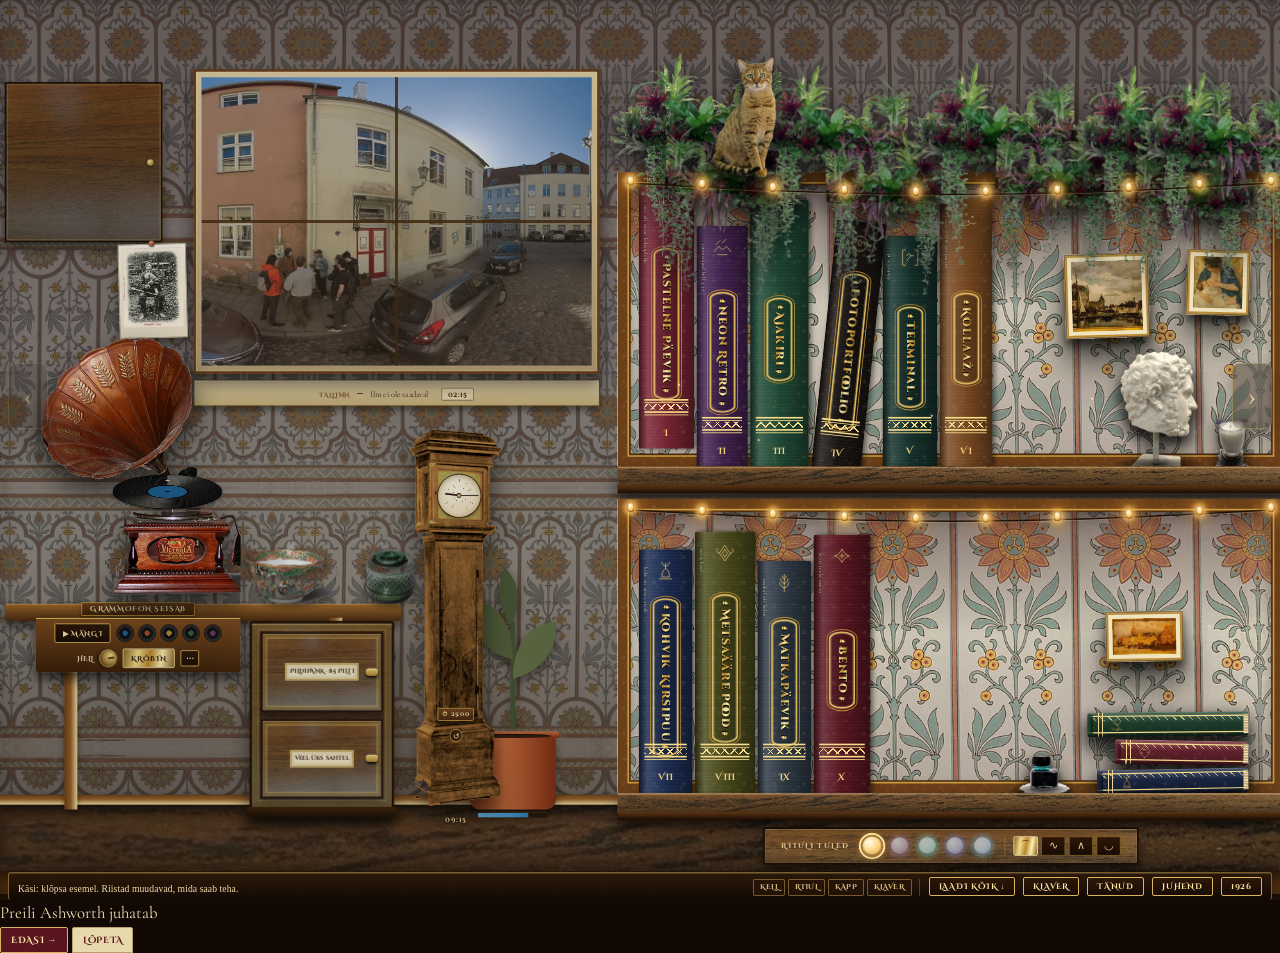
==== index.html @ fa62380b "Kirjutatud kirju saab korktahvlilt eemaldada ja kirjutusmasinal uus otsevaade - tahvlile kinnitatud " ====
<!DOCTYPE html>
<html lang="et">
<head>
<meta charset="utf-8">
<meta name="viewport" content="width=device-width, initial-scale=1, viewport-fit=cover">
<title>Malliriiul · Raamatukogu</title>
<meta name="description" content="Interaktiivne 1920. aastate elutuba ja koolitöötoa veebimallide galerii — keri tuba, mängi klaverit, keera grammofoni, ava kapp.">
<meta name="theme-color" content="#1b0d10">
<link rel="icon" href="data:image/svg+xml,<svg xmlns='http://www.w3.org/2000/svg' viewBox='0 0 32 32'><rect width='32' height='32' rx='6' fill='%231b0d10'/><circle cx='16' cy='16' r='11' fill='none' stroke='%23d9b45a' stroke-width='2'/><path d='M16 16V9M16 16l5 4' stroke='%23f6dc8a' stroke-width='2' stroke-linecap='round'/></svg>">
<meta property="og:type" content="website">
<meta property="og:title" content="Malliriiul · 1920. aastate tuba ja malligalerii">
<meta property="og:description" content="Üks staatiline leht: elutuba, kus saab klaverit mängida, kappi avada ja kümmet veebimalli sirvida.">
<meta property="og:url" content="https://evaliisaaibast.github.io/malliriiul/">
<meta property="og:image" content="https://evaliisaaibast.github.io/malliriiul/pildid/tuba/kapp.png">
<meta property="og:locale" content="et_EE">
<meta name="twitter:card" content="summary">
<link rel="stylesheet" href="https://fonts.googleapis.com/css2?family=Cinzel+Decorative:wght@700;900&family=Cormorant+Garamond:wght@500;600;700&display=swap">
<style>
:root{box-sizing:border-box;padding-top:env(safe-area-inset-top,0px);padding-bottom:env(safe-area-inset-bottom,0px);color-scheme:dark;
--bg:#1b0d10;--paper:#f1e4c0;--ink:#2b1a10;
--gold:linear-gradient(100deg,#8a6420,#f6dc8a 28%,#b8892e 52%,#fff1b0 74%,#8a6420);--l1:#ffd88a;--l2:#eaa73e;--l3:#a9651a;--glow:rgba(255,198,100,.85);--glow2:rgba(255,168,58,.32)}
html[data-lamp="roosa"]{--l1:#ffc7d6;--l2:#ff7fa6;--l3:#b8365e;--glow:rgba(255,150,180,.85);--glow2:rgba(255,110,150,.3)}
html[data-lamp="mint"]{--l1:#c9ffe6;--l2:#5fe0ae;--l3:#14875f;--glow:rgba(130,240,200,.85);--glow2:rgba(80,220,170,.3)}
html[data-lamp="lavendel"]{--l1:#e2d7ff;--l2:#a98dff;--l3:#5a3fb0;--glow:rgba(190,165,255,.85);--glow2:rgba(150,120,255,.3)}
html[data-lamp="jaa"]{--l1:#d9f4ff;--l2:#6fc8ff;--l3:#1d6fae;--glow:rgba(150,215,255,.85);--glow2:rgba(90,180,255,.3)}
html{scroll-padding-top:env(safe-area-inset-top,0px);scroll-behavior:smooth}
*{box-sizing:border-box}
body{margin:0;color:#f0dfb4;font:1.05rem/1.5 'Cormorant Garamond',Georgia,serif;
background:
 radial-gradient(600px 380px at 50% -40px,rgba(255,200,110,.28),transparent 70%),
 url("data:image/svg+xml,<svg xmlns='http://www.w3.org/2000/svg' width='150' height='150'><g fill='none' stroke='%23e6c98e' stroke-opacity='.085' stroke-width='1.1'><path d='M75 24c9 13 9 27 0 38-9-11-9-25 0-38z'/><path d='M75 88c9 13 9 27 0 38-9-11-9-25 0-38z'/><path d='M24 75c13-9 27-9 38 0-11 9-25 9-38 0z'/><path d='M88 75c13-9 27-9 38 0-11 9-25 9-38 0z'/><circle cx='75' cy='75' r='5'/><circle cx='0' cy='0' r='2.5'/><circle cx='150' cy='0' r='2.5'/><circle cx='0' cy='150' r='2.5'/><circle cx='150' cy='150' r='2.5'/></g></svg>") 0 0/150px 150px,
 radial-gradient(circle at 25% 25%,rgba(255,255,255,.035) 0 2px,transparent 3px) 0 0/44px 44px,
 radial-gradient(circle at 75% 75%,rgba(255,255,255,.035) 0 2px,transparent 3px) 0 0/44px 44px,
 linear-gradient(#3a141c,#1b0d10 70%);background-color:var(--bg);min-height:100vh}
h1,h2,p{margin:0}
.wrap{max-width:none;margin:auto;padding:10px 0 12px;min-height:100vh;display:flex;flex-direction:column;justify-content:center}
.wrap>.tub{width:100%}
.gold{background:var(--gold);-webkit-background-clip:text;background-clip:text;color:transparent;filter:drop-shadow(0 2px 0 rgba(0,0,0,.65))}
.nav{display:flex;flex-wrap:wrap;gap:6px 26px;align-items:center;font:700 .78rem 'Cinzel Decorative',serif;letter-spacing:.14em;text-transform:uppercase}
.nav .logo{margin-right:auto;font-size:1.05rem}
.nav a{color:#e8cf94;text-decoration:none;padding:4px 0;border-bottom:1px solid transparent}
.nav a:hover,.nav a:focus-visible{border-color:#e8cf94;outline:0}
.hero{position:relative;max-width:min(760px,96%);margin:20px auto 0;padding:26px clamp(16px,4vw,38px) 22px;text-align:center;background:linear-gradient(#f9f0da,#e9d9ad 62%,#dfcc9e);color:#2b1a10;box-shadow:0 0 0 7px #d9b45a,0 0 0 10px #7a5a1a,0 0 0 12px #f6dc8a,inset 0 0 0 1px rgba(120,90,30,.35),inset 0 0 24px rgba(120,85,30,.16),0 26px 42px rgba(0,0,0,.62),0 8px 16px rgba(0,0,0,.5)}
.hero::before{content:"";position:absolute;inset:7px;border:1px solid rgba(120,90,30,.26);pointer-events:none}
.hero h1{font:900 clamp(1.9rem,6vw,3.4rem)/1 'Cinzel Decorative',serif;letter-spacing:.02em;color:#5a1620;text-shadow:0 1px 0 rgba(255,250,230,.75)}
.orn{display:flex;align-items:center;justify-content:center;gap:14px;margin:10px 0;font-size:1.05rem;color:#a8792a}
.orn::before,.orn::after{content:"";height:2px;width:min(20vw,140px);background:linear-gradient(90deg,transparent,#b8892e)}
.orn::after{background:linear-gradient(90deg,#b8892e,transparent)}
.hero p{max-width:44ch;margin:0 auto;font-size:1.14rem;color:#3b2a1a}
.hero .insa{display:inline-flex;align-items:center;gap:12px;margin:18px auto 0;padding:0;border:0;border-radius:0;background:none;box-shadow:none;rotate:0;font:600 .68rem 'Cinzel Decorative',serif;letter-spacing:.19em;white-space:nowrap;text-transform:uppercase;color:#8a6420;text-shadow:0 1px 0 rgba(255,250,230,.6)}
.hero .insa::before,.hero .insa::after{content:"";position:static;width:36px;height:1px;border-radius:0;background:linear-gradient(90deg,transparent,#b8892e);box-shadow:none}
.hero .insa::after{background:linear-gradient(90deg,#b8892e,transparent)}
@media(max-width:520px){.hero .insa{font-size:.58rem;letter-spacing:.12em;gap:8px}.hero .insa::before,.hero .insa::after{width:16px}.hero{padding:18px 12px 16px}.hero p{font-size:1.05rem}}
.hero .credits{max-width:56ch;margin:10px auto 0;font-size:.82rem;line-height:1.45;color:#6b4a22;opacity:.92}

.row{margin-top:14px}
.shelf{display:flex;align-items:flex-end;gap:3px;padding:34px 26px 0;overflow-x:auto;background:linear-gradient(rgba(70,10,30,.38),rgba(70,10,30,0) 55%),url("data:image/svg+xml,<svg xmlns='http://www.w3.org/2000/svg' width='90' height='90'><rect width='90' height='90' fill='%23f8dbe0'/><g fill='%23fff8f2'><circle cx='16' cy='22' r='6'/><circle cx='28' cy='22' r='6'/><circle cx='22' cy='13' r='6'/><circle cx='22' cy='31' r='6'/></g><circle cx='22' cy='22' r='4' fill='%23f2b134'/><path d='M66 60c-7-9-16-1-9 6l9 9 9-9c7-7-2-15-9-6z' fill='%23e8788f'/><g fill='%23f3a6b5'><circle cx='70' cy='18' r='2.5'/><circle cx='40' cy='62' r='2.5'/><circle cx='8' cy='70' r='2'/></g><path d='M44 20l2 5 5 .5-4 3.5 1.5 5-4.5-3-4.5 3 1.5-5-4-3.5 5-.5z' fill='%23fbe3a0' transform='translate(18 6) scale(.7)'/></svg>") 0 0/90px 90px;box-shadow:inset 0 14px 22px rgba(0,0,0,.5),inset 10px 0 18px rgba(0,0,0,.4),inset -10px 0 18px rgba(0,0,0,.4)}
.shelf{position:relative;overflow-y:hidden;height:362px;background:linear-gradient(rgba(34,6,14,.46),rgba(34,6,14,.02) 46%,rgba(34,6,14,.18)),url("pildid/taust/tapeet-passionflower.jpg") center 45%/cover no-repeat,#e6dcc6;padding-top:28px;box-shadow:inset 0 0 0 12px #6b3f18,inset 0 0 0 14px #c9993f,inset 0 0 0 16px #4a2a10,inset 0 18px 26px rgba(0,0,0,.5),inset 12px 0 20px rgba(0,0,0,.35),inset -12px 0 20px rgba(0,0,0,.35)}
.tuled{position:absolute;left:0;right:0;top:0;height:46px;z-index:9;pointer-events:none}
.tuled svg{position:absolute;left:0;top:9px;width:100%;height:24px;overflow:visible}
.tuled path{fill:none;stroke:#1c1109;stroke-width:1.5;stroke-linecap:round;filter:drop-shadow(0 1px 0 rgba(255,220,160,.2))}
.tuled i{position:absolute;width:8px;height:11px;margin:-6px 0 0 -4px;border-radius:52% 52% 44% 44%;background:radial-gradient(circle at 38% 28%,#fffbea,var(--l1) 42%,var(--l2) 78%,var(--l3));box-shadow:0 0 7px 4px var(--glow),0 0 20px 11px var(--glow2),inset 0 -1px 2px rgba(0,0,0,.45);animation:vila 2.8s ease-in-out infinite}
@keyframes vila{0%,100%{opacity:1;box-shadow:0 0 8px 4px var(--glow),0 0 22px 11px var(--glow2)}32%{opacity:.24;box-shadow:0 0 2px 1px var(--glow),0 0 5px 2px var(--glow2)}54%{opacity:.92;box-shadow:0 0 7px 3px var(--glow),0 0 17px 8px var(--glow2)}72%{opacity:.34;box-shadow:0 0 3px 1px var(--glow),0 0 8px 3px var(--glow2)}}
.plank{position:relative;height:26px;background:linear-gradient(rgba(52,26,8,.32),rgba(26,12,3,.62)),url("pildid/taust/puit.jpg") center/cover;box-shadow:0 10px 18px rgba(0,0,0,.6),inset 0 2px 0 rgba(255,220,160,.35);border-bottom:3px solid #1d0f06}
.plank::after{content:"";position:absolute;left:0;right:0;top:100%;height:10px;background:linear-gradient(#5b3414,#2c1808 70%,#180c04);box-shadow:0 8px 14px rgba(0,0,0,.55)}
.book{--w:62px;flex:none;width:var(--w);height:var(--h);position:relative;border:0;padding:12px 0;cursor:pointer;color:inherit;border-radius:3px 3px 0 0;
background:linear-gradient(90deg,rgba(0,0,0,.5),rgba(255,255,255,.14) 16%,rgba(0,0,0,.04) 50%,rgba(0,0,0,.42)),repeating-linear-gradient(0deg,rgba(255,255,255,.03) 0 1px,transparent 1px 4px),var(--c);
box-shadow:3px 0 6px rgba(0,0,0,.5);display:flex;flex-direction:column;align-items:center;justify-content:space-between;translate:0 0;transition:translate .22s;font-family:inherit}
.book:hover,.book:focus-visible,.book[aria-pressed=true]{translate:0 -22px;outline:0}
.book:focus-visible{box-shadow:0 0 0 3px #ffe9a8}
.book::before,.book::after{content:"";position:absolute;left:7px;right:7px;height:23px;background:
 linear-gradient(#f6dc8a,#f6dc8a) 0 0/100% 2px no-repeat,
 linear-gradient(#f6dc8a,#f6dc8a) 0 4px/100% 1px no-repeat,
 repeating-linear-gradient(45deg,#f6dc8a 0 1.5px,transparent 1.5px 8px) 0 6px/100% 7px no-repeat,
 repeating-linear-gradient(-45deg,#f6dc8a 0 1.5px,transparent 1.5px 8px) 0 6px/100% 7px no-repeat,
 linear-gradient(#f6dc8a,#f6dc8a) 0 15px/100% 2px no-repeat,
 linear-gradient(#f6dc8a,#f6dc8a) 0 19px/100% 1px no-repeat}
.book::before{top:24px}.book::after{bottom:24px}
.book::before{display:none}
.book::after{bottom:38px}
.book .o{width:30px;height:30px;object-fit:contain;opacity:.92;filter:drop-shadow(0 1px 0 rgba(0,0,0,.5)) drop-shadow(0 0 2px rgba(255,220,150,.25))}
.book .pl{position:relative;writing-mode:vertical-rl;padding:16px 5px;border:2px solid #d9b45a;outline:1px solid #b8892e;outline-offset:2px;border-radius:30px/16px;font:900 .86rem 'Cinzel Decorative',serif;letter-spacing:.06em;white-space:nowrap;background-color:rgba(0,0,0,.18);box-shadow:inset 0 0 0 1px rgba(255,240,190,.3)}
.book .pl::before,.book .pl::after{content:"❧";position:absolute;left:50%;translate:-50% 0;font-size:.62rem;color:#f0cf7a;text-shadow:0 1px 0 #000}
.book .pl::before{top:4px}
.book .pl::after{bottom:4px;rotate:180deg}
.book .pl span{background:var(--gold);-webkit-background-clip:text;background-clip:text;color:transparent;filter:drop-shadow(0 1px 0 #000)}
.book .rn{font:700 .72rem 'Cinzel Decorative',serif;color:#f0cf7a}
.book.lean{rotate:6deg;transform-origin:bottom left;margin-right:24px}

.open{margin-top:44px;display:grid;grid-template-columns:1fr 1fr;color:var(--ink);background:linear-gradient(90deg,#f1e4c0,#e8d7aa 47%,#b79d63 50%,#e8d7aa 53%,#f1e4c0);border:8px solid var(--bc,#3a1a0e);border-radius:6px;box-shadow:0 0 0 3px #d9b45a,0 3px 0 6px #e8d7aa,0 6px 0 9px #cdbb8c,0 30px 46px rgba(0,0,0,.7)}
@media(max-width:720px){.open{grid-template-columns:1fr;background:var(--paper)}}
.pg{position:relative;z-index:1;height:100%;transform-origin:right center;backface-visibility:hidden;overflow:auto;overscroll-behavior:contain;padding:28px 34px 32px}
.pg__taim{position:absolute;right:-54px;bottom:-86px;width:198px;height:auto;opacity:.55;pointer-events:none;rotate:-2deg;scale:1.14;mix-blend-mode:multiply;filter:sepia(.16) saturate(.86) brightness(1.2) contrast(1.04);transform-origin:100% 100%;clip-path:inset(5%);-webkit-mask-image:radial-gradient(ellipse at 50% 52%,#000 46%,rgba(0,0,0,.6) 66%,transparent 82%);mask-image:radial-gradient(ellipse at 50% 52%,#000 46%,rgba(0,0,0,.6) 66%,transparent 82%)}
.pg__taim--nurk{right:auto;left:-20px;top:-18px;bottom:auto;width:118px;opacity:.34;rotate:164deg;transform-origin:0 0}
.pg{padding-bottom:74px}
.leht__nav{position:absolute;left:50%;bottom:12px;translate:-50% 0;z-index:9;display:flex;align-items:center;gap:12px;padding:6px 14px;border-radius:22px;background:rgba(241,228,192,.95);box-shadow:0 4px 12px rgba(0,0,0,.4),inset 0 0 0 1px #d9b45a;font:700 .58rem 'Cinzel Decorative',serif;letter-spacing:.16em;text-transform:uppercase;color:#8a6420;white-space:nowrap;opacity:0;pointer-events:none;transition:opacity .3s .15s}
.stage.op .leht__nav{opacity:1;pointer-events:auto}
.leht__nupp{width:32px;height:32px;display:grid;place-items:center;border:2px solid #b8892e;border-radius:50%;background:#f6ecd2;color:#5a1620;font-size:1.1rem;line-height:1;cursor:pointer;box-shadow:0 2px 4px rgba(0,0,0,.16)}
.leht__nupp:hover:not(:disabled){background:#fff8e2}
.leht__nupp:disabled{opacity:.3;cursor:default}
@keyframes lehtVana{from{opacity:1;transform:none}to{opacity:0;transform:perspective(1500px) rotateY(64deg);transform-origin:right center}}
@keyframes lehtUus{from{opacity:0;transform:perspective(1500px) rotateY(-16deg)}to{opacity:1;transform:none}}
.pg .failid{margin:12px 0 0;padding:0;list-style:none;font-size:1.02rem}
.pg .failid li{padding:7px 0;border-bottom:1px dotted #bfa87a}
.pg .failid code,.pg .leht__markus code{font-family:'Courier New',monospace;font-size:.8rem;background:rgba(90,60,20,.09);padding:1px 5px}
.pg .leht__markus{margin-top:14px;font-size:.98rem;color:#6b4a22}
.pg .leht__tee{margin-top:14px;font-family:'Courier New',monospace;font-size:.78rem;color:#4a3520;background:rgba(90,60,20,.09);border:1px dashed rgba(90,60,20,.35);padding:6px 8px;display:inline-block}
.cb{perspective:1700px}
.pg h2{font:900 clamp(1.5rem,4vw,2.1rem)/1.1 'Cinzel Decorative',serif;color:#5a1620}
.pg .rn{font:700 .85rem 'Cinzel Decorative',serif;letter-spacing:.3em;color:#8a6420}
.pg .tags{margin:10px 0 12px;font-size:.95rem;letter-spacing:.12em;text-transform:uppercase;color:#7a4a22}
.pg p{font-size:1.2rem}
.pg ol{margin:14px 0 0;padding:0;list-style:none}
.pg li{display:flex;gap:12px;align-items:baseline;padding:9px 0;border-bottom:1px dotted #a98a4c;font-size:1.15rem}
.pg li b{font:900 1rem 'Cinzel Decorative',serif;color:#8a6420;min-width:2.1em}
.zip{display:inline-block;margin-top:18px;padding:10px 24px;background:#5a1620;color:#ffe9a8;font:700 .82rem 'Cinzel Decorative',serif;letter-spacing:.16em;text-transform:uppercase;text-decoration:none;border:2px solid #d9b45a;box-shadow:0 0 0 3px #5a1620,3px 5px 0 3px rgba(0,0,0,.35)}
.zip:hover,.zip:focus-visible{background:#7a2433;outline:0}
.all{text-align:center;margin-top:40px}
.all a{display:inline-block;padding:15px 34px;font:900 1rem 'Cinzel Decorative',serif;letter-spacing:.14em;text-transform:uppercase;color:#2b1a10;text-decoration:none;background:var(--gold);border:3px double #5a3a0a;box-shadow:0 8px 22px rgba(0,0,0,.55)}
.all a:hover,.all a:focus-visible{filter:brightness(1.12);outline:0}
.all small{display:block;margin-top:12px;color:#c9b27a;font-size:1rem}
.all__viide{font-size:.76rem !important;opacity:.7;line-height:1.5}

/* ---------- Sahtlid ---------- */
.deko{margin:14px 14px 0;perspective:1100px;perspective-origin:50% 12%}
.deko__paneel{cursor:pointer;font:inherit;color:#f3dcae;transform-origin:50% 100%;transition:transform .8s cubic-bezier(.2,.8,.2,1),box-shadow .8s}
.deko__paneel[aria-expanded=true]{transform:translateZ(90px) translateY(6px);box-shadow:0 6px 0 #4a2a10,0 12px 0 #2c1808,0 34px 36px rgba(0,0,0,.65)}
.deko__paneel:hover .deko__silt,.deko__paneel:focus-visible .deko__silt{background:#fff8e2}
.deko__paneel:focus-visible{outline:3px solid #ffe9a8;outline-offset:2px}
.deko__in{height:0;overflow:hidden;transform-style:preserve-3d;transform-origin:50% 0;transform:translateZ(-260px) rotateX(38deg);transition:height .9s cubic-bezier(.2,.8,.2,1),transform .5s cubic-bezier(.2,.8,.2,1)}
.deko__in.out{transform:translateZ(0) rotateX(14deg)}
.deko__padi{position:relative;padding:22px 26px 26px;background:linear-gradient(rgba(0,0,0,.5),transparent 42%),#1f3a2c repeating-linear-gradient(45deg,rgba(255,255,255,.022) 0 2px,transparent 2px 5px);border:3px solid #1d0f06;border-top:0;box-shadow:inset 0 14px 26px rgba(0,0,0,.7),inset 14px 0 0 #5a3416,inset -14px 0 0 #5a3416}
.noot{position:relative;max-width:520px;margin:0 auto;padding:20px 24px 18px;background:linear-gradient(#f7eed6,#e9d9ad);color:#2b1a10;rotate:-.6deg;border:1px solid #cdbd96;box-shadow:0 14px 24px rgba(0,0,0,.55),0 2px 0 rgba(0,0,0,.3)}
.noot::before{content:"";position:absolute;left:50%;top:-9px;translate:-50% 0;width:92px;height:18px;background:rgba(236,220,170,.55);border-left:1px dashed rgba(120,90,40,.35);border-right:1px dashed rgba(120,90,40,.35);rotate:-2deg}
.noot__ryhm{margin:0;font:700 .56rem 'Cinzel Decorative',serif;letter-spacing:.22em;text-transform:uppercase;color:#8a6420}
.noot h3{margin:6px 0 10px;font:900 clamp(1.05rem,2.6vw,1.3rem)/1.15 'Cinzel Decorative',serif;color:#5a1620}
.noot ol{margin:0;padding-left:1.15em;font-size:1.02rem;line-height:1.45;color:#3b2a1a}
.noot li{padding:4px 0;border-bottom:1px dotted #bfa87a}
.noot__nupp{margin-top:14px;font:700 .7rem 'Cinzel Decorative',serif;letter-spacing:.12em;text-transform:uppercase;background:#5a1620;color:#ffe9a8;border:2px solid #d9b45a;padding:9px 16px;cursor:pointer;box-shadow:0 4px 0 #2c1808}
.noot__nupp:hover,.noot__nupp:focus-visible{background:#7a2433;outline:0}
.vaip{max-width:min(900px,98%);height:56px;margin:8px auto 0;border-radius:5px;background:repeating-linear-gradient(90deg,rgba(0,0,0,.14) 0 2px,transparent 2px 22px),repeating-linear-gradient(0deg,rgba(255,225,170,.06) 0 1px,transparent 1px 10px),linear-gradient(90deg,#3e1019,#5c1c28 18%,#322038 48%,#5c1c28 80%,#3e1019);box-shadow:0 12px 20px rgba(0,0,0,.45),inset 0 0 0 2px rgba(217,180,90,.16),inset 0 0 24px rgba(0,0,0,.5);transform:perspective(520px) rotateX(38deg);transform-origin:50% 0;opacity:.92}

/* ---------- Riiuli kaunistused ---------- */
.riiulikraam{position:absolute;right:44px;bottom:0;display:flex;align-items:flex-end;gap:22px;pointer-events:none;filter:drop-shadow(0 10px 12px rgba(0,0,0,.55)) sepia(.08) saturate(.97)}
.ese{display:block;height:auto}
.row--peal{position:relative;margin-top:212px}
.riiulipeal{position:absolute;left:0;right:0;bottom:100%;pointer-events:none;z-index:6}
.tolm{position:absolute;left:0;right:0;top:0;height:420px;overflow:hidden;pointer-events:none;z-index:7}
.tolm i{position:absolute;width:3px;height:3px;border-radius:50%;background:radial-gradient(circle,#fff6d6,rgba(255,230,170,0));box-shadow:0 0 5px rgba(255,222,150,.65);animation:tole 15s linear infinite}
@keyframes tole{0%{translate:0 0;opacity:0}12%{opacity:.85}70%{opacity:.55}100%{translate:24px -140px;opacity:0}}
.kass,.taim{position:absolute;display:block;height:auto}
.kass{left:14%;bottom:-6px;width:80px;z-index:3;pointer-events:auto;cursor:pointer;filter:saturate(.95) brightness(.92) contrast(1.04) drop-shadow(0 10px 12px rgba(0,0,0,.9))}
.taim{bottom:-130px;width:196px;z-index:1;filter:saturate(.93) brightness(.84) contrast(1.07) drop-shadow(0 12px 16px rgba(0,0,0,.8))}
.t1{left:-8px;width:214px;bottom:-116px;rotate:-2.6deg}
.t2{left:7%;width:176px;bottom:-152px;scale:-1 1;rotate:2.4deg;filter:saturate(.86) brightness(.72) contrast(1.09) drop-shadow(0 10px 14px rgba(0,0,0,.86))}
.t3{left:19%;width:198px;bottom:-112px;rotate:3.2deg}
.t4{left:31.5%;width:168px;bottom:-156px;scale:-1 1;rotate:-2deg;filter:saturate(.88) brightness(.75) contrast(1.08) drop-shadow(0 10px 14px rgba(0,0,0,.85))}
.t5{left:43.5%;width:206px;bottom:-118px;rotate:-1.2deg}
.t6{left:56.5%;width:172px;bottom:-150px;scale:-1 1;rotate:2.8deg;filter:saturate(.87) brightness(.73) contrast(1.08) drop-shadow(0 10px 14px rgba(0,0,0,.86))}
.t7{left:68%;width:200px;bottom:-114px;rotate:-3deg}
.t8{left:77.5%;width:162px;bottom:-158px;scale:-1 1;rotate:1.6deg;filter:saturate(.89) brightness(.76) contrast(1.07) drop-shadow(0 10px 14px rgba(0,0,0,.84))}
.t9{right:-10px;width:196px;bottom:-118px;rotate:2.2deg}
.maal{position:absolute;padding:9px;background:linear-gradient(135deg,#f2dda6,#8a6420 30%,#fbe9b4 55%,#5e400f);box-shadow:inset 0 0 0 2px rgba(58,32,8,.6),inset 0 0 0 4px rgba(255,242,196,.5),inset 0 2px 0 rgba(255,248,220,.7),0 8px 10px rgba(0,0,0,.55),0 22px 30px rgba(0,0,0,.5),0 42px 60px rgba(0,0,0,.35)}
.maal img{display:block;width:100%;height:auto;box-shadow:0 0 0 5px #f1e4c0,0 0 0 7px #b8892e,inset 0 0 14px rgba(60,30,0,.35)}
.sein{position:absolute;inset:0;pointer-events:none;z-index:0}
.maal--a{right:166px;bottom:158px;width:104px;rotate:-1.7deg}
.maal--b{right:42px;bottom:186px;width:78px;rotate:1.5deg}
.maal--c{right:124px;bottom:162px;width:96px;rotate:-1deg}
@media(max-width:620px){.maal--a,.maal--b,.maal--c{display:none}}
.kass::after{content:"";position:absolute;left:6%;right:2%;bottom:-5px;height:14px;border-radius:50%;background:radial-gradient(ellipse at 50% 45%,rgba(0,0,0,.7),rgba(0,0,0,0) 70%);z-index:-1}
@media(max-width:620px){.riiulipeal{display:none}.row--peal{margin-top:14px}}
.ese--bust{width:96px;filter:sepia(.32) saturate(.68) brightness(.93) contrast(1.08) drop-shadow(0 9px 8px rgba(0,0,0,.7))}
.ese-koht{position:relative;display:block}
.ese-koht::after{content:"";position:absolute;left:-10%;right:-10%;bottom:-6px;height:16px;border-radius:50%;background:radial-gradient(ellipse at 50% 45%,rgba(0,0,0,.65),rgba(0,0,0,.3) 45%,rgba(0,0,0,0) 72%);pointer-events:none}
.ese--kyynal{width:40px;filter:sepia(.14) saturate(.88) brightness(.98) contrast(1.08) drop-shadow(0 5px 6px rgba(0,0,0,.65))}
.ese--tint{width:68px;filter:sepia(.1) saturate(.95) brightness(.93) contrast(1.08) drop-shadow(0 4px 4px rgba(0,0,0,.6)) drop-shadow(0 12px 12px rgba(0,0,0,.45))}
.lamavad{position:relative;display:flex;flex-direction:column-reverse;gap:5px;align-items:flex-end;margin-right:0;filter:drop-shadow(0 10px 11px rgba(0,0,0,.7))}
.lamav{display:flex;align-items:center;position:relative;height:30px;border-radius:2px 3px 3px 2px;
background:
 linear-gradient(90deg,transparent 13px,#efd28a 13px 14.5px,transparent 14.5px 18px,#efd28a 18px 19.5px,transparent 19.5px),
 linear-gradient(#f6dc8a,#f6dc8a) 0 4px/100% 1.5px no-repeat,
 linear-gradient(#f6dc8a,#f6dc8a) 0 calc(100% - 5px)/100% 1.5px no-repeat,
 repeating-linear-gradient(45deg,rgba(246,220,138,.75) 0 1px,transparent 1px 7px) 0 5px/100% 5px no-repeat,
 linear-gradient(180deg,rgba(255,255,255,.2),rgba(0,0,0,.2) 45%,rgba(0,0,0,.42)),var(--l);
box-shadow:inset 0 1px 0 rgba(255,255,255,.2),inset 0 -2px 4px rgba(0,0,0,.55)}
.lamav .o{width:21px;height:21px;margin-left:26px;opacity:.92;filter:drop-shadow(0 1px 0 rgba(0,0,0,.65))}
.lamav::before{content:"";position:absolute;left:0;top:3px;bottom:3px;width:7px;border-radius:2px 0 0 2px;background:linear-gradient(90deg,var(--l),rgba(0,0,0,.5))}
.lamav::after{content:"";position:absolute;right:0;top:3px;bottom:3px;width:6px;background:repeating-linear-gradient(0deg,#e6d4a4 0 1px,#bda87c 1px 2px)}
.lamav:nth-child(1){width:186px;rotate:-1.1deg}
.lamav:nth-child(2){width:164px;rotate:.9deg}
.lamav:nth-child(3){width:198px;rotate:-.5deg}
@media(max-width:620px){.riiulikraam{display:none}}
.pv{padding:16px 16px 16px 8px;display:flex}
.pv{display:flex;gap:12px;align-items:flex-start}
.seade{display:flex;flex-direction:column;gap:6px;min-width:0}
.seade--laua{width:100%}
.seade--telefon{width:100%;height:100%;display:flex;flex-direction:column;justify-content:center;align-items:center;gap:8px}
.pv .seade--telefon .telefon{flex:none}
.seade__silt{font:700 .56rem 'Cinzel Decorative',serif;letter-spacing:.14em;color:#7a4a22;text-transform:uppercase;white-space:nowrap}
.aken{background:#fff;border:2px solid #3a1a0e;border-radius:4px;overflow:hidden;box-shadow:0 8px 16px rgba(0,0,0,.35)}
.aken__riba{display:flex;align-items:center;gap:4px;padding:4px 6px;background:#2b1a10;color:#e8cf94;font:600 .5rem 'Courier New',monospace}
.aken__riba i{width:5px;height:5px;border-radius:50%;background:#8a6420;flex:none}
.aken__riba i:nth-child(1){background:#e06b5a}
.aken__riba i:nth-child(2){background:#e8c05a}
.aken__riba i:nth-child(3){background:#79b06a}
.aken__aadress{flex:1;overflow:hidden;white-space:nowrap;text-overflow:ellipsis;opacity:.85}
.aken__vaade{position:relative;overflow:hidden;aspect-ratio:1200/760;background:#fff}
.aken__vaade iframe{position:absolute;top:0;left:0;width:1200px;height:760px;border:0;transform-origin:0 0}
.telefon{padding:6px;border-radius:18px;background:linear-gradient(160deg,#3a2a22,#120c09);box-shadow:0 10px 20px rgba(0,0,0,.45),inset 0 0 0 1px rgba(255,220,160,.25)}
.telefon__vaade{position:relative;overflow:hidden;border-radius:13px;aspect-ratio:390/780;background:#fff}
.telefon__vaade iframe{position:absolute;top:0;left:0;width:390px;height:780px;border:0;transform-origin:0 0}
.open .pg ol{margin-top:10px}.open .pg li{font-size:1rem;padding:6px 0}
.bank{position:relative;margin:44px 14px 0;perspective:1100px;perspective-origin:50% 12%}
.bank::before{content:"";position:absolute;left:50%;top:-52px;translate:-50% 0;width:min(820px,100%);height:180px;pointer-events:none;background:radial-gradient(ellipse at 50% 0,var(--glow2),transparent 72%);filter:blur(2px)}
.front,.deko__paneel{position:relative;display:flex;align-items:center;justify-content:center;gap:22px;width:100%;min-height:80px;padding:0 24px;border:3px solid #1d0f06;background:linear-gradient(rgba(58,26,8,.38),rgba(28,14,4,.58)),url("pildid/taust/puit.jpg") center/cover;box-shadow:0 10px 20px rgba(0,0,0,.55),inset 0 2px 0 rgba(255,220,160,.34),inset 0 0 0 6px rgba(0,0,0,.2),inset 0 0 0 8px rgba(217,180,90,.5);color:#f3dcae;font:inherit;text-align:center}
.front{cursor:pointer}
.lbl,.deko__silt{display:inline-block;padding:6px 24px;background:#f1e4c0;color:#2b1a10;border:2px solid #c7a85a;font:700 .78rem 'Cinzel Decorative',serif;letter-spacing:.2em;box-shadow:inset 0 0 0 3px #e2d6ae;white-space:nowrap}
.knob,.deko__nupp{position:absolute;right:24px;top:50%;width:46px;height:14px;border-radius:7px;translate:0 -50%;background:linear-gradient(#f0d17a,#a8832e);box-shadow:0 2px 3px #000,inset 0 1px 0 rgba(255,255,255,.45)}
.bank__vihje{margin:0 0 10px;text-align:center;font-size:.98rem;color:#c9b27a}
.front:focus-visible{outline:3px solid #ffe9a8;outline-offset:2px}
.inner{height:0;overflow:hidden;transform-style:preserve-3d;transform-origin:50% 0;transform:translateZ(-260px) rotateX(38deg);transition:height .9s cubic-bezier(.2,.8,.2,1),transform .5s cubic-bezier(.2,.8,.2,1);margin:0 14px}
.inner.out{transform:translateZ(0) rotateX(14deg)}
.front{transition:transform .8s cubic-bezier(.2,.8,.2,1),box-shadow .8s;transform-origin:50% 100%;z-index:2}
.front[aria-expanded=true]{transform:translateZ(90px) translateY(6px);box-shadow:0 6px 0 #4a2a10,0 12px 0 #2c1808,0 34px 36px rgba(0,0,0,.65)}
.box{height:100%;transform-style:preserve-3d;visibility:hidden;transition:visibility 0s .9s}
.inner.out .box{visibility:visible;transition-delay:0s;overflow-y:auto;overflow-x:hidden;overscroll-behavior:contain}
.pad{position:relative;transform-style:preserve-3d}
.wb,.wl,.wr{position:absolute;pointer-events:none;box-shadow:inset 0 0 0 3px #1d0f06;background-image:repeating-linear-gradient(90deg,rgba(0,0,0,.12) 0 2px,transparent 2px 9px)}
.wb{left:0;right:0;top:0;height:90px;transform-origin:top;transform:rotateX(90deg);background-color:#5a3416}
.wl{left:0;top:0;bottom:0;width:90px;transform-origin:left;transform:rotateY(-90deg);background-color:#6b3f18}
.wr{right:0;top:0;bottom:0;width:90px;transform-origin:right;transform:rotateY(90deg);background-color:#4a2a10}
.pad{background:linear-gradient(rgba(0,0,0,.55),transparent 38%),#1f3a2c repeating-linear-gradient(45deg,rgba(255,255,255,.025) 0 2px,transparent 2px 5px);box-shadow:inset 0 12px 28px rgba(0,0,0,.75),inset 14px 0 0 #5a3416,inset -14px 0 0 #5a3416,inset 0 -14px 0 #5a3416;padding:18px 32px 48px;border:3px solid #1d0f06;border-top:0}
.ehted{position:relative;display:block;height:122px;margin:16px 0 0;border-radius:3px;pointer-events:none;overflow:hidden;background:radial-gradient(ellipse at 50% 42%,#24422f,#15302a 78%),repeating-linear-gradient(90deg,rgba(255,255,255,.022) 0 2px,transparent 2px 6px);box-shadow:inset 0 4px 14px rgba(0,0,0,.65),inset 0 0 0 2px rgba(217,180,90,.22)}
.ehe{position:absolute;display:block;height:auto;filter:drop-shadow(0 7px 6px rgba(0,0,0,.6)) drop-shadow(0 15px 15px rgba(0,0,0,.32))}
.ehted::before{content:"";position:absolute;inset:0;pointer-events:none;background:
 radial-gradient(ellipse 74px 26px at 11% 82%,rgba(0,0,0,.62),transparent 72%),
 radial-gradient(ellipse 30px 16px at 27% 74%,rgba(0,0,0,.55),transparent 72%),
 radial-gradient(ellipse 44px 20px at 42% 86%,rgba(0,0,0,.55),transparent 72%),
 radial-gradient(ellipse 54px 28px at 73% 78%,rgba(0,0,0,.6),transparent 72%),
 radial-gradient(ellipse 44px 20px at 92% 62%,rgba(0,0,0,.5),transparent 72%)}
.ehe{z-index:1}
.ehe--keed{left:1.5%;bottom:2px;height:104px;width:auto;rotate:-6.5deg}
.ehe--kell{right:20%;bottom:3px;height:98px;width:auto;rotate:5deg}
.ehe--sormus{left:24%;bottom:28px;width:50px;rotate:17deg;filter:drop-shadow(0 4px 3px rgba(0,0,0,.72)) drop-shadow(0 9px 9px rgba(0,0,0,.45))}
.ehe--votmed{left:34.5%;bottom:6px;width:74px;rotate:-9deg;filter:drop-shadow(0 4px 3px rgba(0,0,0,.7)) drop-shadow(0 10px 10px rgba(0,0,0,.45))}
.ehe--noodid{right:3%;bottom:40px;width:60px;rotate:-11deg}
.pearl{position:absolute;z-index:2;border-radius:50%;background:radial-gradient(circle at 34% 28%,#fffdf3,#efe4cd 38%,#c3b48f 72%,#8d7a55);box-shadow:0 2px 3px rgba(0,0,0,.65),0 0 0 1px rgba(0,0,0,.22)}
.tabs{display:flex;flex-wrap:wrap;gap:6px;position:relative;z-index:1}
.tabs button{font:700 .72rem 'Cinzel Decorative',serif;letter-spacing:.12em;text-transform:uppercase;background:#e8cf94;color:#2b1a10;border:2px solid #7a5a1a;padding:5px 12px;cursor:pointer;border-radius:4px 4px 0 0}
.tabs button[aria-pressed=true]{background:#fff1b0}
.photos{position:relative;margin-top:14px}
.ph{position:absolute;width:170px;perspective:900px;height:240px;cursor:grab;touch-action:none;user-select:none;-webkit-user-select:none;translate:0 0;transition:translate .15s,scale .15s}
.ph.drag{cursor:grabbing;scale:1.07}
.ph.drag .a{box-shadow:0 22px 30px rgba(0,0,0,.7)}
.ph:nth-child(odd){rotate:-2deg}.ph:nth-child(even){rotate:2.2deg}
.ph:hover,.ph:focus-visible{translate:0 -6px;outline:0}
.ph:focus-visible .a{box-shadow:0 0 0 3px #ffe9a8}
.f{position:relative;width:100%;height:100%;transform-style:preserve-3d;transition:transform .55s}
.ph[aria-pressed=true] .f{transform:rotateY(180deg)}
.a,.b{position:absolute;inset:0;backface-visibility:hidden;-webkit-backface-visibility:hidden;background:#f3ead2;padding:10px;box-shadow:0 8px 14px rgba(0,0,0,.6);border:1px solid #cdbd96}
.b{transform:rotateY(180deg);background:#f3ead2 repeating-linear-gradient(transparent 0 23px,rgba(90,130,190,.3) 23px 24px);color:#3b2a1a;font:.9rem/1.4 'Courier New',monospace;display:flex;flex-direction:column;gap:6px;justify-content:center}
.b small{font-size:.65rem;letter-spacing:.14em;color:#8a6420}
.b code{background:rgba(0,0,0,.07);padding:3px 5px;word-break:break-all;font-size:.8rem}
.cp{align-self:flex-start;margin-top:6px;font:700 .65rem 'Cinzel Decorative',serif;letter-spacing:.1em;background:#5a1620;color:#ffe9a8;border:2px solid #d9b45a;padding:5px 10px;cursor:pointer}
.pic{height:170px;background:var(--p);position:relative;display:grid;place-items:center;font-size:4rem;overflow:hidden}
.pic img{position:absolute;inset:0;width:100%;height:100%;object-fit:cover;pointer-events:none;user-select:none;-webkit-user-drag:none;filter:sepia(.66) saturate(.62) contrast(.95) brightness(1.03);transition:filter .45s ease}
.ph:hover .pic img,.ph:focus-visible .pic img,.ph.drag .pic img{filter:none}
.pic::after{content:"";position:absolute;inset:0;box-shadow:inset 0 0 34px rgba(40,20,0,.6)}
.cap{padding-top:9px;text-align:center;color:#3b2a1a;font:600 1.05rem 'Cormorant Garamond',serif;max-height:2.5em;overflow:hidden;line-height:1.2}
.stage{position:fixed;inset:0;z-index:100;display:grid;place-items:center;perspective:2000px;perspective-origin:calc(50% + var(--mx,0)*18%) calc(50% + var(--my,0)*18%);transition:perspective-origin .2s;padding:calc(env(safe-area-inset-top,0px) + 54px) 10px 18px}
.stage[hidden]{display:none}
.scrim{position:absolute;inset:0;background:radial-gradient(circle at 50% 42%,rgba(40,16,10,.72),rgba(4,2,2,.96));-webkit-backdrop-filter:blur(5px);backdrop-filter:blur(5px);opacity:0;transition:opacity .65s cubic-bezier(.4,0,.2,1)}
.stage.on .scrim{opacity:1}
.x{position:absolute;top:calc(env(safe-area-inset-top,0px) + 12px);right:14px;z-index:5;font:700 .8rem 'Cinzel Decorative',serif;letter-spacing:.12em;color:#ffe9a8;background:#3a1a0e;border:2px solid #d9b45a;padding:8px 14px;cursor:pointer}
.x:focus-visible{outline:3px solid #ffe9a8}
.bk{position:relative;width:min(92vw,1120px);height:min(76vh,640px);transform-style:preserve-3d;transform:translate3d(calc(var(--fx,0px) - 12%),calc(var(--fy,0px) + 80px),-520px) rotateX(16deg) rotateZ(-1.4deg) scale(.84);opacity:0;transition:transform .55s cubic-bezier(.55,0,.85,.4),opacity .32s ease-in;will-change:transform,opacity}
.stage.on .bk{opacity:1;transform:translate3d(calc(var(--fx,0px) - 12%),0,0) rotateX(0) rotateZ(0) scale(1);transition:transform .62s cubic-bezier(.2,.9,.25,1),opacity .5s cubic-bezier(.33,1,.68,1)}
.stage.on.op .bk{transform:translate3d(0,0,0) rotateX(0) rotateZ(0) scale(1);transition:transform 1.15s cubic-bezier(.32,.72,.16,1) .02s,opacity .3s}
.bk::before{content:"";position:absolute;top:-10px;bottom:-10px;left:50%;right:-10px;background:var(--bc,#5a1620);border:2px solid #d9b45a;border-radius:4px 10px 10px 4px;box-shadow:0 34px 60px rgba(0,0,0,.8);transform:translateZ(-2px);transition:left 1.2s cubic-bezier(.4,0,.2,1) .1s}
.stage.op .bk::before{left:-10px}
.cover{position:absolute;left:50%;top:0;width:50%;height:100%;transform-origin:left center;transform-style:preserve-3d;transition:transform 1.25s cubic-bezier(.4,.05,.16,1) .28s,opacity .4s;z-index:3}
.stage.op .cover{transform:rotateY(-180deg)}
.cf,.cb{position:absolute;inset:0;backface-visibility:hidden;-webkit-backface-visibility:hidden}
.cf{background:linear-gradient(90deg,rgba(0,0,0,.5),rgba(255,255,255,.12) 5%,transparent 40%),repeating-linear-gradient(0deg,rgba(255,255,255,.03) 0 1px,transparent 1px 4px),var(--bc,#5a1620);border:3px solid #d9b45a;outline:2px solid var(--bc,#5a1620);outline-offset:-14px;box-shadow:inset 0 0 0 14px transparent;border-radius:3px 9px 9px 3px;display:grid;place-content:center;text-align:center;gap:14px;padding:0 20px}
.ct{font:900 clamp(1.2rem,3.6vw,2.4rem)/1.15 'Cinzel Decorative',serif}
.cf__fili{width:76px;height:76px;justify-self:center;opacity:.85;filter:drop-shadow(0 2px 0 rgba(0,0,0,.45)) drop-shadow(0 0 3px rgba(255,220,150,.2))}
.co{font-size:2.4rem}
.cb,.stage .pv{background:#f1e4c0 linear-gradient(90deg,#b79d63,#e8d7aa 5%,#f1e4c0 14%)}
.cb{transform:rotateY(180deg);overflow:hidden;color:var(--ink)}
.stage .pv{position:absolute;left:50%;top:0;width:50%;height:100%;padding:18px 20px 66px;display:flex;flex-direction:column;align-items:center;justify-content:center;gap:10px;overflow:hidden;transition:opacity .3s}
.ekraan{position:absolute;inset:0;z-index:7;display:none}
.bk[data-leht="1"] .ekraan{display:block}
.bk[data-leht="1"] .pv,.bk[data-leht="1"] .cover{opacity:0;pointer-events:none}
.bk[data-leht="2"] .seade--telefon{display:none}
.bk[data-leht="1"] .leht__nav{left:auto;right:14px;translate:0 0}
.ekraan .aken{display:flex;flex-direction:column;height:100%;border-width:3px;border-radius:3px}
.ekraan .aken__vaade{flex:1;aspect-ratio:auto;background:#fff}
.ekraan .aken__vaade iframe{width:1200px;height:760px}
.failileht{display:none;width:100%;max-width:340px;color:#2b1a10;font-size:1rem}
.bk[data-leht="2"] .failileht{display:block}
.failileht .ryhm{font:700 .6rem 'Cinzel Decorative',serif;letter-spacing:.2em;text-transform:uppercase;color:#8a6420}
.failileht h3{margin:4px 0 10px;font:900 1.28rem/1.15 'Cinzel Decorative',serif;color:#5a1620}
.failileht ul{margin:0;padding:0;list-style:none;font-size:.98rem}
.failileht li{padding:7px 0;border-bottom:1px dotted #bfa87a}
.failileht code{font-family:'Courier New',monospace;font-size:.78rem;background:rgba(90,60,20,.09);padding:1px 5px}
.failileht .tee{display:inline-block;margin-top:12px;font-family:'Courier New',monospace;font-size:.76rem;color:#4a3520;background:rgba(90,60,20,.09);border:1px dashed rgba(90,60,20,.35);padding:5px 7px}
.failileht .markus{margin-top:10px;font-size:.92rem;color:#6b4a22;line-height:1.35}
.stage .pg li{font-size:1.02rem;padding:6px 0}
@media(max-width:720px){.bk{height:min(80vh,700px)}.pg{padding:16px 14px}.pg h2{font-size:1.2rem}.stage .pv{padding:6px}}
.cam{transform-style:preserve-3d;transform:rotateY(calc(var(--mx,0)*5deg)) rotateX(calc(var(--my,0)*-3deg));transition:transform .25s ease-out}
@media(prefers-reduced-motion:reduce){.book,.inner,.f,.ph,.cover,.bk,.bk::before,.stage.on .bk,.stage.on.op .bk{transition:none}.stage.on .bk{animation:none}.cam,.inner.out{transform:none}.bank,.stage{perspective-origin:50% 50%}.tuled i,.tolm i{animation:none}}
.lamp{display:flex;align-items:center;justify-content:center;gap:12px;margin:16px auto 0;width:max-content;max-width:94%;padding:9px 20px;border-radius:3px;background:linear-gradient(rgba(96,58,18,.42),rgba(48,26,8,.52)),url("pildid/taust/puit.jpg") center/cover;border:2px solid #1d0f06;box-shadow:0 6px 14px rgba(0,0,0,.55),inset 0 1px 0 rgba(255,220,160,.35),inset 0 0 0 1px rgba(255,220,160,.12)}
.lamp__silt{font:700 .56rem 'Cinzel Decorative',serif;letter-spacing:.2em;text-transform:uppercase;color:#e8cf94;margin-right:4px;white-space:nowrap}
.lamp label{position:relative;display:block;width:22px;height:22px}
.lamp input{position:absolute;inset:0;margin:0;opacity:0;cursor:pointer}
.lamp label span{position:absolute;inset:0;border-radius:50%;background:radial-gradient(circle at 36% 30%,#fffbea,var(--v1) 46%,var(--v2));box-shadow:0 0 7px 2px var(--v2),inset 0 -1px 2px rgba(0,0,0,.45);transition:scale .16s,filter .16s;filter:saturate(.45) brightness(.72)}
.lamp label:hover span{scale:1.16}
.lamp input:checked+span{filter:none;outline:2px solid #ffe9a8;outline-offset:2px;scale:1.08}
.lamp input:focus-visible+span{outline:2px solid #fff;outline-offset:2px}
@media(max-width:620px){.lamp{gap:9px;padding:8px 12px}.lamp__silt{display:none}}
.lamp__kujud{display:flex;align-items:center;gap:4px;padding-left:10px;margin-left:4px;border-left:1px solid rgba(217,180,90,.35)}
.lamp__kuju{width:30px;height:24px;display:grid;place-items:center;border:1px solid #7a5a1a;background:linear-gradient(#2e1708,#180c04);color:#e8cf94;font-size:.82rem;line-height:1;cursor:pointer;border-radius:2px;padding:0}
.lamp__kuju[aria-pressed=true]{background:var(--gold);color:#2b1a10;border-color:#fff1b0}
.lamp__kuju:focus-visible{outline:2px solid #ffe9a8;outline-offset:2px}
.book .pisikiri{position:absolute;left:5px;top:22px;writing-mode:vertical-rl;font:600 .42rem/1 'Cormorant Garamond',serif;letter-spacing:.04em;color:rgba(255,244,214,.66);pointer-events:none;white-space:nowrap;z-index:3;text-shadow:0 0 2px rgba(0,0,0,.6)}

/* ---------- Tolm ---------- */
.tolmukiht{position:absolute;inset:0;pointer-events:none;z-index:8;opacity:calc(var(--tolm,0)*.92);transition:opacity .8s;
background:
 radial-gradient(circle at 20% 30%,rgba(214,198,162,.6) 0 2px,transparent 2.6px) 0 0/37px 31px,
 radial-gradient(circle at 70% 65%,rgba(202,186,150,.55) 0 1.6px,transparent 2.2px) 0 0/29px 41px,
 radial-gradient(circle at 45% 85%,rgba(232,218,182,.45) 0 1.4px,transparent 2px) 0 0/23px 19px,
 radial-gradient(circle at 85% 20%,rgba(210,196,160,.4) 0 2.2px,transparent 2.8px) 0 0/53px 47px}
.tolmukiht::before{content:"";position:absolute;left:0;top:0;width:54px;height:54px;opacity:calc(var(--tolm,0)*1.2);background:radial-gradient(circle at 0 0,transparent 0 30px,rgba(228,220,200,.34) 31px,transparent 32px),radial-gradient(circle at 0 0,transparent 0 44px,rgba(228,220,200,.24) 45px,transparent 46px);-webkit-mask-image:linear-gradient(135deg,#000,transparent 70%);mask-image:linear-gradient(135deg,#000,transparent 70%)}
.tolmukiht::after{content:"";position:absolute;inset:0;opacity:calc(var(--tolm,0)*.5);background:linear-gradient(180deg,rgba(220,206,170,.16),transparent 40%,rgba(210,196,160,.08))}
.tolmupahv{position:absolute;width:7px;height:7px;border-radius:50%;background:radial-gradient(circle,#f6ecd2,rgba(240,225,190,0));pointer-events:none;z-index:13;animation:pahv .9s ease-out forwards}
@keyframes pahv{0%{opacity:.9;translate:0 0;scale:.6}100%{opacity:0;translate:var(--px,0) var(--py,-40px);scale:2.2}}
body[data-riist=tolm] .wrap{cursor:url("data:image/svg+xml,%3Csvg xmlns='http://www.w3.org/2000/svg' width='32' height='32' viewBox='0 0 32 32'%3E%3Cg fill='%23f3dcae' stroke='%238a6420' stroke-width='1'%3E%3Cellipse cx='22' cy='9' rx='7' ry='5' transform='rotate(-30 22 9)'/%3E%3Cellipse cx='16' cy='15' rx='6' ry='4' transform='rotate(-30 16 15)'/%3E%3Cellipse cx='11' cy='21' rx='5' ry='3.4' transform='rotate(-30 11 21)'/%3E%3Cpath d='M4 30 L20 10' fill='none' stroke='%234a2a10' stroke-width='2.4'/%3E%3C/g%3E%3C/svg%3E") 4 4,auto}
body[data-riist=kann] .wrap{cursor:url("data:image/svg+xml,%3Csvg xmlns='http://www.w3.org/2000/svg' width='32' height='32' viewBox='0 0 32 32'%3E%3Cpath d='M8 12 h13 l-2 14 h-9z' fill='%23c9993f' stroke='%232a1408'/%3E%3Cpath d='M21 14 l7-4 2 4-7 4z' fill='%23a8792a' stroke='%232a1408'/%3E%3C/svg%3E") 6 6,auto}
body[data-riist=sulg] .wrap{cursor:url("data:image/svg+xml,%3Csvg xmlns='http://www.w3.org/2000/svg' width='32' height='32' viewBox='0 0 32 32'%3E%3Cpath d='M26 5 C16 8 9 17 6 27 C14 23 22 16 26 5Z' fill='%23f3ead2' stroke='%235a3a1a'/%3E%3Cpath d='M6 27 L18 15' stroke='%235a3a1a' stroke-width='1.4'/%3E%3C/svg%3E") 26 26,crosshair}
body[data-riist=prillid] .wrap{cursor:zoom-in}
.kummitus{position:absolute;left:34%;bottom:96px;width:66px;z-index:16;pointer-events:none;opacity:0;translate:0 16px;transition:opacity .45s,translate .45s;filter:drop-shadow(0 8px 12px rgba(0,0,0,.6)) drop-shadow(0 0 12px rgba(190,230,255,.35))}
.kummitus.on{opacity:1;translate:0 0}
.kummitus__jutt{position:absolute;left:50%;bottom:100%;translate:-50% 0;width:max-content;max-width:220px;padding:8px 12px;border-radius:2px;background:#f3ead2;color:#2b1a10;font-size:.84rem;line-height:1.3;border:1px solid #cdbd96;box-shadow:0 6px 12px rgba(0,0,0,.45)}
.kummitus__jutt::after{content:"";position:absolute;left:50%;top:100%;translate:-50% 0;border:7px solid transparent;border-top-color:#f3ead2}
.kummitus__jutt b{display:block;font:700 .52rem 'Cinzel Decorative',serif;letter-spacing:.14em;color:#8a6420;text-transform:uppercase;margin-bottom:3px}

/* ---------- Luup ---------- */
.luup{position:absolute;left:40%;top:40px;width:152px;height:152px;z-index:15;border-radius:50%;display:none;cursor:grab;border:6px solid #b8892e;background:#1b0d10;box-shadow:0 0 0 2px #f6dc8a,0 0 0 3px #5a3a0a,0 16px 30px rgba(0,0,0,.75),inset 0 0 26px rgba(0,0,0,.6);touch-action:none}
.luup.on{display:block}
.luup.drag{cursor:grabbing}
.luup__kiht{position:absolute;left:0;top:0;transform-origin:0 0;pointer-events:none}
.luup__klaas{position:absolute;inset:0;border-radius:50%;overflow:hidden}
.luup__klaas::after{content:"";position:absolute;inset:0;border-radius:50%;background:repeating-linear-gradient(0deg,rgba(0,0,0,.16) 0 1px,transparent 1px 3px),radial-gradient(circle at 34% 26%,rgba(255,255,255,.22),transparent 46%);mix-blend-mode:multiply}
.luup__kaepide{position:absolute;right:-20px;bottom:-6px;width:62px;height:12px;border-radius:6px;background:linear-gradient(#f0d17a,#8a6420);box-shadow:0 3px 6px rgba(0,0,0,.6)}
.luup__kaepide::after{content:"";position:absolute;right:0;top:1px;width:14px;height:10px;border-radius:5px;background:#5a3a0a}

/* ---------- Koid ---------- */
.koi{position:absolute;z-index:11;width:30px;height:auto;cursor:pointer;opacity:0;transition:opacity .5s;filter:sepia(.55) saturate(.8) contrast(1.1) brightness(.92) drop-shadow(0 2px 2px rgba(0,0,0,.5));animation:koiLend var(--kest,8s) ease-in-out infinite alternate}
.koi.on{opacity:.95}
@keyframes koiLend{0%{translate:var(--x0,0) var(--y0,0);rotate:-16deg}50%{translate:var(--x1,20px) var(--y1,-30px);rotate:12deg}100%{translate:var(--x2,60px) var(--y2,-10px);rotate:-6deg}}
.koiPyydetud{animation:koiPud .5s ease-out forwards!important;pointer-events:none}
@keyframes koiPud{to{opacity:0;scale:.4;rotate:40deg}}

/* ================= TUBA ================= */
.tub{margin-top:0}
.tub__kaad{position:relative;width:100%;height:62vh;overflow:hidden;margin:0 auto}
.tub__kesk .lamp{margin-bottom:36px}
.tub__riistad{display:flex;flex-wrap:wrap;align-items:center;justify-content:center;gap:4px;margin:0;padding:6px 9px 8px;position:relative;z-index:50}
.tiib--r .tub__riistad{position:absolute;right:0;bottom:716px;width:332px;background:linear-gradient(rgba(112,72,28,.5),rgba(52,28,10,.75)),url("pildid/taust/puit.jpg") center/cover;border-bottom:5px solid #2a1608;border-radius:2px;box-shadow:0 12px 18px rgba(0,0,0,.6),inset 0 1px 0 rgba(255,220,160,.35)}
.tub__silt{font:700 .46rem 'Cinzel Decorative',serif;letter-spacing:.14em;text-transform:uppercase;color:#e8cf94;opacity:.85;padding:0 2px}
.tub__riist{position:relative;display:grid;place-items:center;width:32px;height:32px;padding:0;color:#2b1a10;background:linear-gradient(#f2e4bd,#c9ac74);border:1px solid #6b3f18;cursor:pointer;border-radius:2px;box-shadow:inset 0 1px 0 rgba(255,250,230,.8),0 1px 2px rgba(0,0,0,.5);transition:background .2s,border-color .2s,box-shadow .2s}
.tub__riist:hover{border-color:#ffe9a8}
.tub__rikon{pointer-events:none}
.tub__ikoon{display:block;max-width:24px;max-height:24px;width:auto;height:auto;pointer-events:none}
.tub__ikoon--pikk{max-width:19px;max-height:19px;rotate:-34deg}
.tub__nimi{position:absolute;width:1px;height:1px;margin:-1px;padding:0;overflow:hidden;clip-path:inset(50%);white-space:nowrap}
.tub__riist:hover .tub__nimi,.tub__riist:focus .tub__nimi{position:absolute;left:50%;top:calc(100% + 7px);margin:0;translate:-50% 0;width:auto;height:auto;overflow:visible;clip-path:none;padding:3px 8px;background:#1d0f06;border:1px solid #c9993f;border-radius:2px;font:700 .48rem 'Cinzel Decorative',serif;letter-spacing:.05em;text-transform:uppercase;color:#ffe9a8;white-space:nowrap;z-index:8;box-shadow:0 4px 9px rgba(0,0,0,.65)}
.tub__riist:hover{border-color:#d9b45a}
.tub__riist[aria-pressed=true]{background:var(--gold);color:#2b1a10;border-color:#fff1b0}
.tub__riist:focus-visible{outline:2px solid #ffe9a8;outline-offset:2px}
.tub-hud{position:absolute;left:0;bottom:0;z-index:70;display:flex;flex-direction:column;padding:0 8px 3px;pointer-events:none;will-change:transform}
.tub-hud__rida{display:flex;align-items:flex-end;gap:8px;pointer-events:auto;padding:4px 9px;background:linear-gradient(rgba(58,34,12,.92),rgba(26,14,5,.96));border:1px solid #c9993f;border-radius:2px 2px 0 0;box-shadow:0 -4px 12px rgba(0,0,0,.55),inset 0 1px 0 rgba(255,220,160,.22)}
.tub-hud__kuva{flex:1;margin:0;min-height:1.4em;font:500 .6rem/1.32 'Cinzel',serif;letter-spacing:.01em;color:#f0dcae}
.tub-hud__nupp{flex:none;padding:3px 9px;font:700 .5rem 'Cinzel Decorative',serif;letter-spacing:.1em;text-transform:uppercase;color:#ffe9a8;background:linear-gradient(#2e1708,#180c04);border:1px solid #d9b45a;border-radius:2px;cursor:pointer}
.tub-hud__nupp:hover{border-color:#fff1b0}
.tub-hud__nupp[aria-expanded=true]{background:var(--gold);color:#2b1a10;border-color:#fff1b0}
.tub-hud__nupp:focus-visible{outline:2px solid #ffe9a8;outline-offset:2px}
.tub-hud__hypped{display:flex;flex:none;align-items:center;gap:3px;padding-right:7px;margin-right:1px;border-right:1px solid rgba(217,180,90,.3)}
.tub-hud__hype{flex:none;padding:2px 6px;font:700 .42rem/1.6 'Cinzel Decorative',serif;letter-spacing:.08em;text-transform:uppercase;color:#e2c68a;background:rgba(40,21,7,.72);border:1px solid rgba(217,180,90,.45);border-radius:2px;cursor:pointer;transition:color .15s,background .15s,border-color .15s}
.tub-hud__hype:hover,.tub-hud__hype:focus-visible{color:#2b1a10;background:#d9b45a;border-color:#fff1b0}
.tub-hud__hype:focus-visible{outline:2px solid #ffe9a8;outline-offset:1px}
@media (pointer:coarse){.tub-hud__hype{padding:6px 8px;font-size:.46rem}}
@media (max-width:520px){.tub-hud__hypped{padding-right:4px;gap:2px}.tub-hud__hype{padding:2px 4px;font-size:.38rem}}
.tub-hud__paneel{position:relative;pointer-events:auto;margin-bottom:2px;padding:8px 12px;background:linear-gradient(#f9f0da,#e7d6a6);color:#2b1a10;border:2px solid #7a5a1a;border-radius:2px;box-shadow:0 -10px 20px rgba(0,0,0,.6);font:500 .62rem/1.5 'Cinzel',serif}
.tub-hud__rida{flex-wrap:wrap}
@media (max-width:560px){
  .bank .lbl,.deko__silt{font-size:8.5px;letter-spacing:.05em;padding:0 3px}
  .tub-hud__kuva{font-size:.55rem}
  .tub-hud__nupp,.tub-hud__lisa{font-size:.46rem;padding:7px 7px}
  .tub-hud__paneel{font-size:.56rem;padding:7px 9px}
}
.tub-hud__paneel p{margin:0}
.paneel-x{position:absolute;right:5px;top:5px;z-index:4;width:24px;height:24px;padding:0;border:1px solid #7a5a1a;border-radius:50%;background:#f1e4c0;color:#5a1620;font:700 .72rem/1 'Cinzel Decorative',serif;cursor:pointer;box-shadow:0 2px 5px rgba(0,0,0,.3)}
.paneel-x:hover,.paneel-x:focus-visible{background:#5a1620;color:#ffe9a8;border-color:#d9b45a}
.paneel-x:focus-visible{outline:2px solid #ffe9a8;outline-offset:1px}
#klaver-paneel{display:flex;flex-direction:column}
#klaver-paneel[hidden]{display:none}
#klaver-paneel .paneel-x{position:sticky;top:0;align-self:flex-end;right:auto;margin:-3px -6px 2px 0}
.tub-hud__paneel b{color:#5a1620}
.tub-hud__viide{display:block;margin-top:6px;font-size:.5rem;line-height:1.4;color:#5b4523}
.tub-hud__lisa{flex:none;padding:3px 9px;font:700 .5rem 'Cinzel Decorative',serif;letter-spacing:.1em;text-transform:uppercase;color:#ffe9a8;background:linear-gradient(#2e1708,#180c04);border:1px solid #d9b45a;border-radius:2px;text-decoration:none}
.tub-hud__lisa:hover{border-color:#fff1b0}
.tub-hud .bank{position:absolute;left:12px;bottom:calc(100% + 4px);width:min(340px,calc(50% - 18px));margin:0;z-index:88;pointer-events:auto}
.tub-hud .deko{position:absolute;left:calc(min(340px,calc(50% - 18px)) + 24px);bottom:calc(100% + 4px);width:min(214px,calc(50% - 18px));margin:0;z-index:88;pointer-events:auto}
.bank::before{display:none}
.bank .front,.deko .deko__paneel{min-height:40px;padding:0 10px;gap:8px}
.bank .front .lbl,.deko__silt{font-size:.54rem;letter-spacing:.1em}
.bank .inner,.deko .deko__in{position:absolute;left:0;bottom:calc(100% + 2px);width:min(700px,84vw);margin:0}
.tub{position:relative}
.tub-nool{position:absolute;top:44%;translate:0 -50%;width:40px;height:66px;display:grid;place-items:center;padding:0;border:1px solid rgba(217,180,90,.5);border-radius:8px;background:rgba(24,14,7,.55);color:#f6dc8a;font:400 25px/1 Georgia,serif;cursor:pointer;z-index:40;opacity:.62;text-shadow:0 1px 3px rgba(0,0,0,.9);box-shadow:0 6px 16px rgba(0,0,0,.45);transition:opacity .16s,background .16s,border-color .16s;-webkit-backdrop-filter:blur(2px);backdrop-filter:blur(2px)}
.tub-nool:hover,.tub-nool:focus-visible{opacity:1;background:rgba(48,29,13,.85);border-color:#f6dc8a}
.tub-nool:active{background:rgba(90,56,24,.9)}
.tub-nool:focus-visible{outline:3px solid #f6dc8a;outline-offset:3px}
.tub-nool[hidden]{display:none}
.tub-nool:disabled{opacity:.28;cursor:default}
.tub-nool--l{left:8px}
.tub-nool--r{right:8px}
@media (pointer:coarse){.tub-nool{width:54px;height:82px;font-size:31px;opacity:.96}
  .tub-hud__nupp{min-height:46px;padding:0 14px;font-size:12.5px}
  .bank__paneel,.deko__paneel{min-height:52px}
  .tub__riist{outline-offset:3px}
}
.tub__ruum{position:relative;margin:0;border:2px solid #6b3f18;overflow-x:auto;overflow-y:hidden;touch-action:pan-x pinch-zoom;scrollbar-color:#9a6a2a #1d1208;scrollbar-width:thin;-webkit-overflow-scrolling:touch;overflow-y:hidden;overscroll-behavior-x:contain;background:#241016;box-shadow:0 20px 36px rgba(0,0,0,.62),inset 0 0 0 1px rgba(217,180,90,.22);scrollbar-width:thin;scrollbar-color:#8a6420 #6b3f18;cursor:grab}
.tub__ruum.lohistades{cursor:grabbing;user-select:none}
.tub__ruum:focus{outline:none}
.tub__ruum:focus-visible{outline:3px solid #f6dc8a;outline-offset:-4px}
.tub__ruum::-webkit-scrollbar{height:9px}
.tub__ruum::-webkit-scrollbar-track{background:#22110a}
.tub__ruum::-webkit-scrollbar-thumb{background:linear-gradient(#c9993f,#6b3f18);border-radius:5px}
.tub__lava{position:absolute;top:0;left:0;display:flex;align-items:flex-end;width:max-content;transform:scale(var(--sk,1));transform-origin:top left;background:linear-gradient(rgba(30,8,14,.48),rgba(30,8,14,.3) 62%,rgba(24,10,4,.6)),url("pildid/taust/tapeet-tile.jpg") left -40px/auto 640px repeat;box-shadow:inset 0 0 26px rgba(0,0,0,.26)}
.tiib{position:relative;flex:none;align-self:stretch;z-index:2}
.tiib--l{width:760px}
.tiib--r{width:890px}
.tub__kesk{position:relative;z-index:45;flex:none;width:clamp(720px,calc(100vw - 26px),820px)}
.tiib--l .tub-aken{position:absolute;left:238px;bottom:600px;width:500px;max-width:none;flex:none;margin:0}
.tiib--l .tub-seif{position:absolute;left:10px;bottom:806px;width:186px;height:189px}
.tiib--l .tub-laud{position:absolute;left:6px;bottom:104px;width:488px;height:310px;z-index:3}
.tiib--l .tub-kell{position:absolute;left:500px;bottom:104px;width:122px;height:472px;margin-bottom:0;z-index:6}
.tiib--l .tub-kell__aeg{font-size:.56rem;bottom:-19px}
.tiib--l .tub-kell__pomo{padding:2px 5px;font-size:.44rem;gap:3px;bottom:23%}
.tiib--l .tub-kell__pomo-null{width:16px;height:16px;font-size:.6rem;bottom:17.5%}
.tiib--r .tub-kork{will-change:transform}
.tiib--r .tub-kork{position:absolute;left:0;bottom:766px;width:400px;rotate:-.9deg;z-index:4;padding:11px;background:linear-gradient(#8a5a20,#4a2a0c);border:2px solid #241306;box-shadow:0 16px 26px rgba(0,0,0,.62),inset 0 0 0 2px rgba(217,180,90,.4),inset 0 0 0 5px rgba(0,0,0,.25)}
#kork-pind .tub-kork__tühi{display:block;font-size:.7rem;line-height:1.35;color:#43240a;opacity:.85;padding:2px}
.tiib--r .tub-kork{transform-origin:50% 100%;transform:scale(var(--kz,1));transition:transform .34s cubic-bezier(.2,.9,.3,1)}
#kork-pind .tub-kork__leht{position:absolute;left:4px;top:4px;width:86px;height:64px;padding:3px 3px 8px;background:#f6ecd2;box-shadow:0 3px 7px rgba(0,0,0,.45);cursor:grab;touch-action:none;z-index:2}
#kork-pind .tub-kork__leht img{display:block;width:100%;height:100%}
#kork-pind .tub-kork__leht.on-liikvel{z-index:9;cursor:grabbing;box-shadow:0 10px 18px rgba(0,0,0,.55)}
.kork-juht{display:flex;align-items:center;justify-content:flex-end;gap:4px;margin:0 0 5px}
.kork-juht button{width:17px;height:17px;padding:0;display:grid;place-items:center;font:700 .62rem/1 'Cinzel',serif;color:#43240a;background:linear-gradient(#f6e6bd,#d9bd83);border:1px solid #7a5a1a;border-radius:2px;cursor:pointer;box-shadow:0 1px 2px rgba(0,0,0,.35)}
.kork-juht button:hover,.kork-juht button:focus-visible{background:#5a1620;color:#ffe9a8;border-color:#d9b45a}
.kork-juht span{min-width:30px;text-align:center;font:700 .46rem 'Cinzel',serif;letter-spacing:.06em;color:#43240a}
#kork-pind{position:relative;overflow:hidden}
#kork-pind .tub-postkaart{left:auto;right:auto;top:auto;bottom:auto;width:84px;z-index:3}
#kork-pind .tub-postkaart.on-liikvel{z-index:30}
.tub-kork__näidis{position:absolute;width:76px;height:58px;padding:3px 3px 8px;background:#f3e8cd;box-shadow:0 3px 7px rgba(0,0,0,.45);rotate:var(--r,-4deg);pointer-events:none;z-index:1}
.tub-kork__näidis img{display:block;width:100%;height:100%;object-fit:cover;filter:sepia(.55) contrast(1.04) brightness(.98)}
.tub-kork__näidis::before{content:"";position:absolute;left:50%;top:-4px;translate:-50% 0;width:7px;height:7px;border-radius:50%;background:radial-gradient(circle at 35% 30%,#e8a17a,#8a3a1a 70%,#4a1a08);box-shadow:0 1px 2px rgba(0,0,0,.7);z-index:2}
#kork-pind{min-height:176px;background-color:#b98a4c;background-image:radial-gradient(circle at 18% 32%,rgba(74,42,10,.5) 0 1px,transparent 1.4px),radial-gradient(circle at 68% 74%,rgba(74,42,10,.42) 0 1px,transparent 1.4px),radial-gradient(circle at 42% 58%,rgba(255,232,190,.35) 0 1px,transparent 1.4px),linear-gradient(160deg,rgba(255,224,170,.14),rgba(60,32,8,.22));background-size:9px 9px,13px 13px,11px 11px,100% 100%;box-shadow:inset 0 4px 12px rgba(52,26,0,.62),inset 0 0 0 1px rgba(60,32,8,.4)}
/* parema seina raam, vaip ja kapi automaatlahendus */
.tiib--r .tub-raam{position:absolute;right:40px;bottom:806px;width:188px;padding:8px 8px 10px;background:linear-gradient(#dcb85e,#8a5a18);border:2px solid #3f2409;box-shadow:0 12px 20px rgba(0,0,0,.62),inset 0 0 0 2px rgba(255,236,180,.35);rotate:.8deg;z-index:4}
.tiib--r .tub-raam img{display:block;width:100%;height:auto;filter:sepia(.3) contrast(1.02) brightness(.97)}
.tiib--r .tub-raam span{display:block;margin-top:5px;text-align:center;font:600 .38rem 'Cinzel Decorative',serif;letter-spacing:.16em;text-transform:uppercase;color:#3a2408}
.tub-vaip{position:absolute;left:34px;bottom:26px;width:466px;height:74px;z-index:2;pointer-events:none;clip-path:polygon(4% 0,96% 0,100% 100%,0 100%);background:linear-gradient(rgba(26,12,4,.24),rgba(26,12,4,.4)),repeating-linear-gradient(90deg,rgba(255,226,176,.09) 0 3px,transparent 3px 17px),linear-gradient(#5f2a2c,#7d3a30 46%,#67302a 78%,#4d2320);box-shadow:inset 0 0 0 4px rgba(214,168,104,.4),inset 0 0 0 12px rgba(56,26,20,.55),inset 0 0 0 14px rgba(214,168,104,.3),0 8px 16px rgba(0,0,0,.42)}
.tub-vaip::after{content:"";position:absolute;left:2%;right:2%;bottom:0;height:10px;background:repeating-linear-gradient(90deg,#e6d3a8 0 3px,transparent 3px 7px);opacity:.5}
.tub-joonis{position:absolute;left:512px;bottom:100px;width:168px;z-index:8;padding:5px 5px 18px;background:linear-gradient(#f7efd8,#e7d9b6);border:1px solid #c9b98e;box-shadow:0 12px 22px rgba(0,0,0,.6);rotate:-3.5deg;cursor:pointer;display:none;opacity:0;translate:0 18px;transition:opacity .5s ease,translate .5s cubic-bezier(.2,.9,.3,1),box-shadow .2s}
.tub-joonis.on{display:block;opacity:1;translate:0 0;animation:joonisHõõg 2.6s ease-in-out infinite}
@keyframes joonisHõõg{0%,100%{box-shadow:0 12px 22px rgba(0,0,0,.6),0 0 0 0 rgba(255,226,150,0)}50%{box-shadow:0 14px 24px rgba(0,0,0,.6),0 0 22px 4px rgba(255,226,150,.35)}}
.tub-joonis:hover{box-shadow:0 16px 28px rgba(0,0,0,.72),0 0 26px 6px rgba(255,226,150,.4)}
.tub-joonis:focus-visible{outline:2px solid #f6dc8a;outline-offset:3px}
.tub-joonis svg{display:block;width:100%;height:auto}
.tub-joonis__silt{position:absolute;left:0;right:0;bottom:4px;text-align:center;font:700 .36rem 'Cinzel Decorative',serif;letter-spacing:.14em;text-transform:uppercase;color:#7a5a1a}
.tub-kork.ootab{outline:3px dashed #ffe9a8;outline-offset:4px;animation:korkOotab 1.6s ease-in-out infinite}
@keyframes korkOotab{0%,100%{outline-color:rgba(255,233,168,.35)}50%{outline-color:rgba(255,233,168,1)}}
.salvestused{display:flex;flex-wrap:wrap;gap:5px;margin-top:8px}
.salvestused__nupp{display:flex;align-items:center;gap:5px;padding:4px 8px;font:700 .5rem 'Cinzel Decorative',serif;letter-spacing:.04em;color:#2b1a10;background:#f1e4c0;border:1px solid #7a5a1a;border-radius:2px;cursor:pointer}
.salvestused__nupp:hover{background:#fff8e2}
.salvestused__kustuta{padding:0 4px;border:0;background:none;color:#7a2433;font:700 .6rem/1 inherit;cursor:pointer}
#salvesta[aria-pressed=true]{background:#7a2433;color:#ffe9a8;border-color:#ffe9a8}
.tub-kapp__auto,.tub-kapp__kinni{position:absolute;left:50%;translate:-50% 0;bottom:5px;z-index:3;padding:3px 7px;font:700 .38rem 'Cinzel Decorative',serif;letter-spacing:.04em;white-space:nowrap;color:#ffe9a8;background:linear-gradient(#2e1708,#180c04);border:1px solid #d9b45a;border-radius:2px;cursor:pointer;box-shadow:0 2px 6px rgba(0,0,0,.7)}
.tub-kapp__kinni{bottom:23px}
.tub-kapp__auto:hover,.tub-kapp__kinni:hover{background:#5a1620;border-color:#fff1b0}
.tub-kapp__auto[hidden],.tub-kapp__kinni[hidden]{display:none}
.sahtli-x{position:absolute;right:6px;top:6px;z-index:8;width:26px;height:26px;padding:0;border:1px solid #d9b45a;border-radius:50%;background:rgba(26,14,5,.92);color:#ffe9a8;font:700 .72rem/1 'Cinzel Decorative',serif;cursor:pointer;box-shadow:0 3px 8px rgba(0,0,0,.6)}
.sahtli-x:hover{background:#5a1620;border-color:#fff1b0}
.sahtli-x:focus-visible{outline:2px solid #ffe9a8;outline-offset:1px}
.inner,.deko__in{position:relative}
.tiib--l .tub-grammo{position:absolute;left:44px;bottom:342px;width:252px;margin-bottom:0;z-index:7}
.tiib--l .tub-grammo__juht{position:absolute;left:0;top:calc(100% + 2px);width:100%;margin-top:0;padding:5px 7px;border-radius:0 0 3px 3px;border-top:2px solid #d9b45a;background:linear-gradient(#7a4a1e,#3a2008);box-shadow:0 8px 14px rgba(0,0,0,.65);z-index:9}
.tiib--l .tub-laud__asjad{left:82%}
.tiib--l .tub-pott{position:absolute;left:506px;bottom:104px;width:250px;height:373px}
.tiib--r .tub-kapp{position:absolute;right:0px;bottom:104px;width:300px;height:598px;margin-bottom:0}
.tub-postkaart{position:absolute;padding:4px 4px 13px;touch-action:none;cursor:grab;-webkit-user-select:none;user-select:none;transition:box-shadow .18s ease,scale .18s ease;background:linear-gradient(#fbf4e2,#efe3c6);border:1px solid #cdbd96;box-shadow:0 7px 14px rgba(0,0,0,.55);rotate:var(--r,0deg);z-index:4}
.tub-postkaart.on-liikvel{cursor:grabbing;z-index:30;scale:1.045;box-shadow:0 18px 28px rgba(0,0,0,.68)}
.tub-postkaart:focus-visible{outline:2px solid #f6dc8a;outline-offset:3px}
.tub-postkaart img{display:block;width:100%;height:auto;filter:sepia(.16) contrast(1.03)}
.tub-postkaart::before{content:"";position:absolute;left:50%;top:-5px;translate:-50% 0;width:7px;height:7px;border-radius:50%;background:radial-gradient(circle at 35% 30%,#e8a17a,#8a3a1a 70%,#4a1a08);box-shadow:0 1px 2px rgba(0,0,0,.7)}
.tub-postkaart--a{left:10px;bottom:556px;width:110px;--r:-2deg}
.tub-postkaart--b{left:22px;bottom:670px;width:104px;--r:2.4deg}
.tub-postkaart--c{left:146px;bottom:684px;width:84px;--r:-1.4deg}
.bank__vihje{display:none}
.tiib--r .tub-pragu__koht{position:absolute;left:560px;bottom:74px;display:flex;flex-direction:column;align-items:flex-start;gap:5px;z-index:6}
.tiib--r .tub-pragu{position:relative;left:auto;bottom:auto;width:104px}
.tiib--r .tub-pragu[aria-expanded=true]{transform:translate(6px,4px) rotate(-1deg)}
.tiib--r .tub-pragu__vihje{position:relative;left:auto;bottom:auto;font-size:.52rem}
@media(min-width:640px){.tub{margin-left:calc(50% - 50vw);margin-right:calc(50% - 50vw)}.tub__ruum{margin:0;border-left:0;border-right:0;border-radius:0;box-shadow:inset 0 0 0 2px rgba(217,180,90,.2)}}
.tub__lava::before{content:"";position:absolute;inset:0;z-index:41;pointer-events:none;mix-blend-mode:screen;background:radial-gradient(circle at 22% 80%,rgba(255,178,96,.5),transparent 21%),radial-gradient(circle at 74% 72%,rgba(255,150,60,.26),transparent 18%);opacity:calc(var(--pimedus,.12) * .62);transition:opacity .5s}
.tub__lava::after{content:"";position:absolute;inset:0;z-index:40;pointer-events:none;mix-blend-mode:multiply;background:linear-gradient(#1b2350,#0e1330);opacity:var(--pimedus,.12);transition:opacity .5s}
.tub__põrand{position:absolute;left:0;right:0;bottom:0;height:122px;z-index:1;background:linear-gradient(rgba(26,11,4,.42),rgba(26,11,4,.72)),url("pildid/taust/puit.jpg") center/cover;box-shadow:inset 0 24px 30px rgba(0,0,0,.62)}
.tub__põrand::before{content:"";position:absolute;left:0;right:0;top:0;height:12px;background:linear-gradient(#6b3f18,#96622a 45%,#f5e1a4);box-shadow:0 5px 12px rgba(0,0,0,.55)}
.tub__põrand::after{content:"";position:absolute;left:0;right:0;bottom:0;height:28px;background:linear-gradient(rgba(0,0,0,.04),rgba(0,0,0,.2)),repeating-linear-gradient(90deg,#6b3f18 0 58px,#96622a 58px 62px);box-shadow:inset 0 8px 12px rgba(0,0,0,.5)}

/* korktahvel */
.tub-kork{flex:none;width:clamp(96px,20%,150px);padding:8px;background:linear-gradient(#c9993f,#7a4a12);border:2px solid #6b3f18;box-shadow:0 10px 16px rgba(0,0,0,.5),inset 0 0 0 2px rgba(255,235,180,.3);rotate:-1deg}
.tub-kork__silt{margin:0 0 6px;font:700 .48rem 'Cinzel Decorative',serif;letter-spacing:.16em;text-transform:uppercase;color:#3a2408;text-align:center}
.tub-kork__pind{position:relative;display:flex;flex-wrap:wrap;gap:4px;align-items:flex-start;justify-content:center;min-height:64px;padding:6px;background:repeating-linear-gradient(45deg,#b98c4a 0 2px,#a87c3e 2px 4px);box-shadow:inset 0 2px 8px rgba(60,30,0,.6)}
.tub-kork__tühi{font-size:.62rem;color:#4a2e0c;opacity:.8;text-align:center;line-height:1.25}
.tub-kork__leht{position:relative;width:42px;height:34px;background:#f7edd4;box-shadow:0 2px 4px rgba(0,0,0,.5);rotate:var(--r,-3deg)}
.tub-kork__leht img{display:block;width:100%;height:100%;object-fit:cover;opacity:.92}
.tub-kork__leht::before{content:"";position:absolute;left:50%;top:-3px;translate:-50% 0;width:6px;height:6px;border-radius:50%;background:radial-gradient(circle at 35% 30%,#e8a17a,#8a3a1a 70%,#4a1a08);box-shadow:0 1px 2px rgba(0,0,0,.7);z-index:2}

/* aken + baromeeter */
.tub-aken{flex:1 1 210px;max-width:300px;display:flex;flex-direction:column;align-items:center;gap:7px}
.tub-aken__raam{position:relative;width:100%;aspect-ratio:4/3;padding:7px;background:linear-gradient(#e2d0a2,#b8a172);border:3px solid #6b3f18;box-shadow:0 12px 20px rgba(0,0,0,.55),inset 0 0 0 1px rgba(255,235,190,.4)}
.tub-aken__vaade{position:relative;width:100%;height:100%;overflow:hidden;background:linear-gradient(#a8cbe4,#dae7ec 58%,#a8b894);transition:background .8s}
.tub-aken__vaade.ilm--pilv{background:linear-gradient(#8ea3b4,#c4cfd4 58%,#8e9c86)}
.tub-aken__vaade.ilm--vihm{background:linear-gradient(#5c6d7c,#8b98a0 58%,#5c6a52)}
.tub-aken__vaade.ilm--lumi{background:linear-gradient(#b9cfe0,#e6eef2 58%,#dfe6e4)}
.tub-aken__vaade.ilm--öö{background:linear-gradient(#101c3e,#243356 58%,#1a2430)}
.tub-aken__päike{position:absolute;right:16%;top:14%;width:26%;aspect-ratio:1;border-radius:50%;background:radial-gradient(circle,#fff6cc,#ffd35a 55%,rgba(255,190,70,0));box-shadow:0 0 22px 8px rgba(255,214,120,.55);transition:opacity .6s}
.ilm--vihm .tub-aken__päike,.ilm--pilv .tub-aken__päike,.ilm--öö .tub-aken__päike{opacity:0}
.tub-aken__kuu{position:absolute;right:18%;top:13%;width:20%;aspect-ratio:1;border-radius:50%;background:radial-gradient(circle at 38% 34%,#fdfbe8,#d9d6bd 70%,#9a9a86);box-shadow:0 0 20px 6px rgba(230,235,220,.3);opacity:0;transition:opacity .6s}
.ilm--öö .tub-aken__kuu{opacity:1}
.tub-aken__pilt{position:absolute;left:0;top:0;height:100%;width:auto;max-width:none;translate:var(--pan,0px) 0;filter:saturate(.82) contrast(.98) sepia(.14);pointer-events:none;user-select:none;-webkit-user-drag:none}
.tub-aken__toon{position:absolute;inset:0;pointer-events:none;transition:background .8s;background:linear-gradient(rgba(255,228,170,.1),rgba(255,190,110,.12))}
.ilm--pilv .tub-aken__toon{background:linear-gradient(rgba(150,168,184,.3),rgba(120,140,156,.34))}
.ilm--lumi .tub-aken__toon{background:linear-gradient(rgba(214,230,240,.36),rgba(242,249,252,.44))}
.ilm--vihm .tub-aken__toon{background:linear-gradient(rgba(88,116,140,.48),rgba(58,84,108,.56))}
.ilm--öö .tub-aken__toon{background:linear-gradient(rgba(10,18,44,.72),rgba(6,10,26,.84))}
.tub-aken__pind{position:absolute;inset:0;cursor:grab;touch-action:pan-y}
.tub-aken__pind:active{cursor:grabbing}
.tub-aken__pind:focus-visible{outline:2px solid #ffe9a8;outline-offset:-3px}
.tub-aken__vihm,.tub-aken__lumi{position:absolute;inset:0;overflow:hidden;pointer-events:none;opacity:0;transition:opacity .5s}
.ilm--vihm .tub-aken__vihm{opacity:1}
.ilm--lumi .tub-aken__lumi{opacity:1}
.tub-aken__vihm i{position:absolute;top:-20%;width:1.5px;height:16%;background:linear-gradient(rgba(220,238,255,0),rgba(220,238,255,.85));animation:tubVihm var(--k,1.1s) linear infinite;animation-delay:var(--d,0s);left:var(--l,10%)}
@keyframes tubVihm{from{translate:0 -30%}to{translate:-8px 620%}}
.tub-aken__lumi i{position:absolute;top:-10%;width:3px;height:3px;border-radius:50%;background:#fff;opacity:.9;animation:tubLumi var(--k,7s) linear infinite;animation-delay:var(--d,0s);left:var(--l,10%)}
@keyframes tubLumi{from{translate:0 -20%}to{translate:14px 700%}}
.tub-aken__rist{position:absolute;inset:7px;pointer-events:none;background:linear-gradient(90deg,transparent calc(50% - 2px),rgba(70,44,16,.85) calc(50% - 2px) calc(50% + 2px),transparent calc(50% + 2px)),linear-gradient(0deg,transparent calc(50% - 2px),rgba(70,44,16,.85) calc(50% - 2px) calc(50% + 2px),transparent calc(50% + 2px))}
.tub-baro{display:flex;align-items:baseline;justify-content:center;flex-wrap:wrap;gap:2px 8px;width:100%;padding:5px 8px;background:linear-gradient(#e8d7a8,#c9b27a);border:1px solid #6b4a12;box-shadow:0 4px 8px rgba(0,0,0,.45),inset 0 1px 0 rgba(255,248,220,.7);font-size:.66rem;color:#3b2a1a}
.tub-baro strong{font:900 .95rem 'Cinzel Decorative',serif;color:#5a1620}
.tub-baro__n{font:700 .46rem 'Cinzel Decorative',serif;letter-spacing:.14em;text-transform:uppercase;color:#7a4a22}

/* seif */
.tub-seif{position:relative;flex:none;width:clamp(96px,18%,138px);height:140px;perspective:600px}
.tub-seif__kast{position:absolute;inset:0;overflow:hidden;display:flex;flex-direction:column;align-items:center;justify-content:center;gap:5px;background:linear-gradient(140deg,#3a2c18,#151009);border:3px solid #0d0904;box-shadow:inset 0 0 22px rgba(0,0,0,.9),inset 0 0 0 2px rgba(217,180,90,.35)}
.tub-seif__nupud{display:flex;gap:4px}
.tub-seif__nupp{display:flex;flex-direction:column;align-items:center;gap:1px}
.tub-seif__nupp button{width:15px;height:8px;display:grid;place-items:center;font-size:.36rem;line-height:1;padding:0;border:1px solid #6b4a12;background:linear-gradient(#e8cf94,#a8792a);color:#2b1a10;cursor:pointer}
.tub-seif__nupp span{width:15px;height:16px;display:grid;place-items:center;font:900 .66rem 'Cinzel Decorative',serif;color:#ffe9a8;background:#1a1008;border:1px solid #6b4a12;box-shadow:inset 0 0 6px rgba(0,0,0,.8)}
.tub-seif__vihje{font-size:.46rem;color:#c9b27a;text-align:center;line-height:1.2;padding:0 5px}
.tub-seif__voti{width:34px;cursor:pointer;animation:votiHüpe 2.4s ease-in-out infinite;filter:drop-shadow(0 0 6px rgba(255,214,120,.75))}
@keyframes votiHüpe{0%,100%{translate:0 0}50%{translate:0 -4px}}
.tub-seif__paneel{position:absolute;inset:-4px;z-index:3;cursor:pointer;padding:0;border:2px solid #1d0f06;background:linear-gradient(rgba(70,36,10,.5),rgba(30,14,4,.7)),url("pildid/taust/puit.jpg") center/cover;box-shadow:0 8px 14px rgba(0,0,0,.55),inset 0 0 0 2px rgba(217,180,90,.2);transform-origin:left center;transition:transform .8s cubic-bezier(.2,.8,.2,1),opacity .8s}
.tub-seif__paneel::after{content:"";position:absolute;right:9px;top:50%;translate:0 -50%;width:8px;height:8px;border-radius:50%;background:radial-gradient(circle at 35% 30%,#f6dc8a,#8a6420);box-shadow:0 1px 3px rgba(0,0,0,.7)}
.tub-seif__paneel[aria-expanded=true]{transform:rotateY(-72deg) translateX(-6px);opacity:.72}

/* põrandalaud */
.tub-pragu{position:absolute;left:6%;bottom:6px;z-index:2;width:104px;height:18px;padding:0;border:1px solid #1a0c04;background:linear-gradient(#5c3214,#321a08);box-shadow:0 2px 4px rgba(0,0,0,.6),inset 0 1px 0 rgba(255,220,160,.2);cursor:pointer;font-size:0;transition:transform .8s cubic-bezier(.3,.8,.2,1)}
.tub-pragu::after{content:"";position:absolute;left:12%;right:12%;top:8px;height:1px;background:rgba(0,0,0,.55);box-shadow:0 0 4px rgba(0,0,0,.8)}
.tub-pragu[aria-expanded=true]{transform:translate(-58px,4px) rotate(-1deg)}
.tub-pragu:focus-visible{outline:2px solid #ffe9a8;outline-offset:1px}
.tub-pragu__vihje{position:absolute;left:calc(6% + 112px);bottom:9px;z-index:2;font-size:.54rem;color:#c9b27a;opacity:.75;pointer-events:none;white-space:nowrap}

/* kell — foto Wikimedia Commonsist (MET, CC0) */
.tub-kell{position:relative;flex:none;width:clamp(104px,15%,152px);height:250px;margin-bottom:14px}
.tub-kell__pilt{display:block;width:100%;height:100%;object-fit:contain;filter:sepia(.92) saturate(2.4) hue-rotate(-10deg) brightness(.66) contrast(1.16) drop-shadow(0 16px 16px rgba(0,0,0,.62))}
.tub-kell__siht{position:absolute;left:53.1%;top:18.2%;width:42.5%;aspect-ratio:1;translate:-50% -50%;border-radius:50%;background:radial-gradient(circle at 40% 32%,#fdf6e0,#eee0bb 64%,#cbb385);box-shadow:0 0 0 1.5px rgba(74,44,14,.9),0 2px 5px rgba(0,0,0,.55),inset 0 2px 7px rgba(120,90,40,.4);cursor:grab;touch-action:none;z-index:2}
.tub-kell__siht::before{content:"";position:absolute;inset:2px;border-radius:50%;background:repeating-conic-gradient(#6b4a1a 0 1deg,transparent 1deg 30deg);-webkit-mask-image:radial-gradient(circle,#000 0 60%,transparent 62%);mask-image:radial-gradient(circle,#000 0 60%,transparent 62%);opacity:.6}
.tub-kell__siht.drag{cursor:grabbing}
.tub-kell__osuti{position:absolute;left:50%;bottom:50%;transform-origin:50% 100%;background:#2b1a10;border-radius:2px 2px 0 0;pointer-events:none;translate:-50% 0;box-shadow:0 0 1px rgba(0,0,0,.5)}
.tub-kell__osuti--h{width:1.9px;height:34%}
.tub-kell__osuti--m{width:1.3px;height:46%}
.tub-kell__osuti--s{width:.8px;height:48%;background:#8a2a1a}
.tub-kell__kesk{position:absolute;left:50%;top:50%;translate:-50% -50%;width:9%;aspect-ratio:1;border-radius:50%;background:radial-gradient(circle at 40% 35%,#f6dc8a,#8a6420);box-shadow:0 0 0 1px #2b1a10}
.tub-kell__aeg{position:absolute;left:50%;bottom:-25px;translate:-50% 0;font:700 .74rem 'Cinzel Decorative',serif;letter-spacing:.12em;color:#e8cf94;text-shadow:0 1px 3px #000,0 0 7px #000;white-space:nowrap}
.tub-kell__pomo{position:absolute;left:50%;bottom:25%;translate:-50% 0;z-index:3;display:inline-flex;align-items:center;gap:5px;padding:4px 9px;border:1px solid #c9993f;border-radius:2px;background:linear-gradient(#6a3f18,#3a2109);color:#ffe9a8;font:700 .58rem 'Cinzel Decorative',serif;letter-spacing:.08em;cursor:pointer;box-shadow:0 3px 8px rgba(0,0,0,.6)}
.tub-kell__pomo:hover{border-color:#ffe9a8}
.tub-kell__pomo[aria-pressed=true]{background:linear-gradient(#c9993f,#8a6420);color:#2b1a10;border-color:#fff1b0}
.tub-kell__pomo:focus-visible{outline:2px solid #ffe9a8;outline-offset:2px}
.tub-kell__pomo-null{position:absolute;left:50%;bottom:20.5%;translate:-50% 0;z-index:3;width:22px;height:22px;display:grid;place-items:center;padding:0;border:1px solid #c9993f;border-radius:50%;background:#2e1708;color:#ffe9a8;font-size:.8rem;line-height:1;cursor:pointer}
.tub-baro__kell{margin-left:7px;padding:1px 7px;border:1px solid rgba(74,44,14,.55);border-radius:2px;background:rgba(240,224,182,.85);color:#3a2408;font:700 .56rem 'Cinzel Decorative',serif;letter-spacing:.06em;white-space:nowrap}

/* laud */
.tub-laud{position:relative;flex:none;width:clamp(150px,29%,210px);height:112px;perspective:700px}
.tub-laud__pind{position:absolute;left:0;right:0;top:56px;height:22px;border-radius:3px;background:linear-gradient(#a06a2a,#4a2a10);box-shadow:0 8px 13px rgba(0,0,0,.55),inset 0 1px 0 rgba(255,225,170,.45);transform:rotateX(10deg);transform-origin:50% 100%}
.tub-laud::before,.tub-laud::after{content:"";position:absolute;top:74px;bottom:0;width:16px;background:linear-gradient(90deg,#6b3f18,#96622a,#f5e1a4);box-shadow:0 4px 8px rgba(0,0,0,.45)}
.tub-laud::before{left:15%}.tub-laud::after{right:15%}
.tub-laud__asjad{position:absolute;left:50%;top:57px;translate:-50% -100%;display:flex;align-items:flex-end;gap:34px}
.tub-teetass{position:relative;display:block;width:114px;cursor:pointer}
.tub-teetass img{display:block;width:100%;height:auto;filter:drop-shadow(0 3px 4px rgba(0,0,0,.5))}
.tub-teetass__aur{position:absolute;left:50%;top:-16px;translate:-50% 0;width:16px;height:16px;z-index:2;background:radial-gradient(ellipse at 50% 100%,rgba(255,255,255,.38),transparent 70%);animation:aur 3.4s ease-in-out infinite}
@keyframes aur{0%,100%{opacity:.15;translate:-50% -2px}50%{opacity:.5;translate:-50% -8px}}
.tub-tint{position:relative;display:block;width:62px;cursor:pointer}
.tub-tint img{display:block;width:100%;height:auto;filter:drop-shadow(0 3px 4px rgba(0,0,0,.55))}

/* grammofon */
.tub-grammo{position:relative;flex:none;width:clamp(120px,20%,176px);margin-bottom:4px;display:flex;flex-direction:column;align-items:center;gap:0}
.tub-grammo__korpus{position:relative;order:1;display:block;width:100%;cursor:pointer}
.tub-grammo__pilt{display:block;width:100%;height:auto;mix-blend-mode:multiply;filter:drop-shadow(0 14px 16px rgba(0,0,0,.65));transform-origin:50% 100%;transition:filter .4s}
.tub-grammo.mangib .tub-grammo__pilt{animation:grammoVarin 1.9s ease-in-out infinite;filter:drop-shadow(0 14px 16px rgba(0,0,0,.65)) drop-shadow(0 0 14px rgba(255,190,110,.4))}
.tub-grammo__plaat{position:absolute;left:37.6%;top:52.5%;width:53.2%;height:13%;border-radius:50%;overflow:hidden;background:#080808;box-shadow:0 1px 4px rgba(0,0,0,.6),inset 0 0 7px rgba(0,0,0,.85);cursor:grab;touch-action:none}
.tub-grammo__plaat:active{cursor:grabbing}
.tub-grammo.mangib .tub-grammo__plaat{box-shadow:0 1px 4px rgba(0,0,0,.6),inset 0 0 7px rgba(0,0,0,.85),0 0 12px rgba(255,205,130,.3)}
.tub-grammo__juht{order:3;display:flex;align-items:center;justify-content:center;flex-wrap:wrap;gap:7px;margin-top:6px;padding:6px 9px;border-radius:3px;background:linear-gradient(#6a3f18,#331c08);box-shadow:0 6px 12px rgba(0,0,0,.55),inset 0 1px 0 rgba(255,220,160,.3)}
.tub-grammo__nupp{font:700 .56rem 'Cinzel Decorative',serif;letter-spacing:.08em;text-transform:uppercase;padding:5px 9px;border:1px solid #d9b45a;background:linear-gradient(#2e1708,#180c04);color:#ffe9a8;cursor:pointer;border-radius:2px;white-space:nowrap}
.tub-grammo__nupp:hover{border-color:#fff1b0}
.tub-grammo__nupp[aria-pressed=true]{background:var(--gold);color:#2b1a10;border-color:#fff1b0}
.tub-grammo__heli{display:flex;align-items:center;gap:6px;font:700 .5rem 'Cinzel Decorative',serif;letter-spacing:.06em;text-transform:uppercase;color:#f3dcae}
.tub-grammo__keer{position:relative;width:22px;height:22px;padding:0;border-radius:50%;border:1px solid #d9b45a;background:radial-gradient(circle at 38% 32%,#f6dc8a,#8a6420 68%,#42290a);box-shadow:0 2px 4px rgba(0,0,0,.6),inset 0 -1px 3px rgba(0,0,0,.55);cursor:grab;touch-action:none}
.tub-grammo__keer:active{cursor:grabbing}
.tub-grammo__keer:focus-visible{outline:2px solid #ffe9a8;outline-offset:2px}
.tub-grammo__keer i{position:absolute;left:50%;top:2px;width:2px;height:8px;margin-left:-1px;border-radius:1px;background:#3a2208}
.tub-grammo__pooris{position:absolute;left:50%;top:50%;width:100%;aspect-ratio:1;translate:-50% -50%;transform:scaleY(.31);transform-origin:50% 50%;pointer-events:none}
.tub-grammo__ketas{position:absolute;inset:0;border-radius:50%;will-change:transform;background:radial-gradient(circle at 50% 50%,#0a0a0a 0 2.6%,transparent 3%),radial-gradient(circle at 50% 50%,var(--plaat-toon,#1d5d8c) 0 25%,#0c0c0c 25.8% 27%,transparent 27.8%),radial-gradient(circle at 50% 16%,rgba(255,238,190,.85) 0 1.7%,transparent 2.4%),repeating-radial-gradient(circle at 50% 50%,rgba(255,255,255,.075) 0 1px,rgba(0,0,0,0) 1px 3.5px),conic-gradient(from 0deg,rgba(255,246,220,.34) 0 5%,rgba(255,246,220,.06) 12%,transparent 24% 46%,rgba(255,246,220,.24) 53% 58%,transparent 70% 100%),radial-gradient(circle at 50% 50%,#1b1b1b,#080808 74%);box-shadow:0 0 0 1px rgba(0,0,0,.9)}
.tub-grammo__haare{position:absolute;inset:0;cursor:grab;touch-action:none}
.tub-grammo__haare:active{cursor:grabbing}
.tub-grammo__vood{flex-basis:100%;display:flex;align-items:center;justify-content:center;flex-wrap:wrap;gap:2px 5px;margin:2px 0 0;padding-top:5px;border-top:1px solid rgba(217,180,90,.3);font:600 .47rem 'Cinzel Decorative',serif;letter-spacing:.03em;text-transform:uppercase;color:#e0c795}
.tub-grammo__vood b{font-weight:400;opacity:.7}
.tub-grammo__vood a{color:#f3dcae;text-decoration:none;border-bottom:1px dotted rgba(243,220,174,.55);padding-bottom:1px}
.tub-grammo__vood a:hover,.tub-grammo__vood a:focus-visible{color:#fff6d6;border-bottom-color:#fff6d6}
.tub-grammo__lisa{position:absolute;left:0;top:calc(100% + 4px);width:100%;padding:6px;background:linear-gradient(#301809,#180c04);border:1px solid #7a5a1a;border-radius:2px;box-shadow:0 10px 16px rgba(0,0,0,.7);z-index:10}
.tub-grammo__lisa-nupp{padding:3px 6px;border:1px solid #d9b45a;border-radius:2px;background:linear-gradient(#2e1708,#180c04);color:#ffe9a8;font:700 .58rem 'Cinzel Decorative',serif;cursor:pointer}
.tub-grammo__lisa-nupp:hover{border-color:#fff1b0}
.tub-grammo__lisa-nupp[aria-expanded=true]{background:var(--gold);color:#2b1a10}
.grammo-voog{flex-basis:100%;display:flex;align-items:center;justify-content:center;flex-wrap:wrap;gap:4px;margin:4px 0 0;padding-top:5px;border-top:1px solid rgba(217,180,90,.3)}
.grammo-voog__silt{font:600 .44rem 'Cinzel Decorative',serif;letter-spacing:.06em;text-transform:uppercase;color:#e0c795;opacity:.8}
.grammo-voog__sisend{flex:1 1 86px;min-width:0;padding:3px 5px;border:1px solid #7a5a1a;border-radius:2px;background:#1b0f06;color:#f3dcae;font:500 .48rem/1.2 inherit}
.grammo-voog__sisend::placeholder{color:#a98a52}
.grammo-voog__sisend:focus-visible{outline:2px solid #ffe9a8;outline-offset:1px}
.grammo-voog__nupp,.grammo-voog__kustuta{font:700 .46rem 'Cinzel Decorative',serif;letter-spacing:.05em;text-transform:uppercase;padding:3px 6px;border:1px solid #d9b45a;border-radius:2px;background:linear-gradient(#2e1708,#180c04);color:#ffe9a8;cursor:pointer}
.grammo-voog__nupp:hover,.grammo-voog__kustuta:hover{border-color:#fff1b0}
.grammo-voog__kustuta{padding:1px 5px;font-size:.62rem;line-height:1.2}
.grammo-voog__viga{flex-basis:100%;margin:0;font:500 .46rem/1.25 inherit;color:#e8cf94;text-align:center}
.grammo-mangija{flex-basis:100%;margin:4px 0 0;aspect-ratio:16/9;background:#120a04;border:1px solid #d9b45a;border-radius:2px;overflow:hidden;box-shadow:0 4px 10px rgba(0,0,0,.65)}
.grammo-mangija iframe{display:block;width:100%;height:100%;border:0}
@keyframes grammoVarin{0%,100%{transform:rotate(0)}22%{transform:rotate(.4deg) translateY(-1px)}68%{transform:rotate(-.4deg)}}
.tub-grammo__kast{display:flex;align-items:center;justify-content:center;gap:5px}
.tub-plaat{width:22px;height:22px;border-radius:50%;padding:0;border:1px solid #1a1008;background:radial-gradient(circle at 50% 50%,var(--plaat-toon,#e8cf94) 0 3px,#111 3.5px 7px,#2a2a2a 7.5px);cursor:pointer;transition:scale .15s}
.tub-plaat:hover{scale:1.14}
.tub-plaat[aria-pressed=true]{box-shadow:0 0 0 2px #ffe9a8,0 0 8px rgba(255,220,140,.6)}
.tub-grammo__silt{order:2;display:block;max-width:100%;margin:5px 0 0;padding:2px 10px;text-align:center;font:700 .54rem 'Cinzel Decorative',serif;letter-spacing:.09em;text-transform:uppercase;color:#f8e6bc;background:linear-gradient(#6a3f18,#3a2109);border:1px solid #c9993f;border-radius:2px;box-shadow:0 2px 5px rgba(0,0,0,.5);white-space:nowrap;overflow:hidden;text-overflow:ellipsis}

/* lilled potis */
.tub-pott{position:relative;flex:none;width:clamp(72px,13%,98px);height:150px;display:flex;flex-direction:column;align-items:center;justify-content:flex-end;cursor:pointer}
.tub-pott__lehed{position:absolute;bottom:94px;line-height:0;transition:rotate .5s,filter .5s;transform-origin:50% 100%}
.tub-pott__lehed svg{display:block;width:176px;height:auto;filter:sepia(.3) saturate(.9) brightness(.88) drop-shadow(0 5px 7px rgba(0,0,0,.55))}
.tub-pott.kuiv .tub-pott__lehed{rotate:16deg;filter:brightness(.6) sepia(.6)}
.tub-pott__keha{position:relative;width:106px;height:90px;border-radius:2px 2px 12px 12px;background:linear-gradient(90deg,#8a3a1a,#c96a3a 40%,#7a2a10);box-shadow:0 8px 12px rgba(0,0,0,.5),inset 0 2px 0 rgba(255,200,150,.35)}
.tub-pott__keha::before{content:"";position:absolute;left:-4px;right:-4px;top:-6px;height:8px;border-radius:3px;background:linear-gradient(#c96a3a,#7a2a10)}
.tub-pott__mull{position:absolute;left:6px;right:6px;top:-3px;height:5px;border-radius:50%;background:#2a1a0c;box-shadow:inset 0 1px 2px rgba(0,0,0,.8)}
.tub-pott__niiskus{position:absolute;bottom:-11px;left:50%;translate:-50% 0;width:88px;height:8px;border:1px solid #4a2a10;background:#1a0f06;border-radius:3px;overflow:hidden}
.tub-pott__niiskus i{display:block;height:100%;width:var(--n,70%);background:linear-gradient(90deg,#6fc8ff,#2a7ab0);transition:width .6s}

/* kapp */
.tub-kapp{position:relative;flex:none;width:clamp(104px,13%,134px);height:238px;margin-bottom:12px;perspective:600px}
.tub-kapp__pilt{display:block;width:100%;height:100%;object-fit:contain;filter:brightness(.96) contrast(1.04) saturate(1.02) drop-shadow(0 12px 18px rgba(0,0,0,.62))}
.tub-kapp__uks{position:absolute;left:10.5%;right:10.5%;top:52.5%;bottom:8%;z-index:2;border:1px solid #4a2a10;border-radius:2px;background:linear-gradient(rgba(104,56,24,.4),rgba(42,20,8,.55)),url("pildid/taust/puit.jpg") center/cover;box-shadow:inset 0 0 0 1px rgba(217,180,90,.32),inset 0 0 0 5px rgba(0,0,0,.22),inset 0 0 0 6.5px rgba(217,180,90,.26),inset 0 8px 16px rgba(0,0,0,.5),0 3px 8px rgba(0,0,0,.55);transform-origin:left center;transition:transform .8s cubic-bezier(.2,.8,.2,1);display:grid;place-items:center}
.tub-kapp__uks::before{content:"";position:absolute;left:13%;right:13%;top:16%;bottom:30%;border:1px solid rgba(217,180,90,.3);border-radius:1px;box-shadow:inset 0 0 0 1px rgba(0,0,0,.32),inset 0 3px 7px rgba(0,0,0,.4)}
.tub-kapp__uks.lahti{transform:rotateY(-76deg)}
.tub-kapp__lukk{position:absolute;right:-5px;top:50%;translate:0 -50%;width:13px;height:17px;border-radius:2px;background:radial-gradient(circle at 35% 30%,#f6dc8a,#8a6420);box-shadow:0 1px 3px rgba(0,0,0,.7),inset 0 0 0 1px rgba(60,36,8,.6);cursor:pointer;border:0;padding:0}
.tub-kapp__lukk::after{content:"";position:absolute;left:50%;top:5px;translate:-50% 0;width:2px;height:7px;background:#3a2408;border-radius:1px}
.tub-kapp__uks.lahti .tub-kapp__lukk{opacity:0;pointer-events:none}
.tub-kapp__silt{font:700 .42rem 'Cinzel Decorative',serif;letter-spacing:.06em;color:#c9b27a;text-align:center;line-height:1.35;padding:0 6px;overflow-wrap:anywhere}
.tub-kapp__sees{position:absolute;left:12%;right:12%;top:54%;bottom:9%;z-index:1;display:grid;place-items:center;background:#100a06;box-shadow:inset 0 0 20px #000}
.tub-kapp__sees svg{width:96%;height:auto}
.hammas{cursor:pointer;transform-box:fill-box;transform-origin:center;transition:transform .4s}
.tub-kapp__valmis{position:absolute;left:4px;right:4px;bottom:-34px;text-align:center;font-size:.56rem;color:#ffe9a8}

/* külalisteraamat */
.tub-raamat{display:none;margin:12px 14px 0;padding:16px 16px 14px;background:linear-gradient(#f9f0da,#e6d6ac);color:#2b1a10;border:6px solid #3a1a0e;outline:3px solid #d9b45a;box-shadow:0 18px 30px rgba(0,0,0,.6)}
.tub-raamat.on{display:block}
.tub-hud .tub-raamat{position:absolute;left:8px;right:8px;bottom:calc(100% + 6px);margin:0;pointer-events:auto;max-height:78vh;overflow:auto;z-index:2}
.tub-hud .tub-raamat canvas{height:150px}
.tub-raamat__silt{font:700 .54rem 'Cinzel Decorative',serif;letter-spacing:.2em;text-transform:uppercase;color:#8a6420}
.tub-raamat h3{margin:4px 0 8px;font:900 1.1rem 'Cinzel Decorative',serif;color:#5a1620}
.tub-raamat canvas{display:block;width:100%;height:190px;background:linear-gradient(#fdf8e6,#f2e6c6);border:1px solid #c9b98e;box-shadow:inset 0 0 26px rgba(120,90,40,.16);touch-action:none;cursor:crosshair}
.sig-tools{display:flex;flex-wrap:wrap;align-items:center;gap:6px 12px;margin:8px 0 10px}
.sig-tools__row{display:flex;flex-wrap:wrap;align-items:center;gap:4px}
.sig-b{width:27px;height:25px;padding:0;display:grid;place-items:center;font:600 .84rem/1 system-ui,sans-serif;color:#f0d9a8;background:linear-gradient(#48281a,#28130d);border:1px solid #7a5a2a;border-radius:3px;cursor:pointer}
.sig-b:hover{border-color:#d9b45a}
.sig-b.on{background:linear-gradient(#d9b45a,#a9803a);color:#2b1a10;border-color:#ffe9a8}
.sig-b:focus-visible{outline:2px solid #5a1620;outline-offset:1px}
.sig-varv{width:19px;height:19px;padding:0;border:1px solid #6a4a1a;border-radius:50%;cursor:pointer}
.sig-varv.on{box-shadow:0 0 0 2px #fff3d0,0 0 0 3px #8a5a20}
.sig-suurus{display:flex;align-items:center;gap:6px;font:500 .62rem 'Cinzel',serif;color:#5a1620}
.sig-suurus input{width:88px}
.sig-nupp{font:700 .56rem 'Cinzel Decorative',serif;letter-spacing:.08em;text-transform:uppercase;padding:4px 9px;background:#e8d9ad;color:#5a1620;border:1px solid #b8a273;border-radius:2px;cursor:pointer}
.sig-nupp:hover{background:#f5e9c8}
.tub-raamat__nupud{display:flex;flex-wrap:wrap;gap:8px;margin-top:10px}
.tub-raamat__nupp{font:700 .66rem 'Cinzel Decorative',serif;letter-spacing:.1em;text-transform:uppercase;padding:8px 14px;border:2px solid #d9b45a;background:#5a1620;color:#ffe9a8;cursor:pointer;box-shadow:0 3px 0 #2c1808}
.tub-raamat__nupp:hover{background:#7a2433}
.tub-raamat__nupp--tuhi{background:#e8d9ad;color:#5a1620;box-shadow:0 3px 0 #b8a273}
.plekk{position:absolute;inset:0;pointer-events:none;border-radius:2px;mix-blend-mode:multiply;opacity:.85;background:radial-gradient(ellipse 26% 22% at 62% 58%,rgba(20,20,30,.85),rgba(20,20,34,.5) 55%,transparent 72%),radial-gradient(circle at 40% 34%,rgba(30,30,45,.5) 0 4px,transparent 6px)}
.plekk--tee{background:radial-gradient(ellipse 30% 26% at 55% 55%,transparent 52%,rgba(120,70,20,.55) 56%,rgba(90,50,10,.6) 62%,transparent 70%)}
@media(max-width:620px){
.tub__ruum{margin:0 6px}
.tiib--r .tub__riistad{gap:4px;padding:6px 7px 8px}
.tub__riist{width:30px;height:30px}
.tub__ikoon{max-width:22px;max-height:22px}
.tub-baro{font-size:.66rem}
.tub-kell__nr{display:none}
.tub-kapp__silt{font-size:.5rem;overflow-wrap:anywhere}
.tub-grammo__silt{display:none}
.lbl,.deko__silt{padding:6px 12px;font-size:.62rem;letter-spacing:.12em}
.knob,.deko__nupp{right:14px;width:34px}
.tub-pragu{left:7%;bottom:8px;width:88px}
.tub-pragu__vihje{display:none}
.tub-raamat canvas{height:150px}
.tub__kuva{font-size:.84rem}
}
@media(prefers-reduced-motion:reduce){.tub-grammo__pilt,.koi,.tub-aken__vihm i,.tub-aken__lumi i,.tub-seif__voti,.tub-kleit__säde{animation:none}.tub-kleit__säde{opacity:.5}.tub-kleit::before{animation:none;opacity:.4}.tub-kleit__läige::before{animation:none;opacity:0}}
@keyframes lehtLangeb{to{translate:var(--lx,0) 170px;rotate:240deg;opacity:0}}
.riiulipeal.kuiv .taim{filter:brightness(.62) sepia(.5) saturate(.72) drop-shadow(0 10px 14px rgba(0,0,0,.7))}
/* --- seinale kinnitatud pruudikleit --- */
.tub-kleit{position:absolute;left:424px;bottom:382px;width:160px;z-index:46;rotate:-1.6deg;opacity:.96;cursor:grab;pointer-events:auto;touch-action:none;transition:filter .18s ease}
.tub-kleit:hover{filter:drop-shadow(0 10px 16px rgba(0,0,0,.45))}
.tub-kleit.on-liikvel{cursor:grabbing;z-index:47}
.tub-kleit img{display:block;width:100%;height:auto;filter:sepia(.16) saturate(.86) brightness(.95) contrast(1.02) drop-shadow(0 16px 20px rgba(0,0,0,.58))}
.tub-kleit__puu{position:absolute;left:-5%;width:110%;height:auto;top:-2.6%;filter:drop-shadow(0 3px 5px rgba(0,0,0,.55));pointer-events:none;z-index:2}
.tub-kleit__vari{position:absolute;inset:0;background:radial-gradient(ellipse 60% 40% at 52% 8%,rgba(0,0,0,.22),transparent 70%);pointer-events:none}
/* kleidi sädelus */
.tub-kleit::before{content:"";position:absolute;inset:-12% -22%;z-index:0;pointer-events:none;background:radial-gradient(ellipse 58% 44% at 48% 40%,rgba(255,246,214,.42),rgba(255,238,190,0) 72%);animation:kleitHõõg 6s ease-in-out infinite}
.tub-kleit__säde{position:absolute;left:var(--x);top:var(--y);width:calc(var(--s,14px)*1.3);height:calc(var(--s,14px)*1.3);translate:-50% -50%;pointer-events:none;z-index:3;opacity:0;filter:drop-shadow(0 0 4px rgba(255,248,222,1)) drop-shadow(0 0 13px rgba(255,206,120,.8));animation:kleitSäde var(--k,3.4s) ease-in-out infinite;animation-delay:var(--d,0s)}
.tub-kleit__säde::before,.tub-kleit__säde::after{content:"";position:absolute;inset:0;border-radius:50%;background:radial-gradient(circle,#fff 0,rgba(255,248,222,.98) 20%,rgba(255,220,144,.6) 56%,rgba(255,198,104,0) 84%)}
.tub-kleit__säde::before{transform:rotate(var(--r,0deg)) scale(1,.34)}
.tub-kleit__säde::after{transform:rotate(var(--r,0deg)) scale(.34,1)}
.tub-kleit__läige{position:absolute;inset:0;z-index:2;pointer-events:none;mix-blend-mode:screen;-webkit-mask-image:url("pildid/tuba/kleit.png");mask-image:url("pildid/tuba/kleit.png");-webkit-mask-size:100% 100%;mask-size:100% 100%;-webkit-mask-repeat:no-repeat;mask-repeat:no-repeat}
.tub-kleit__läige::before{content:"";position:absolute;left:-60%;top:-25%;width:50%;height:150%;background:linear-gradient(100deg,rgba(255,255,255,0) 0,rgba(255,250,232,.65) 46%,rgba(255,255,255,0) 100%);filter:blur(8px);animation:kleitLäige 7.5s ease-in-out infinite}
@keyframes kleitSäde{0%,60%,100%{opacity:0;scale:.3}70%{opacity:var(--o,1);scale:1.25}82%{opacity:calc(var(--o,1)*.45);scale:.82}}
@keyframes kleitHõõg{0%,100%{opacity:.35}50%{opacity:1}}
@keyframes kleitLäige{0%,64%{translate:0 0;opacity:0}74%{opacity:.95}100%{translate:250% 0;opacity:0}}
/* --- klaverinurk --- */
.tub-klaver{position:absolute;left:16px;bottom:-57.4px;width:448px;z-index:6;cursor:pointer}
.tiib--r .tub-klaver{left:40px;bottom:-57.4px}
.tub-klaver::after{content:"";position:absolute;left:7%;right:9%;bottom:-1.6%;height:6%;pointer-events:none;background:radial-gradient(ellipse at 50% 42%,rgba(0,0,0,.5),rgba(0,0,0,.26) 52%,rgba(0,0,0,0) 78%);filter:blur(4px);mix-blend-mode:multiply}
.tub-klaver__pilt{display:block;width:100%;height:auto;filter:drop-shadow(0 20px 16px rgba(0,0,0,.6)) saturate(.9) brightness(.97)}
.tub-klaver__klahvid{position:absolute;left:6.1%;top:46.5%;width:17.6%;height:9.5%;border-radius:2px;background:radial-gradient(ellipse at 50% 55%,rgba(255,236,180,.9),rgba(255,205,110,.16) 72%);opacity:0;transition:opacity .22s;pointer-events:none;mix-blend-mode:screen}
.tub-klaver:hover .tub-klaver__klahvid,.tub-klaver:focus-visible .tub-klaver__klahvid{opacity:.9}
.tub-klaver:focus-visible{outline:3px solid #f6dc8a;outline-offset:10px;border-radius:4px}
.tiib--r .tub-postkaart--a{left:236px;bottom:556px;width:108px}
.tiib--r .tub-postkaart--b{left:296px;bottom:664px;width:100px}
/* --- klaveri ja nootide paneel --- */
#klaver-paneel{width:min(720px,94vw);max-height:min(66vh,520px);overflow-y:auto;overscroll-behavior:contain}
.klav-juhis{margin:0 0 7px;font-size:.56rem;color:#5b4523}
.klav{position:relative;height:118px;margin:2px 0 8px;padding:0 2px 2px;display:flex;align-items:stretch;background:#1b1108;border-radius:4px;box-shadow:inset 0 0 0 2px #6b3f18,0 6px 14px rgba(0,0,0,.4);user-select:none;-webkit-user-select:none;touch-action:manipulation}
.klav__valge{position:relative;flex:1 1 0;min-width:0;padding:0;border:1px solid #b7a179;border-radius:0 0 5px 5px;background:linear-gradient(#fffdf4,#eee3c9 86%,#d9c9a4);box-shadow:inset 0 -6px 8px rgba(120,100,60,.28),0 3px 0 #8a7346;cursor:pointer}
.klav__valge:active,.klav__valge.on{background:linear-gradient(#f6dfa8,#e2c98a);box-shadow:inset 0 -3px 6px rgba(90,60,20,.4),0 1px 0 #8a7346;translate:0 2px}
.klav__must{position:absolute;top:0;height:62%;padding:0;border:1px solid #000;border-radius:0 0 4px 4px;background:linear-gradient(#3a2a1c,#0d0906 72%);box-shadow:0 3px 5px rgba(0,0,0,.6),inset 0 -3px 4px rgba(255,255,255,.12);cursor:pointer;z-index:3}
.klav__must:active,.klav__must.on{background:linear-gradient(#7a5a2a,#241405)}
.klav__valge:focus-visible,.klav__must:focus-visible{outline:2px solid #2b7a9a;outline-offset:1px}
.klav__nimi{position:absolute;left:0;right:0;bottom:4px;font:600 8px/1 'Cinzel',serif;color:#8a7346;letter-spacing:.04em;pointer-events:none}
.klav-seis{display:flex;align-items:center;gap:10px;margin:0 0 8px;font:600 .56rem 'Cinzel',serif;color:#5b4523}
.klav-seis b{font-size:.72rem;color:#5a1620;min-width:2.6em}
.noodid__valik{display:flex;flex-wrap:wrap;gap:6px;margin:4px 0 8px}
.noodid__nupp{padding:5px 9px;font:600 .57rem 'Cinzel',serif;color:#2b1a10;background:linear-gradient(#f3e3bd,#dfc894);border:1px solid #a98a44;border-radius:2px;cursor:pointer}
.noodid__nupp:hover{border-color:#7a5a1a}
.noodid__nupp[aria-pressed=true]{background:linear-gradient(#e8cf94,#c9993f);border-color:#5a3a0a}
.noodid__juhend{display:block;font-size:.55rem;color:#5b4523;margin:0 0 4px}
.noodid__juhend code{background:rgba(90,60,20,.13);padding:1px 4px;border-radius:2px;font-size:.55rem}
#noodid-tekst{width:100%;box-sizing:border-box;padding:7px 8px;font:500 .6rem/1.5 ui-monospace,Consolas,monospace;color:#2b1a10;background:#fffdf3;border:1px solid #a98a44;border-radius:2px;resize:vertical}
.noodid__nupud{display:flex;flex-wrap:wrap;align-items:center;gap:8px;margin-top:6px}
.noodid__nupud button{padding:6px 12px;font:700 .55rem 'Cinzel Decorative',serif;letter-spacing:.08em;text-transform:uppercase;color:#ffe9a8;background:linear-gradient(#2e1708,#180c04);border:1px solid #d9b45a;border-radius:2px;cursor:pointer}
.noodid__nupud button:hover{border-color:#fff1b0}
.noodid__nupud button:focus-visible{outline:2px solid #ffe9a8;outline-offset:2px}
#noodid-olek{font-size:.55rem;color:#5b4523}
.noodid__leht{margin-top:9px;padding:6px 4px 4px;background:linear-gradient(#fdf7e2,#eee0bc);border:1px solid #c0a978;border-radius:2px;box-shadow:inset 0 0 18px rgba(120,90,40,.16);overflow-x:auto}
.noodid__leht svg{display:block}

/* --- 2000ndate raadioekraan --- */
.grammo-raadio{position:absolute;right:14px;bottom:calc(100% + 8px);width:min(334px,54vw);padding:8px 10px 10px;z-index:120;background:linear-gradient(#16281a,#0a1410 78%,#050b08);border:1px solid #6d8a5a;border-radius:4px;box-shadow:0 14px 26px rgba(0,0,0,.7),inset 0 0 26px rgba(120,255,170,.09);pointer-events:auto}
.grammo-raadio[hidden]{display:none}
.grammo-raadio::after{content:"";position:absolute;inset:0;border-radius:4px;pointer-events:none;background:repeating-linear-gradient(rgba(0,0,0,.3) 0 1px,transparent 1px 3px);opacity:.5}
.grammo-raadio pre{margin:0;font:500 .57rem/1.3 ui-monospace,"Cascadia Mono",Consolas,monospace;color:#8dffb4;text-shadow:0 0 8px rgba(90,255,160,.6),0 0 2px rgba(180,255,210,.95);white-space:pre;letter-spacing:0;overflow:hidden}
.grammo-raadio__nupp{position:absolute;right:3px;top:2px;z-index:2;width:20px;height:20px;padding:0;border:1px solid #6d8a5a;border-radius:50%;background:rgba(10,25,15,.92);color:#9dffc0;font-size:11px;line-height:1;cursor:pointer}
@media (max-width:560px){.grammo-raadio{width:min(300px,80vw)}.grammo-raadio pre{font-size:.49rem}#klaver-paneel{max-height:72vh}}
/* --- kummut ruumis (pildipank + teine sahtel) --- */
.tub-kummut{position:absolute;right:9px;bottom:0;width:178px;z-index:4}
.tub-kummut__keha{position:relative;display:flex;flex-direction:column;gap:9px;height:232px;padding:11px;background:linear-gradient(rgba(38,17,6,.6),rgba(14,7,2,.74)),url("pildid/taust/puit.jpg") center/cover;border:3px solid #1d0f06;border-radius:4px 4px 2px 2px;box-shadow:0 18px 26px rgba(0,0,0,.62),inset 0 2px 0 rgba(255,220,160,.32),inset 0 0 0 7px rgba(0,0,0,.22),inset 0 0 0 9px rgba(217,180,90,.45)}
.tub-kummut__keha::before{content:"";position:absolute;left:-6px;right:-6px;bottom:-10px;height:10px;border-radius:0 0 3px 3px;background:linear-gradient(#3a2008,#190d04);box-shadow:0 8px 14px rgba(0,0,0,.6)}
.tub-kummut__keha::after{content:"";position:absolute;left:-6px;right:-6px;bottom:-12px;height:12px;border-radius:0 0 3px 3px;background:linear-gradient(#3a2008,#190d04);box-shadow:0 8px 14px rgba(0,0,0,.6)}
.tub-kummut .bank__vihje{display:none}
.tub-kummut .front,.tub-kummut .deko__paneel{display:flex;flex:1;width:100%;min-height:0;height:auto;margin:0;padding:0 5px;gap:0;border-width:2px;box-shadow:0 5px 10px rgba(0,0,0,.5),inset 0 1px 0 rgba(255,220,160,.32),inset 0 0 0 4px rgba(0,0,0,.2),inset 0 0 0 6px rgba(217,180,90,.42)}
.tub-kummut .deko__paneel{margin-bottom:0;height:auto}
.tub-kummut .lbl,.tub-kummut .deko__silt{font:700 .44rem/1.25 'Cinzel Decorative',serif;letter-spacing:.03em;padding:4px 3px;white-space:normal;text-align:center}
.tub-kummut .knob,.tub-kummut .deko__nupp{right:4px;width:15px;height:9px}

/* --- sahtlite paneelid HUD-is --- */
.tub-hud .bank--hud,.tub-hud .deko--hud{position:absolute;bottom:calc(100% + 6px);margin:0;perspective:none;z-index:130;pointer-events:none;padding:0}
.tub-hud .bank--hud{left:12px;right:auto;width:min(700px,86vw)}
.tub-hud .deko--hud{left:auto;right:12px;width:min(430px,86vw)}
.tub-hud .bank--hud .inner,.tub-hud .deko--hud .deko__in{position:relative;left:auto;right:auto;bottom:auto;width:100%;margin:0;transform:none;pointer-events:auto}
.tub-hud .bank--hud .inner.out,.tub-hud .deko--hud .deko__in.out{transform:none}
.tub-hud .bank--hud .inner .box,.tub-hud .deko--hud .deko__in .deko__padi{box-shadow:0 -8px 24px rgba(0,0,0,.55)}
@media (max-width:560px){
  .tub-hud .bank--hud{width:min(560px,94vw);left:3vw}
  .tub-hud .deko--hud{width:min(430px,94vw);right:3vw}
}
/* --- kogu ekraan on tuba: ei riba, ei ääriseid --- */
html,body{height:100%;background:#120905}
body{background:#120905;overflow:hidden}
.wrap{padding:0;margin:0;min-height:0;height:100%;height:100dvh;display:block;overflow:hidden}
.wrap>.tub{width:100%;height:100%}
.tub{height:100%;margin:0;padding:0}
.tub__ruum{height:100%;margin:0!important;border:0!important;border-radius:0;box-shadow:none!important;background:#1b0f08}
.tub__ruum::-webkit-scrollbar{height:0}
.tub-hud{left:0;right:0;padding:0}
.tub-hud__rida{margin:0 8px 0;border-radius:3px;border:1px solid rgba(217,180,90,.5);border-bottom:0;background:linear-gradient(rgba(40,22,9,.88),rgba(17,9,4,.95));box-shadow:0 -6px 18px rgba(0,0,0,.45),inset 0 1px 0 rgba(255,220,160,.18);-webkit-backdrop-filter:blur(3px);backdrop-filter:blur(3px)}
.tub-hud__paneel,.tub-hud .bank--hud,.tub-hud .deko--hud{margin-left:8px;margin-right:8px}
@media (pointer:coarse){.tub-hud__rida{margin:0 6px 6px}}
/* --- korktahvel: suur töölaud, joonistamine, väljalõiked --- */
#kork-joonis,#kork-joonis-eel{position:absolute;left:0;top:0;width:100%;height:100%;z-index:1;pointer-events:none}
#kork-joonis{pointer-events:auto;cursor:crosshair;touch-action:none}
#kork-pind.esemel #kork-joonis{pointer-events:none}
#kork-pind.kiht-peal #kork-joonis,#kork-pind.kiht-peal #kork-joonis-eel{z-index:4}
#kork-pind.joonistus .tub-kork__loik,#kork-pind.joonistus .tub-kork__leht,#kork-pind.joonistus .tub-postkaart{cursor:grab}
.kork-x{position:absolute;right:calc(-7px / var(--fk,1));top:calc(-7px / var(--fk,1));width:calc(16px / var(--fk,1));height:calc(16px / var(--fk,1));padding:0;display:grid;place-items:center;font:700 calc(.66rem / var(--fk,1))/1 system-ui,sans-serif;color:#3a1c04;background:radial-gradient(circle at 34% 30%,#ffeec2,#d9b45a 60%,#8a5a18);border:1px solid #4a2a0c;border-radius:50%;cursor:pointer;opacity:0;transform:scale(.6);transition:opacity .16s,transform .16s;z-index:6;box-shadow:0 2px 4px rgba(0,0,0,.55)}
[data-pin]:hover>.kork-x,[data-pin]:focus-within>.kork-x,body.kork-ava .kork-x{opacity:1;transform:scale(1)}
.kork-kiri .kiri-x{position:absolute;right:-6px;top:-6px;width:16px;height:16px;padding:0;display:grid;place-items:center;font:700 .66rem/1 system-ui,sans-serif;color:#3a1c04;background:radial-gradient(circle at 34% 30%,#ffeec2,#d9b45a 60%,#8a5a18);border:1px solid #4a2a0c;border-radius:50%;cursor:pointer;opacity:.9;z-index:6;box-shadow:0 2px 4px rgba(0,0,0,.55)}
.kork-kiri .kiri-x:hover,.kork-kiri .kiri-x:focus-visible{background:#5a1620;color:#ffe9a8;outline:1px solid #ffe9a8;opacity:1}
.kork-x:hover,.kork-x:focus-visible{background:#5a1620;color:#ffe9a8;outline:1px solid #ffe9a8}
.kork-edit{position:absolute;inset:0;width:100%;height:100%;z-index:4;pointer-events:none;touch-action:none;border-radius:1px}
[data-pin].on-joonistus{outline:2px dashed #ffe9a8;outline-offset:2px;box-shadow:0 0 0 4px rgba(255,233,168,.22),0 10px 18px rgba(0,0,0,.55);z-index:12}
[data-pin].on-joonistus .kork-edit{pointer-events:auto;cursor:crosshair}
[data-pin].on-joonistus::after{content:"✎";position:absolute;left:-9px;bottom:-9px;z-index:7;width:17px;height:17px;display:grid;place-items:center;font:700 10px/1 system-ui,sans-serif;color:#2b1a10;background:radial-gradient(circle at 34% 30%,#fff3cf,#d9b45a 62%,#8a5a18);border:1px solid #4a2a0c;border-radius:50%;box-shadow:0 2px 4px rgba(0,0,0,.5);pointer-events:none}
#kork-pind .tub-kork__loik{position:absolute;left:8px;top:8px;width:50px;padding:2px;background:linear-gradient(#f8f0d8,#e6d5ac);box-shadow:0 3px 7px rgba(0,0,0,.45);cursor:grab;touch-action:none;z-index:2;rotate:var(--r,-2deg)}
#kork-pind .tub-kork__loik svg,#kork-pind .tub-kork__loik img{display:block;width:100%;height:auto}
#kork-pind .tub-kork__loik img{filter:sepia(.34) contrast(1.05) brightness(.98);border:1px solid rgba(90,58,28,.35)}
#kork-pind .tub-kork__loik.on-liikvel{z-index:9;cursor:grabbing;box-shadow:0 10px 18px rgba(0,0,0,.55)}
.tub-kork__pind{padding:0;margin:0}
#kork-ava{position:fixed;inset:0;z-index:9000;display:flex;flex-direction:column;gap:9px;padding:12px 14px;overflow:auto;overscroll-behavior:contain;color:#f6e4b8;font-family:'Cinzel',serif;background:radial-gradient(ellipse at 50% 26%,rgba(58,24,26,.95),rgba(11,5,6,.98) 78%)}
#kork-ava[hidden]{display:none}
.kork-ava__pea{display:flex;align-items:flex-start;justify-content:space-between;gap:10px;padding-bottom:7px;border-bottom:1px solid rgba(217,180,90,.32)}
.kork-ava__silt{margin:0;font:700 .58rem 'Cinzel Decorative',serif;letter-spacing:.22em;text-transform:uppercase;color:#e8c987}
.kork-ava__juhis{margin:4px 0 0;font-size:.56rem;line-height:1.4;color:#c8ab7a;max-width:64ch}
.kork-ava__sulge{flex:none;width:28px;height:28px;padding:0;display:grid;place-items:center;font:700 .86rem/1 system-ui,sans-serif;color:#ffe9a8;background:#4a1a1e;border:1px solid #d9b45a;border-radius:50%;cursor:pointer}
.kork-ava__sulge:hover{background:#7a2433}
.kork-ava__keha{display:flex;align-items:flex-start;gap:14px;flex-wrap:wrap}
.kork-ava__raam{position:relative;flex:none;border:6px solid #6b4118;outline:2px solid #2a1608;box-shadow:0 22px 44px rgba(0,0,0,.7),inset 0 0 0 2px rgba(217,180,90,.35);background:#3a1d08}
.kork-ava__skale{transform-origin:0 0;will-change:transform}
.kork-ava__raam #kork-pind{box-shadow:inset 0 4px 12px rgba(52,26,0,.62),inset 0 0 0 1px rgba(60,32,8,.4)}
.paint{flex:1;min-width:236px;display:flex;flex-direction:column;gap:6px;padding:10px;background:linear-gradient(#33191c,#1d0e10);border:1px solid rgba(217,180,90,.42);border-radius:4px;box-shadow:0 10px 24px rgba(0,0,0,.5)}
.paint__ryhm{margin:0;font:700 .46rem 'Cinzel',serif;letter-spacing:.2em;text-transform:uppercase;color:#a98a55}
.paint__grupp{display:flex;flex-wrap:wrap;gap:3px}
.paint__riist{width:30px;height:27px;padding:0;display:grid;place-items:center;font:600 .92rem/1 system-ui,sans-serif;color:#f0d9a8;background:linear-gradient(#48281a,#28130d);border:1px solid #7a5a2a;border-radius:3px;cursor:pointer}
.paint__riist:hover{border-color:#d9b45a;background:linear-gradient(#5c3420,#341910)}
.paint__riist.on{background:linear-gradient(#d9b45a,#a9803a);color:#2b1a10;border-color:#ffe9a8;box-shadow:inset 0 0 0 1px #fff3d0}
.paint__varvid{display:flex;flex-wrap:wrap;gap:4px}
.paint__varv{width:19px;height:19px;padding:0;border-radius:50%;border:2px solid rgba(0,0,0,.55);cursor:pointer;box-shadow:0 1px 3px rgba(0,0,0,.5)}
.paint__varv.on{outline:2px solid #ffe9a8;outline-offset:1px}
.paint__suurus{display:flex;align-items:center;gap:7px;font-size:.5rem;letter-spacing:.1em;text-transform:uppercase;color:#c8ab7a}
.paint__suurus input{flex:1;accent-color:#d9b45a}
.paint__tegurid{display:flex;flex-wrap:wrap;gap:4px}
.paint__nupp{font:600 .52rem 'Cinzel',serif;letter-spacing:.06em;padding:5px 8px;color:#ffe9a8;background:#5a1620;border:1px solid #d9b45a;border-radius:2px;cursor:pointer}
.paint__nupp:hover{background:#7a2433}
.paint__nupp:disabled{opacity:.4;cursor:default}
.paint__nupp--tuhi{background:#e8d9ad;color:#5a1620;border-color:#b8a273}
.loiked{display:flex;flex-wrap:wrap;gap:6px}
#kork-mallifotod{max-height:118px;overflow-y:auto;overscroll-behavior:contain;padding:2px 4px 2px 2px;border:1px solid rgba(217,180,90,.22);border-radius:3px;background:rgba(0,0,0,.18)}
.loik{width:44px;height:52px;padding:2px;display:grid;place-items:center;background:linear-gradient(#f6ecd2,#e2cfa4);border:1px solid #b08a48;border-radius:2px;cursor:pointer;box-shadow:0 2px 4px rgba(0,0,0,.45)}
.loik svg{display:block;width:32px;height:40px}
.loik img{display:block;width:30px;height:38px;object-fit:cover;filter:sepia(.4) contrast(1.05)}
.loik:hover,.loik:focus-visible{background:#fff8e0;box-shadow:0 3px 9px rgba(0,0,0,.55)}
.kork-ava__jalad{display:flex;flex-direction:column;gap:5px;padding-top:8px;border-top:1px solid rgba(217,180,90,.3)}
.aja-riul{position:absolute;left:8px;top:352px;z-index:9;display:grid;grid-template-columns:auto auto;justify-items:center;align-items:end;gap:44px 28px;padding:0 16px 14px}
.aja-riul .aja-obj{width:auto;filter:none}
.aja-riul .aja-obj img{height:104px;width:auto;filter:drop-shadow(0 5px 6px rgba(0,0,0,.55))}
.aja-riul #raadio img{height:84px}
.aja-riul #kirjutus img{height:104px}
.aja-riul .aja-obj:hover,.aja-riul .aja-obj:focus-visible{filter:none}
.aja-riul .aja-obj__silt{bottom:-14px;font-size:.36rem;padding:1px 4px;opacity:.92}
.aja-riul .aja-obj:hover .aja-obj__silt,.aja-riul .aja-obj:focus-visible .aja-obj__silt{opacity:1;background:#5a1620;color:#ffe9a8}
.aja-riul::after{content:"";position:absolute;left:-8px;right:-8px;bottom:0;height:11px;background:linear-gradient(#c08b3e,#8a5525 45%,#4a2a12);border-radius:2px;box-shadow:0 8px 14px rgba(0,0,0,.6),inset 0 1px 0 rgba(255,225,160,.5)}
.aja-riul::before{content:"";position:absolute;left:-8px;right:-8px;bottom:158px;height:10px;background:linear-gradient(#c08b3e,#8a5525 45%,#4a2a12);border-radius:2px;box-shadow:0 7px 12px rgba(0,0,0,.55),inset 0 1px 0 rgba(255,225,160,.5)}
body.ilm-halb #aja-toon{box-shadow:inset 0 0 260px 70px rgba(12,18,34,.40)}
body.ilm-p2ike #aja-toon{box-shadow:inset 0 0 220px 40px rgba(255,232,176,.16)}
.aja-obj img{display:block;width:100%;height:auto}
.aja-leht{display:block;position:relative;width:64px;height:100px;border-radius:14% / 8%;box-shadow:0 6px 10px rgba(0,0,0,.55);transform:rotate(-6deg)}
.aja-leht img{width:100%;height:100%;object-fit:cover;mix-blend-mode:normal;filter:sepia(.3) contrast(.92) brightness(1.02)}
.aja-leht::after{content:"";position:absolute;inset:0;background:linear-gradient(90deg,rgba(20,10,4,.78),rgba(255,250,235,.34) 17%,rgba(30,15,6,.12) 44%,rgba(255,250,235,.26) 71%,rgba(20,10,4,.72))}
.ajaleht__allikas{margin-top:8px;font:700 .46rem "Cinzel Decorative",serif;letter-spacing:.14em;text-transform:uppercase;color:#8a6420}
.ajaleht__allikas a{color:#5a1620}
/* ==== ajastu-elu: raadio, telefon, kirjutusmasin, ajaleht, tuur, valgus ==== */
.aja-obj{position:relative;border:0;background:none;padding:0;cursor:pointer;display:block;width:66px;filter:drop-shadow(0 8px 10px rgba(0,0,0,.6));transition:filter .2s}
.aja-obj:hover{filter:drop-shadow(0 8px 10px rgba(0,0,0,.6)) drop-shadow(0 0 8px rgba(255,214,140,.55))}
.aja-obj:focus-visible{outline:2px solid #ffe9a8;outline-offset:3px;border-radius:3px}
.aja-obj svg{display:block;width:100%;height:auto}
.aja-obj__silt{position:absolute;left:50%;bottom:-14px;translate:-50% 0;font:700 .4rem 'Cinzel Decorative',serif;letter-spacing:.08em;text-transform:uppercase;color:#f3dcae;background:rgba(40,21,7,.82);border:1px solid rgba(217,180,90,.5);padding:1px 5px;border-radius:2px;white-space:nowrap}
.aja-paneel{position:fixed;right:96px;bottom:70px;width:min(92vw,404px);max-height:74vh;overflow:auto;z-index:420;padding:14px 16px 16px;background:linear-gradient(#f9f0da,#e7d6a6);color:#2b1a10;border:2px solid #7a5a1a;border-radius:3px;box-shadow:0 22px 44px rgba(0,0,0,.72);font-family:'Cinzel',serif}
.aja-paneel[hidden]{display:none}
.aja-paneel h3{margin:0 34px 6px 0;font:900 1.02rem/1.2 'Cinzel Decorative',serif;color:#5a1620;letter-spacing:.02em}
.aja-paneel p{margin:0 0 9px;font:500 .74rem/1.45 'Cinzel',serif;color:#4a3520}
.aja-paneel__x{position:absolute;right:9px;top:9px;width:26px;height:26px;border:1px solid #7a5a1a;border-radius:50%;background:#e8d9ad;color:#5a1620;font:700 .7rem/1 system-ui;cursor:pointer}
.aja-nupp{font:700 .56rem 'Cinzel Decorative',serif;letter-spacing:.08em;text-transform:uppercase;padding:6px 10px;background:#e8d9ad;color:#5a1620;border:1px solid #b8a273;border-radius:2px;cursor:pointer;box-shadow:0 2px 0 #b8a273}
.aja-paneel.ankrul{right:auto;bottom:auto;box-shadow:0 18px 36px rgba(0,0,0,.7)}
.aja-paneel.ankrul::before{content:"";position:absolute;top:0;left:var(--nool-x,50%);margin-left:-10px;width:0;height:0;border-left:10px solid transparent;border-right:10px solid transparent;border-bottom:9px solid #8a6a24;pointer-events:none}
@media (max-width:600px){.aja-paneel{right:82px;width:min(72vw,404px)}}
.aja-nupp:hover{background:#f5e9c8}
.aja-nupp--tume{background:#5a1620;color:#ffe9a8;border-color:#d9b45a;box-shadow:0 2px 0 #2c1808}
.aja-nupp--tume:hover{background:#7a2433}
.aja-rivi{display:flex;flex-wrap:wrap;gap:6px;align-items:center;margin-top:8px}
.aja-silt{display:block;font:700 .5rem 'Cinzel Decorative',serif;letter-spacing:.16em;text-transform:uppercase;color:#8a6420;margin:10px 0 4px}
.raadio__kast{display:flex;gap:12px;align-items:center;margin:6px 0 4px}
.raadio__skaala{flex:1;position:relative;height:52px;border:2px solid #5a3a12;border-radius:3px;background:linear-gradient(#f6e9c6,#dcc794);overflow:hidden}
.raadio__numbrid{display:flex;justify-content:space-between;padding:3px 6px 0;font:700 .44rem 'Cinzel',serif;color:#6b4a22}
.raadio__osuti{position:absolute;top:0;bottom:0;width:2px;background:#a8242c;box-shadow:0 0 6px rgba(168,36,44,.8);left:18%;transition:left .12s}
.raadio__jaam{position:absolute;bottom:4px;translate:-50% 0;font:700 .38rem 'Cinzel',serif;color:#5a1620;white-space:nowrap}
.raadio__klaas{position:absolute;inset:0;background:linear-gradient(105deg,rgba(255,255,255,.42) 0 14%,rgba(255,255,255,0) 30%);animation:raadioLaige 5.5s ease-in-out infinite;pointer-events:none}
@keyframes raadioLaige{0%,100%{opacity:.25;translate:-12% 0}50%{opacity:.65;translate:14% 0}}
.raadio__keer{width:34px;height:34px;border-radius:50%;border:2px solid #6b4a22;background:radial-gradient(circle at 34% 30%,#e6d3a4,#a9803a);cursor:pointer}
.raadio__olek{font:700 .6rem 'Cinzel',serif;color:#5a1620;min-height:1.2em}
.raadio__jaam{border:0;background:transparent;padding:3px 5px;border-radius:3px;cursor:pointer;pointer-events:auto;font-family:inherit}
.raadio__jaam:hover,.raadio__jaam:focus-visible{background:#5a1620;color:#ffe9a8;outline:none}
.raadio__tugevus{position:relative;height:7px;margin:2px 0 8px;border:1px solid #5a3a12;border-radius:3px;background:#2a1a0c;overflow:hidden}
.raadio__tugevus i{position:absolute;left:0;top:0;bottom:0;width:4%;background:linear-gradient(90deg,#8a6a24,#e8c268);transition:width .12s ease-out}
.tel__kast{display:flex;gap:14px;align-items:center}
.tel__ketas{position:relative;width:132px;height:132px;border-radius:50%;background:radial-gradient(circle,#2b1a10 0 27%,#e8d9ad 28% 100%);border:3px solid #6b4a22;flex:none}
.tel__auk{position:absolute;left:50%;top:50%;width:26px;height:26px;margin:-13px 0 0 -13px;border-radius:50%;background:#f9f0da;border:2px solid #6b4a22;font:700 .62rem/1 'Cinzel',serif;color:#5a1620;cursor:pointer;display:grid;place-items:center;translate:0 -46px}
.tel__auk:hover{background:#fff6dd;box-shadow:0 0 0 2px #d9b45a}
.tel__number{font:700 1.05rem/1 'Courier New',monospace;letter-spacing:.22em;color:#5a1620;min-height:1.2em;background:rgba(90,58,28,.1);border:1px dashed rgba(90,58,28,.35);padding:6px 8px;border-radius:2px;text-align:center}
.tel__jupp{display:flex;flex-direction:column;gap:6px;flex:1}
.kw__paber{background:#fdf7e6;border:1px solid #cdbd96;box-shadow:inset 0 0 18px rgba(120,90,40,.18);padding:14px 16px;min-height:136px;max-height:200px;overflow:auto;font:500 .82rem/1.6 'Courier New',monospace;color:#2b1a10;white-space:pre-wrap}
.kw__paber .kursor{display:inline-block;width:.55em;height:1em;background:#5a1620;vertical-align:-2px;animation:kwKursor .8s steps(1) infinite}
@keyframes kwKursor{50%{opacity:0}}
.kw__sisend{width:100%;box-sizing:border-box;font:500 .8rem/1.45 'Courier New',monospace;padding:7px;border:1px solid #b8a273;border-radius:2px;background:#fffdf4;color:#2b1a10;resize:vertical;min-height:56px}
.kw__paber:has(.kursor:only-child)::after{content:"Paber on veel tühi — vajuta „Trüki kiri".";color:#a08e6a;font-style:italic;font-size:.72rem}
.ajaleht__leht{background:#f4ecd6;border:1px solid #cbb98f;padding:12px 14px;box-shadow:inset 0 0 24px rgba(120,90,40,.16);font-family:'Cormorant Garamond',serif;color:#2b1a10}
.ajaleht__pea{text-align:center;border-bottom:3px double #5a1620;padding-bottom:6px;margin-bottom:8px}
.ajaleht__nimi{font:900 1.5rem/1 'Cinzel Decorative',serif;color:#5a1620;letter-spacing:.04em}
.ajaleht__kuup{font:700 .54rem 'Cinzel',serif;letter-spacing:.2em;text-transform:uppercase;color:#7a5a2a;margin-top:4px}
.ajaleht__pealkiri{font:700 1.02rem/1.2 'Cormorant Garamond',serif;margin:9px 0 3px;color:#3a1a0e}
.ajaleht__tekst{font:500 .86rem/1.4 'Cormorant Garamond',serif;color:#4a3520}
.ajaleht__vahk{border:0;border-top:1px solid #cbb98f;margin:9px 0}
.tuur{position:fixed;inset:0;z-index:610;display:none}
.tuur.on{display:block}
.tuur__vari{position:absolute;inset:0;background:radial-gradient(circle at 50% 44%,rgba(0,0,0,0) 20%,rgba(4,2,2,.78) 62%);pointer-events:none}
.tuur__kaart{position:absolute;left:50%;bottom:70px;translate:-50% 0;width:min(92vw,540px);background:linear-gradient(#f9f0da,#e7d6a6);border:2px solid #7a5a1a;border-radius:3px;padding:13px 16px;color:#2b1a10;box-shadow:0 20px 44px rgba(0,0,0,.7);font-family:'Cinzel',serif}
.tuur__nimi{font:700 .52rem 'Cinzel Decorative',serif;letter-spacing:.18em;text-transform:uppercase;color:#8a6420}
.tuur__pealkiri{font:900 1.06rem/1.2 'Cinzel Decorative',serif;color:#5a1620;margin:3px 0 6px}
.tuur__jutt{font:500 .8rem/1.45 'Cinzel',serif;color:#4a3520;margin:0}
.tuur__rivi{display:flex;gap:14px;align-items:center;margin-top:12px}
.tuur__rivi #tuur-lopeta{margin-left:6px}
.tuur__loendur{font:700 .56rem 'Cinzel',serif;color:#7a5a2a;margin-left:auto}
#aja-toon{position:fixed;inset:0;pointer-events:none;z-index:58;opacity:0;transition:opacity 1.2s ease,background 1.2s ease;background:radial-gradient(circle at 50% 40%,rgba(255,196,120,.06),rgba(10,6,2,.34))}
body[data-aeg="hommik"] #aja-toon{opacity:.55;background:radial-gradient(circle at 50% 26%,rgba(255,238,198,.16),rgba(24,14,6,.14))}
body[data-aeg="päev"] #aja-toon{opacity:.3;background:radial-gradient(circle at 50% 30%,rgba(255,240,210,.1),rgba(30,18,8,.1))}
body[data-aeg="õhtu"] #aja-toon{opacity:.85;background:radial-gradient(circle at 50% 44%,rgba(255,168,84,.1),rgba(28,10,2,.42))}
body[data-aeg="öö"] #aja-toon{opacity:1;background:radial-gradient(circle at 50% 58%,rgba(90,120,210,.08),rgba(4,3,10,.66))}
body.oo #aja-toon{opacity:0}
body.ilmutatud #b-ph img{filter:none !important;transition:filter .9s ease}
body.ilmutatud #b-ph .foto-ilmub{animation:fotoIlmub 1s ease}
@keyframes fotoIlmub{0%{filter:sepia(1) brightness(.4) contrast(1.4)}60%{filter:sepia(.3) brightness(1.15)}100%{filter:none}}

</style>
</head>
<body>
<div class="wrap">

 <section class="tub" id="tuba" aria-label="Tuba">
  <div class="tub__ruum" id="ruum" tabindex="0" role="group" aria-label="Tuba — keri vasakule ja paremale nooleklahvidega">

  <div class="tub__kaad" id="kaad">
   <div class="tub__lava">
<span class="tub-kleit" role="img" aria-label="Seinale kinnitatud valge pitsiline pruudikleit">
      <svg class="tub-kleit__puu" viewBox="0 0 200 122" aria-hidden="true" focusable="false">
       <defs>
        <linearGradient id="kleit-puu" x1="0" y1="0" x2="0" y2="1">
         <stop offset="0" stop-color="#d9a161"/><stop offset=".38" stop-color="#9a5f28"/><stop offset="1" stop-color="#41240c"/>
        </linearGradient>
        <linearGradient id="kleit-metall" x1="0" y1="0" x2="1" y2="1">
         <stop offset="0" stop-color="#f6e8c0"/><stop offset=".45" stop-color="#b1913f"/><stop offset="1" stop-color="#5c4718"/>
        </linearGradient>
       </defs>
       <path d="M100 46 L18 97" fill="none" stroke="url(#kleit-puu)" stroke-width="9.5" stroke-linecap="round"/>
       <path d="M100 46 L182 97" fill="none" stroke="url(#kleit-puu)" stroke-width="9.5" stroke-linecap="round"/>
       <path d="M34 88 Q100 106 166 88" fill="none" stroke="url(#kleit-puu)" stroke-width="7" stroke-linecap="round"/>
       <path d="M100 48 V28 a12 12 0 1 1 -12 -12" fill="none" stroke="url(#kleit-metall)" stroke-width="4.4" stroke-linecap="round"/>
       <circle cx="88" cy="15" r="4.2" fill="url(#kleit-metall)"/>
       <circle cx="88" cy="15" r="1.6" fill="#f6e8c0" opacity=".8"/>
      </svg>
      <img src="pildid/tuba/kleit.png" alt="Valge pitsiline pruudikleit riidepuul seina najal" width="308" height="779" loading="lazy">
      <i class="tub-kleit__vari" aria-hidden="true"></i>
      <i class="tub-kleit__läige" aria-hidden="true"></i>
      <i class="tub-kleit__säde" style="--x:38%;--y:16%;--s:14px;--d:.1s;--k:3s;--r:12deg" aria-hidden="true"></i>
      <i class="tub-kleit__säde" style="--x:52%;--y:13%;--s:18px;--d:1.4s;--k:4.2s;--r:38deg" aria-hidden="true"></i>
      <i class="tub-kleit__säde" style="--x:64%;--y:19%;--s:12px;--d:2.6s;--k:3.4s;--o:.9;--r:22deg" aria-hidden="true"></i>
      <i class="tub-kleit__säde" style="--x:30%;--y:26%;--s:13px;--d:.6s;--k:3.8s;--r:50deg" aria-hidden="true"></i>
      <i class="tub-kleit__säde" style="--x:47%;--y:24%;--s:16px;--d:3.3s;--k:4.6s;--o:.95;--r:8deg" aria-hidden="true"></i>
      <i class="tub-kleit__säde" style="--x:70%;--y:30%;--s:11px;--d:1.9s;--k:3.1s;--o:.85;--r:30deg" aria-hidden="true"></i>
      <i class="tub-kleit__säde" style="--x:36%;--y:35%;--s:15px;--d:4.1s;--k:4.4s;--r:16deg" aria-hidden="true"></i>
      <i class="tub-kleit__säde" style="--x:56%;--y:38%;--s:19px;--d:.9s;--k:3.6s;--r:44deg" aria-hidden="true"></i>
      <i class="tub-kleit__säde" style="--x:44%;--y:44%;--s:12px;--d:2.2s;--k:2.9s;--o:.9;--r:26deg" aria-hidden="true"></i>
      <i class="tub-kleit__säde" style="--x:62%;--y:48%;--s:14px;--d:4.7s;--k:5s;--r:58deg" aria-hidden="true"></i>
      <i class="tub-kleit__säde" style="--x:28%;--y:52%;--s:11px;--d:3.7s;--k:3.9s;--o:.85;--r:6deg" aria-hidden="true"></i>
      <i class="tub-kleit__säde" style="--x:50%;--y:56%;--s:17px;--d:1.1s;--k:4.3s;--r:34deg" aria-hidden="true"></i>
      <i class="tub-kleit__säde" style="--x:35%;--y:59%;--s:10px;--d:5s;--k:4.9s;--o:.8;--r:20deg" aria-hidden="true"></i>
      <i class="tub-kleit__säde" style="--x:67%;--y:60%;--s:13px;--d:2.9s;--k:3.3s;--o:.95;--r:48deg" aria-hidden="true"></i>
      <i class="tub-kleit__säde" style="--x:38%;--y:64%;--s:15px;--d:5.2s;--k:4.8s;--r:14deg" aria-hidden="true"></i>
      <i class="tub-kleit__säde" style="--x:58%;--y:68%;--s:20px;--d:.4s;--k:3.7s;--r:40deg" aria-hidden="true"></i>
      <i class="tub-kleit__säde" style="--x:31%;--y:73%;--s:12px;--d:3s;--k:3s;--o:.9;--r:28deg" aria-hidden="true"></i>
      <i class="tub-kleit__säde" style="--x:47%;--y:77%;--s:16px;--d:1.7s;--k:4.1s;--r:52deg" aria-hidden="true"></i>
      <i class="tub-kleit__säde" style="--x:66%;--y:81%;--s:14px;--d:4.4s;--k:3.5s;--o:.95;--r:10deg" aria-hidden="true"></i>
      <i class="tub-kleit__säde" style="--x:40%;--y:86%;--s:18px;--d:.8s;--k:4.5s;--r:36deg" aria-hidden="true"></i>
      <i class="tub-kleit__säde" style="--x:57%;--y:90%;--s:13px;--d:2.4s;--k:3.2s;--o:.9;--r:24deg" aria-hidden="true"></i>
      <i class="tub-kleit__säde" style="--x:48%;--y:94%;--s:15px;--d:3.9s;--k:4s;--r:46deg" aria-hidden="true"></i>
     </span>

    <div class="tiib tiib--l">
     <span class="tub-postkaart tub-postkaart--c"><img src="pildid/tuba/postkaardid/tuubid.jpg" alt="Vana postkaart: Eesti tüübid" width="360" height="474" loading="lazy"></span>

<div class="tub-pott" id="pott" role="button" tabindex="0" aria-label="Pott-taim — kasta kastekannuga">
     <span class="tub-pott__lehed"><svg viewBox="0 0 90 110" width="66" height="81" aria-hidden="true"><path d="M45 108V40" stroke="#3a5a2a" stroke-width="3" fill="none"/><path d="M45 64C28 60 16 46 18 26c18 2 27 16 27 38Z" fill="#4a6a34"/><path d="M45 76c17-4 29-18 27-36-18 2-27 16-27 36Z" fill="#5a7a3c"/><path d="M44 42c-8-10-10-24-4-36 10 10 10 24 4 36Z" fill="#3f6030"/></svg></span>
     <span class="tub-pott__keha"><span class="tub-pott__mull"></span><span class="tub-pott__niiskus"><i id="pott-niiskus"></i></span></span>
    </div>
     <div class="tub-aken">
     <div class="tub-aken__raam">
      <div class="tub-aken__vaade" id="aken-vaade">
       <div class="tub-aken__päike"></div>
       <div class="tub-aken__kuu"></div>
       <img class="tub-aken__pilt" id="aken-pilt" src="pildid/tuba/tanav.jpg" alt="Vaade Vana-Vene tänavale Tallinna vanalinnas" width="1400" height="586" draggable="false">
       <div class="tub-aken__toon"></div>
       <div class="tub-aken__pind" id="aken-pind" tabindex="0" role="group" aria-label="Aknavaade. Lohista või kasuta nooleklahve, et tänavat vaadata."></div>
       <div class="tub-aken__vihm" id="aken-vihm"></div>
       <div class="tub-aken__lumi" id="aken-lumi"></div>
      </div>
      <div class="tub-aken__rist"></div>
     </div>
     <div class="tub-baro"><span class="tub-baro__n" id="ilm-koht">Tallinn</span><strong id="ilm-t">–</strong><span id="ilm-tekst">Ilm laeb…</span><span class="tub-baro__kell" id="ilm-kell" hidden>--:--</span></div>
    </div>
     <div class="tub-seif">
     <div class="tub-seif__kast" id="seif-kast">
      <div class="tub-seif__nupud" id="seif-nupud">
       <div class="tub-seif__nupp" data-i="0"><button type="button" data-d="1" aria-label="Suurem number">▲</button><span>0</span><button type="button" data-d="-1" aria-label="Väiksem number">▼</button></div>
       <div class="tub-seif__nupp" data-i="1"><button type="button" data-d="1" aria-label="Suurem number">▲</button><span>0</span><button type="button" data-d="-1" aria-label="Väiksem number">▼</button></div>
       <div class="tub-seif__nupp" data-i="2"><button type="button" data-d="1" aria-label="Suurem number">▲</button><span>0</span><button type="button" data-d="-1" aria-label="Väiksem number">▼</button></div>
      </div>
      <p class="tub-seif__vihje" id="seif-vihje">Kolm numbrit. Vihje: kell 03:33 või jääsinine tuli.</p>
     </div>
     <button class="tub-seif__paneel" id="seif-paneel" type="button" aria-expanded="false" aria-label="Ava seinapaneel"></button>
    </div>
     <div class="tub-laud">
     <div class="tub-laud__pind"></div>
     <div class="tub-laud__asjad">
      

      <span class="tub-teetass" id="teetass" role="button" tabindex="0" aria-label="Teetass — klõpsa, et teed valada"><span class="tub-teetass__aur"></span><img src="pildid/tuba/tass.png" alt="Tassi tee" width="150" height="88"></span>
      <span class="tub-tint" id="tint" role="button" tabindex="0" aria-label="Tindipott — klõpsa, et tinti valada"><img src="pildid/tuba/tint.png" alt="Tindipott" width="110" height="119"></span>
     </div>
    <div class="tub-kummut" id="pildid" aria-label="Pildipank — sahtlid">
     <div class="tub-kummut__keha">
      <p class="bank__vihje">Klõpsa sahtlil — saad kõik fotod</p>
        <button class="front" id="b-front" aria-expanded="false" aria-controls="b-in"><span class="lbl">PILDIPANK · <span id="b-count">85</span> PILTI</span><span class="knob"></span></button>
      <button class="deko__paneel" id="d-front" type="button" aria-expanded="false" aria-controls="d-in"><span class="deko__silt">Veel üks sahtel</span><span class="deko__nupp"></span></button>
     </div>
    </div>
    </div>
     <div class="tub-kell">
     <img class="tub-kell__pilt" src="pildid/tuba/kell.png" alt="Pika korpusega pähklipuust seinakell" width="175" height="676">
     <div class="tub-kell__siht" id="kell-siht" role="slider" tabindex="0" aria-label="Kella osutid" aria-valuemin="0" aria-valuemax="1439" aria-valuenow="555">
      <i class="tub-kell__osuti tub-kell__osuti--h" id="kell-h"></i>
      <i class="tub-kell__osuti tub-kell__osuti--m" id="kell-m"></i>
      <i class="tub-kell__kesk"></i>
     </div>
     <span class="tub-kell__aeg" id="kell-aeg">09:15</span>
     <button class="tub-kell__pomo" id="kell-pomo" type="button" aria-pressed="false" title="Pomodoro-taimer: 25 minutit tööd, 5 minutit pausi"><span id="kell-pomo-ikoon" aria-hidden="true">⏱</span><span id="kell-pomo-aeg">25:00</span></button>
     <button class="tub-kell__pomo-null" id="kell-pomo-null" type="button" title="Lähtesta taimer" aria-label="Lähtesta taimer" hidden>↺</button>
    </div>
     <div class="tub-grammo" id="grammo">
     <span class="tub-grammo__silt" id="grammo-silt">Grammofon seisab</span>
     <div class="tub-grammo__korpus" role="button" tabindex="0" title="Klõpsa ja vaheta plaati" aria-label="Grammofon — klõpsa järgmise plaadi valimiseks">
     <img class="tub-grammo__pilt" src="pildid/tuba/grammo.png" alt="Grammofon suure messingist sarvega" width="396" height="503">
     <span class="tub-grammo__plaat" aria-hidden="true"><i class="tub-grammo__pooris"><i class="tub-grammo__ketas"></i></i><i class="tub-grammo__haare"></i></span>
     </div>
     <div class="tub-grammo__juht">
     <button class="tub-grammo__nupp" id="grammo-nupp" type="button" aria-pressed="false" aria-label="Mängi või peata plaat">▶ Mängi</button>
     <div class="tub-grammo__kast" id="grammo-plaadid"></div>
     <span class="tub-grammo__heli">Heli<button class="tub-grammo__keer" id="grammo-keer" type="button" role="slider" aria-label="Grammofoni helitugevus" aria-valuemin="0" aria-valuemax="100" aria-valuenow="80"><i></i></button></span>
     <button class="tub-grammo__nupp" id="grammo-krabin" type="button" aria-pressed="true" title="Vinüüli krõbin ja summutus sisse või välja">Krõbin</button>
     <button class="tub-grammo__lisa-nupp" id="grammo-lisa-nupp" type="button" aria-expanded="false" aria-controls="grammo-lisa" title="Lingid ja voog" aria-label="Ava lingid ja voog">⋯</button>
     <div class="tub-grammo__lisa" id="grammo-lisa" hidden>
     <p class="tub-grammo__vood" id="grammo-vood"><b>Kuula ka:</b><a data-voog="spotify" href="https://open.spotify.com/search/" target="_blank" rel="noopener noreferrer">Spotify</a><a data-voog="ytm" href="https://music.youtube.com/search" target="_blank" rel="noopener noreferrer">YouTube</a></p>
     <div class="grammo-voog">
      <label class="grammo-voog__silt" for="voog-url">Sinu voog</label>
      <input class="grammo-voog__sisend" id="voog-url" type="url" inputmode="url" placeholder="Link või laulu nimi" autocomplete="off" spellcheck="false">
      <button class="grammo-voog__nupp" id="voog-nupp" type="button">Näita plaadil</button>
      <button class="grammo-voog__kustuta" id="voog-kustuta" type="button" aria-label="Eemalda voog grammofonilt" title="Eemalda voog" hidden>×</button>
      <p class="grammo-voog__viga" id="voog-viga" role="status" aria-live="polite"></p>
      <div class="grammo-mangija" id="grammo-mangija" hidden></div>
     </div>
     </div>
     </div>
    </div>
    </div>

    <div class="tub__kesk">
  <section id="mallid" aria-label="Mallid">
  <div class="row row--peal"><div class="riiulipeal" aria-hidden="true">
   <img class="taim t1" src="pildid/esemed/taim.png" alt="" width="340" height="418" loading="lazy">
   <img class="taim t2" src="pildid/esemed/taim.png" alt="" width="340" height="418" loading="lazy">
   <img class="taim t3" src="pildid/esemed/taim.png" alt="" width="340" height="418" loading="lazy">
   <img class="taim t4" src="pildid/esemed/taim.png" alt="" width="340" height="418" loading="lazy">
   <img class="taim t5" src="pildid/esemed/taim.png" alt="" width="340" height="418" loading="lazy">
   <img class="taim t6" src="pildid/esemed/taim.png" alt="" width="340" height="418" loading="lazy">
   <img class="taim t7" src="pildid/esemed/taim.png" alt="" width="340" height="418" loading="lazy">
   <img class="taim t8" src="pildid/esemed/taim.png" alt="" width="340" height="418" loading="lazy">
   <img class="taim t9" src="pildid/esemed/taim.png" alt="" width="340" height="418" loading="lazy">
   <img class="kass" src="pildid/esemed/kass.png" alt="" width="301" height="555" loading="lazy">
  </div><div class="tolm" aria-hidden="true">
   <i style="left:9%;top:62%;animation-delay:0s;animation-duration:16s"></i>
   <i style="left:21%;top:78%;animation-delay:2.4s;animation-duration:19s"></i>
   <i style="left:34%;top:55%;animation-delay:5.1s;animation-duration:14s"></i>
   <i style="left:47%;top:71%;animation-delay:1.2s;animation-duration:17s"></i>
   <i style="left:59%;top:48%;animation-delay:7.3s;animation-duration:21s"></i>
   <i style="left:71%;top:66%;animation-delay:3.6s;animation-duration:15s"></i>
   <i style="left:84%;top:74%;animation-delay:9s;animation-duration:18s"></i>
   <i style="left:93%;top:52%;animation-delay:6.2s;animation-duration:13s"></i>
  </div><div class="luup" id="luup" aria-hidden="true"><div class="luup__klaas"><div class="luup__kiht" id="luup-kiht"></div></div><span class="luup__kaepide"></span></div><div class="kummitus" id="kummitus" aria-hidden="true"><span class="kummitus__jutt" id="kummituse-jutt"></span><svg viewBox="0 0 40 54" width="66" height="89"><path d="M20 2c8.6 0 14 6.4 14 15v33l-5-4.5-4.5 4.5-4.5-4.5-4.5 4.5-4.5-4.5L6 50V17C6 8.4 11.4 2 20 2z" fill="#e9f3f6" stroke="#9fb6c2" stroke-width="1.2"/><ellipse cx="15.4" cy="20" rx="2.2" ry="3" fill="#2b3a44"/><ellipse cx="24.6" cy="20" rx="2.2" ry="3" fill="#2b3a44"/><ellipse cx="20" cy="28" rx="2.4" ry="3.2" fill="#93a7b2" opacity=".8"/></svg></div><div class="shelf" data-shelf="0"><div class="tolmukiht" aria-hidden="true"></div><span class="sein" aria-hidden="true">
   <span class="maal maal--a"><img src="pildid/sein/maal-sadam.jpg" alt=""></span>
   <span class="maal maal--b"><img src="pildid/sein/maal-ema.jpg" alt=""></span>
  </span><span class="riiulikraam" aria-hidden="true">
   <span class="ese-koht"><img class="ese ese--bust" src="pildid/esemed/bust.png" alt="" width="198" height="292"></span>
   <span class="ese-koht"><img class="ese ese--kyynal" src="pildid/esemed/kyunal.png" alt="" width="150" height="233"></span>
  </span></div><div class="plank"></div></div>
  <div class="row">   <div class="shelf" data-shelf="1"><div class="tolmukiht" aria-hidden="true"></div><span class="sein" aria-hidden="true">
   <span class="maal maal--c"><img src="pildid/sein/maal-turg.jpg" alt=""></span>
  </span><span class="riiulikraam" aria-hidden="true">
   <span class="ese-koht"><img class="ese ese--tint" src="pildid/esemed/tint.png" alt="" width="120" height="82"></span>
   <span class="lamavad">
    <span class="lamav" style="--l:#1c2c52"><img class="o" src="kujud/fili-kohvik.svg" alt="" width="21" height="21"></span>
    <span class="lamav" style="--l:#7a2433"><img class="o" src="kujud/fili-pastelne-paevik.svg" alt="" width="21" height="21"></span>
    <span class="lamav" style="--l:#1f4a35"><img class="o" src="kujud/fili-ajakiri.svg" alt="" width="21" height="21"></span>
   </span>
  </span></div><div class="plank"></div></div>
  <div class="lamp" role="group" aria-label="Riiuli tulede värv">
   <span class="lamp__silt">Riiuli tuled</span>
   <label><input type="radio" name="lamp" value="soe" aria-label="Soe kuldne valgus" checked><span style="--v1:#ffd88a;--v2:#eaa73e"></span></label>
   <label><input type="radio" name="lamp" value="roosa" aria-label="Roosa valgus"><span style="--v1:#ffc7d6;--v2:#ff7fa6"></span></label>
   <label><input type="radio" name="lamp" value="mint" aria-label="Mint valgus"><span style="--v1:#c9ffe6;--v2:#5fe0ae"></span></label>
   <label><input type="radio" name="lamp" value="lavendel" aria-label="Lavendli valgus"><span style="--v1:#e2d7ff;--v2:#a98dff"></span></label>
   <label><input type="radio" name="lamp" value="jaa" aria-label="Jääsinine valgus"><span style="--v1:#d9f4ff;--v2:#6fc8ff"></span></label>
   <span class="lamp__kujud" role="group" aria-label="Tulede kuju">
    <button class="lamp__kuju" type="button" data-kuju="kaar" aria-pressed="true" aria-label="Kaarekuju" title="Kaar">⌒</button>
    <button class="lamp__kuju" type="button" data-kuju="ripp" aria-pressed="false" aria-label="Rippuv kuju" title="Ripp">∿</button>
    <button class="lamp__kuju" type="button" data-kuju="siksak" aria-pressed="false" aria-label="Siksakk" title="Siksak">∧</button>
    <button class="lamp__kuju" type="button" data-kuju="parl" aria-pressed="false" aria-label="Pärlkuju" title="Pärl">◡</button>
   </span>
  </div>
 </section>

 

 

 
 
    </div>

    <div class="tiib tiib--r">
        <div class="tub-vaip" aria-hidden="true"></div>
        <div class="aja-riul" role="group" aria-label="Väike nurgake: raadio, telefon, kirjutusmasin, päevaleht">
      <button class="aja-obj aja-obj--raadio" id="raadio" type="button" aria-haspopup="dialog" aria-expanded="false" aria-controls="raadio-paneel" title="Raadio — keera skaala peale">
       <img src="pildid/tuba/kristallraadio.png" alt="1925. aasta raadiovastuvõtja Freshman Masterpiece" width="1218" height="440" loading="lazy" draggable="false">
       <span class="aja-obj__silt">Raadio</span>
      </button>
      <button class="aja-obj" id="telefon" type="button" aria-haspopup="dialog" aria-expanded="false" aria-controls="telefon-paneel" title="Telefon — vali number">
       <img src="pildid/tuba/telefon.png" alt="Pöördkettaga telefon" width="366" height="420" loading="lazy" draggable="false">
       <span class="aja-obj__silt">Telefon</span>
      </button>
      <button class="aja-obj" id="kirjutus" type="button" aria-haspopup="dialog" aria-expanded="false" aria-controls="kirjutus-paneel" title="Kirjutusmasin — kirjuta kiri">
       <img src="pildid/tuba/underwood.png" alt="Underwood Standard nr 5 kirjutusmasin, otsevaade" width="455" height="520" loading="lazy" draggable="false">
       <span class="aja-obj__silt">Kirjutusmasin</span>
      </button>
      <button class="aja-obj" id="ajaleht" type="button" aria-haspopup="dialog" aria-expanded="false" aria-controls="ajaleht-paneel" title="Päevaleht — tänane number">
       <span class="aja-leht"><img src="pildid/tuba/ajaleht-1926.png" alt="Rulli keeratud ajaleht" width="330" height="506" loading="lazy" draggable="false"></span>
       <span class="aja-obj__silt">Päevaleht</span>
      </button>
      </div>
    <div class="tub-klaver" id="klaver" role="button" tabindex="0" aria-label="Tiibklaver — klõpsa, et klahve mängida">
     <img class="tub-klaver__pilt" src="pildid/tuba/klaver.png?v=4" alt="Must tiibklaver, kaas lahti" width="640" height="616" loading="lazy">
     <span class="tub-klaver__klahvid" aria-hidden="true"></span>
    </div>
     <div class="tub-raam" role="img" aria-label="Kullatud raamis vana turuvaade"><img src="pildid/sein/maal-turg.jpg" alt="Vana turuvaade kullatud raamis" width="420" height="300" loading="lazy"><span>Turuplats · 1908</span></div>

     <div class="tub__riistad" role="toolbar" aria-label="Tööriistad">
     <span class="tub__silt">Riistad</span>
     <button class="tub__riist" type="button" data-riist="" aria-pressed="true" title="Käsi"><img class="tub__ikoon" src="pildid/riistad/kasi.png" alt="" width="128" height="71"><span class="tub__nimi">Käsi</span></button>
     <button class="tub__riist" type="button" data-riist="tolm" aria-pressed="false" title="Tolmuhiivuti"><img class="tub__ikoon tub__ikoon--pikk" src="pildid/riistad/tolm.png" alt="" width="22" height="128"><span class="tub__nimi">Tolmuhiivuti</span></button>
     <button class="tub__riist" type="button" data-riist="prillid" aria-pressed="false" title="Luup"><img class="tub__ikoon" src="pildid/riistad/luup.png" alt="" width="58" height="128"><span class="tub__nimi">Luup</span></button>
     <button class="tub__riist" type="button" data-riist="kann" aria-pressed="false" title="Kastekann"><img class="tub__ikoon" src="pildid/riistad/kann.png" alt="" width="128" height="114"><span class="tub__nimi">Kastekann</span></button>
     <button class="tub__riist" type="button" data-riist="sulg" aria-pressed="false" title="Sulg"><img class="tub__ikoon tub__ikoon--pikk" src="pildid/riistad/sulg.png" alt="" width="34" height="128"><span class="tub__nimi">Sulg</span></button>
     <button class="tub__riist" type="button" id="koi-luliti" aria-pressed="false" title="Koid"><img class="tub__ikoon" src="pildid/riistad/koi.png" alt="" width="128" height="99"><span class="tub__nimi">Koid</span></button>
     <button class="tub__riist" type="button" id="puhasta" title="Käsn"><img class="tub__ikoon" src="pildid/riistad/kasn.png" alt="" width="128" height="117"><span class="tub__nimi">Käsn</span></button>
    </div>

     <div class="tub-kork">
     <p class="tub-kork__silt">Külalised</p>
     <div class="kork-juht" role="group" aria-label="Korktahvli suum">
      <button id="kork-vahem" type="button" aria-label="Suumi välja" title="Suumi välja">−</button>
      <span id="kork-suurus" aria-live="polite">100%</span>
      <button id="kork-rohkem" type="button" aria-label="Suumi sisse" title="Suumi sisse">+</button>
      <button id="kork-null" type="button" aria-label="Lähtesta suum" title="Lähtesta suum">⟲</button>
      <button id="kork-ava-nupp" type="button" aria-label="Ava tahvel suureks" title="Ava tahvel suureks">⤢</button>
      <button id="kork-signeeri" type="button" aria-label="Signeeri külalisteraamat" title="Signeeri külalisteraamat">✍</button>
     </div>
     <div class="tub-kork__pind" id="kork-pind">
      <canvas id="kork-joonis" width="588" height="352" aria-label="Korktahvli joonistus"></canvas>
      <canvas id="kork-joonis-eel" width="588" height="352" aria-hidden="true"></canvas>
      <span class="tub-postkaart tub-postkaart--a" style="left:6px;top:8px" data-pin="pk-a"><img src="pildid/tuba/postkaardid/kalasadam.jpg" alt="Vana postkaart: Tallinna kalasadam" width="360" height="232" loading="lazy"></span>
      <span class="tub-postkaart tub-postkaart--b" style="left:212px;top:6px" data-pin="pk-b"><img src="pildid/tuba/postkaardid/viru.jpg" alt="Vana postkaart: Viru värav" width="360" height="231" loading="lazy"></span>
      <span class="tub-kork__tühi">Siia kinnitatakse sinu leht.</span>
     </div>
    </div>
     
     <div class="tub-joonis" id="joonis" role="button" tabindex="0" aria-label="1926. aasta mehaaniline joonis — võta kätte">
      <svg viewBox="0 0 168 210" role="img" aria-hidden="true">
       <rect x="1.5" y="1.5" width="165" height="207" fill="none" stroke="#8a7346"/>
       <text x="10" y="17" font-family="Georgia,serif" font-size="8.5" fill="#6b4a22" letter-spacing="1.4">MEHHANISM · PLAAN</text>
       <text x="130" y="17" font-family="Georgia,serif" font-size="8.5" fill="#6b4a22">1926</text>
       <line x1="10" y1="21" x2="158" y2="21" stroke="#8a7346"/>
       <g fill="none" stroke="#4a3a1a">
        <circle cx="62" cy="88" r="33" stroke-width="6" stroke-dasharray="4 6"/>
        <circle cx="62" cy="88" r="27" stroke-width="1.3"/>
        <circle cx="62" cy="88" r="19" stroke-dasharray="3 4" stroke-width=".9"/>
        <circle cx="62" cy="88" r="5"/>
        <circle cx="114" cy="124" r="21" stroke-width="5" stroke-dasharray="3.4 5.2"/>
        <circle cx="114" cy="124" r="16" stroke-width="1.2"/>
        <circle cx="114" cy="124" r="11" stroke-dasharray="2.6 3.4" stroke-width=".8"/>
        <circle cx="114" cy="124" r="3.4"/>
        <line x1="62" y1="46" x2="62" y2="130" stroke-width=".7" stroke-dasharray="9 4 2 4"/>
        <line x1="24" y1="88" x2="133" y2="88" stroke-width=".7" stroke-dasharray="9 4 2 4"/>
        <line x1="62" y1="88" x2="114" y2="124" stroke-width=".7" stroke-dasharray="4 3"/>
       </g>
       <path d="M62 50 l-4 7 h8 z" fill="#4a3a1a"/>
       <path d="M129 88 l-7 -4 v8 z" fill="#4a3a1a"/>
       <text x="18" y="82" font-family="Georgia,serif" font-size="7.5" fill="#6b4a22">R 33</text>
       <text x="120" y="140" font-family="Georgia,serif" font-size="7.5" fill="#6b4a22">r 21</text>
       <text x="74" y="112" font-family="Georgia,serif" font-size="7" fill="#8a7346" transform="rotate(-32 74 112)">telg 41°</text>
       <g stroke="#8a7346" stroke-width=".6" fill="none">
        <path d="M14 196 h140"/>
        <path d="M14 192 v8 M154 192 v8"/>
       </g>
       <text x="70" y="206" font-family="Georgia,serif" font-size="7" fill="#6b4a22">1:12</text>
       <rect x="10" y="150" width="148" height="34" fill="none" stroke="#8a7346"/>
       <text x="16" y="162" font-family="Georgia,serif" font-size="7" fill="#6b4a22">JOONIS 3 / 7 · HAMMASRATAS</text>
       <text x="16" y="172" font-family="Georgia,serif" font-size="6.6" fill="#8a7346">messing · 41 hammast · käsitsi lõigatud</text>
       <text x="16" y="180" font-family="Georgia,serif" font-size="6.6" fill="#8a7346">T. Kask, Tallinn, veebruar 1926</text>
      </svg>
      <span class="tub-joonis__silt">Võta joonis kätte</span>
     </div>
     <div class="tub-kapp" id="kapp">
     <img class="tub-kapp__pilt" src="pildid/tuba/kapp.png" alt="Pähklipuust sahtelkapp" width="337" height="672">
     <div class="tub-kapp__sees">
      <svg viewBox="0 0 100 140" aria-label="Hammasrattad" role="img">
       <g class="hammas" data-g="0" data-cx="30" data-cy="42"><circle cx="30" cy="42" r="15" fill="#8a6420" stroke="#e8cf94" stroke-width="4" stroke-dasharray="3 4"/><circle cx="30" cy="42" r="3.5" fill="#120c06"/><path d="M30 24v-6" stroke="#ffe9a8" stroke-width="2"/></g>
       <g class="hammas" data-g="1" data-cx="66" data-cy="64"><circle cx="66" cy="64" r="18" fill="#7a5a1a" stroke="#e8cf94" stroke-width="4" stroke-dasharray="3 4"/><circle cx="66" cy="64" r="4" fill="#120c06"/><path d="M66 43v-6" stroke="#ffe9a8" stroke-width="2"/></g>
       <g class="hammas" data-g="2" data-cx="40" data-cy="103"><circle cx="40" cy="103" r="13" fill="#8a6420" stroke="#e8cf94" stroke-width="4" stroke-dasharray="3 4"/><circle cx="40" cy="103" r="3" fill="#120c06"/><path d="M40 87v-5" stroke="#ffe9a8" stroke-width="2"/></g>
      </svg>
      <button class="tub-kapp__auto" id="kapp-auto" type="button" hidden>Lahenda automaatselt</button>
      <button class="tub-kapp__kinni" id="kapp-kinni" type="button" hidden>Sulge kapp</button>
     </div>
     <div class="tub-kapp__uks" id="kapp-uks">
      <span class="tub-kapp__silt" id="kapp-silt">Suletud<br>vaskvõtmega</span>
      <button class="tub-kapp__lukk" id="kapp-lukk" type="button" aria-label="Kapi lukk"></button>
     </div>
    </div>
    <div class="tub-pragu__koht">
<button class="tub-pragu" id="pragu" type="button" aria-expanded="false" aria-label="Kriuksuv põrandalaud">Põrandalaud</button>
<span class="tub-pragu__vihje">üks laud kriuksub</span>
     </div>
    </div>

    <div class="tub__põrand"></div>
  </div>

   
  </div>

  <div class="tub-hud" id="tub-hud">
     <div class="tub-hud__paneel" id="juhend-paneel" hidden>
      <p><b>Kogu tuba on ühel pildil</b> — vasakul aken ja laud, paremal kell, kapp ja riiulid. Tuba täidab ekraani kõrguse; laiuse poolest keri <b>servanooltega</b>, <b>kahe sõrmega</b>, <b>rattaga</b> või <b>← →</b> nooleklahvidega.</p>
      <p><b>Ilma hiireta:</b> Tab viib järgmise nupu juurde, ruum ise on ka fookustatav — vajuta ruumile ja keri nooltega. Kõik nupud on puutesõbralikud.</p>
      <p><b>Klõpsa asjadel:</b> kell mõõdab aega ja on ka Pomodoro-taimer, grammofon mängib plaati või sinu voogu, taim tahab vett, kapp avab pusle, seif ootab koodi. <b>Postkaarte</b> saab seinal ringi tõsta — lohista hiirega või fokusseeri ja nihuta nooleklahvidega. <b>Pruudikleit</b> ripub riidepuul ühes tükis ja seda saab mööda tuba ringi tõsta (lohista või kasuta nooleklahve). <b>Korktahvlil</b> saab nii külaliselehti, postkaarte kui ajastu väljalõikeid vabalt ringi liigutada ja tahvlit suumida (<b>−</b>, <b>+</b>, <b>⟲</b>). Nupp <b>⤢</b> avab tahvli suurel töölaual: seal saab joonistada (pliiats, pintsel, aerograaf, täitevärv, kujundid, tekst, templid, filtrid), kleepida paberist väljalõikeid, kustutada esemeid <b>×</b>-iga ja laadida terve tahvli <b>PNG</b>-ina alla. <b>✍</b> viib külalisteraamatusse nime kirjutama.</p>
      <p><b>Riistad ripuvad kapil.</b> Vali riist ja klõpsa, mida see muudab. Aknast paistab päris tänav — lohista vaadet või kasuta nooleklahve.</p>
      <p><b>Tiibklaver</b> seisab paremas nurgas — klõpsa sellel või vajuta all <b>Klaver</b>. Seal saab mängida kahe oktavi klahvidel (hiirega, sõrmega või tähtedega A W S E D F T G Y H U J K), kuulata viit sissekirjutatud pala ja kirjutada oma noodirea. Noodid lähevad kohe noodijoonestikule ja kõlavad läbi sama kõlari.</p>
      <p><b>Raadio.</b> Kui plaat käib, ilmub alla 2000ndate raadiostiilis roheline ekraan; YouTube’i ja Spotify lingi saab kleebida grammofoni ⋯ paneeli.</p>
     </div>
     <div class="tub-hud__paneel" id="klaver-paneel" hidden>
      <p class="klav-juhis"><b>Tiibklaver</b> — mängi hiire või sõrmega, trüki tähti <code>A W S E D F T G Y H U J K</code> või vali noot allpool.</p>
      <div class="klav" id="klav" role="group" aria-label="Klaveri klahvid, kaks oktavit"></div>
      <p class="klav-seis">Viimane noot: <b id="klav-noot">—</b> <span id="klav-nimi" style="font-weight:400;color:#7a5a1a">vajuta klahvi</span></p>
      <div class="noodid">
       <p class="noodid__juhend"><b>Noodid</b> — vali pala või kirjuta oma rida: noot + oktav, <code>/2</code> = kaks lööki, <code>.</code> = poolteist, <code>r</code> = paus, <code>|</code> ignoreeritakse.</p>
       <div class="noodid__valik" id="noodid-valik"></div>
       <label class="noodid__juhend" for="noodid-tekst">Sinu noodid</label>
       <textarea id="noodid-tekst" rows="2" spellcheck="false" placeholder="C4 D4 E4 F4 | G4 G4 F4 E4 | C4 C4 D4 E4 | E4. D4/2">C4 D4 E4 F4 | G4 G4 F4 E4 | C4 C4 D4 E4 | E4. D4/2</textarea>
       <div class="noodid__nupud">
        <button id="noodid-mangi" type="button">Mängi noodid</button>
        <button id="noodid-peata" type="button">Peata</button>
        <button id="salvesta" type="button" aria-pressed="false">● Salvesta</button>
        <span id="noodid-olek" role="status" aria-live="polite"></span>
       </div>
       <p id="salvestus-olek" role="status" aria-live="polite" style="margin:6px 0 0;font-size:.6rem;color:#5a1620"></p>
       <div class="salvestused" id="salvestused" aria-label="Salvestatud palad"></div>
       <div class="noodid__leht" id="noodid-leht"></div>
      </div>
     </div>
     <div class="tub-raamat" id="raamat">
      <p class="tub-raamat__silt">Külalisteraamat · 1926</p>
      <h3>Kirjuta nimi sulgedega</h3>
      <canvas id="raamatu-louend" width="900" height="380"></canvas>
      <div class="sig-tools" aria-label="Allkirja riistad">
       <div class="sig-tools__row" id="sig-riistad" role="group" aria-label="Riistad">
        <button class="sig-b on" type="button" data-riist="sulg" title="Sulg" aria-label="Sulg">✒</button>
        <button class="sig-b" type="button" data-riist="pliiats" title="Pliiats" aria-label="Pliiats">✎</button>
        <button class="sig-b" type="button" data-riist="pintsel" title="Pintsel" aria-label="Pintsel">▬</button>
        <button class="sig-b" type="button" data-riist="joon" title="Joon" aria-label="Joon">╱</button>
        <button class="sig-b" type="button" data-riist="ristkülik" title="Ristkülik" aria-label="Ristkülik">▭</button>
        <button class="sig-b" type="button" data-riist="ellips" title="Ellips" aria-label="Ellips">◯</button>
        <button class="sig-b" type="button" data-riist="kustukumm" title="Kustukumm" aria-label="Kustukumm">▨</button>
       </div>
       <div class="sig-tools__row" id="sig-varvid" role="group" aria-label="Värvid"></div>
       <label class="sig-suurus">Suurus <input id="sig-suurus" type="range" min="1" max="16" value="5"></label>
       <div class="sig-tools__row">
        <button class="sig-nupp" type="button" id="sig-tagasi" data-sig="tagasi" title="Võta tagasi" onclick="window.sigTagasi&&window.sigTagasi()">↶ Tagasi</button>
        <button class="sig-nupp" type="button" id="sig-peegel" data-sig="peegel" title="Peegelda allkiri" onclick="window.sigPeegel&&window.sigPeegel()">⇋ Peegelda</button>
       </div>
      </div>
      <div class="tub-raamat__nupud">
       <button class="tub-raamat__nupp" type="button" id="rebi-leht">Rebi leht välja ja kinnita →</button>
       <button class="tub-raamat__nupp tub-raamat__nupp--tuhi" type="button" id="uus-leht">Uus tühi leht</button>
       <button class="tub-raamat__nupp tub-raamat__nupp--tuhi" type="button" id="sulge-raamat">Sulge</button>
      </div>
     </div>
     <div class="tub-hud__paneel" id="tanud-paneel" hidden>
      <p><b>Tänud:</b> Mallid — Eva-Liisa Aibast · Fotod — Jaak Aibast (85 pilti) · Kass — Wikimedia Commons (Bengal, CC BY 3.0) · Pruudikleit — Livrustkammaren / Erik Lernestål (avalik omand) · Kell ja sahtelkapp — The Metropolitan Museum of Art (CC0) · Riistad ja aknavaade — Pearson Scott Foresman (avalik omand), Tiffany Studios ja Félix Leblanc (CC0), Fuzheado (CC0).</p>
      <span class="tub-hud__viide">Tapeet: „Japanese Passion Flower“ friis (u. 1880, avalik omand) · Puit: MHaensel73 / Wikimedia Commons (CC0) · Taimemotiivid: Wellcome Collection (CC BY 4.0) ja Susan Fereday (avalik omand) · Büst: Caracalla, Houston Museum (CC0) · Küünal ja tindipott: Wikimedia Commons (CC BY-SA) · Taim: iStockphoto/Chansom Pantip · Maalid: Museum Het Valkhof (CC BY-SA 4.0), Charlier Museum (avalik omand) · Sahtli ehted, nööbid ja võtmed: Wikimedia Commons (CC0/CC BY-SA) · Toa esemed (kell, sahtlikapp, teetass, tindipott): The Metropolitan Museum of Art (CC0) · Grammofon: Takkk / Wikimedia Commons (CC BY-SA 3.0) · Kristallraadio (Marconi Type 106), Underwood Standard nr 5 kirjutusmasin, pöördkettaga telefon ja „Perno Postimees” nr 1: Wikimedia Commons (avalik omand) · Uudised: ERR (err.ee/rss) · Klaver: Steinway & Sons / Wikimedia Commons (CC BY-SA 3.0) · Postkaardid seinal: Wikimedia Commons (avalik omand, u. 1900) · Korktahvli väljalõiked: Charlie Chaplin (Witzel), Mary Pickford, Harry Houdini (LaPine), Wallace Reid, Edward M. Favor ja Fred C. Palmeri portree, „New Victor Records“ kuulutus 1909, „The Great Arrow“ kuulutus 1908 ja Fiati autokuulutus — Wikimedia Commons (avalik omand); Excelsiori jalgrattaplakat 1900 ja Curtis’s Botanical Magazine’i roos — Wikimedia Commons (avalik omand); „Lavine“ kassiillustratsioon — rawpixel (CC0) · GSAP + Draggable: gsap.com (lokaalne koopia) · Ilm: Open-Meteo (CC BY 4.0)</span>
     </div>
     

     <div class="bank bank--hud">
      <div class="inner" id="b-in"><button class="sahtli-x" id="b-sulge" type="button" aria-label="Sulge pildipank">✕</button><div class="box"><div class="pad"><i class="wb"></i><i class="wl"></i><i class="wr"></i><div class="tabs" id="b-tabs"></div><p style="margin:12px 0 0;color:#c9b27a">Lohista pilte ringi ja klõpsa, et näha failiteed.</p><div class="ehted" aria-hidden="true">
          <img class="ehe ehe--keed" src="pildid/sahtel/keed.png" alt="" width="320" height="295" loading="lazy">
          <img class="ehe ehe--kell" src="pildid/sahtel/kell.png" alt="" width="240" height="284" loading="lazy">
          <img class="ehe ehe--sormus" src="pildid/sahtel/sormus.png" alt="" width="240" height="107" loading="lazy">
          <img class="ehe ehe--votmed" src="pildid/sahtel/votmed.png" alt="" width="170" height="144" loading="lazy">
          <img class="ehe ehe--noodid" src="pildid/sahtel/noodid.png" alt="" width="260" height="111" loading="lazy">
          <i class="pearl" style="left:16%;bottom:12px;width:7px;height:7px"></i>
          <i class="pearl" style="left:21.5%;bottom:23px;width:5px;height:5px"></i>
          <i class="pearl" style="left:33%;bottom:46px;width:6px;height:6px"></i>
          <i class="pearl" style="left:52%;bottom:15px;width:6px;height:6px"></i>
          <i class="pearl" style="left:57.5%;bottom:31px;width:5px;height:5px"></i>
          <i class="pearl" style="left:66%;bottom:54px;width:7px;height:7px"></i>
          <i class="pearl" style="left:86%;bottom:19px;width:6px;height:6px"></i>
          <i class="pearl" style="left:94.5%;bottom:35px;width:5px;height:5px"></i>
         </div>
         <div class="photos" id="b-ph"></div></div></div></div>
     </div>
     <div class="deko deko--hud">
      <div class="deko__in" id="d-in"><button class="sahtli-x" id="d-sulge" type="button" aria-label="Sulge sahtel">✕</button><div class="deko__padi">
         <div class="noot">
          <p class="noot__ryhm">Siin sahtlis · paber ja pliiats</p>
          <h3>Kolm sammu ja mall on su käes</h3>
          <ol>
           <li>Vali riiulilt köide ja klõpsa sellel.</li>
           <li>Pööra lehti — teisel lehel on terve ekraan.</li>
           <li>Laadi ZIP ja kopeeri kaust Raspberry Pi peale.</li>
          </ol>
          <button class="noot__nupp" id="d-juhuslik" type="button">Juhuslik köide →</button>
         </div>
        </div></div>
     </div>
     <div class="tub-hud__rida">
      <p class="tub-hud__kuva" id="tub-vihje" role="status">Käsi: klõpsa esemel. Riistad muudavad, mida saab teha.</p>
      <span class="tub-hud__hypped" role="group" aria-label="Hüppa toas">
        <button class="tub-hud__hype" type="button" data-hype=".tiib--l .tub-kell" title="Keri kella juurde">Kell</button>
        <button class="tub-hud__hype" type="button" data-hype="#mallid" title="Keri riiuli juurde">Riiul</button>
        <button class="tub-hud__hype" type="button" data-hype=".tiib--r .tub-kapp" title="Keri kapi juurde">Kapp</button>
        <button class="tub-hud__hype" type="button" data-hype=".tiib--r .tub-klaver" title="Keri klaveri juurde">Klaver</button>
      </span>
      <a class="tub-hud__lisa" href="zip/koik-mallid.zip" download>Laadi kõik ↓</a>
      <button class="tub-hud__nupp" id="klaver-nupp" type="button" aria-expanded="false" aria-controls="klaver-paneel">Klaver</button>
      <button class="tub-hud__nupp" id="tanud-nupp" type="button" aria-expanded="false" aria-controls="tanud-paneel">Tänud</button>
      <button class="tub-hud__nupp" id="juhend-nupp" type="button" aria-expanded="false" aria-controls="juhend-paneel">Juhend</button>
      <button class="tub-hud__nupp" id="aja-nupp" type="button" aria-expanded="false" aria-controls="aja-paneel">1926</button>
     </div>
     <div class="grammo-raadio" id="grammo-raadio" hidden>
      <button class="grammo-raadio__nupp" id="grammo-raadio-x" type="button" aria-label="Peida raadioekraan">×</button>
      <pre id="grammo-ascii" aria-hidden="true"></pre>
     </div>

    </div>
  </div>

    

  <div class="stage" id="stage" role="dialog" aria-modal="true" aria-label="Malli eelvaade" hidden>
  <div class="scrim" id="scrim"></div>
  <button class="x" id="x" type="button">✕ SULGE</button>
  <div class="cam" id="cam"><div class="bk" id="bk" data-leht="0">
   <div class="cover" id="cover">
    <div class="cf"><img class="cf__fili" id="o-fili" src="kujud/fili-pastelne-paevik.svg" alt="" aria-hidden="true"><div class="ct gold" id="c-t"></div><div class="co gold">❦</div></div>
    <div class="cb"><img class="pg__taim" id="o-taim" src="kujud/taim-pastelne-paevik.jpg" alt="" aria-hidden="true"><img class="pg__taim pg__taim--nurk" id="o-taim-nurk" src="kujud/taim-pastelne-paevik.jpg" alt="" aria-hidden="true"><div class="pg" id="lehe-pind"></div></div>
   </div>
   <div class="pv">
    <div class="seade seade--telefon"><span class="seade__silt">Mobiil · 390 px</span>
     <div class="telefon"><div class="telefon__vaade"><iframe id="o-m" title="Malli eelvaade mobiilis" loading="lazy"></iframe></div></div>
    </div>
    <div class="failileht" id="failileht"></div>
   </div>
   <div class="ekraan" id="ekraan"><div class="aken"><div class="aken__riba"><i></i><i></i><i></i><span class="aken__aadress" id="o-tee">mallid/pastelne-paevik/index.html</span></div><div class="aken__vaade" id="f-kast"><iframe id="o-f" title="Malli eelvaade laual" loading="lazy"></iframe></div></div></div>
   <div class="leht__nav"><button class="leht__nupp" id="leht-ise" type="button" aria-label="Eelmine leht">‹</button><span class="leht__loendur" id="leht-loendur">Leht 1 / 3</span><button class="leht__nupp" id="leht-jargmine" type="button" aria-label="Järgmine leht">›</button></div>
  </div></div></div>
    <button class="tub-nool tub-nool--l" id="nool-l" type="button" aria-label="Keri tuba vasakule" aria-controls="ruum" hidden>‹</button>
    <button class="tub-nool tub-nool--r" id="nool-r" type="button" aria-label="Keri tuba paremale" aria-controls="ruum" hidden>›</button>

  
 </section>

 

 </div>

<div id="kork-ava" hidden aria-label="Korktahvel — töölaud">
 <div class="kork-ava__pea">
  <div>
   <p class="kork-ava__silt">Korktahvel · ateljee</p>
   <p class="kork-ava__juhis">Tõmba nuppe ringi, joonista tahvlile või kleebi ajastu väljalõikeid. <b>×</b> kustutab eseme tahvlilt, <b>⤓ PNG</b> laeb terve tahvli pildina alla. <b>Esc</b> sulgeb.</p>
  </div>
  <button class="kork-ava__sulge" id="kork-ava-sulge" type="button" aria-label="Sulge tahvel">✕</button>
 </div>
 <div class="kork-ava__keha">
  <div class="kork-ava__raam" id="kork-ava-raam"><div class="kork-ava__skale" id="kork-ava-skale"></div></div>
  <aside class="paint" aria-label="Joonistusriistad">
   <p class="paint__ryhm">Riistad</p>
   <div class="paint__grupp" id="paint-riistad" role="group" aria-label="Riistad">
    <button type="button" class="paint__riist on" data-riist="pliiats" title="Pliiats" aria-label="Pliiats">✎</button>
    <button type="button" class="paint__riist" data-riist="pintsel" title="Pintsel" aria-label="Pintsel">✒</button>
    <button type="button" class="paint__riist" data-riist="marker" title="Marker" aria-label="Marker">▬</button>
    <button type="button" class="paint__riist" data-riist="aerograaf" title="Aerograaf" aria-label="Aerograaf">✷</button>
    <button type="button" class="paint__riist" data-riist="kustukumm" title="Kustukumm" aria-label="Kustukumm">▨</button>
    <button type="button" class="paint__riist" data-riist="vala" title="Värvipott" aria-label="Värvipott">▩</button>
    <button type="button" class="paint__riist" data-riist="joon" title="Joon" aria-label="Joon">╱</button>
    <button type="button" class="paint__riist" data-riist="ristkülik" title="Ristkülik" aria-label="Ristkülik">▭</button>
    <button type="button" class="paint__riist" data-riist="ellips" title="Ellips" aria-label="Ellips">◯</button>
    <button type="button" class="paint__riist" data-riist="tekst" title="Tekst" aria-label="Tekst">T</button>
    <button type="button" class="paint__riist" data-riist="tempel" title="Tempel" aria-label="Tempel">★</button>
   </div>
   <p class="paint__ryhm">Värv</p>
   <div class="paint__varvid" id="paint-varvid" role="group" aria-label="Värvid"></div>
   <label class="paint__suurus">Suurus <input id="paint-suurus" type="range" min="1" max="44" value="7"></label>
   <p class="paint__ryhm">Filtrid</p>
   <div class="paint__tegurid">
    <button class="paint__nupp paint__nupp--tuhi" type="button" data-efekt="negatiiv">Negatiiv</button>
    <button class="paint__nupp paint__nupp--tuhi" type="button" data-efekt="seepia">Seepia</button>
    <button class="paint__nupp paint__nupp--tuhi" type="button" data-efekt="peegel">Peegelda</button>
    <button class="paint__nupp paint__nupp--tuhi" type="button" data-efekt="pritse">Pritse</button>
   </div>
   <div class="paint__tegurid">
    <button class="paint__nupp" type="button" id="paint-undo" title="Võta tagasi (Ctrl+Z)">↶ Tagasi</button>
    <button class="paint__nupp" type="button" id="paint-redo" title="Tee uuesti (Ctrl+Shift+Z)">↷ Uuesti</button>
    <button class="paint__nupp paint__nupp--tuhi" type="button" id="paint-kiht" title="Kas joonistus on tahvli peal või all">Kiht: all</button>
    <button class="paint__nupp paint__nupp--tuhi" type="button" id="paint-puhasta">Puhasta</button>
    <button class="paint__nupp" type="button" id="paint-eksport">⤓ PNG</button>
   </div>
  </aside>
 </div>
 <div class="kork-ava__jalad">
  <p class="paint__ryhm">Ajastu väljalõiked — klõpsa, et tahvlile kleepida</p>
  <div class="loiked" id="kork-loiked" role="group" aria-label="Paberist väljalõiked"></div>
  <p class="paint__ryhm">Fotod mallidest — klõpsa, et tahvlile kleepida</p>
  <div class="loiked" id="kork-mallifotod" role="group" aria-label="Fotod mallidest"></div>
  <div class="paint__tegurid">
   <button class="paint__nupp" type="button" id="kork-ava-signeeri">✍ Kirjuta nimi külalisteraamatusse</button>
  </div>
 </div>
</div>
<script src="vendor/gsap.min.js"></script>
<script src="vendor/Draggable.min.js"></script>
<script>
(function(){
  function lsLoe(k,d){
    try{var v=localStorage.getItem(k);return v==null?d:JSON.parse(v)}catch(e){return d}
  }
  function lsKirjuta(k,v){ try{localStorage.setItem(k,JSON.stringify(v))}catch(e){} }
  var R=['I','II','III','IV','V','VI','VII','VIII','IX','X'];
  /* [nimi, kaust, värv, märksõnad, kirjeldus, kõrgus, laius] */
  var B=[
   ["Pastelne päevik","pastelne-paevik","#7a2433","blogi · hele · mänguline","Pink, sõbralik ja veidi kleepsuline isiklik päevik. Kõige kergem alustada.",322,68],
   ["Neon Retro","neon-retro","#43224f","retro · tume · bändile","80ndate süntesaatorid, neoonvärvid ja lõputu horisont.",296,63],
   ["Ajakiri","ajakiri","#1f4a35","šikk · toimetuslik","Suur seriifkiri, ranged jooned ja ajakirja hing. Sobib lugudeks.",328,72],
   ["Fotoportfoolio","fotoportfoolio","#1a1512","foto · minimalistlik","Pildid saavad kogu ruumi ja tekst jääb nende alla.",306,61],
   ["Terminal","terminal","#16322c","tume · tehniline","Roheline kiri mustal ja käsurea moodi leht. Nüüd ka nelja fotoga.",284,67],
   ["Kollaaž","kollaaz","#7a4a22","mänguline · polaroidid","Väljalõigatud paberid, teip ja suvi. Kõik tohib kattuda.",330,65],
   ["Kohvik Kirsipuu","kohvik","#1c2c52","menüü · soe · kohvik","Menüü, lahtiolekuajad ja broneerimine ühel selgel lehel.",300,66],
   ["Metsaääre pood","pood","#4a4a1c","pood · tootekaardid","Väikese poe vitriin hindade ja väikese ostukorviga.",322,74],
   ["Matkapäevik","matkapaevik","#2e3a46","matk · päevik · loodus","Rajad, märkmed teelt ja kokkuklapitavad vastused. Jahe kaardistiil.",286,66],
   ["Bento","bento","#5a1620","kaardid · autod · lingid","Kaartide mosaiik Jaagu garaažist: roosa BMW, Skyline, Viper, Ferrari.",318,70]
  ];
  var PISI=['siin oli enne kohviplekk','joonistatud kell 3.30','lk 44 on parim','ära ütle kellelegi','pi ≈ 3,14159','roosa BMW on parim','kohv on otsas, aitäh','tere, kass!','matkal oli külm','10/10, teeks uuesti'];
  var shelves=document.querySelectorAll('[data-shelf]'),btns=[];
  B.forEach(function(b,i){
    var s=shelves[i<6?0:1],el=document.createElement('button');
    el.className='book'+(i==3?' lean':'');
    el.style.cssText='--c:'+b[2]+';--h:'+b[5]+'px;width:'+b[6]+'px';
    el.setAttribute('aria-pressed','false');
    el.setAttribute('aria-label',b[0]+', köide '+R[i]+' – ava raamat');
    el.innerHTML='<img class="o" src="kujud/fili-'+b[1]+'.svg" alt="" width="30" height="30"><span class="pl"><span>'+b[0]+'</span></span><span class="rn">'+R[i]+'</span><i class="pisikiri">'+PISI[i]+'</i>';
    el.addEventListener('click',function(){pick(i);openBook(el)});
    s.appendChild(el);btns.push(el);
  });
  var LEHTI=3,praegune=0,leht=0,lehtT;
  function leheHTML(){
    var b=B[praegune],n=R[praegune];
    if(leht===0)return '<div class="rn">KÖIDE '+n+'</div><h2>'+b[0]+'</h2><div class="tags">'+b[3]+'</div><p>'+b[4]+'</p><p class="leht__markus">Kogu mall on üks kaust: tekstid <code>index.html</code>-is, välimus <code>stiil.css</code>-is.</p><p class="leht__markus">Pööra lehte — järgmisel lehel on terve ekraan.</p><a class="zip" href="zip/mall-'+b[1]+'.zip" download>ZIP ↓</a>';
    if(leht===1)return '';
    return '<div class="rn">KÖIDE '+n+' · SAMMUD</div><h2>Neli sammu</h2><ol><li><b>I.</b>Laadi ZIP ja paki lahti.</li><li><b>II.</b>Ava <code>index.html</code> ja otsi „MUUDA“.</li><li><b>III.</b>Vaheta pildid kaustas <code>pildid/</code>.</li><li><b>IV.</b>Kopeeri kaust Raspberry Pi peale.</li></ol><p class="leht__markus">Koodi ei pea puutuma — piisab tekstist ja piltidest. Failide nimekiri on kõrval lehel.</p>';
  }
  function kuvaLeht(uus,animeeri){
    leht=Math.max(0,Math.min(LEHTI-1,uus));
    var pind=document.getElementById('lehe-pind'),bk=document.getElementById('bk');
    var uuenda=function(){
      pind.innerHTML=leheHTML();
      bk.setAttribute('data-leht',String(leht));
      document.getElementById('leht-loendur').textContent='Leht '+(leht+1)+' / '+LEHTI;
      document.getElementById('leht-ise').disabled=leht===0;
      document.getElementById('leht-jargmine').disabled=leht===LEHTI-1;
      pind.scrollTop=0;
      if(leht===1){window.requestAnimationFrame(mastaap);window.setTimeout(mastaap,80);window.setTimeout(mastaap,360)}
    };
    if(animeeri){
      window.clearTimeout(lehtT);
      pind.style.animation='lehtVana .17s ease-in forwards';
      lehtT=window.setTimeout(function(){
        uuenda();
        pind.style.animation='lehtUus .26s ease-out';
        lehtT=window.setTimeout(function(){pind.style.animation=''},280);
      },175);
    } else uuenda();
  }
  document.getElementById('leht-ise').addEventListener('click',function(){kuvaLeht(leht-1,true)});
  document.getElementById('leht-jargmine').addEventListener('click',function(){kuvaLeht(leht+1,true)});

  function pick(i){
    praegune=i;leht=0;
    var b=B[i],o=document.getElementById('stage');
    o.style.setProperty('--bc',b[2]);
    document.getElementById('c-t').textContent=b[0];
    document.getElementById('o-fili').src='kujud/fili-'+b[1]+'.svg';
    btns.forEach(function(e,j){e.setAttribute('aria-pressed',j===i)});
    ['o-f','o-m'].forEach(function(id){
      var f=document.getElementById(id);
      f.setAttribute('title',b[0]+' eelvaade');
      f.setAttribute('src','mallid/'+b[1]+'/index.html');
    });
    document.getElementById('o-tee').textContent='mallid/'+b[1]+'/index.html';
    var tp='kujud/taim-'+b[1]+'.jpg';
    document.getElementById('o-taim').src=tp;
    document.getElementById('o-taim-nurk').src=tp;
    document.getElementById('failileht').innerHTML='<div class="ryhm">KÖIDE '+R[i]+' · FAILID</div><h3>Mis kaustas sees on</h3><ul><li><code>index.html</code> — pealkirjad, tekstid, pildid</li><li><code>stiil.css</code> — värvid, fondid, paigutus</li><li><code>pildid/</code> — pildid, mida võid vabalt vahetada</li><li><code>skript.js</code> — ainult mõnel mallil</li></ul><span class="tee">mallid/'+b[1]+'/</span><p class="markus">Kõik teed on suhtelised, seega töötab kaust ka Pi peal.</p>';
    kuvaLeht(0,false);
  }
  /* [kategooria, failinimi, pealkiri] – genereeritud kaustast pildid/ */
  var P=[["loomad","kass-must-valgel.jpg","Kass must valgel"],
    ["loomad","kass-portree.jpg","Kass portree"],
    ["loomad","lehmad-karjamaal.jpg","Lehmad karjamaal"],
    ["loomad","madu.jpg","Madu"],
    ["loomad","rebane-heinamaal.jpg","Rebane heinamaal"],
    ["loomad","sisalik-kivil.jpg","Sisalik kivil"],
    ["loomad","sisalikud.jpg","Sisalikud"],
    ["loomad","tuhkur-kates.jpg","Tuhkur kates"],
    ["loomad","tuhkur-lahedalt.jpg","Tuhkur lahedalt"],
    ["linnud","ookull-oksal.jpg","Ookull oksal"],
    ["linnud","roovlind-taevas.jpg","Roovlind taevas"],
    ["linnud","vaike-lind.jpg","Vaike lind"],
    ["linnud","vares-lumes.jpg","Vares lumes"],
    ["putukad","amblik-koorel-2.jpg","Amblik koorel 2"],
    ["putukad","amblik-koorel.jpg","Amblik koorel"],
    ["putukad","amblik-lahedalt.jpg","Amblik lahedalt"],
    ["putukad","amblik-lilles.jpg","Amblik lilles"],
    ["putukad","amblik-vorgus-2.jpg","Amblik vorgus 2"],
    ["putukad","amblik-vorgus.jpg","Amblik vorgus"],
    ["putukad","kimalane-lilles.jpg","Kimalane lilles"],
    ["putukad","lepatriinu-lehel.jpg","Lepatriinu lehel"],
    ["putukad","liblikas-lillel.jpg","Liblikas lillel"],
    ["putukad","liblikas-lilles.jpg","Liblikas lilles"],
    ["putukad","mardikas-lillel.jpg","Mardikas lillel"],
    ["putukad","mardikas-rohelisel.jpg","Mardikas rohelisel"],
    ["putukad","mesilased-lahedalt.jpg","Mesilased lahedalt"],
    ["putukad","mesilased-tarul.jpg","Mesilased tarul"],
    ["putukad","touk-lehel.jpg","Touk lehel"],
    ["taimed","kummelid.jpg","Kummelid"],
    ["taimed","lill-pall.jpg","Lill pall"],
    ["taimed","lilled-liblikatega.jpg","Lilled liblikatega"],
    ["taimed","pihlakamarjad.jpg","Pihlakamarjad"],
    ["taimed","roosa-lill-mesilasega.jpg","Roosa lill mesilasega"],
    ["taimed","sinine-lill.jpg","Sinine lill"],
    ["taimed","sugislehed.jpg","Sugislehed"],
    ["taimed","vaarikas.jpg","Vaarikas"],
    ["taimed","valged-lilled.jpg","Valged lilled"],
    ["loodus","ilutulestik.jpg","Ilutulestik"],
    ["loodus","juga.jpg","Juga"],
    ["loodus","maantee-droon.jpg","Maantee droon"],
    ["loodus","merepromenaad.jpg","Merepromenaad"],
    ["loodus","oranzid-seened.jpg","Oranzid seened"],
    ["loodus","raba-droon.jpg","Raba droon"],
    ["loodus","raba-puud.jpg","Raba puud"],
    ["loodus","seen-samblal.jpg","Seen samblal"],
    ["loodus","seened.jpg","Seened"],
    ["loodus","sugismets-droon.jpg","Sugismets droon"],
    ["loodus","tuhi-maantee.jpg","Tuhi maantee"],
    ["autod","automess.jpg","Automess"],
    ["autod","avariiline-auto.jpg","Avariiline auto"],
    ["autod","hobedane-klassikaline.jpg","Hobedane klassikaline"],
    ["autod","hobedane-skyline.jpg","Hobedane skyline"],
    ["autod","klassikaline-auto.jpg","Klassikaline auto"],
    ["autod","klassikalised-autod.jpg","Klassikalised autod"],
    ["autod","must-auto-lumes.jpg","Must auto lumes"],
    ["autod","punane-ferrari.jpg","Punane ferrari"],
    ["autod","punane-mini.jpg","Punane mini"],
    ["autod","punane-sportauto.jpg","Punane sportauto"],
    ["autod","roosad-bmw-d.jpg","Roosad bmw d"],
    ["autod","sinine-ralliauto.jpg","Sinine ralliauto"],
    ["autod","vanad-autod.jpg","Vanad autod"],
    ["soidukid","havitaja-alt.jpg","Havitaja alt"],
    ["soidukid","havitaja-taevas.jpg","Havitaja taevas"],
    ["soidukid","kombain-pollul.jpg","Kombain pollul"],
    ["soidukid","kopter-taevas.jpg","Kopter taevas"],
    ["soidukid","lennuk-siluett.jpg","Lennuk siluett"],
    ["soidukid","mootorpaat.jpg","Mootorpaat"],
    ["soidukid","mootorratas.jpg","Mootorratas"],
    ["soidukid","punane-maastur.jpg","Punane maastur"],
    ["soidukid","veoautod-pollul.jpg","Veoautod pollul"],
    ["inimesed-ja-kohad","bensiinijaam-oo.jpg","Bensiinijaam oo"],
    ["inimesed-ja-kohad","inimene-metsas.jpg","Inimene metsas"],
    ["inimesed-ja-kohad","istutamine.jpg","Istutamine"],
    ["inimesed-ja-kohad","jalgratturid.jpg","Jalgratturid"],
    ["inimesed-ja-kohad","kaasaegne-hoone.jpg","Kaasaegne hoone"],
    ["inimesed-ja-kohad","kabel.jpg","Kabel"],
    ["inimesed-ja-kohad","kivised-astmed.jpg","Kivised astmed"],
    ["inimesed-ja-kohad","mesinik-rohus.jpg","Mesinik rohus"],
    ["inimesed-ja-kohad","mois.jpg","Mois"],
    ["inimesed-ja-kohad","moodne-maja.jpg","Moodne maja"],
    ["inimesed-ja-kohad","puuviit.jpg","Puuviit"],
    ["inimesed-ja-kohad","sadam.jpg","Sadam"],
    ["inimesed-ja-kohad","suitsusaun.jpg","Suitsusaun"],
    ["inimesed-ja-kohad","tanav-autodega.jpg","Tanav autodega"],
    ["inimesed-ja-kohad","vana-ait.jpg","Vana ait"]];
  var KT=[["loomad","Loomad"],["linnud","Linnud"],["putukad","Putukad"],["taimed","Taimed"],["loodus","Loodus"],["autod","Autod"],["soidukid","Sõidukid"],["inimesed-ja-kohad","Inimesed ja kohad"]];
  var G={loomad:"#e9c9a0,#8a6a4a",linnud:"#bcd8e8,#e8d9a8",putukad:"#d8e8bc,#6a8a3a",taimed:"#cfe0a8,#6a8a3a",loodus:"#c8b890,#5a6a3a",autod:"#d9d2c0,#8a8070",soidukid:"#cfd8e8,#7a8296","inimesed-ja-kohad":"#e0d2c0,#8a7458"};
  var olemas={};P.forEach(function(p){olemas[p[0]]=1});
  var C=[["koik","Kõik"]].concat(KT.filter(function(k){return olemas[k[0]]}));
  var tb=document.getElementById('b-tabs'),ph=document.getElementById('b-ph'),cur='koik';
  var st=document.getElementById('stage'),last=null,tm;
  var oF=document.getElementById('o-f'),oM=document.getElementById('o-m');
  function mastaap(){
    var kast=document.getElementById('f-kast');
    if(oF&&kast&&kast.clientWidth&&kast.clientHeight){
      var s=kast.clientHeight/760;
      oF.style.transform='scale('+s+')';
      oF.style.width=(kast.clientWidth/s)+'px';
      oF.style.height='760px';
    }
    if(oM){
      var tel=oM.closest('.telefon'),pvf=tel&&tel.parentElement;
      if(tel&&pvf&&pvf.clientWidth){
        var sil=pvf.querySelector('.seade__silt');
        var aw=pvf.clientWidth-4,ah=pvf.clientHeight-((sil?sil.offsetHeight:0)+10),s=Math.min(aw/390,ah/780);
        s=Math.max(.16,Math.min(1.7,s));
        tel.style.width=(390*s+12)+'px';tel.style.height=(780*s+12)+'px';
        oM.style.transform='scale('+s+')';
      }
    }
  }
  if(window.ResizeObserver){var ro=new ResizeObserver(function(){if(!st.hidden&&leht===1)mastaap()});ro.observe(document.getElementById('f-kast'))}
  window.addEventListener('resize',function(){if(!st.hidden)mastaap()});
  document.getElementById('b-count').textContent=P.length;
  function openBook(el){
    last=el;clearTimeout(tm);document.body.style.overflow='hidden';
    var r=el.getBoundingClientRect();
    var fx=Math.max(-110,Math.min(110,(r.left+r.width/2-innerWidth/2)*0.22));
    var fy=Math.max(-70,Math.min(70,(r.top+r.height/2-innerHeight/2)*0.14));
    st.style.setProperty('--fx',fx.toFixed(0)+'px');st.style.setProperty('--fy',fy.toFixed(0)+'px');
    st.hidden=false;st.className='stage';void st.offsetWidth;st.className='stage on';
    tm=setTimeout(function(){st.classList.add('op')},640);
    window.requestAnimationFrame(mastaap);setTimeout(mastaap,140);
    document.getElementById('x').focus({preventScroll:true})
  }
  function closeBook(){if(st.hidden)return;clearTimeout(tm);st.classList.remove('op');tm=setTimeout(function(){st.classList.remove('on');tm=setTimeout(function(){st.hidden=true;document.body.style.overflow='';btns.forEach(function(b){b.setAttribute('aria-pressed','false')});if(last)last.focus({preventScroll:true})},480)},1500)}
  document.getElementById('x').addEventListener('click',closeBook);
  document.getElementById('scrim').addEventListener('click',closeBook);
  document.addEventListener('keydown',function(e){
    if(e.key==='Escape'){closeBook();return}
    if(st.hidden)return;
    if(e.key==='ArrowRight'){kuvaLeht(leht+1,true);e.preventDefault()}
    if(e.key==='ArrowLeft'){kuvaLeht(leht-1,true);e.preventDefault()}
  });
  var Z=10;function flip(d){d.setAttribute('aria-pressed',d.getAttribute('aria-pressed')!=='true')}
  function kopeeri(tekst){
    if(navigator.clipboard&&window.isSecureContext)return navigator.clipboard.writeText(tekst);
    return new Promise(function(ok,eit){
      var abi=document.createElement('textarea');abi.value=tekst;abi.setAttribute('readonly','');abi.style.position='fixed';abi.style.opacity='0';
      document.body.appendChild(abi);abi.select();
      try{document.execCommand('copy')?ok():eit(new Error('ei õnnestunud'))}catch(v){eit(v)}finally{abi.remove()}
    });
  }
  function draw(){
    ph.innerHTML='';var n=0,W=ph.clientWidth||800,cols=Math.max(1,Math.floor(W/190));
    tb.querySelectorAll('button').forEach(function(b){b.setAttribute('aria-pressed',b.dataset.c===cur)});
    P.forEach(function(p){
      if(cur!=='koik'&&p[0]!==cur)return;
      var path='pildid/'+p[0]+'/'+p[1],d=document.createElement('div');
      d.className='ph';d.tabIndex=0;d.setAttribute('role','button');d.setAttribute('aria-pressed','false');d.setAttribute('aria-label',p[2]+', pööra ümber');
      d.innerHTML='<div class="f"><div class="a"><div class="pic" style="--p:linear-gradient('+(G[p[0]]||'#ccc,#888')+')"><img src="'+path+'" alt="'+p[2]+'" loading="lazy" draggable="false"></div><div class="cap">'+p[2]+'</div></div><div class="b"><small>FAILI TEE</small><code>'+path+'</code><small>jpg · Jaak Aibast</small><button class="cp" type="button">Kopeeri tee</button></div></div>';
      plekkLisa(d,path);
      d.addEventListener('pointerdown',function(e){
        if(e.target.classList.contains('cp'))return;
        var sx=e.clientX,sy=e.clientY,ox=d.offsetLeft,oy=d.offsetTop,moved=false;
        try{d.setPointerCapture(e.pointerId)}catch(x){}
        d.style.zIndex=++Z;
        function mv(ev){var dx=ev.clientX-sx,dy=ev.clientY-sy;if(!moved&&Math.abs(dx)+Math.abs(dy)<5)return;moved=true;d.classList.add('drag');
          d.style.left=Math.max(0,Math.min(ph.clientWidth-170,ox+dx))+'px';d.style.top=Math.max(0,Math.min(ph.clientHeight-240,oy+dy*1.27))+'px'}
        function up(){d.removeEventListener('pointermove',mv);d.removeEventListener('pointerup',up);d.removeEventListener('pointercancel',up);d.classList.remove('drag');if(!moved)flip(d)}
        d.addEventListener('pointermove',mv);d.addEventListener('pointerup',up);d.addEventListener('pointercancel',up)});
      d.addEventListener('click',function(e){
        if(!e.target.classList.contains('cp'))return;
        kopeeri(path).then(function(){e.target.textContent='Kopeeritud ✓'}).catch(function(){e.target.textContent='Tee käsitsi'});
      });
      d.addEventListener('keydown',function(e){if(e.target===d&&(e.key==='Enter'||e.key===' ')){e.preventDefault();flip(d)}});
      d.style.left=(n%cols*190+8)+'px';d.style.top=(Math.floor(n/cols)*262+8)+'px';n++;
      ph.appendChild(d);
    });
    ph.style.height=(Math.ceil(n/cols)*262+24)+'px';
    if(bi&&bi.classList.contains('out'))bi.style.height=sahtliKorgus();
  }
  C.forEach(function(c){var b=document.createElement('button');b.type='button';b.dataset.c=c[0];b.textContent=c[1];b.addEventListener('click',function(){cur=c[0];draw()});tb.appendChild(b)});
  draw();
  var fr=document.getElementById('b-front'),bi=document.getElementById('b-in'),pad=document.querySelector('.pad');
  function sahtliKorgus(){return Math.min(pad.offsetHeight+6,Math.round(window.innerHeight*.66))+'px'}
  function drawer(o){
    bi.classList.toggle('out',o);
    fr.setAttribute('aria-expanded',o);
    if(o){draw();bi.style.height=sahtliKorgus()}
    else bi.style.height='0px';
  }
  var rz;window.addEventListener('resize',function(){clearTimeout(rz);rz=setTimeout(draw,180)});
  window.addEventListener('load',function(){if(bi.classList.contains('out'))draw()});
  var bankEl=document.getElementById('pildid');
  window.addEventListener('pointermove',function(e){var x=(e.clientX/innerWidth-.5)*2,y=(e.clientY/innerHeight-.5)*2;[st,bankEl].forEach(function(el){el.style.setProperty('--mx',x.toFixed(3));el.style.setProperty('--my',y.toFixed(3))})});
  fr.addEventListener('click',function(){drawer(!bi.classList.contains('out'))});
  var df=document.getElementById('d-front'),din=document.getElementById('d-in');
  function sahtliSisu(){return din.querySelector('.deko__padi')||din.lastElementChild||din.firstElementChild}
  function sahtel2(o){
    din.classList.toggle('out',o);
    din.style.height=o?(sahtliSisu().offsetHeight+6)+'px':'0px';
    df.setAttribute('aria-expanded',o);
  }
  df.addEventListener('click',function(){sahtel2(df.getAttribute('aria-expanded')!=='true')});
  document.getElementById('b-sulge').addEventListener('click',function(){drawer(false)});
  document.getElementById('d-sulge').addEventListener('click',function(){sahtel2(false)});
  document.addEventListener('keydown',function(e){
    if(e.key!=='Escape')return;
    if(bi.classList.contains('out'))drawer(false);
    if(din.classList.contains('out'))sahtel2(false);
  });
  document.getElementById('d-juhuslik').addEventListener('click',function(){
    var i=Math.floor(Math.random()*btns.length);
    btns[i].click();
  });
  window.addEventListener('resize',function(){
    if(df.getAttribute('aria-expanded')==='true')din.style.height=(sahtliSisu().offsetHeight+6)+'px';
  });
  function tuled(host){
    var n=10,pts=[],d,i;
    for(i=0;i<n;i++){var t=i/(n-1);pts.push([2+t*96,4+Math.sin(Math.PI*t)*13])}
    d='M'+pts[0][0].toFixed(1)+' '+pts[0][1].toFixed(1);
    for(i=1;i<n;i++){d+=' Q'+pts[i-1][0].toFixed(1)+' '+pts[i-1][1].toFixed(1)+' '+((pts[i-1][0]+pts[i][0])/2).toFixed(1)+' '+((pts[i-1][1]+pts[i][1])/2).toFixed(1)}
    d+=' L'+pts[n-1][0].toFixed(1)+' '+pts[n-1][1].toFixed(1);
    var html='<svg viewBox="0 0 100 22" preserveAspectRatio="none" aria-hidden="true"><path d="'+d+'"/></svg>';
    for(i=0;i<n;i++)html+='<i style="left:'+pts[i][0].toFixed(1)+'%;top:'+(7+pts[i][1]).toFixed(1)+'px;animation-delay:'+(i*0.31).toFixed(2)+'s;animation-duration:'+(2.2+(i%3)*0.55).toFixed(2)+'s"></i>';
    var el=document.createElement('span');el.className='tuled';el.setAttribute('aria-hidden','true');el.innerHTML=html;host.appendChild(el);
  }
  shelves.forEach(tuled);
  var lampid=document.querySelectorAll('.lamp input');
  function lamp(v){
    if(v)document.documentElement.setAttribute('data-lamp',v);
  }
  lampid.forEach(function(b){
    b.addEventListener('change',function(){
      if(!b.checked)return;
      lamp(b.value);
      try{localStorage.setItem('malliriiul-lamp',b.value)}catch(e){}
    });
  });
  try{
    var salvestatud=localStorage.getItem('malliriiul-lamp');
    if(salvestatud){
      var valik=document.querySelector('.lamp input[value="'+salvestatud+'"]');
      if(valik){valik.checked=true;lamp(salvestatud)}
    }
  }catch(e){}
  /* ================= TUBA ================= */
  var RIIS='';
  var vihjeEl=document.getElementById('tub-vihje');
  var raamat=document.getElementById('raamat');
  var luup=document.getElementById('luup'), luupKiht=document.getElementById('luup-kiht');
  var shelf0=document.querySelector('.shelf[data-shelf="0"]');
  var ruum=document.getElementById('ruum');
  /* --- toa küljelt lohistamine --- */
  (function(){
    var aktiivne=false, algX=0, algY=0, algScroll=0, liikus=false, summutus=false;
    ruum.addEventListener('pointerdown',function(e){
      if(e.pointerType==='touch')return;
      aktiivne=true; liikus=false; algX=e.clientX; algY=e.clientY; algScroll=ruum.scrollLeft;
    });
    window.addEventListener('pointermove',function(e){
      if(!aktiivne)return;
      var dx=e.clientX-algX, dy=e.clientY-algY;
      if(!liikus&&Math.abs(dx)>7&&Math.abs(dx)>Math.abs(dy)){liikus=true;ruum.classList.add('lohistades')}
      if(liikus){ruum.scrollLeft=algScroll-dx;if(e.cancelable)e.preventDefault()}
    });
    window.addEventListener('pointerup',function(){
      if(!aktiivne)return;
      summutus=liikus; aktiivne=false; liikus=false; ruum.classList.remove('lohistades');
    });
    ruum.addEventListener('click',function(e){
      if(!summutus)return;
      summutus=false; e.stopPropagation(); e.preventDefault();
    },true);
  })();
  var RIIS_VIHJED={'':'Käsi: klõpsa esemel. Riistad muudavad, mida saab teha.',
    tolm:'Tolmuhiivuti: tõmba üle riiuli, raamatute ja piltide, kuni tolm kaob.',
    prillid:'Prillid: lohista luupi mööda riiulit — pisikiri raamideselgadel selgub.',
    kann:'Kastekann: klõpsa taimedel ja potil.',
    sulg:'Sulg: kirjuta all lahtises külalisteraamatus.'};
  var riisaNupud=document.querySelectorAll('.tub__riist[data-riist]');
  function riisVali(v){
    RIIS=v; document.body.dataset.riist=v;
    riisaNupud.forEach(function(b){b.setAttribute('aria-pressed',String(b.dataset.riist===v))});
    vihjeEl.textContent=RIIS_VIHJED[v]||''; if(window.klaverJoonda)setTimeout(window.klaverJoonda,0);
    var pr=v==='prillid';
    luup.classList.toggle('on',pr);
    if(pr){ if(!luupKoopia)luupEhita(); luupAseta(); }
    raamat.classList.toggle('on',v==='sulg');
  }
  riisaNupud.forEach(function(b){b.addEventListener('click',function(){riisVali(b.dataset.riist===RIIS?'':b.dataset.riist)})});

  /* --- tolm ja kummitus --- */
  var TOLM=0.16, tolmEls=document.querySelectorAll('.tolmukiht'), wrapEl=document.querySelector('.wrap');
  var KYLAS_KEY='malliriiul-kylastus';
  var eelmineKylastus=0;
  try{ eelmineKylastus=Number(localStorage.getItem(KYLAS_KEY)||0)||0; }catch(e){}
  var pausPaevades=eelmineKylastus?Math.max(0,(Date.now()-eelmineKylastus)/86400000):0;
  if(eelmineKylastus){
    /* iga eemaloldud päev lisab tolmu; 7+ päeva = peaaegu läbi kihi */
    TOLM=Math.min(.95,.14+pausPaevades*.13);
  }
  try{ localStorage.setItem(KYLAS_KEY,String(Date.now())); }catch(e){}
  function tolmKuva(){wrapEl.style.setProperty('--tolm',TOLM.toFixed(3))}
  tolmKuva();
  if(pausPaevades>=1){
    setTimeout(function(){
      if(typeof vihjeEl!=='undefined'&&vihjeEl){
        vihjeEl.textContent='Tuba on oodanud '+Math.round(pausPaevades)+' päeva — tolm on paks ja koid lendavad. Võta tolmuhiivuti.'; if(window.klaverJoonda)setTimeout(window.klaverJoonda,0);
      }
    },2400);
  }
  var kummitus=document.getElementById('kummitus'), kJutt=document.getElementById('kummituse-jutt'), kummitusT;
  var KAEBUSED=['Tolm! Sellel riiulil on jälle tolm!','Kes siin üldse koristab?','Üheksateist aastat… ja ikka tolmune.','Mu kleit jääb tolmusesse riiulisse kinni.','Pühkige palun. Palun. PÜHKI GE!'];
  function kummitusTule(){
    kJutt.innerHTML='<b>Preili Ashworth</b>'+KAEBUSED[Math.floor(Math.random()*KAEBUSED.length)];
    kummitus.classList.add('on'); clearTimeout(kummitusT);
    kummitusT=setTimeout(function(){kummitus.classList.remove('on')},6400);
  }
  setInterval(function(){TOLM=Math.min(1,TOLM+0.2);tolmKuva();if(TOLM>=0.8)kummitusTule()},30000);
  function pahv(x,y){
    var p=document.createElement('i'); p.className='tolmupahv';
    p.style.cssText='position:fixed;left:'+(x-3)+'px;top:'+(y-3)+'px;--px:'+((Math.random()*44-22)|0)+'px;--py:'+(-24-Math.random()*44|0)+'px';
    document.body.appendChild(p); setTimeout(function(){p.remove()},950);
  }
  var puhastusAeg=0;
  document.addEventListener('pointermove',function(e){
    if(RIIS!=='tolm')return;
    var t=Date.now(); if(t-puhastusAeg<70)return; puhastusAeg=t;
    var tabatud=false;
    tolmEls.forEach(function(el){var r=el.getBoundingClientRect();if(e.clientX>=r.left&&e.clientX<=r.right&&e.clientY>=r.top&&e.clientY<=r.bottom)tabatud=true});
    if(!tabatud)return;
    if(TOLM>0.001){
      TOLM=Math.max(0,TOLM-0.04); tolmKuva(); pahv(e.clientX,e.clientY);
      if(TOLM<=0.001)vihjeEl.textContent='Riiul läigib. Preili Ashworth on rahul. (Kuni järgmise tolmukihini.)'; if(window.klaverJoonda)setTimeout(window.klaverJoonda,0);
    }
  });

  /* --- luup / prillid --- */
  var luupKoopia=false;
  function luupEhita(){
    var k=shelf0.cloneNode(true);
    k.querySelectorAll('.tolmukiht').forEach(function(n){n.remove()});
    k.style.position='absolute';k.style.left='0';k.style.top='0';k.style.margin='0';
    k.style.width=shelf0.offsetWidth+'px';k.style.height=shelf0.offsetHeight+'px';
    luupKiht.appendChild(k); luupKoopia=true;
  }
  function luupAseta(){
    if(!luupKoopia)return;
    if(!luup.style.left||/px$/.test(luup.style.left)===false){
      luup.style.left=(shelf0.offsetLeft+shelf0.offsetWidth/2-76)+'px';
      luup.style.top='44px';
    }
    var kl=luup.querySelector('.luup__klaas').getBoundingClientRect(), r=shelf0.getBoundingClientRect();
    var K=2.9, cx=kl.left+kl.width/2-r.left, cy=kl.top+kl.height/2-r.top;
    luupKiht.style.left=(kl.width/2-cx*K)+'px';
    luupKiht.style.top=(kl.height/2-cy*K)+'px';
    luupKiht.style.transform='scale('+K+')';
  }
  var luupTõmme=null;
  luup.addEventListener('pointerdown',function(e){
    if(RIIS!=='prillid')return;
    luupTõmme={x:e.clientX,y:e.clientY,l:luup.offsetLeft,t:luup.offsetTop};
    luup.classList.add('drag'); try{luup.setPointerCapture(e.pointerId)}catch(err){}
    e.preventDefault(); e.stopPropagation();
  });
  luup.addEventListener('pointermove',function(e){
    if(!luupTõmme)return;
    luup.style.left=(luupTõmme.l+e.clientX-luupTõmme.x)+'px';
    luup.style.top=(luupTõmme.t+e.clientY-luupTõmme.y)+'px';
    luupAseta();
  });
  function luupLõpp(){luupTõmme=null;luup.classList.remove('drag')}
  luup.addEventListener('pointerup',luupLõpp);
  luup.addEventListener('pointercancel',luupLõpp);
  window.addEventListener('scroll',function(){if(luup.classList.contains('on'))luupAseta()},{passive:true});
  window.addEventListener('resize',function(){if(luup.classList.contains('on'))luupAseta()});

  /* --- kell ja valgus --- */
  var KH=9, KM=15;
  var kSiht=document.getElementById('kell-siht'), kH=document.getElementById('kell-h'), kM=document.getElementById('kell-m'), kAeg=document.getElementById('kell-aeg');
  function kaks(n){return (n<10?'0':'')+n}
  function pimedus(h,m){
    var t=h+m/60;
    if(t<5)return 1;
    if(t<8)return 1-(t-5)/3*0.86;
    if(t<17.5)return 0.14;
    if(t<21)return 0.14+((t-17.5)/3.5)*0.86;
    return 1;
  }
  function kellKuva(){
    KH=((KH%24)+24)%24; KM=((KM%60)+60)%60;
    kM.style.rotate=(KM*6)+'deg';
    kH.style.rotate=((KH%12)*30+KM*0.5)+'deg';
    kAeg.textContent=kaks(KH)+':'+kaks(KM);
    kSiht.setAttribute('aria-valuenow',String(KH*60+KM));
    kSiht.setAttribute('aria-valuetext',kaks(KH)+':'+kaks(KM));
    ruum.style.setProperty('--pimedus',pimedus(KH,KM).toFixed(2));
    if(KH===3&&KM===33)avaSeif();
  }
  var kTõmme=null;
  function kellNurk(e){
    var r=kSiht.getBoundingClientRect(), cx=r.left+r.width/2, cy=r.top+r.height/2;
    var dx=e.clientX-cx, dy=e.clientY-cy, a=Math.atan2(dy,dx)*180/Math.PI+90;
    if(a<0)a+=360;
    return {a:a,d:Math.sqrt(dx*dx+dy*dy),rr:r.width/2};
  }
  kSiht.addEventListener('pointerdown',function(e){
    var n=kellNurk(e); kTõmme={tund:n.d<n.rr*0.56};
    try{kSiht.setPointerCapture(e.pointerId)}catch(err){}
    kSiht.classList.add('drag'); kellKeera(e); e.preventDefault();
  });
  function kellKeera(e){
    if(!kTõmme)return;
    var n=kellNurk(e);
    if(kTõmme.tund)KH=Math.round(n.a/30)%12; else KM=Math.round(n.a/6)%60;
    kellKuva();
  }
  kSiht.addEventListener('pointermove',function(e){if(kTõmme)kellKeera(e)});
  function kellLõpp(){kTõmme=null;kSiht.classList.remove('drag')}
  kSiht.addEventListener('pointerup',kellLõpp);
  kSiht.addEventListener('pointercancel',kellLõpp);
  kSiht.addEventListener('keydown',function(e){
    var s=e.shiftKey?60:1, kokku=KH*60+KM, muut=0;
    if(e.key==='ArrowRight'||e.key==='ArrowUp')muut=s;
    if(e.key==='ArrowLeft'||e.key==='ArrowDown')muut=-s;
    if(!muut)return;
    e.preventDefault(); kokku=((kokku+muut)%1440+1440)%1440; KH=Math.floor(kokku/60); KM=kokku%60; kellKuva();
  });
  kellKuva();

  /* --- pomodoro kell --- */
  var POMO={sees:false,töö:true,jaanud:25*60,taimer:null};
  var pomoNupp=document.getElementById('kell-pomo'), pomoIkoon=document.getElementById('kell-pomo-ikoon'),
      pomoAeg=document.getElementById('kell-pomo-aeg'), pomoNull=document.getElementById('kell-pomo-null');
  function pomoKaks(n){return (n<10?'0':'')+n}
  function pomoNumbrid(){return pomoKaks(Math.floor(POMO.jaanud/60))+':'+pomoKaks(POMO.jaanud%60)}
  function pomoKuva(){
    var kokku=POMO.töö?25*60:5*60, osa=1-POMO.jaanud/kokku;
    pomoAeg.textContent=pomoNumbrid();
    kM.style.rotate=(osa*360)+'deg';
    kH.style.rotate=(osa*90)+'deg';
    kAeg.textContent=pomoNumbrid()+(POMO.töö?'':' paus');
    pomoIkoon.textContent=POMO.taimer?'❚❚':(POMO.jaanud<kokku?'▶':'⏱');
    pomoNupp.setAttribute('aria-pressed',String(!!POMO.taimer));
    pomoNupp.setAttribute('aria-label',(POMO.taimer?'Peata':'Käivita')+' pomodoro-taimer, järel '+pomoNumbrid());
    pomoNull.hidden=!POMO.sees;
  }
  function pomoHeli(f){
    try{
      var C=window.AudioContext||window.webkitAudioContext; if(!C)return;
      var c=new C();
      for(var i=0;i<3;i++){
        var t=c.currentTime+i*0.3, o=c.createOscillator(), g=c.createGain();
        o.type='sine'; o.frequency.value=f+i*40;
        g.gain.setValueAtTime(0.0001,t);
        g.gain.exponentialRampToValueAtTime(0.22,t+0.02);
        g.gain.exponentialRampToValueAtTime(0.0001,t+0.62);
        o.connect(g); g.connect(c.destination); o.start(t); o.stop(t+0.66);
      }
      setTimeout(function(){try{c.close()}catch(e){}},1600);
    }catch(e){}
  }
  function pomoTikib(){
    clearInterval(POMO.taimer);
    POMO.taimer=setInterval(function(){
      POMO.jaanud--;
      if(POMO.jaanud<=0){
        if(POMO.töö){
          pomoHeli(880);
          POMO.töö=false; POMO.jaanud=5*60;
          vihjeEl.textContent='Tööaeg sai läbi — kell helises. Viis minutit pausi.'; if(window.klaverJoonda)setTimeout(window.klaverJoonda,0);
        }else{
          pomoHeli(660);
          clearInterval(POMO.taimer); POMO.taimer=null;
          POMO.sees=false; POMO.töö=true; POMO.jaanud=25*60;
          pomoAeg.textContent=pomoNumbrid(); pomoIkoon.textContent='⏱';
          pomoNupp.setAttribute('aria-pressed','false'); pomoNull.hidden=true;
          kellKuva();
          vihjeEl.textContent='Paus läbi. Taimer on valmis — kell näitab jälle oma aega.'; if(window.klaverJoonda)setTimeout(window.klaverJoonda,0);
          return;
        }
      }
      pomoKuva();
    },1000);
    pomoKuva();
  }
  pomoNupp.addEventListener('click',function(){
    if(!POMO.sees){
      POMO.sees=true; POMO.töö=true; POMO.jaanud=25*60; pomoTikib();
      vihjeEl.textContent='Pomodoro käib: 25 minutit tööd. Kell näitab järelejäänud aega.'; if(window.klaverJoonda)setTimeout(window.klaverJoonda,0);
      return;
    }
    if(POMO.taimer){
      clearInterval(POMO.taimer); POMO.taimer=null; pomoKuva();
      vihjeEl.textContent='Taimer peatatud. Klõpsa uuesti, et jätkata.'; if(window.klaverJoonda)setTimeout(window.klaverJoonda,0);
    }else{
      pomoTikib();
      vihjeEl.textContent='Taimer jätkub.'; if(window.klaverJoonda)setTimeout(window.klaverJoonda,0);
    }
  });
  pomoNull.addEventListener('click',function(){
    clearInterval(POMO.taimer); POMO.taimer=null;
    POMO.sees=false; POMO.töö=true; POMO.jaanud=25*60;
    pomoNull.hidden=true; pomoNupp.setAttribute('aria-pressed','false');
    pomoIkoon.textContent='⏱'; pomoAeg.textContent='25:00';
    kellKuva();
    vihjeEl.textContent='Taimer lähtestatud. Kell näitab jälle oma aega.'; if(window.klaverJoonda)setTimeout(window.klaverJoonda,0);
  });
  pomoAeg.textContent='25:00';

  /* --- seif --- */
  var SF=[0,0,0], seifLahti=false, voti=false;
  document.getElementById('seif-nupud').addEventListener('click',function(e){
    var b=e.target.closest('button'); if(!b)return;
    var kast=b.closest('.tub-seif__nupp'), i=+kast.dataset.i, d=+b.dataset.d;
    SF[i]=(SF[i]+d+10)%10; kast.querySelector('span').textContent=SF[i];
    if(SF.join('')==='333')avaSeif();
  });
  var VOTI_SVG='<svg viewBox="0 0 48 24" width="46" height="23" aria-hidden="true"><g fill="#e8c46a" stroke="#6b4a12" stroke-width="1.2"><circle cx="11" cy="12" r="8"/><circle cx="11" cy="12" r="3" fill="#2b1a10"/><rect x="19" y="9" width="24" height="6" rx="1"/><rect x="35" y="12" width="4" height="7"/><rect x="41" y="12" width="3" height="5"/></g></svg>';
  function avaSeif(){
    if(seifLahti)return; seifLahti=true;
    document.getElementById('seif-paneel').setAttribute('aria-expanded','true');
    var kast=document.getElementById('seif-kast');
    kast.innerHTML='<button class="tub-seif__voti" id="seif-voti" type="button" aria-label="Võta vaskvõti">'+VOTI_SVG+'</button><p class="tub-seif__vihje">Vaskvõti!</p>';
    vihjeEl.textContent='Seinapaneel libises kõrvale. Seifis on vaskvõti.'; if(window.klaverJoonda)setTimeout(window.klaverJoonda,0);
    document.getElementById('seif-voti').addEventListener('click',function(){
      voti=true; try{localStorage.setItem('malliriiul-voti','1')}catch(e){}
      kast.innerHTML='<p class="tub-seif__vihje">Võti on taskus.<br>Klõpsa kapi lukul.</p>';
      vihjeEl.textContent='Võti käes. Mine kapi juurde ja klõpsa lukul.'; if(window.klaverJoonda)setTimeout(window.klaverJoonda,0);
    });
  }

  /* --- kapp ja hammasrattad --- */
  var kappUks=document.getElementById('kapp-uks'), kappLukk=document.getElementById('kapp-lukk');
  var hammasA=[0,0,0], kaigud=0, kappLahti=false;
  var hammasEls=document.querySelectorAll('.hammas');
  function hammasKuva(){
    hammasEls.forEach(function(g,i){
      g.setAttribute('transform','rotate('+hammasA[i]+' '+g.dataset.cx+' '+g.dataset.cy+')');
    });
    if(kaigud>0&&hammasA.every(function(a){return a%360===0})){
      var s=document.querySelector('.tub-kapp__valmis');
      if(!s){s=document.createElement('span');s.className='tub-kapp__valmis';document.getElementById('kapp').appendChild(s)}
      s.textContent='Klõps! Mehhanism liikus. Sa leidsid 1926. aasta plaani.';
      vihjeEl.textContent='Hammasrattad klõpsatasid paika. Kapi taga on vana mehaaniline joonis.'; if(window.klaverJoonda)setTimeout(window.klaverJoonda,0);
      lsKirjuta('malliriiul-hammas',true);
      kappNupud();
      if(joonisSeis==='peidus'){ joonisSeis='laual'; lsKirjuta(JOONIS_KEY,joonisSeis); joonisSeisUuenda(); }
    }
  }
  var kappAuto=document.getElementById('kapp-auto');
  var kappKinni=document.getElementById('kapp-kinni');
  if(lsLoe('malliriiul-voti',false))voti=true;
  function kappTühi(){
    return !!lsLoe('malliriiul-hammas',false)&&(joonisSeis==='kaes'||joonisSeis==='tahvlil');
  }
  function kappNupud(){
    var tehtud=!!lsLoe('malliriiul-hammas',false);
    if(kappAuto)kappAuto.hidden=!kappLahti||tehtud;
    if(kappKinni)kappKinni.hidden=!kappLahti;
  }
  function kappSulge(){
    if(!kappLahti)return;
    if(!lsLoe('malliriiul-hammas',false)){
      vihjeEl.textContent='Kõigepealt keri hammasrattad paika, siis saab kapi sulgeda.'; if(window.klaverJoonda)setTimeout(window.klaverJoonda,0);
      return;
    }
    /* kui joonis on veel kapi taga, võetakse see sulgemisel automaatselt kätte,
       et see ei jääks suletud ukse taha kätte saamatuks */
    var v6tsin=joonisSeis==='laual';
    if(v6tsin){ joonisSeis='kaes'; lsKirjuta(JOONIS_KEY,joonisSeis); joonisSeisUuenda(); }
    kappLahti=false; lsKirjuta('malliriiul-kapp',false);
    kappUks.classList.remove('lahti');
    kappLukk.style.display='';
    var silt=document.getElementById('kapp-silt'); if(silt)silt.innerHTML='Suletud<br>vaskvõtmega';
    kappNupud();
    vihjeEl.textContent=v6tsin
      ? 'Kapp on kinni ja 1926. aasta joonis on nüüd sul käes — klõpsa korktahvlil, et see sinna kinnitada.'
      : 'Kapp on jälle kinni. Uks klõpsatas vaikselt.';
  }
  if(kappKinni)kappKinni.addEventListener('click',kappSulge);
  function autoLahenda(){
    if(!kappLahti||kappAuto.disabled)return;
    var algus=hammasA.slice(), siht=algus.map(function(a){return Math.ceil((a+1)/360)*360});
    kappAuto.disabled=true;
    vihjeEl.textContent='Mehhanism kerib ise — oota hetk.'; if(window.klaverJoonda)setTimeout(window.klaverJoonda,0);
    hammasEls.forEach(function(g){g.style.transition='none'});
    function sea(p){
      hammasEls.forEach(function(g,i){
        hammasA[i]=algus[i]+(siht[i]-algus[i])*p;
        g.setAttribute('transform','rotate('+hammasA[i]+' '+g.dataset.cx+' '+g.dataset.cy+')');
      });
    }
    var tehtud=false, t0=Date.now(), kest=1150;
    function lopp(){
      if(tehtud)return; tehtud=true;
      hammasA=siht.slice(); kaigud++; sea(1);
      hammasEls.forEach(function(g){g.style.transition=''});
      hammasKuva(); kappAuto.disabled=false;
    }
    (function kaik(){
      var p=Math.min(1,(Date.now()-t0)/kest);
      var e=p<.5?2*p*p:1-Math.pow(-2*p+2,2)/2;
      sea(e);
      if(p<1)setTimeout(kaik,16); else lopp();
    })();
    setTimeout(lopp,kest+900);
  }
  kappAuto.addEventListener('click',autoLahenda);
  kappLukk.addEventListener('click',function(){
    if(!voti){vihjeEl.textContent='Lukk on kinni. Vaskvõti on seina seifis — kell 03:33 või jääsinine tuli.';return}
    lsKirjuta('malliriiul-kapp',true);
    kappLahti=true; kappUks.classList.add('lahti');
    document.getElementById('kapp-silt').innerHTML=''; kappLukk.style.display='none';
    kappNupud();
    vihjeEl.textContent='Kapp on lahti. Keera hammasrattaid, kuni märgid on ülal.'; if(window.klaverJoonda)setTimeout(window.klaverJoonda,0);
  });
  if(lsLoe('malliriiul-kapp',false)){
    kappLahti=true; kappUks.classList.add('lahti');
    var kappSiltLS=document.getElementById('kapp-silt'); if(kappSiltLS)kappSiltLS.innerHTML='';
    kappLukk.style.display='none'; kappNupud();
  }
  hammasEls.forEach(function(g,i){
    g.addEventListener('click',function(){
      if(!kappLahti){vihjeEl.textContent='Kapp on lukus.';return}
      kaigud++;
      hammasA[i]+=90; hammasA[(i+1)%3]+=45; hammasA[(i+2)%3]+=45;
      hammasKuva();
    });
  });

  /* --- 1926. aasta mehaaniline joonis kapi taga --- */
  var joonisEl=document.getElementById('joonis');
  var JOONIS_KEY='malliriiul-joonis';
  var joonisSeis=lsLoe(JOONIS_KEY,'peidus');   /* peidus | laual | kaes | tahvlil */
  var JOONIS_SVG=joonisEl?joonisEl.querySelector('svg').outerHTML:'';
  var joonisURL=joonisEl?'data:image/svg+xml;charset=utf-8,'+encodeURIComponent(
      JOONIS_SVG.replace('<svg','<svg xmlns="http://www.w3.org/2000/svg" width="336" height="420"')
    ):'';
  var korkEl=document.querySelector('.tiib--r .tub-kork');
  function joonisSeisUuenda(){
    if(!joonisEl)return;
    if(joonisSeis==='laual'){ joonisEl.classList.add('on'); }
    else { joonisEl.classList.remove('on'); }
    var ootab=(joonisSeis==='kaes');
    if(korkEl)korkEl.classList.toggle('ootab',ootab);
    if(korkEl)korkEl.title=ootab?'Klõpsa — kinnita joonis korktahvlile':'Külaliste korktahvel';
  }
  function joonisV6ta(){
    if(joonisSeis!=='laual')return;
    joonisSeis='kaes'; lsKirjuta(JOONIS_KEY,joonisSeis);
    joonisSeisUuenda();
    kappNupud();
    vihjeEl.textContent='Joonis on käes. Klõpsa korktahvlil, et see sinna kinnitada.'; if(window.klaverJoonda)setTimeout(window.klaverJoonda,0);
    if(korkEl&&korkEl.scrollIntoView)korkEl.scrollIntoView({behavior:'smooth',block:'nearest',inline:'center'});
  }
  function joonisKinnita(){
    if(joonisSeis!=='kaes'||!korkEl)return;
    joonisSeis='tahvlil'; lsKirjuta(JOONIS_KEY,joonisSeis);
    joonisSeisUuenda();
    kinnitaLeht(joonisURL);
    try{
      var arr=[]; korkPind.querySelectorAll('.tub-kork__leht img').forEach(function(im){arr.push(im.src)});
      localStorage.setItem('malliriiul-kylalised',JSON.stringify(arr));
    }catch(e){}
    vihjeEl.textContent='Joonis on korktahvlil. Preili Ashworth tahaks teada, kes selle tegi.'; if(window.klaverJoonda)setTimeout(window.klaverJoonda,0);
  }
  if(joonisEl){
    joonisEl.addEventListener('click',joonisV6ta);
    joonisEl.addEventListener('keydown',function(e){if(e.key==='Enter'||e.key===' '){e.preventDefault();joonisV6ta()}});
  }
  if(korkEl){
    korkEl.style.cursor='pointer';
    korkEl.addEventListener('click',function(e){
      if(joonisSeis==='kaes'){ e.stopPropagation(); joonisKinnita(); return; }
      vihjeEl.textContent='Korktahvel: siia kinnitatakse külaliste lehed.'; if(window.klaverJoonda)setTimeout(window.klaverJoonda,0);
    });
    korkEl.setAttribute('tabindex','0');
    korkEl.addEventListener('keydown',function(e){if(e.key==='Enter'||e.key===' '){e.preventDefault();if(joonisSeis==='kaes')joonisKinnita()}});
  }
  if(joonisSeis==='peidus'&&lsLoe('malliriiul-hammas',false)){ joonisSeis='laual'; lsKirjuta(JOONIS_KEY,joonisSeis); }
  joonisSeisUuenda();
  kappNupud();

  /* --- kriuksuv põrandalaud --- */
  var pragu=document.getElementById('pragu'), kriuksAeg=0;
  function kriuks(){
    var n=Date.now(); if(n-kriuksAeg<400)return; kriuksAeg=n;
    try{
      var C=window.AudioContext||window.webkitAudioContext; if(!C)return;
      var c=heli.ctx||new C(), o=c.createOscillator(), g=c.createGain();
      o.type='sawtooth'; o.frequency.setValueAtTime(190,c.currentTime);
      o.frequency.exponentialRampToValueAtTime(74,c.currentTime+0.34);
      g.gain.setValueAtTime(0.0001,c.currentTime);
      g.gain.exponentialRampToValueAtTime(0.12,c.currentTime+0.05);
      g.gain.exponentialRampToValueAtTime(0.0001,c.currentTime+0.5);
      var f=c.createBiquadFilter(); f.type='bandpass'; f.frequency.value=900; f.Q.value=6;
      o.connect(f); f.connect(g); g.connect(c.destination); o.start(); o.stop(c.currentTime+0.55);
    }catch(err){}
  }
  pragu.addEventListener('click',function(){
    kriuks();
    var o=pragu.getAttribute('aria-expanded')!=='true';
    pragu.setAttribute('aria-expanded',String(o));
    if(o)avaSeif();
  });
  document.getElementById('seif-paneel').addEventListener('click',function(){
    avaSeif(); kriuks();
  });

  /* --- grammofon --- */
  var PLAADID=[
    ['Dixieland One-Step','1917 ODJB',0,'#1d5d8c','Original Dixieland Jass Band'],
    ['Tiger Rag','1917 Original Dixieland',3,'#a8432a','Original Dixieland Jass Band'],
    ['Maple Leaf Rag','1899 Scott Joplin',5,'#b08a2a','Scott Joplin'],
    ['Dippermouth Blues','1923 King Oliver',7,'#2e5f3d','King Oliver Creole Jazz Band'],
    ['Alexander’s Ragtime Band','1911 Irving Berlin',2,'#6d3560','Arthur Collins Byron Harlan']
  ];
  var heli={ctx:null,master:null,timer:null,samm:0,valik:-1};
  var grammo=document.getElementById('grammo'), grammoSilt=document.getElementById('grammo-silt');
  var plaadiKast=document.getElementById('grammo-plaadid'), plaatNupud=[];
  var grammoNupp=document.getElementById('grammo-nupp');
  var grammoKeer=document.getElementById('grammo-keer');
  var grammoKet=document.querySelector('.tub-grammo__ketas');
  var grammoPlaat=document.querySelector('.tub-grammo__plaat');
  var grammoHaare=document.querySelector('.tub-grammo__haare');
  var HELI_TASE=0.8, spin=null, keerDrag=false, kriimustas=false;
  function plaatToon(i){
    if(i<0||i>=PLAADID.length)return;
    grammo.style.setProperty('--plaat-toon',PLAADID[i][3]);
    voodKuva(i);
  }
  var voodEl=document.getElementById('grammo-vood');
  function voodKuva(i){
    if(!voodEl||i<0||i>=PLAADID.length)return;
    var q=encodeURIComponent(PLAADID[i][0]+' '+PLAADID[i][4]);
    var u={spotify:'https://open.spotify.com/search/'+q,ytm:'https://music.youtube.com/search?q='+q};
    Array.prototype.forEach.call(voodEl.querySelectorAll('a'),function(a){
      var k=a.getAttribute('data-voog');
      if(u[k])a.href=u[k];
      a.title='Ava „'+PLAADID[i][0]+'” teenuses '+(k==='ytm'?'YouTube Music':a.textContent)+' (uus vaheleht)';
    });
  }
  function spinAlgus(){
    if(!grammoKet||!window.gsap)return;
    if(spin)spin.kill();
    gsap.set(grammoKet,{transformOrigin:'50% 50%'});
    spin=gsap.to(grammoKet,{rotation:'+=360',duration:2.4,repeat:-1,ease:'none'});
  }
  function spinStop(){ if(spin){spin.kill(); spin=null;} }
  function mahtKuva(){
    var v=Math.round(HELI_TASE*100);
    if(grammoKeer){
      grammoKeer.setAttribute('aria-valuenow',String(v));
      if(!keerDrag){
        var deg=-135+v*2.7;
        if(window.gsap)gsap.set(grammoKeer,{rotation:deg}); else grammoKeer.style.rotate=deg+'deg';
      }
    }
    if(heli.ctx)heli.master.gain.setTargetAtTime(heli.valik<0?0:HELI_TASE,heli.ctx.currentTime,0.08);
  }
  function mahtSea(v){ HELI_TASE=Math.max(0,Math.min(1,v)); mahtKuva(); voogHeliSea(); }
  function nuppKuva(){
    var mangib=heli.valik>=0;
    grammoNupp.setAttribute('aria-pressed',String(mangib));
    grammoNupp.textContent=mangib?'❚❚ Peata':'▶ Mängi';
  }
  function kriimuPahv(){
    var c=heli.ctx; if(!c)return;
    var n=Math.floor(c.sampleRate*0.09), b=c.createBuffer(1,n,c.sampleRate), d=b.getChannelData(0);
    for(var i=0;i<n;i++)d[i]=(Math.random()*2-1)*(1-i/n)*0.45;
    var s=c.createBufferSource(); s.buffer=b;
    var f=c.createBiquadFilter(); f.type='bandpass'; f.frequency.value=1900; f.Q.value=1.1;
    var g=c.createGain(); g.gain.value=0.32;
    s.connect(f); f.connect(g); g.connect(c.destination); s.start();
  }
  grammoNupp.addEventListener('click',function(){ plaatMangib(heli.valik<0?0:heli.valik); });
  function plaatJargmine(){
    plaatMangib((heli.valik+1)%PLAADID.length);
    if(heli.valik>=0)vihjeEl.textContent='Plaat vahetatud: „'+PLAADID[heli.valik][0]+'”. Klõpsa grammofonil uuesti, et järgmine peale panna.'; if(window.klaverJoonda)setTimeout(window.klaverJoonda,0);
  }
  var grammoKorpus=document.querySelector('.tub-grammo__korpus');
  [grammoKorpus,grammoSilt].forEach(function(el){
    if(!el)return;
    el.addEventListener('click',function(){ if(!kriimustas)plaatJargmine(); });
    el.addEventListener('keydown',function(e){
      if(e.key==='Enter'||e.key===' '){e.preventDefault();plaatJargmine();}
    });
  });
  if(grammoKeer){
    grammoKeer.addEventListener('keydown',function(e){
      var d=(e.key==='ArrowUp'||e.key==='ArrowRight')?0.05:((e.key==='ArrowDown'||e.key==='ArrowLeft')?-0.05:0);
      if(!d)return; e.preventDefault(); mahtSea(HELI_TASE+d);
    });
  }

  /* --- krõbin / puhas heli --- */
  var KRABIN_ON=(function(){try{var v=localStorage.getItem('malliriiul-krabin');return v==null?true:JSON.parse(v);}catch(e){return true;}})();
  var krabinNupp=document.getElementById('grammo-krabin');
  function krabinKuva(){
    if(!krabinNupp)return;
    krabinNupp.setAttribute('aria-pressed',String(KRABIN_ON));
    krabinNupp.textContent=KRABIN_ON?'Krõbin':'Puhas';
    krabinNupp.title=KRABIN_ON?'Krõbin sees — shellak, tolm ja nõel':'Puhas heli — krõbin ja summutus väljas';
  }
  krabinKuva();
  if(krabinNupp)krabinNupp.addEventListener('click',function(){
    KRABIN_ON=!KRABIN_ON;
    try{localStorage.setItem('malliriiul-krabin',JSON.stringify(KRABIN_ON));}catch(e){}
    krabinKuva();
    if(heli.ctx){
      var c=heli.ctx;
      if(heli.krabin)heli.krabin.gain.setTargetAtTime(KRABIN_ON?0.32:0,c.currentTime,0.12);
      if(heli.filtre)heli.filtre.frequency.setTargetAtTime(KRABIN_ON?5200:15000,c.currentTime,0.12);
    }
    vihjeEl.textContent=KRABIN_ON?'Grammofon krõbiseb nagu vana shellak: nõel, tolm ja 1926. aasta sarv.':'Puhas heli: krõbin ja summutus on väljas.';
  });
  mahtKuva();
  if(window.gsap&&window.Draggable){
    gsap.registerPlugin(Draggable);
    if(grammoKet&&grammoHaare){
      gsap.set(grammoKet,{transformOrigin:'50% 50%',rotation:0});
      var viimaneKriim=0;
      Draggable.create(grammoHaare,{
        type:'rotation',
        onDragStart:function(){
          spinStop(); kriimustas=true;
          if(heli.ctx&&heli.valik>=0)heli.master.gain.setTargetAtTime(0.1,heli.ctx.currentTime,0.05);
        },
        onDrag:function(){
          gsap.set(grammoKet,{rotation:this.rotation});
          var t=Date.now();
          if(t-viimaneKriim>70&&heli.ctx&&heli.valik>=0){viimaneKriim=t;kriimuPahv();}
        },
        onDragEnd:function(){
          gsap.set(grammoHaare,{rotation:0});
          if(heli.ctx&&heli.valik>=0)heli.master.gain.setTargetAtTime(HELI_TASE,heli.ctx.currentTime,0.08);
          if(heli.valik>=0)spinAlgus();
          setTimeout(function(){kriimustas=false;},240);
        }
      });
    }
    if(grammoKeer){
      gsap.set(grammoKeer,{rotation:-135+HELI_TASE*270});
      Draggable.create(grammoKeer,{
        type:'rotation',
        bounds:{minRotation:-135,maxRotation:135},
        onDragStart:function(){ keerDrag=true; },
        onDrag:function(){ mahtSea((this.rotation+135)/270); },
        onDragEnd:function(){ keerDrag=false; },
        onPress:function(){ this.update(); }
      });
    }
  }
  plaatToon(0);
  PLAADID.forEach(function(p,i){
    var b=document.createElement('button'); b.type='button'; b.className='tub-plaat';
    b.style.setProperty('--plaat-toon',p[3]);
    b.setAttribute('aria-pressed','false'); b.setAttribute('aria-label',p[0]+', '+p[1]); b.title=p[0]+' · '+p[1];
    b.addEventListener('click',function(){plaatMangib(i)});
    plaadiKast.appendChild(b); plaatNupud.push(b);
  });
  function heliAlgus(){
    if(heli.ctx)return;
    var C=window.AudioContext||window.webkitAudioContext; if(!C)return;
    var c=new C(); heli.ctx=c;
    heli.master=c.createGain(); heli.master.gain.value=0; heli.master.connect(c.destination);
    var buf=c.createBuffer(1,Math.floor(c.sampleRate*3),c.sampleRate), d=buf.getChannelData(0);
    for(var i=0;i<d.length;i++)d[i]=(Math.random()*2-1)*0.006;
    for(var k=0;k<90;k++){
      var p=Math.floor(Math.random()*d.length), len=Math.floor(c.sampleRate*0.004), amp=0.18+Math.random()*0.3;
      for(var j=0;j<len&&p+j<d.length;j++)d[p+j]+=(Math.random()*2-1)*amp*(1-j/len);
    }
    var src=c.createBufferSource(); src.buffer=buf; src.loop=true;
    var hp=c.createBiquadFilter(); hp.type='highpass'; hp.frequency.value=700;
    var lp=c.createBiquadFilter(); lp.type='lowpass'; lp.frequency.value=5200;
    var g=c.createGain(); g.gain.value=(KRABIN_ON===false?0:0.32);
    if(KRABIN_ON===false)lp.frequency.value=15000;
    src.connect(hp); hp.connect(lp); lp.connect(g); g.connect(heli.master); src.start();
    heli.krabin=g; heli.filtre=lp;
  }
  function noot(f,t,kest,tyy,tugevus){
    var c=heli.ctx, o=c.createOscillator(), g=c.createGain(), f2=c.createBiquadFilter();
    o.type=tyy||'triangle'; o.frequency.value=f;
    f2.type='lowpass'; f2.frequency.value=1500;
    g.gain.setValueAtTime(0.0001,t);
    g.gain.exponentialRampToValueAtTime(tugevus||0.14,t+0.02);
    g.gain.exponentialRampToValueAtTime(0.0001,t+kest);
    o.connect(f2); f2.connect(g); g.connect(heli.master); o.start(t); o.stop(t+kest+0.05);
  }
  var VIIISID=[
    {samm:360,bass:[0,7,5,3],mel:[0,4,7,4,7,9,7,4,0,4,7,12,11,9,7,4]},
    {samm:300,bass:[0,3,7,3],mel:[0,3,5,6,7,6,5,3,0,3,5,7,10,7,5,3]},
    {samm:340,bass:[0,7,12,7],mel:[0,4,7,9,12,9,7,4,2,5,9,12,11,7,4,2]},
    {samm:460,bass:[0,5,7,10],mel:[0,3,5,6,10,6,5,3,0,3,5,7,10,7,5,3]},
    {samm:330,bass:[0,5,7,5],mel:[0,2,4,7,9,7,4,2,0,4,7,9,12,9,7,4]}
  ];
  function heliSamm(){
    if(!heli.ctx||heli.valik<0)return;
    var v=VIIISID[heli.valik%VIIISID.length], root=PLAADID[heli.valik][2];
    var t=heli.ctx.currentTime+0.05, s=heli.samm, i=s%v.mel.length;
    noot(98*Math.pow(2,(root+v.bass[(s>>1)%v.bass.length])/12),t,0.5,'sine',0.15);
    noot(196*Math.pow(2,(root+v.mel[i])/12),t,(i%4===3)?0.5:0.34,'triangle',0.1);
    if(i%2===1)noot(392*Math.pow(2,(root+v.mel[i]-12)/12),t+0.15,0.2,'sine',0.035);
    heli.samm++;
  }
  function plaatMangib(i){
    mangijaPeata();
    heliAlgus(); if(!heli.ctx)return;
    var oli=heli.valik===i;
    if(heli.ctx.state==='suspended')heli.ctx.resume();
    heli.valik=oli?-1:i;
    plaatNupud.forEach(function(b,j){b.setAttribute('aria-pressed',String(j===heli.valik))});
    if(heli.valik<0){
      clearInterval(heli.timer); heli.timer=null;
      heli.master.gain.setTargetAtTime(0,heli.ctx.currentTime,0.2);
      grammo.classList.remove('mangib'); grammoSilt.textContent='Grammofon seisab';
      spinStop(); raadioPeida();
      vihjeEl.textContent='Plaat peatatud. Vali uus plaat või kleebi grammofoni ⋯ paneeli YouTube’i või Spotify link.'; if(window.klaverJoonda)setTimeout(window.klaverJoonda,0);
      nuppKuva(); return;
    }
    heli.master.gain.setTargetAtTime(HELI_TASE,heli.ctx.currentTime,0.3);
    heli.samm=0;
    clearInterval(heli.timer);
    heli.timer=setInterval(heliSamm,(VIIISID[heli.valik%VIIISID.length]||VIIISID[0]).samm);
    grammo.classList.add('mangib');
    grammoSilt.textContent=PLAADID[heli.valik][0];
    raadioNaita(heli.valik);
    plaatToon(heli.valik);
    spinAlgus();
    nuppKuva();
    vihjeEl.textContent='Plaat käib: „'+PLAADID[heli.valik][0]+'” ('+PLAADID[heli.valik][1]+'). Klõpsa uuesti, et peatada.'; if(window.klaverJoonda)setTimeout(window.klaverJoonda,0);
  }

  /* --- voog: mis mängib grammofonil (YouTube / Spotify) --- */
  var voogSisend=document.getElementById('voog-url'), voogNupp=document.getElementById('voog-nupp'),
      voogKustuta=document.getElementById('voog-kustuta'), voogViga=document.getElementById('voog-viga');
  var VOOG_VARVID=['#1d5d8c','#a8432a','#b08a2a','#2e5f3d','#6d3560','#1d8c6b','#8a2f5c'];
  function voogTuvasta(u){
    var m;
    u=(u||'').trim(); if(!u)return null;
    /* laulu nimi, mitte link — saadame YouTube Musicu otsingusse */
    if(!/^https?:\/\//i.test(u)){
      return {teenus:'YouTube Music',tyyp:'otsing',id:null,otsing:u,link:'https://music.youtube.com/search?q='+encodeURIComponent(u)};
    }
    /* Spotify: ükskõik milline lugu, album, nimekiri, artist, saade */
    if((m=u.match(/spotify\.com\/(?:intl-[a-z-]+\/)?(track|album|playlist|artist|episode|show)\/([A-Za-z0-9]+)/i)))
      return {teenus:'Spotify',tyyp:m[1],id:m[2],oembed:'https://open.spotify.com/oembed?url='+encodeURIComponent('https://open.spotify.com/'+m[1]+'/'+m[2])};
    /* YouTube: watch, youtu.be, shorts, embed, live, music.youtube — kõik lähevad */
    if(/(youtube\.com|youtu\.be|youtube-nocookie\.com)/i.test(u)){
      if((m=u.match(/[?&]list=([A-Za-z0-9_-]{2,})/i)))
        return {teenus:'YouTube Music',tyyp:'nimekiri',id:m[1]};
      if((m=u.match(/(?:[?&]v=|youtu\.be\/|\/shorts\/|\/embed\/|\/live\/|\/v\/)([A-Za-z0-9_-]{6,})/i)))
        return {teenus:'YouTube Music',tyyp:'lugu',id:m[1],oembed:'https://www.youtube.com/oembed?format=json&url='+encodeURIComponent('https://www.youtube.com/watch?v='+m[1])};
      return {teenus:'YouTube Music',tyyp:'link',id:null,link:u};
    }
    /* muu aadress — avame selle uues vahelehes, grammofon jääb alles */
    return {teenus:'Veeb',tyyp:'link',id:null,link:u};
  }
  var mangijaKast=document.getElementById('grammo-mangija'), mangijaIframe=null,
      mangijaPaneel=document.getElementById('grammo-lisa'), mangijaNupp=document.getElementById('grammo-lisa-nupp');
  function mangijaAva(id,nimekiri){
    if(!mangijaKast)return;
    if(!mangijaIframe){
      mangijaIframe=document.createElement('iframe');
      mangijaIframe.title='YouTube mängija';
      mangijaIframe.setAttribute('allow','autoplay; encrypted-media; picture-in-picture; fullscreen');
      mangijaIframe.setAttribute('referrerpolicy','strict-origin-when-cross-origin');
      mangijaKast.appendChild(mangijaIframe);
    }
    mangijaKast.style.aspectRatio='';
    mangijaKast.style.height='';
    mangijaIframe.src=nimekiri
      ? 'https://www.youtube.com/embed/videoseries?list='+id+'&autoplay=1&rel=0&playsinline=1&enablejsapi=1&origin='+encodeURIComponent(location.origin)
      : 'https://www.youtube.com/embed/'+id+'?autoplay=1&rel=0&modestbranding=1&playsinline=1&enablejsapi=1&origin='+encodeURIComponent(location.origin);
    mangijaKast.hidden=false;
    if(mangijaPaneel&&mangijaPaneel.hidden){ mangijaPaneel.hidden=false; if(mangijaNupp)mangijaNupp.setAttribute('aria-expanded','true'); }
    setTimeout(voogHeliSea,1400);
  }
  function mangijaAvaSpotify(info){
    if(!mangijaKast)return;
    var h=info.tyyp==='track'?152:352;
    mangijaKast.style.aspectRatio='auto';
    mangijaKast.style.height=h+'px';
    if(!mangijaIframe){
      mangijaIframe=document.createElement('iframe');
      mangijaIframe.title='Spotify mängija';
      mangijaIframe.setAttribute('allow','autoplay; clipboard-write; encrypted-media; fullscreen; picture-in-picture');
      mangijaIframe.setAttribute('loading','lazy');
      mangijaKast.appendChild(mangijaIframe);
    }
    mangijaIframe.src='https://open.spotify.com/embed/'+info.tyyp+'/'+info.id+'?utm_source=generator&theme=0';
    mangijaKast.hidden=false;
    if(mangijaPaneel&&mangijaPaneel.hidden){ mangijaPaneel.hidden=false; if(mangijaNupp)mangijaNupp.setAttribute('aria-expanded','true'); }
  }
  function mangijaPeata(){
    if(mangijaIframe){ mangijaIframe.src='about:blank'; if(mangijaIframe.parentNode)mangijaIframe.parentNode.removeChild(mangijaIframe); mangijaIframe=null; }
    if(mangijaKast)mangijaKast.hidden=true;
  }
  function voogHeliSea(){
    if(!mangijaIframe||!mangijaIframe.contentWindow)return;
    try{ mangijaIframe.contentWindow.postMessage(JSON.stringify({event:'command',func:'setVolume',args:[Math.round(HELI_TASE*100)]}),'*'); }catch(e){}
  }
  function voogNaita(info,t){
    var pealkiri=t||(info.tyyp==='otsing'?(info.otsing||'otsing'):(info.teenus+' · '+(info.tyyp==='nimekiri'?'nimekiri':info.tyyp))),
        yt=info.teenus==='YouTube Music', sp=info.teenus==='Spotify';
    raadioPeida();
    if(yt&&info.tyyp==='nimekiri'){ mangijaAva(info.id,true); }
    else if(yt&&info.id){ mangijaAva(info.id,false); }
    else if(sp&&info.id){ mangijaAvaSpotify(info); }
    else {
      mangijaPeata();
      if(info.link){ try{ window.open(info.link,'_blank','noopener'); }catch(e){} }
      if(heli.valik>=0&&!info.link)plaatMangib(heli.valik);
    }
    grammoSilt.textContent=pealkiri;
    var võti=info.id||info.link||pealkiri;
    grammo.style.setProperty('--plaat-toon',VOOG_VARVID[(võti.charCodeAt(0)+võti.length*7)%VOOG_VARVID.length]);
    grammo.classList.add('mangib');
    spinAlgus();
    voogKustuta.hidden=false;
    voogViga.textContent='';
    if(info.tyyp==='otsing') vihjeEl.textContent='Avasin YouTube Musicu otsingu „'+pealkiri+'” uues vahelehes. Vali lugu ja kleebi selle link siia — mängib kohe.'; if(window.klaverJoonda)setTimeout(window.klaverJoonda,0);
    else if(yt&&info.id) vihjeEl.textContent='„'+pealkiri+'” mängib nüüd grammofoni kõlarist. Vajuta uuesti ⋯, et mängija peita.'; if(window.klaverJoonda)setTimeout(window.klaverJoonda,0);
    else if(sp&&info.id) vihjeEl.textContent='Spotify mängija on grammofoni all — vajuta Spotifys ▶ ja grammofon näitab, mida kuulad.'; if(window.klaverJoonda)setTimeout(window.klaverJoonda,0);
    else vihjeEl.textContent='Avasin lingi uues vahelehes — grammofon jääb mängima.'; if(window.klaverJoonda)setTimeout(window.klaverJoonda,0);
  }
  function voogEemalda(){
    mangijaPeata();
    voogKustuta.hidden=true; if(voogSisend)voogSisend.value='';
    grammo.classList.remove('mangib'); grammoSilt.textContent='Grammofon seisab'; spinStop();
    plaatToon(heli.valik>=0?heli.valik:0);
    vihjeEl.textContent='Voog eemaldatud. Grammofon on jälle oma plaatide juures.'; if(window.klaverJoonda)setTimeout(window.klaverJoonda,0);
  }
  function voogOtsi(){
    var info=voogTuvasta(voogSisend?voogSisend.value:'');
    if(!info){ voogViga.textContent='Kirjuta laulu nimi või kleebi link.'; return; }
    if(info.pealkiri){ voogNaita(info,info.pealkiri); return; }
    voogNaita(info,null);
    voogViga.textContent=info.oembed?'Otsin pealkirja…':'';
    var tehtud=false;
    function valmis(t){ if(tehtud||!t)return; tehtud=true; grammoSilt.textContent=t; voogViga.textContent=''; }
    if(!info.oembed||!window.fetch){ return; }
    var ooteaeg=setTimeout(function(){valmis(null);voogViga.textContent=''},3200);
    fetch(info.oembed,{mode:'cors'}).then(function(r){return r.ok?r.json():null})
      .then(function(d){clearTimeout(ooteaeg);valmis(d&&d.title?d.title:null);voogViga.textContent=''})
      .catch(function(){clearTimeout(ooteaeg);valmis(null);voogViga.textContent=''});
  }
  if(voogNupp)voogNupp.addEventListener('click',voogOtsi);
  if(voogSisend)voogSisend.addEventListener('keydown',function(e){if(e.key==='Enter'){e.preventDefault();voogOtsi();}});
  if(voogKustuta)voogKustuta.addEventListener('click',voogEemalda);

  /* --- HUD ruumi allääres: hüüdlause ja juhend --- */
  var hudEl=document.getElementById('tub-hud'), juhendNupp=document.getElementById('juhend-nupp'),
      juhendPaneel=document.getElementById('juhend-paneel');
  function hudSobita(){
    if(!hudEl||!ruum)return;
    hudEl.style.width=ruum.clientWidth+'px';
    hudEl.style.transform='translateX('+ruum.scrollLeft+'px)';
  }
  if(ruum)ruum.addEventListener('scroll',hudSobita,{passive:true});

  /* --- tuba täidab ekraani kõrguse; laiuse poolest keritakse vasakult paremale --- */
  var kaadEl=document.getElementById('kaad'), lavaEl=document.querySelector('.tub__lava');
  function koos(){ return !!(window.matchMedia && window.matchMedia('(pointer: coarse)').matches); }
  function ruumSkaala(){
    if(!kaadEl||!lavaEl||!ruum)return;
    var w=lavaEl.offsetWidth||3600, h=lavaEl.offsetHeight||1100;
    var varu=window.innerHeight-6;                 /* terve ekraan on tuba */
    var minSk=koos()?.72:.5;
    var sk=Math.min(1, Math.max(minSk, varu/h));
    lavaEl.style.setProperty('--sk',sk);
    kaadEl.style.width=Math.round(w*sk)+'px';
    kaadEl.style.height=Math.round(h*sk)+'px';
    noolUuenda();
  }
  window.addEventListener('resize',ruumSkaala);
  window.addEventListener('load',ruumSkaala);
  setTimeout(ruumSkaala,60);
  setTimeout(ruumSkaala,600);
  window.addEventListener('resize',hudSobita);
  hudSobita();
  ruumSkaala();

  /* --- postkaardid on seinal liigutatavad --- */
  (function(){
    var lavaKast=document.querySelector(".tub__lava");
    var kaardid=[].slice.call(document.querySelectorAll(".tub-postkaart"));
    if(!lavaKast||!kaardid.length||!window.PointerEvent)return;
    function skaala(){ var w=lavaKast.offsetWidth||1; return (lavaKast.getBoundingClientRect().width||w)/w||1; }
    kaardid.forEach(function(k){
      if(k.closest('.tub-kork'))return;
      k.setAttribute("tabindex","0");
      k.setAttribute("role","img");
      k.setAttribute("draggable","false");
      k.title="Lohista postkaarti" + (k.getAttribute("aria-label")?"" : "");
      var tiib=k.parentElement, algus=null;
      var pkNimi=(k.className.match(/tub-postkaart--(\w)/)||[])[1]||k.className;
      k.dataset.pk=pkNimi;
      (function(){
        var asukohad=lsLoe('malliriiul-postkaardid',{});
        if(asukohad[pkNimi]){ k.style.left=asukohad[pkNimi][0]; k.style.bottom=asukohad[pkNimi][1]; }
      })();
      function piirid(){
        var w=k.offsetWidth,h=k.offsetHeight,W=tiib.clientWidth,H=tiib.clientHeight;
        return {w:w,h:h,W:W,H:H};
      }
      function sea(l,b){
        var p=piirid(), sk=skaala();
        var maxL=Math.max(4,p.W-p.w-4), maxB=Math.max(104,p.H-p.h-8);
        k.style.left=Math.round(Math.min(Math.max(4,l),maxL))+"px";
        k.style.bottom=Math.round(Math.min(Math.max(104,b),maxB))+"px";
      }
      k.addEventListener("pointerdown",function(e){
        if(e.button!==undefined&&e.button!==0)return;
        var st=getComputedStyle(k);
        algus={x:e.clientX,y:e.clientY,l:parseFloat(st.left)||0,b:parseFloat(st.bottom)||0,sk:skaala()};
        k.classList.add("on-liikvel");
        try{ if(k.setPointerCapture)k.setPointerCapture(e.pointerId); }catch(err){}
        e.preventDefault(); e.stopPropagation();
      });
      k.addEventListener("pointermove",function(e){
        if(!algus)return;
        sea(algus.l+(e.clientX-algus.x)/algus.sk, algus.b-(e.clientY-algus.y)/algus.sk);
        e.stopPropagation();
      });
      function lopp(e){
        if(!algus)return;
        algus=null; k.classList.remove("on-liikvel");
        try{
          var asukohad=lsLoe('malliriiul-postkaardid',{});
          asukohad[k.dataset.pk]=[k.style.left,k.style.bottom];
          lsKirjuta('malliriiul-postkaardid',asukohad);
        }catch(err){}
        try{ if(k.hasPointerCapture&&e.pointerId!==undefined&&k.hasPointerCapture(e.pointerId))k.releasePointerCapture(e.pointerId); }catch(err){}
      }
      k.addEventListener("pointerup",lopp);
      k.addEventListener("pointercancel",lopp);
      k.addEventListener("lostpointercapture",lopp);
      k.addEventListener("keydown",function(e){
        var samm=e.shiftKey?30:10, st=getComputedStyle(k), l=parseFloat(st.left)||0, b=parseFloat(st.bottom)||0;
        if(e.key==="ArrowLeft"){sea(l-samm,b);}
        else if(e.key==="ArrowRight"){sea(l+samm,b);}
        else if(e.key==="ArrowUp"){sea(l,b+samm);}
        else if(e.key==="ArrowDown"){sea(l,b-samm);}
        else return;
        e.preventDefault(); e.stopPropagation();
      });
    });
  })();

  /* --- kerimine: rattad, nooled, klaviatuur --- */
  var noolL=document.getElementById('nool-l'), noolR=document.getElementById('nool-r');
  function noolUuenda(){
    if(!noolL||!noolR||!ruum)return;
    var max=ruum.scrollWidth-ruum.clientWidth;
    var keritav=max>4;
    noolL.hidden=!keritav; noolR.hidden=!keritav;
    noolL.disabled=ruum.scrollLeft<=2;
    noolR.disabled=ruum.scrollLeft>=max-2;
  }
  function keri(dx){
    if(!ruum)return;
    try{ruum.scrollBy({left:dx,behavior:'smooth'})}catch(e){ruum.scrollLeft+=dx}
    setTimeout(noolUuenda,420);
  }
  if(ruum){
    ruum.addEventListener('scroll',noolUuenda,{passive:true});
    ruum.addEventListener('wheel',function(e){
      if(ruum.scrollWidth<=ruum.clientWidth+4)return;
      if(e.target.closest&&e.target.closest('.tub-hud,.bank,.deko,.stage,.tub-hud__paneel'))return;
      if(Math.abs(e.deltaX)>Math.abs(e.deltaY))return;
      ruum.scrollLeft+=(e.deltaMode===1?e.deltaY*36:e.deltaY);
      e.preventDefault();
    },{passive:false});
    ruum.addEventListener('keydown',function(e){
      if(e.target!==ruum)return;
      var s=e.shiftKey?Math.round(ruum.clientWidth*.85):140, d=0;
      if(e.key==='ArrowLeft')d=-s;
      else if(e.key==='ArrowRight')d=s;
      else if(e.key==='Home'){ruum.scrollLeft=0;e.preventDefault();return;}
      else if(e.key==='End'){ruum.scrollLeft=ruum.scrollWidth;e.preventDefault();return;}
      if(!d)return; e.preventDefault(); keri(d);
    });
  }
  if(noolL)noolL.addEventListener('click',function(){keri(-Math.round(ruum.clientWidth*.7))});
  if(noolR)noolR.addEventListener('click',function(){keri(Math.round(ruum.clientWidth*.7))});
  window.addEventListener('keydown',function(e){
    if(e.target!==document.body)return;
    if(e.key==='ArrowLeft')keri(-Math.round(ruum.clientWidth*.7));
    else if(e.key==='ArrowRight')keri(Math.round(ruum.clientWidth*.7));
  });
  /* --- kiirhüpped toas: kell, riiul, kapp, klaver --- */
  function hyppa(el){
    if(!ruum||!el)return;
    var alus=lavaEl||ruum.firstElementChild;
    if(!alus)return;
    var lr=alus.getBoundingClientRect(), er=el.getBoundingClientRect();
    var kesk=(er.left-lr.left)+er.width/2;
    var max=ruum.scrollWidth-ruum.clientWidth;
    var siht=Math.max(0,Math.min(max,kesk-ruum.clientWidth/2));
    ruum.scrollLeft=siht;
    if(Math.abs(ruum.scrollLeft-siht)>2){try{ruum.scrollTo({left:siht})}catch(e2){}}
    setTimeout(noolUuenda,60);
  }
  Array.prototype.forEach.call(document.querySelectorAll('.tub-hud__hype'),function(nupp){
    nupp.addEventListener('click',function(){
      var el=document.querySelector(nupp.getAttribute('data-hype'));
      if(!el)return;
      hyppa(el);
      var v=document.getElementById('tub-vihje');
      if(v)v.textContent='Hüpe: '+nupp.textContent.toLowerCase()+'. Keri edasi hiire, ratta või nooltega.';
    });
  });
  [[juhendNupp,juhendPaneel],[document.getElementById('tanud-nupp'),document.getElementById('tanud-paneel')]].forEach(function(paar){
    if(!paar[0]||!paar[1])return;
    paar[0].addEventListener('click',function(){
      var kp=document.getElementById('klaver-paneel'); if(kp&&!kp.hidden)klaverAva(false);
      var avatud=paar[1].hidden;
      paar[1].hidden=!avatud;
      paar[0].setAttribute('aria-expanded',String(avatud));
      hudSobita();
    });
  });

  /* --- taimede niiskus --- */
  var NIIKSUS=0.72;
  try{var sn=localStorage.getItem('malliriiul-niiskus'); if(sn!==null)NIIKSUS=Math.max(0,Math.min(1,+sn||0.72))}catch(e){}
  var pott=document.getElementById('pott'), niiskusRiba=document.getElementById('pott-niiskus');
  var riiuliPeal=document.querySelectorAll('.riiulipeal');
  function niiskusKuva(){
    niiskusRiba.style.width=Math.round(NIIKSUS*100)+'%';
    pott.classList.toggle('kuiv',NIIKSUS<0.3);
    riiuliPeal.forEach(function(el){el.classList.toggle('kuiv',NIIKSUS<0.3)});
    try{localStorage.setItem('malliriiul-niiskus',NIIKSUS.toFixed(2))}catch(e){}
  }
  niiskusKuva();
  setInterval(function(){NIIKSUS=Math.max(0,NIIKSUS-0.035);niiskusKuva()},22000);
  function kasta(){
    NIIKSUS=Math.min(1,NIIKSUS+0.16); niiskusKuva();
    vihjeEl.textContent='Kastsin. Niiskus '+Math.round(NIIKSUS*100)+'%.'; if(window.klaverJoonda)setTimeout(window.klaverJoonda,0);
    for(var i=0;i<6;i++)pahv(innerWidth*0.6+Math.random()*80,innerHeight*0.55+Math.random()*60);
  }
  pott.addEventListener('click',function(){
    if(RIIS!=='kann'){vihjeEl.textContent='Vali riistade seast kastekann ja klõpsa uuesti.';return}
    kasta();
  });
  shelf0.parentElement.addEventListener('click',function(e){
    if(RIIS!=='kann')return;
    if(e.target.closest('.taim')||e.target.closest('.riiulipeal'))kasta();
  });

  /* --- kass ja lehed --- */
  var kass=document.querySelector('.kass');
  if(kass)kass.addEventListener('click',function(e){
    e.stopPropagation();
    var r=kass.getBoundingClientRect();
    for(var i=0;i<7;i++){
      var l=document.createElement('i');
      l.style.cssText='position:fixed;z-index:30;width:7px;height:10px;border-radius:0 60% 0 60%;background:linear-gradient(140deg,#c9a24a,#7a5a1a);pointer-events:none;left:'+(r.left+r.width*0.6+Math.random()*16)+'px;top:'+(r.top+8)+'px;--lx:'+((Math.random()*70-20)|0)+'px;animation:lehtLangeb '+(1.5+Math.random()*1.2).toFixed(2)+'s ease-in forwards';
      document.body.appendChild(l); setTimeout(function(){l.remove()},2800);
    }
    vihjeEl.textContent='Kass virutas."Mяu," ütles kass ja pööras selja.'; if(window.klaverJoonda)setTimeout(window.klaverJoonda,0);
  });

  /* --- tindiplekid --- */
  var PLEKID={};
  try{PLEKID=JSON.parse(localStorage.getItem('malliriiul-plekid')||'{}')||{}}catch(e){PLEKID={}}
  function plekidSalvesta(){try{localStorage.setItem('malliriiul-plekid',JSON.stringify(PLEKID))}catch(e){}}
  function plekkLisa(el,path){
    if(!PLEKID)return;
    var t=PLEKID[path]; if(!t)return;
    var a=el.querySelector('.a'); if(!a)return;
    var i=document.createElement('i'); i.className='plekk'+(t==='tee'?' plekk--tee':'');
    a.appendChild(i);
  }
  function plekkTee(liik){
    var kand=new Date().toISOString()+'|'+Math.random();
    var i=Math.floor(Math.random()*P.length), path='pildid/'+P[i][0]+'/'+P[i][1];
    PLEKID[path]=liik; plekidSalvesta(); draw();
    vihjeEl.textContent=(liik==='tee'?'Tee loksatas':'Tint valgus')+' pildile „'+P[i][2]+'”. Puhasta taskurätikuga.'; if(window.klaverJoonda)setTimeout(window.klaverJoonda,0);
  }
  document.getElementById('tint').addEventListener('click',function(){plekkTee('tint')});
  document.getElementById('teetass').addEventListener('click',function(){plekkTee('tee')});
  document.getElementById('puhasta').addEventListener('click',function(){
    var n=Object.keys(PLEKID).length; PLEKID={}; plekidSalvesta(); draw();
    vihjeEl.textContent=n?('Pühkisid '+n+' plekki ära. Paber on jälle puhas.'):'Plekke ei olegi.'; if(window.klaverJoonda)setTimeout(window.klaverJoonda,0);
  });

  /* --- külalisteraamat --- */
  var lõuend=document.getElementById('raamatu-louend'), lx=lõuend.getContext('2d');
  var joonistamine=false, sX=0, sY=0, pX=0, pY=0;
  function lPos(e){var r=lõuend.getBoundingClientRect();return {x:(e.clientX-r.left)*lõuend.width/r.width,y:(e.clientY-r.top)*lõuend.height/r.height}}
  /* --- allkirja riistad: sulg, pliiats, pintsel, joon, ristkülik, ellips, kustukumm --- */
  var sigRiist='sulg', sigVarv='#2b1a10', sigSuurus=5, sigUndo=[], sigAlg=null;
  var SIG_VARVID=['#2b1a10','#5a1620','#8a2432','#c4622a','#c9a24a','#6b4a22','#2f5a3a','#2f6b6b','#274b7a','#5a2f6b'];
  function sigLukusta(){
    try{ var d=lx.getImageData(0,0,lõuend.width,lõuend.height); sigUndo.push(d); if(sigUndo.length>14)sigUndo.shift(); }catch(e){}
  }
  function sigKujuOn(){ return sigRiist==='joon'||sigRiist==='ristkülik'||sigRiist==='ellips'; }
  function sigStiil(){
    lx.globalCompositeOperation=(sigRiist==='kustukumm')?'destination-out':'source-over';
    lx.globalAlpha=1; lx.strokeStyle=sigVarv; lx.fillStyle=sigVarv;
    lx.lineCap='round'; lx.lineJoin='round';
    lx.lineWidth=sigRiist==='pintsel'?sigSuurus*2.4:(sigRiist==='sulg'?Math.max(1.2,sigSuurus*0.85):Math.max(1,sigSuurus));
  }
  function sigKuju(a,b){
    lx.beginPath();
    if(sigRiist==='joon'){ lx.moveTo(a.x,a.y); lx.lineTo(b.x,b.y); lx.stroke(); return; }
    if(sigRiist==='ristkülik'){ lx.strokeRect(Math.min(a.x,b.x),Math.min(a.y,b.y),Math.abs(b.x-a.x),Math.abs(b.y-a.y)); return; }
    lx.ellipse((a.x+b.x)/2,(a.y+b.y)/2,Math.abs(b.x-a.x)/2,Math.abs(b.y-a.y)/2,0,0,6.2832); lx.stroke();
  }
  lõuend.addEventListener('pointerdown',function(e){
    var p=lPos(e); joonistamine=true; sX=pX=p.x; sY=pY=p.y; sigAlg={x:p.x,y:p.y};
    try{lõuend.setPointerCapture(e.pointerId)}catch(err){}
    sigLukusta();
    if(sigKujuOn()){ e.preventDefault(); return; }
    sigStiil();
    lx.beginPath(); lx.moveTo(p.x,p.y); lx.lineTo(p.x+0.01,p.y); lx.stroke(); lx.beginPath(); lx.moveTo(p.x,p.y);
    e.preventDefault();
  });
  lõuend.addEventListener('pointermove',function(e){
    if(!joonistamine)return;
    var p=lPos(e);
    if(sigKujuOn()){
      if(sigUndo.length)lx.putImageData(sigUndo[sigUndo.length-1],0,0);
      sigStiil(); sigKuju(sigAlg,p); pX=p.x; pY=p.y; return;
    }
    if(sigRiist==='sulg'){
      sX+=(p.x-sX)*0.45; sY+=(p.y-sY)*0.45;
      var kiirus=Math.abs(p.x-pX)+Math.abs(p.y-pY);
      lx.lineWidth=Math.max(1.2,Math.min(6.5,4.4-kiirus*0.05));
      lx.globalAlpha=0.55+Math.random()*0.35;
      lx.beginPath(); lx.moveTo(pX,pY);
      lx.quadraticCurveTo(sX+(Math.random()*2-1),sY+(Math.random()*2-1),(sX+p.x)/2,(sY+p.y)/2);
      lx.stroke();
      pX=sX; pY=sY;
    } else {
      lx.lineTo(p.x,p.y); lx.stroke(); lx.beginPath(); lx.moveTo(p.x,p.y);
      pX=p.x; pY=p.y;
    }
  });
  function joonistusLõpp(){
    if(!joonistamine)return;
    joonistamine=false; lx.globalAlpha=1;
    if(sigKujuOn()&&sigAlg){ sigStiil(); sigKuju(sigAlg,{x:pX,y:pY}); }
    sigAlg=null;
  }
  lõuend.addEventListener('pointerup',joonistusLõpp);
  lõuend.addEventListener('pointercancel',joonistusLõpp);
  lõuend.addEventListener('pointerleave',joonistusLõpp);
  (function(){
    var ristad=document.getElementById('sig-riistad');
    if(ristad)[].forEach.call(ristad.querySelectorAll('.sig-b'),function(b){
      b.addEventListener('click',function(){
        sigRiist=b.dataset.riist;
        [].forEach.call(ristad.querySelectorAll('.sig-b'),function(x){ x.classList.toggle('on',x===b); });
      });
    });
    var vEl=document.getElementById('sig-varvid');
    if(vEl)SIG_VARVID.forEach(function(v,i){
      var b=document.createElement('button');
      b.type='button'; b.className='sig-varv'+(i===0?' on':''); b.style.background=v;
      b.title=v; b.setAttribute('aria-label','Värv '+v);
      b.addEventListener('click',function(){
        sigVarv=v;
        [].forEach.call(vEl.children,function(c){ c.classList.remove('on'); });
        b.classList.add('on');
      });
      vEl.appendChild(b);
    });
    var sEl=document.getElementById('sig-suurus');
    if(sEl)sEl.addEventListener('input',function(){ sigSuurus=parseInt(sEl.value,10)||5; });
    window.sigTagasi=function(){ if(sigUndo.length)lx.putImageData(sigUndo.pop(),0,0); };
    window.sigPeegel=function(){
      var c=document.createElement('canvas'); c.width=lõuend.width; c.height=lõuend.height;
      var g=c.getContext('2d'); g.translate(c.width,0); g.scale(-1,1); g.drawImage(lõuend,0,0);
      sigLukusta(); lx.clearRect(0,0,lõuend.width,lõuend.height); lx.drawImage(c,0,0);
    };

  })();
  var korkPind=document.getElementById('kork-pind');
  try{
    var kl2=JSON.parse(localStorage.getItem('malliriiul-kylalised')||'[]');
    if(Array.isArray(kl2))kl2.slice(0,6).forEach(kinnitaLeht);
  }catch(e){}
  function kinnitaLeht(url){
    var tühi=korkPind.querySelector('.tub-kork__tühi'); if(tühi)tühi.remove();
    var d=document.createElement('div'); d.className='tub-kork__leht';
    d.style.setProperty('--r',(Math.random()*8-4).toFixed(1)+'deg');
    d.innerHTML='<img src="'+url+'" alt="Külalise leht">';
    korkPind.appendChild(d);
    if(window.korkPaiguta)window.korkPaiguta(d);
    while(korkPind.querySelectorAll('.tub-kork__leht').length>6)korkPind.querySelector('.tub-kork__leht').remove();
  }
  document.getElementById('rebi-leht').addEventListener('click',function(){
    var väike=document.createElement('canvas'); väike.width=150; väike.height=64;
    väike.getContext('2d').drawImage(lõuend,0,0,lõuend.width,lõuend.height,0,0,150,64);
    var url=väike.toDataURL('image/png');
    kinnitaLeht(url);
    try{
      var arr=[]; korkPind.querySelectorAll('.tub-kork__leht img').forEach(function(im){arr.push(im.src)});
      localStorage.setItem('malliriiul-kylalised',JSON.stringify(arr));
    }catch(e){}
    lx.clearRect(0,0,lõuend.width,lõuend.height);
    vihjeEl.textContent='Leht on korktahvlil. Aitäh, et tulid!'; if(window.klaverJoonda)setTimeout(window.klaverJoonda,0);
  });
  document.getElementById('uus-leht').addEventListener('click',function(){lx.clearRect(0,0,lõuend.width,lõuend.height)});
  document.getElementById('sulge-raamat').addEventListener('click',function(){raamat.classList.remove('on')});

  /* --- korktahvel: suum ja nööpnõelte lohistamine --- */
  (function(){
    var kork=document.querySelector('.tiib--r .tub-kork');
    var pind=document.getElementById('kork-pind');
    if(!kork||!pind)return;
    var ZMIN=.85,ZMAX=1.08,ZSTEP=.06,kz=1;
    try{ var zl=parseFloat(localStorage.getItem('malliriiul-korkzoom')); if(zl>=ZMIN&&zl<=ZMAX)kz=zl; }catch(e){}
    var silt=document.getElementById('kork-suurus');
    function zoom(u){
      kz=Math.min(ZMAX,Math.max(ZMIN,Math.round(u*100)/100));
      kork.style.setProperty('--kz',kz);
      if(silt)silt.textContent=Math.round(kz*100)+'%';
      try{ localStorage.setItem('malliriiul-korkzoom',String(kz)); }catch(e){}
    }
    zoom(kz);
    var zV=document.getElementById('kork-vahem'), zR=document.getElementById('kork-rohkem'), zN=document.getElementById('kork-null');
    if(zV)zV.addEventListener('click',function(){zoom(kz-ZSTEP)});
    if(zR)zR.addEventListener('click',function(){zoom(kz+ZSTEP)});
    if(zN)zN.addEventListener('click',function(){zoom(1)});
    kork.addEventListener('keydown',function(e){
      if(e.key==='+'||e.key==='='){zoom(kz+ZSTEP);e.preventDefault()}
      else if(e.key==='-'||e.key==='_'){zoom(kz-ZSTEP);e.preventDefault()}
    });
    var pinnad={};
    try{ pinnad=lsLoe('malliriiul-korkpinnad',{})||{}; }catch(e){}
    function salvesta(){ try{ lsKirjuta('malliriiul-korkpinnad',pinnad); }catch(e){} }
    var loend=0,zLoend=0;
    function skaala(){ var rr=pind.getBoundingClientRect(); return (rr.width/pind.offsetWidth)||1; }
    function sea(id,el,l,t){
      var w=el.offsetWidth||80,h=el.offsetHeight||60;
      var mw=pind.clientWidth,mh=pind.clientHeight;
      l=Math.max(0,Math.min(mw-w,l));
      t=Math.max(0,Math.min(mh-h,t));
      l=Math.round(l); t=Math.round(t);
      el.style.left=l+'px'; el.style.top=t+'px';
      if(id)pinnad[id]=[l,t];
    }
    function paiguta(el){
      var id=el.dataset.pin;
      if(!id){ id='leht-'+(++loend); el.dataset.pin=id; }
      if(pinnad[id]){
        sea(id,el,pinnad[id][0],pinnad[id][1]);
      }else if(el.classList.contains('tub-postkaart')){
        var l=parseFloat(el.style.left)||0, t=parseFloat(el.style.top)||0; sea(id,el,l,t);
      }else{
        var i=loend-1;
        sea(id,el,6+(i%3)*94,78+Math.floor(i/3)*70);
      }
      el.setAttribute('tabindex','0');
      el.setAttribute('role','img');
      if(!el.getAttribute('title'))el.title='Lohista korktahvlil';
      if(!el.getAttribute('aria-label')){
        var im=el.querySelector('img');
        el.setAttribute('aria-label',(im&&im.alt)||'Korktahvli ese');
      }
    }
    window.korkPaiguta=paiguta;
    [].forEach.call(pind.querySelectorAll('.tub-kork__leht,.tub-postkaart'),paiguta);
    var algus=null;
    function ese(el){ return el&&el.closest?el.closest('[data-pin]'):null; }
    pind.addEventListener('pointerdown',function(e){
      var el=ese(e.target); if(!el||!pind.contains(el))return;
      if(e.target.closest&&e.target.closest('.kork-x'))return;
      if(e.button!==undefined&&e.button!==0)return;
      algus={el:el,id:el.dataset.pin,x:e.clientX,y:e.clientY,
             l:parseFloat(el.style.left)||0,t:parseFloat(el.style.top)||0,sk:skaala(),liikus:false};
      el.classList.add('on-liikvel');
      el.style.zIndex=String(20+(++zLoend));
      try{ el.setPointerCapture(e.pointerId); }catch(err){}
      e.preventDefault(); e.stopPropagation();
    });
    pind.addEventListener('pointermove',function(e){
      if(!algus)return;
      var sk=algus.sk||1;
      if(Math.abs(e.clientX-algus.x)+Math.abs(e.clientY-algus.y)>5)algus.liikus=true;
      sea(algus.id,algus.el,algus.l+(e.clientX-algus.x)/sk,algus.t+(e.clientY-algus.y)/sk);
      e.stopPropagation();
    });
    function lopp(){
      if(!algus)return;
      var el=algus.el, liikus=!!algus.liikus;
      el.classList.remove('on-liikvel');
      algus=null; salvesta();
      if(!liikus&&window.korkValiItem)window.korkValiItem(el);
    }
    pind.addEventListener('pointerup',lopp);
    pind.addEventListener('pointercancel',lopp);
    window.addEventListener('pointerup',lopp);
    pind.addEventListener('keydown',function(e){
      var el=ese(e.target); if(!el)return;
      var samm=e.shiftKey?16:4, l=parseFloat(el.style.left)||0, t=parseFloat(el.style.top)||0;
      if(e.key==='ArrowLeft')l-=samm;
      else if(e.key==='ArrowRight')l+=samm;
      else if(e.key==='ArrowUp')t-=samm;
      else if(e.key==='ArrowDown')t+=samm;
      else return;
      e.preventDefault(); e.stopPropagation();
      sea(el.dataset.pin,el,l,t); salvesta();
    });
    window.korkAPI={pind:pind,kork:kork,pinnad:pinnad,sea:sea,salvesta:salvesta,zoom:zoom};
  })();

  /* --- ilm --- */
  function vihmTäida(){
    var vh=document.getElementById('aken-vihm'), lm=document.getElementById('aken-lumi'), i;
    for(i=0;i<14;i++)vh.insertAdjacentHTML('beforeend','<i style="--l:'+Math.round(Math.random()*100)+'%;--k:'+(0.7+Math.random()*0.7).toFixed(2)+'s;--d:'+(Math.random()*2).toFixed(2)+'s"></i>');
    for(i=0;i<10;i++)lm.insertAdjacentHTML('beforeend','<i style="--l:'+Math.round(Math.random()*100)+'%;--k:'+(5+Math.random()*5).toFixed(1)+'s;--d:'+(Math.random()*5).toFixed(1)+'s"></i>');
  }
  vihmTäida();
  function ilmKuva(d,koht){
    if(!d||!d.current)return;
    var c=d.current, v=document.getElementById('aken-vaade'), nimi='Selge';
    document.getElementById('ilm-t').textContent=Math.round(c.temperature_2m)+'°C';
    document.getElementById('ilm-koht').textContent=koht;
    v.className='tub-aken__vaade';
    var kood=c.weather_code;
    if(kood>=95){nimi='Äike';v.classList.add('ilm--vihm')}
    else if(kood>=71){nimi='Lumesadu';v.classList.add('ilm--lumi')}
    else if(kood>=51){nimi='Vihm';v.classList.add('ilm--vihm')}
    else if(kood>=45){nimi='Udu';v.classList.add('ilm--pilv')}
    else if(kood>=2){nimi='Pilves';v.classList.add('ilm--pilv')}
    if(c.is_day===0)v.classList.add('ilm--öö');
    document.getElementById('ilm-tekst').textContent=nimi+' · '+Math.round(c.wind_speed_10m||0)+' m/s';
    window.ILM_RIDA=nimi.toLowerCase();
    try{window.dispatchEvent(new Event('ilm-valmis'));}catch(e){}
  }
  function ilm(la,lo,koht){
    fetch('https://api.open-meteo.com/v1/forecast?latitude='+la+'&longitude='+lo+'&current=temperature_2m,weather_code,wind_speed_10m,is_day&timezone=auto')
      .then(function(r){return r.json()})
      .then(function(d){ilmKuva(d,koht)})
      .catch(function(){document.getElementById('ilm-tekst').textContent='Ilm ei ole saadaval'})
  }
  var ilmKoht={la:'59.437',lo:'24.754',nimi:'Tallinn'};
  function ilmToo(){ ilm(ilmKoht.la,ilmKoht.lo,ilmKoht.nimi); }
  function ilmKell(){
    var el=document.getElementById('ilm-kell'); if(!el)return;
    var d=new Date(); el.textContent=pomoKaks(d.getHours())+':'+pomoKaks(d.getMinutes());
  }
  /* ilma küsitakse alati Tallinna järgi — brauseri asukohapäringut ei tehta */
  var kellEl=document.getElementById('ilm-kell');
  if(kellEl){
    kellEl.hidden=false;
    ilmKell(); setInterval(ilmKell,20000);
  }
  ilmToo();
  setInterval(ilmToo,600000);
  window.addEventListener('online',ilmToo);

  /* --- aknavaade: päris tänav, lohistatav --- */
  var akenVaade=document.getElementById('aken-vaade'), akenPilt=document.getElementById('aken-pilt'),
      akenPind=document.getElementById('aken-pind');
  var akenPan=0, akenMin=0, akenTõmme=null;
  function akenSea(v){
    akenPan=v;
    if(akenPilt)akenPilt.style.setProperty('--pan',v+'px');
  }
  function akenMõõda(){
    if(!akenPilt||!akenVaade)return;
    akenMin=Math.min(0,akenVaade.clientWidth-akenPilt.offsetWidth);
    akenSea(Math.max(akenMin,Math.min(0,akenPan)));
  }
  if(akenPind&&akenPilt){
    akenPind.addEventListener('pointerdown',function(e){
      akenTõmme={x:e.clientX,pan:akenPan};
      try{akenPind.setPointerCapture(e.pointerId)}catch(err){}
      e.preventDefault();
    });
    akenPind.addEventListener('pointermove',function(e){
      if(!akenTõmme)return;
      akenSea(Math.max(akenMin,Math.min(0,akenTõmme.pan+(e.clientX-akenTõmme.x))));
    });
    function akenLõpp(){akenTõmme=null}
    akenPind.addEventListener('pointerup',akenLõpp);
    akenPind.addEventListener('pointercancel',akenLõpp);
    akenPind.addEventListener('keydown',function(e){
      var s=e.shiftKey?80:28, d=0;
      if(e.key==='ArrowLeft')d=s;
      if(e.key==='ArrowRight')d=-s;
      if(!d)return; e.preventDefault();
      akenSea(Math.max(akenMin,Math.min(0,akenPan+d)));
    });
    if(akenPilt.complete)akenMõõda(); else akenPilt.addEventListener('load',akenMõõda);
    window.addEventListener('resize',akenMõõda);
    akenSea(akenMin*0.05);
  }

  /* --- grammofoni lisapaneel --- */
  var lisaNupp=document.getElementById('grammo-lisa-nupp'), lisa=document.getElementById('grammo-lisa');
  if(lisaNupp&&lisa)lisaNupp.addEventListener('click',function(){
    var ava=lisa.hidden;
    lisa.hidden=!ava;
    lisaNupp.setAttribute('aria-expanded',String(ava));
  });

  /* --- koid --- */
  var KOI_SVG='<svg viewBox="0 0 44 32" width="30" height="22" aria-hidden="true"><g stroke="#5a4a2a" stroke-width=".8"><path d="M22 16C13 4 3 6 5 15c-1 6 9 9 17-1Z" fill="#d8c9a4"/><path d="M22 16c9-12 19-10 17-1 1 6-9 9-17-1Z" fill="#e2d3ae"/><path d="M22 14v12" stroke-width="1.2"/><path d="M22 14l-6-6M22 14l6-6" stroke-width=".9"/></g></svg>';
  var koidOn=false, koiHost=document.querySelector('.row--peal');
  function koiSea(sisse,vaikselt){
    koidOn=!!sisse;
    var knupp=document.getElementById('koi-luliti');
    if(knupp)knupp.setAttribute('aria-pressed',String(koidOn));
    if(koidOn){
      for(var i=0;i<7;i++){
        var m=document.createElement('span'); m.className='koi'; m.innerHTML=KOI_SVG;
        m.style.left=(6+Math.random()*78)+'%';
        m.style.top=(40+Math.random()*200)+'px';
        m.style.setProperty('--x0','0px'); m.style.setProperty('--y0','0px');
        m.style.setProperty('--x1',((Math.random()*120-60)|0)+'px');
        m.style.setProperty('--y1',(-(30+Math.random()*70)|0)+'px');
        m.style.setProperty('--x2',((Math.random()*160-80)|0)+'px');
        m.style.setProperty('--y2',((Math.random()*40-10)|0)+'px');
        m.style.setProperty('--kest',(5+Math.random()*6).toFixed(1)+'s');
        m.style.animationDelay=(Math.random()*3).toFixed(1)+'s';
        m.addEventListener('click',function(){this.classList.add('koiPyydetud');var s=this;setTimeout(function(){s.remove()},520)});
        koiHost.appendChild(m);
        (function(el){setTimeout(function(){el.classList.add('on')},60)})(m);
      }
      if(!vaikselt)vihjeEl.textContent='Koid lendavad tule poole. Klõpsa, et nad püüda.'; if(window.klaverJoonda)setTimeout(window.klaverJoonda,0);
    } else {
      koiHost.querySelectorAll('.koi').forEach(function(el){el.remove()});
      if(!vaikselt)vihjeEl.textContent='Koid kadusid kappi tagasi.'; if(window.klaverJoonda)setTimeout(window.klaverJoonda,0);
    }
  }
  document.getElementById('koi-luliti').addEventListener('click',function(){koiSea(!koidOn)});
  /* kui tuba on kaua seisma jäänud, tulevad koid ise */
  if(pausPaevades>=1&&koiHost){
    setTimeout(function(){ if(!koidOn)koiSea(true,true); },3200);
  }

  /* --- tulede kuju --- */
  var KUJU='kaar';
  var kujuNupud=document.querySelectorAll('.lamp__kuju');
  function kujuPunktid(n,kuju){
    var pts=[],i;
    for(i=0;i<n;i++){
      var t=i/(n-1), x=2+t*96, y;
      if(kuju==='ripp')y=6+Math.sin(t*Math.PI*3)*11;
      else if(kuju==='siksak')y=(i%2?15:4);
      else if(kuju==='parl')y=4+(1-Math.abs(((t*2)%1)*2-1))*13;
      else y=4+Math.sin(Math.PI*t)*13;
      pts.push([x,y]);
    }
    return pts;
  }
  function joonistaTuled(host){
    var svg=host.querySelector('svg'), i, n=10, pts=kujuPunktid(n,KUJU), d;
    d='M'+pts[0][0].toFixed(1)+' '+pts[0][1].toFixed(1);
    if(KUJU==='siksak'){for(i=1;i<n;i++)d+=' L'+pts[i][0].toFixed(1)+' '+pts[i][1].toFixed(1)}
    else{
      for(i=1;i<n;i++)d+=' Q'+pts[i-1][0].toFixed(1)+' '+pts[i-1][1].toFixed(1)+' '+((pts[i-1][0]+pts[i][0])/2).toFixed(1)+' '+((pts[i-1][1]+pts[i][1])/2).toFixed(1);
      d+=' L'+pts[n-1][0].toFixed(1)+' '+pts[n-1][1].toFixed(1);
    }
    var path=svg.querySelector('path');
    if(path)path.setAttribute('d',d);
    var bulbs=host.querySelectorAll('i');
    for(i=0;i<bulbs.length;i++){bulbs[i].style.left=pts[i][0].toFixed(1)+'%';bulbs[i].style.top=(7+pts[i][1])+'px'}
  }
  document.querySelectorAll('.tuled').forEach(joonistaTuled);
  kujuNupud.forEach(function(b){
    b.addEventListener('click',function(){
      KUJU=b.dataset.kuju;
      kujuNupud.forEach(function(x){x.setAttribute('aria-pressed',String(x===b))});
      document.querySelectorAll('.tuled').forEach(joonistaTuled);
      try{localStorage.setItem('malliriiul-kuju',KUJU)}catch(e){}
    });
  });
  try{
    var sk=localStorage.getItem('malliriiul-kuju');
    if(sk){var kb=document.querySelector('.lamp__kuju[data-kuju="'+sk+'"]'); if(kb)kb.click()}
  }catch(e){}

  /* --- klaver: klahvid, noodid ja raadioekraan --- */
  var NOK={C:0,D:2,E:4,F:5,G:7,A:9,B:11}, NOK_NIMI=['C','C#','D','D#','E','F','F#','G','G#','A','A#','B'];
  var kctx=null, kmaster=null, kNoodid=[], kPeat=[];
  function kNimi(m){var n=NOK_NIMI[((m%12)+12)%12];return n+'<sub>'+(Math.floor(m/12)-1)+'</sub>';}
  function kNimiTekst(m){return NOK_NIMI[((m%12)+12)%12].replace('#','♯')+(Math.floor(m/12)-1);}
  function kAva(){
    if(kctx)return kctx;
    var C=window.AudioContext||window.webkitAudioContext; if(!C)return null;
    kctx=new C(); kmaster=kctx.createGain(); kmaster.gain.value=.9; kmaster.connect(kctx.destination);
    return kctx;
  }
  function kNoot(midi,t0,kest,tugevus){
    var c=kctx||kAva(); if(!c)return;
    var t=(t0||c.currentTime+0.01), k=kest||0.9, v=tugevus||0.2;
    var f=440*Math.pow(2,(midi-69)/12);
    var o1=c.createOscillator(), o2=c.createOscillator(), g=c.createGain(), lp=c.createBiquadFilter();
    o1.type='triangle'; o1.frequency.value=f;
    o2.type='sine'; o2.frequency.value=f*2.004;
    lp.type='lowpass'; lp.frequency.setValueAtTime(4600,t);
    lp.frequency.exponentialRampToValueAtTime(950,t+k);
    g.gain.setValueAtTime(0.0001,t);
    g.gain.exponentialRampToValueAtTime(v,t+0.012);
    g.gain.exponentialRampToValueAtTime(0.0001,t+k);
    o1.connect(lp); o2.connect(lp); lp.connect(g); g.connect(kmaster);
    o1.start(t); o1.stop(t+k+0.06); o2.start(t); o2.stop(t+k+0.06);
    kPeat.push(o1,o2);
    if(kPeat.length>220)kPeat=kPeat.slice(-220);
  }
  function kKlaverid(){
    var host=document.getElementById('klav'); if(!host||host.dataset.valmis)return;
    host.dataset.valmis='1';
    var valged=[], mustad=[], o, s, m;
    for(o=0;o<2;o++)for(s=0;s<12;s++){
      m=(4+o+1)*12+s;
      if([0,2,4,5,7,9,11].indexOf(s)>=0)valged.push(m); else mustad.push({m:m,after:valged.length-1});
    }
    var w=100/valged.length;
    valged.forEach(function(m){
      var b=document.createElement('button');
      b.type='button'; b.className='klav__valge'; b.dataset.midi=m;
      b.setAttribute('aria-label',kNimiTekst(m));
      b.innerHTML='<span class="klav__nimi">'+kNimiTekst(m).replace('♯','#')+'</span>';
      b.addEventListener('pointerdown',function(e){e.preventDefault();kVajuta(m,b)});
      host.appendChild(b);
    });
    mustad.forEach(function(n){
      var b=document.createElement('button');
      b.type='button'; b.className='klav__must'; b.dataset.midi=n.m;
      var bw=w*0.62;
      b.style.left=((n.after+1)*w-bw/2)+'%'; b.style.width=bw+'%';
      b.setAttribute('aria-label',kNimiTekst(n.m));
      b.addEventListener('pointerdown',function(e){e.preventDefault();kVajuta(n.m,b)});
      host.appendChild(b);
    });
  }
  function kNimiAscii(m){ return kNimiTekst(m).replace('♯','#'); }
  function kVajuta(m,el){
    kNoot(m,null,1.1,0.22);
    if(typeof salvestaNoot==='function')salvestaNoot(m);
    if(el){el.classList.add('on');setTimeout(function(){el.classList.remove('on')},170);}
    var k=document.getElementById('klav-noot'); if(k)k.textContent=kNimiTekst(m);
    var n=document.getElementById('klav-nimi'); if(n)n.textContent='';
    var p=document.getElementById('klaver-paneel');
    if(p&&p.hidden)klaverAva(true);
  }
  var KLAVIER_TAHT={a:60,w:61,s:62,e:63,d:64,f:65,t:66,g:67,y:68,h:69,u:70,j:71,k:72};
  document.addEventListener('keydown',function(e){
    if(e.ctrlKey||e.metaKey||e.altKey)return;
    var t=e.target&&e.target.tagName;
    if(t==='INPUT'||t==='TEXTAREA'||(e.target&&e.target.isContentEditable))return;
    var p=document.getElementById('klaver-paneel');
    if(!p||p.hidden)return;
    var m=KLAVIER_TAHT[e.key.toLowerCase()];
    if(m==null)return;
    var el=document.querySelector('.klav [data-midi="'+m+'"]');
    kVajuta(m,el);
  });
  function klaverAva(on){
    var p=document.getElementById('klaver-paneel'), b=document.getElementById('klaver-nupp');
    if(!p)return;
    if(on){
      ['tanud-paneel','juhend-paneel'].forEach(function(id){
        var e=document.getElementById(id); if(e&&!e.hidden){e.hidden=true;var bb=document.getElementById(id.replace('-paneel','-nupp'));if(bb)bb.setAttribute('aria-expanded','false')}
      });
    }
    p.hidden=!on;
    if(b)b.setAttribute('aria-expanded',String(!!on));
    if(on){kKlaverid(); if(typeof hudSobita==='function')hudSobita();}
  }
  /* paneelide sulgemisnupud */
  (function(){
    function lisaX(paneelId,nuppId,fn){
      var p=document.getElementById(paneelId); if(!p)return;
      var x=document.createElement('button');
      x.type='button'; x.className='paneel-x'; x.textContent='✕';
      x.setAttribute('aria-label','Sulge paneel');
      x.addEventListener('click',function(){
        if(typeof fn==='function'){fn();}
        else{p.hidden=true; var n=document.getElementById(nuppId); if(n)n.setAttribute('aria-expanded','false'); if(typeof hudSobita==='function')hudSobita();}
      });
      p.insertBefore(x,p.firstChild);
    }
    lisaX('juhend-paneel','juhend-nupp');
    lisaX('tanud-paneel','tanud-nupp');
    lisaX('klaver-paneel','klaver-nupp',function(){klaverAva(false)});
    var lisa=document.getElementById('grammo-lisa');
    if(lisa){
      var gx=document.createElement('button');
      gx.type='button'; gx.className='paneel-x'; gx.textContent='✕';
      gx.setAttribute('aria-label','Sulge lingid ja voog');
      gx.style.position='absolute'; gx.style.right='3px'; gx.style.top='3px';
      gx.addEventListener('click',function(){
        lisa.hidden=true;
        var gb=document.getElementById('grammo-lisa-nupp'); if(gb)gb.setAttribute('aria-expanded','false');
      });
      lisa.appendChild(gx);
    }
    document.addEventListener('keydown',function(e){
      if(e.key!=='Escape')return;
      var midagi=false;
      [['klaver-paneel','klaver-nupp'],['juhend-paneel','juhend-nupp'],['tanud-paneel','tanud-nupp'],['grammo-lisa','grammo-lisa-nupp']].forEach(function(paar){
        var p=document.getElementById(paar[0]);
        if(!p||p.hidden)return;
        p.hidden=true; midagi=true;
        var n=document.getElementById(paar[1]); if(n)n.setAttribute('aria-expanded','false');
      });
      if(midagi&&typeof hudSobita==='function')hudSobita();
    });
  })();
  var klaverNupp=document.getElementById('klaver-nupp'), klaverObj=document.getElementById('klaver');
  if(klaverNupp)klaverNupp.addEventListener('click',function(){klaverAva(document.getElementById('klaver-paneel').hidden)});
  if(klaverObj){
    klaverObj.addEventListener('click',function(){klaverAva(true)});
    klaverObj.addEventListener('keydown',function(e){if(e.key==='Enter'||e.key===' '){e.preventDefault();klaverAva(true)}});
  }
  kKlaverid();

  /* --- noodid: sisseehitatud palad + kasutaja oma --- */
  var TUNNID=[
    {nimi:'Rõõmuhüüe',autor:'Beethoven · 1824',bpm:112,
     noodid:'E4 E4 F4 G4 G4 F4 E4 D4 C4 C4 D4 E4 E4. D4 D4 | E4 E4 F4 G4 G4 F4 E4 D4 C4 C4 D4 E4 D4. C4 C4 | D4 D4 E4 C4 D4 E4. F4 E4 C4 D4 E4. D4 C4 D4 G3 | E4 E4 F4 G4 G4 F4 E4 D4 C4 C4 D4 E4 D4. C4 C4'},
    {nimi:'Für Elise',autor:'Beethoven · 1810',bpm:96,
     noodid:'E5 D#5 E5 D#5 E5 B4 D5 C5 A4 r C4 E4 A4 B4 r E4 G#4 B4 C5 r E4 E5 D#5 E5 D#5 E5 B4 D5 C5 A4 r C4 E4 A4 B4 r E4 C5 B4 A4'},
    {nimi:'Greensleeves',autor:'Inglise viis · 16. saj',bpm:104,
     noodid:'A4 C5 D5 E5 F5 E5 D5 B4 G4 A4 B4 C5 A4 A4 G#4 A4 B4 G#4 E4 r r A4 C5 D5 E5 F5 E5 D5 B4 G4 A4 B4 C5 A4 A4 G#4 A4 B4 G#4 E4'},
    {nimi:'Maple Leaf Rag',autor:'Scott Joplin · 1899',bpm:124,
     noodid:'A4 B4 C5 D5 D#5 E5 D#5 D5 C5 A4 B4 G4 A4 B4 C5 D5 E5 D5 C5 B4 A4 G4 E4 G4 A4 B4 C5 B4 A4 G4 E4 D4 E4 G4 A4'},
    {nimi:'Kellamäng',autor:'kirjuta ise',bpm:100,
     noodid:'C5 E5 G5 E5 C5 E5 G5 E5 F5 A5 C6 A5 F5 A5 C6 A5 G5 B5 D6 B5 G5 B5 D6 B5 C6 G5 E5 C5 r/2'}
  ];
  var valikEl=document.getElementById('noodid-valik'),
      tekstEl=document.getElementById('noodid-tekst'),
      lehtEl=document.getElementById('noodid-leht'),
      olekEl=document.getElementById('noodid-olek'),
      mangiEl=document.getElementById('noodid-mangi'),
      peataEl=document.getElementById('noodid-peata');
  var valitud=0, noodiTaimer=null, noodiNoodid=[];
  function noodidLoe(txt){
    var out=[], viga=0;
    (txt||'').replace(/\|/g,' ').split(/\s+/).forEach(function(t){
      if(!t)return;
      var m=t.match(/^([A-Ga-g])([#b]?)(\d)(?:\/(\d+(?:\.\d+)?))?(\.?)$/);
      if(m){
        var base=NOK[m[1].toUpperCase()];
        if(m[2]==='#')base++; else if(m[2]==='b')base--;
        var mdi=(Number(m[3])+1)*12+base;
        var kest=m[4]?Number(m[4]):1;
        if(m[5]==='.')kest+=0.5;
        out.push({midi:mdi,kest:kest});
        return;
      }
      if(/^(r|-|_)$/.test(t)){out.push({midi:null,kest:1});return;}
      if((m=t.match(/^(?:r|-|_)\/(\d+(?:\.\d+)?)$/))){
        out.push({midi:null,kest:Number(m[1])});return;
      }
      viga++;
    });
    return {noodid:out,viga:viga};
  }
  function lehtKuva(list,nimi){
    if(!lehtEl)return;
    var STEP={0:0,2:1,4:2,5:3,7:4,9:5,11:6};
    var nooled=list.filter(function(n){return n.midi!=null});
    if(!list.length){
      lehtEl.innerHTML='<svg viewBox="0 0 320 150" width="100%" height="130" role="img" aria-label="Tühi noodijoonestik"><g stroke="#8a7346" stroke-width="1">'+
        [0,1,2,3,4].map(function(i){return '<line x1="10" y1="'+(46+i*12)+'" x2="310" y2="'+(46+i*12)+'"/>'}).join('')+
        '</g><text x="20" y="82" font-family="Georgia,serif" font-size="46" fill="#4a3a1a">𝄞</text>'+
        '<text x="80" y="70" font-family="Cinzel,Georgia,serif" font-size="11" fill="#8a7346">vali pala või kirjuta noodid</text></svg>';
      return;
    }
    var gap=12, valge=46, baas=valge+4*gap; /* E4 joon */
    var w=Math.max(340, 54+list.length*30+14);
    var parts=['<svg viewBox="0 0 '+w+' 150" width="'+w+'" height="140" role="img" aria-label="Noodijoonestik: '+nimi+'">'];
    parts.push('<g stroke="#8a7346" stroke-width="1">');
    for(var i=0;i<5;i++)parts.push('<line x1="8" y1="'+(valge+i*gap)+'" x2="'+(w-8)+'" y2="'+(valge+i*gap)+'"/>');
    parts.push('</g>');
    parts.push('<text x="12" y="82" font-family="Georgia,serif" font-size="46" fill="#4a3a1a">𝄞</text>');
    var x=58;
    noodiNoodid=[];
    list.forEach(function(n){
      if(n.midi==null){x+=30*Math.min(n.kest,2);return;}
      var okta=Math.floor(n.midi/12)-1, sem=((n.midi%12)+12)%12;
      var dia=okta*7+(STEP[sem]!==undefined?STEP[sem]:0);
      var y=baas-(dia-30)*(gap/2);
      var yl=y<valge-2, all=y>baas+2;
      var diaton=okta*7+(STEP[sem]!==undefined?STEP[sem]:0)-(okta*7);
      var liig=['C','D','E','F','G','A','B'];
      var noodiNimi=liig[diaton]||'C';
      var tähis=null;
      if(sem===1||sem===3||sem===6||sem===8||sem===10){
        var eelmine={1:'C',3:'D',6:'F',8:'G',10:'A'}[sem];
        tähis='♯'; noodiNimi=eelmine;
      }
      if(tähis)parts.push('<text x="'+(x-15)+'" y="'+(y+5)+'" font-family="Georgia,serif" font-size="17" fill="#2b1a10">'+tähis+'</text>');
      if(yl)for(var ly=valge-gap;ly>=y-2;ly-=gap)parts.push('<line x1="'+(x-11)+'" y1="'+ly+'" x2="'+(x+11)+'" y2="'+ly+'" stroke="#8a7346" stroke-width="1"/>');
      if(all)for(var ly2=baas+gap;ly2<=y+2;ly2+=gap)parts.push('<line x1="'+(x-11)+'" y1="'+ly2+'" x2="'+(x+11)+'" y2="'+ly2+'" stroke="#8a7346" stroke-width="1"/>');
      parts.push('<g><title>'+kNimiTekst(n.midi)+'</title>'+
        '<ellipse cx="'+x+'" cy="'+y+'" rx="7" ry="5.2" fill="#1d1208" transform="rotate(-18 '+x+' '+y+')"/>'+
        (y>baas?'<line x1="'+(x+6.6)+'" y1="'+y+'" x2="'+(x+6.6)+'" y2="'+(y-34)+'" stroke="#1d1208" stroke-width="1.8"/>'
                :'<line x1="'+(x+6.6)+'" y1="'+y+'" x2="'+(x+6.6)+'" y2="'+(y+34)+'" stroke="#1d1208" stroke-width="1.8"/>')+
        '</g>');
      noodiNoodid.push({x:x,kest:n.kest});
      x+=30;
    });
    parts.push('<text x="12" y="'+(valge-14)+'" font-family="Cinzel,Georgia,serif" font-size="10" fill="#8a7346">'+nimi+'</text>');
    parts.push('</svg>');
    lehtEl.innerHTML=parts.join('');
  }
  function noodidPeata(){
    if(noodiTaimer){clearTimeout(noodiTaimer);noodiTaimer=null;}
    kPeat.forEach(function(o){try{o.stop(0)}catch(e){}});
    kPeat=[];
    if(olekEl)olekEl.textContent='';
  }
  function noodidMangi(tekst,nimi,bpm){
    var c=kAva(); if(!c)return;
    if(c.state==='suspended')c.resume();
    noodidPeata();
    var loetud=noodidLoe(tekst), list=loetud.noodid;
    lehtKuva(list,nimi||'sinu noodid');
    if(!list.length){ if(olekEl)olekEl.textContent='Ei leidnud ühtegi nooti.'; return; }
    var sek=60/(bpm||100), t=c.currentTime+0.12, kokku=0;
    list.forEach(function(n){
      if(n.midi!=null)kNoot(n.midi,t,n.kest*sek*0.96,0.2);
      t+=n.kest*sek; kokku+=n.kest*sek;
    });
    if(olekEl)olekEl.textContent='Mängib '+(nimi||'sinu noodid')+' · '+Math.round(kokku)+' s'+(loetud.viga?' · '+loetud.viga+' rida jäi arusaamatuks':'');
    noodiTaimer=setTimeout(function(){noodidPeata();if(olekEl)olekEl.textContent='Läbi.'},kokku*1000+400);
  }
  function valikJoonista(){
    if(!valikEl)return;
    valikEl.innerHTML='';
    TUNNID.forEach(function(t,i){
      var b=document.createElement('button');
      b.type='button'; b.className='noodid__nupp'; b.textContent=t.nimi;
      b.title=t.nimi+' · '+t.autor;
      b.setAttribute('aria-pressed',String(i===valitud));
      b.addEventListener('click',function(){
        valitud=i;
        valikEl.querySelectorAll('.noodid__nupp').forEach(function(x,j){x.setAttribute('aria-pressed',String(j===i))});
        if(tekstEl)tekstEl.value=t.noodid;
        noodidMangi(t.noodid,t.nimi,t.bpm);
        valikJoonista();
      });
      valikEl.appendChild(b);
    });
  }
  valikJoonista();
  if(lehtEl){var algne=noodidLoe(tekstEl?tekstEl.value:'');lehtKuva(algne.noodid,'sinu noodid');}
  if(mangiEl)mangiEl.addEventListener('click',function(){
    var t=TUNNID[valitud]||{bpm:100,nimi:'sinu noodid'};
    noodidMangi(tekstEl?tekstEl.value:'',tekstEl&&tekstEl.value.trim()?'sinu noodid':t.nimi,t.bpm);
  });
  if(peataEl)peataEl.addEventListener('click',noodidPeata);
  if(tekstEl){
    var luubi=null;
    tekstEl.addEventListener('input',function(){
      clearTimeout(luubi);
      luubi=setTimeout(function(){var o=noodidLoe(tekstEl.value);lehtKuva(o.noodid,'sinu noodid')},260);
    });
  }

  /* --- klaveri salvestamine --- */
  var SALV_KEY='malliriiul-salvestused';
  var salvestusNupp=document.getElementById('salvesta'),
      salvOlek=document.getElementById('salvestus-olek'),
      salvLista=document.getElementById('salvestused');
  var salvestus=null, salvestusAlg=0;
  var salvestused=lsLoe(SALV_KEY,[]);
  if(!Array.isArray(salvestused))salvestused=[];
  function salvestaNoot(midi){
    if(!salvestus)return;
    if(salvestus.length>=220)return;
    salvestus.push({m:midi,t:Date.now()-salvestusAlg});
  }
  function salvestusTekst(arr){
    if(!arr.length)return '';
    var SAMM=300, osad=[];
    for(var i=0;i<arr.length;i++){
      var pikkus=(i+1<arr.length?arr[i+1].t:arr[i].t+SAMM)-arr[i].t;
      var kest=Math.max(0.5,Math.round(pikkus/SAMM*2)/2);
      if(kest>4)kest=4;
      osad.push(kest===1?kNimiAscii(arr[i].m):kNimiAscii(arr[i].m)+'/'+kest);
    }
    return osad.join(' ');
  }
  function salvJoonista(){
    if(!salvLista)return;
    salvLista.innerHTML='';
    salvestused.forEach(function(salv,i){
      var b=document.createElement('button');
      b.type='button'; b.className='salvestused__nupp';
      b.textContent=salv.nimi;
      b.title='Laadi salvestus noodireale';
      b.addEventListener('click',function(){
        if(tekstEl){tekstEl.value=salv.tekst;}
        var o=noodidLoe(salv.tekst);
        lehtKuva(o.noodid,salv.nimi);
        if(salvOlek)salvOlek.textContent='„'+salv.nimi+'” laetud — vajuta „Mängi noodid”.';
      });
      var x=document.createElement('button');
      x.type='button'; x.className='salvestused__kustuta'; x.textContent='×';
      x.setAttribute('aria-label','Kustuta salvestus '+salv.nimi);
      x.addEventListener('click',function(ev){
        ev.stopPropagation();
        salvestused.splice(i,1); lsKirjuta(SALV_KEY,salvestused); salvJoonista();
      });
      b.appendChild(x);
      salvLista.appendChild(b);
    });
  }
  function salvestusL6peta(){
    if(!salvestusNupp)return;
    salvestusNupp.setAttribute('aria-pressed','false');
    salvestusNupp.textContent='● Salvesta';
    if(!salvestus){return}
    var arr=salvestus; salvestus=null;
    if(!arr.length){ if(salvOlek)salvOlek.textContent='Midagi ei salvestatud — mängi enne klahve.'; return; }
    var tekst=salvestusTekst(arr);
    if(tekstEl)tekstEl.value=tekst;
    var o=noodidLoe(tekst);
    lehtKuva(o.noodid,'salvestus');
    var d=new Date();
    var nimi='Salvestus '+('0'+d.getDate()).slice(-2)+'.'+('0'+(d.getMonth()+1)).slice(-2)+' '+('0'+d.getHours()).slice(-2)+':'+('0'+d.getMinutes()).slice(-2);
    salvestused.push({nimi:nimi,tekst:tekst,millal:Date.now()});
    if(salvestused.length>12)salvestused=salvestused.slice(-12);
    lsKirjuta(SALV_KEY,salvestused);
    salvJoonista();
    if(salvOlek)salvOlek.textContent='Salvestatud '+arr.length+' nooti — „'+nimi+'”.';
    vihjeEl.textContent='Klaver salvestas sinu pala. Vajuta „Mängi noodid”, et see üle kuulata.'; if(window.klaverJoonda)setTimeout(window.klaverJoonda,0);
  }
  if(salvestusNupp){
    salvestusNupp.addEventListener('click',function(){
      if(salvestus){ salvestusL6peta(); return; }
      salvestus=[]; salvestusAlg=Date.now();
      salvestusNupp.setAttribute('aria-pressed','true');
      salvestusNupp.textContent='■ Lõpeta';
      if(salvOlek)salvOlek.textContent='Salvestan… mängi klahvidel.';
      vihjeEl.textContent='Salvestan. Mängi klahvidel ja vajuta „Lõpeta”, kui valmis.'; if(window.klaverJoonda)setTimeout(window.klaverJoonda,0);
    });
  }
  salvJoonista();

  /* --- 2000ndate raadioekraan plaatide jaoks --- */
  var raadioKast=document.getElementById('grammo-raadio'), raadioPre=document.getElementById('grammo-ascii'),
      raadioX=document.getElementById('grammo-raadio-x');
  var raadioTaimer=null, raadioIndeks=0, raadioFaas=0, raadioNih=0, raadioPeidetud=false;
  var TULP=' ▁▂▃▄▅▆▇█';
  function tsentri(s,laius){
    s=String(s||'');
    if(s.length>=laius)return s.slice(0,laius);
    var v=(laius-s.length)>>1;
    return ' '.repeat(v)+s+' '.repeat(laius-s.length-v);
  }
  function raadioJoonista(){
    if(!raadioPre)return;
    var p=PLAADID[raadioIndeks]||PLAADID[0];
    var laius=30;
    var bars='';
    for(var i=0;i<laius;i++){
      var v=Math.sin(i*0.62+raadioFaas)*0.5+0.5;
      var v2=Math.sin(i*1.37-raadioFaas*1.7)*0.5+0.5;
      var h=Math.round((v*0.62+v2*0.38)*7.6)+1;
      bars+=TULP.charAt(Math.min(8,Math.max(1,h)));
    }
    var nimi=p[0].toUpperCase();
    var esit=p[1].toUpperCase();
    if(nimi.length>laius){
      var ring=nimi+'   ·   ';
      nimi=(ring+ring).slice(raadioNih%ring.length, raadioNih%ring.length+laius);
    }
    var esit2=esit.length>laius?esit.slice(0,laius):esit;
    var read=[
      '╔'+'═'.repeat(laius)+'╗',
      '║'+tsentri('♫ MALLIRIIUL · HIFI',laius)+'║',
      '╠'+'═'.repeat(laius)+'╣',
      '║'+(((' PLAAT '+(raadioIndeks+1)+'/'+PLAADID.length)).padEnd(laius-6,' ')+'78 RPM')+'║',
      '║'+(' '+(nimi)).padEnd(laius,' ')+'║',
      '║'+(' '+(esit2)).padEnd(laius,' ')+'║',
      '║'+(' '+bars).padEnd(laius,' ')+'║',
      '║'+tsentri('◀ 78 · MONO · ►',laius)+'║',
      '╚'+'═'.repeat(laius)+'╝'
    ];
    raadioPre.textContent=read.join('\n');
  }
  function raadioNaita(i){
    if(!raadioKast)return;
    raadioIndeks=i||0; raadioPeidetud=false; raadioKast.hidden=false;
    raadioFaas=0; raadioNih=0;
    raadioJoonista();
    if(raadioTaimer)clearInterval(raadioTaimer);
    raadioTaimer=setInterval(function(){
      raadioFaas+=0.36; raadioNih+=1;
      raadioJoonista();
    },120);
  }
  function raadioPeida(){
    if(raadioTaimer){clearInterval(raadioTaimer);raadioTaimer=null;}
    if(raadioKast)raadioKast.hidden=true;
  }
  if(raadioX)raadioX.addEventListener('click',function(){raadioPeidetud=true;raadioPeida();});
  raadioJoonista();

  pick(0);
})();
</script>
<script>
/* --- korktahvel: suur töölaud, joonistamine, väljalõiked, eksport --- */
(function(){
  var ava=document.getElementById('kork-ava');
  var pind=document.getElementById('kork-pind');
  var kork=document.querySelector('.tiib--r .tub-kork');
  var raam=document.getElementById('kork-ava-raam');
  var skale=document.getElementById('kork-ava-skale');
  var joonis=document.getElementById('kork-joonis');
  var eel=document.getElementById('kork-joonis-eel');
  var nuppAva=document.getElementById('kork-ava-nupp');
  var nuppSulge=document.getElementById('kork-ava-sulge');
  var nuppSign=document.getElementById('kork-signeeri');
  var nuppSign2=document.getElementById('kork-ava-signeeri');
  if(!ava||!pind||!joonis||!kork||!raam||!skale)return;
  var API=window.korkAPI||{};
  var jx=joonis.getContext('2d',{willReadFrequently:true});
  var ex=eel?eel.getContext('2d'):null;
  var CW=joonis.width, CH=joonis.height;
  (function(){
    var w=Math.round((pind.clientWidth||294)*2), h=Math.round((pind.clientHeight||176)*2);
    if(w>0&&h>0&&(w!==CW||h!==CH)){
      CW=w; CH=h; joonis.width=CW; joonis.height=CH;
      if(eel){ eel.width=CW; eel.height=CH; }
    }
  })();
  var kustL=loe('malliriiul-korkkust',[]);

  function loe(k,d){try{var v=localStorage.getItem(k);return v==null?d:JSON.parse(v)}catch(e){return d}}
  function kirjuta(k,v){try{localStorage.setItem(k,JSON.stringify(v))}catch(e){}}
  function pinnadSalvesta(){ if(API.salvesta)API.salvesta(); }

  /* ---------- kustutamine ---------- */
  function lisaX(el){
    if(!el||!el.dataset||!el.dataset.pin)return;
    if(el.querySelector('.kork-x'))return;
    var b=document.createElement('button');
    b.type='button'; b.className='kork-x'; b.textContent='×';
    b.title='Eemalda tahvlilt'; b.setAttribute('aria-label','Eemalda tahvlilt');
    el.appendChild(b);
  }
  function koikX(){ [].forEach.call(pind.querySelectorAll('[data-pin]'),lisaX); }
  function eemalda(el){
    var id=el.dataset.pin, i;
    if(id)pindPiltSalvesta(id,null);
    if(el.classList.contains('tub-kork__leht')){
      var im=el.querySelector('img'), arr=loe('malliriiul-kylalised',[]);
      if(im&&arr){ i=arr.indexOf(im.getAttribute('src')); if(i>-1){arr.splice(i,1);kirjuta('malliriiul-kylalised',arr);} }
    }
    if(el.classList.contains('tub-kork__loik')){
      kirjuta('malliriiul-korkloiked',loe('malliriiul-korkloiked',[]).filter(function(o){return o.p!==id;}));
    }
    if(id){
      if(kustL.indexOf(id)<0){kustL.push(id);kirjuta('malliriiul-korkkust',kustL);}
      if(API.pinnad){delete API.pinnad[id];pinnadSalvesta();}
    }
    el.remove();
    if(!pind.querySelectorAll('[data-pin]').length&&!pind.querySelector('.tub-kork__tühi')){
      var t=document.createElement('span'); t.className='tub-kork__tühi'; t.textContent='Siia kinnitatakse sinu leht.'; pind.appendChild(t);
    }
  }
  pind.addEventListener('click',function(e){
    var b=e.target.closest?e.target.closest('.kork-x'):null;
    if(!b)return;
    e.preventDefault(); e.stopPropagation();
    var el=b.parentElement; if(el)eemalda(el);
  },true);
  koikX();
  if(window.MutationObserver)new MutationObserver(function(ms){
    ms.forEach(function(m){ [].forEach.call(m.addedNodes,function(n){
      if(n.nodeType!==1)return;
      if(n.dataset&&n.dataset.pin)lisaX(n);
      if(n.querySelectorAll){ [].forEach.call(n.querySelectorAll('[data-pin]'),lisaX); }
    }); });
  }).observe(pind,{childList:true});
  kustL.forEach(function(id){ var el=pind.querySelector('[data-pin="'+id+'"]'); if(el)el.remove(); });

  /* ---------- ajastu väljalõiked ---------- */
  var LOIKED=[
   {k:'daam',n:'Daam · u. 1905',img:'pildid/tuba/valjaloiked/daam.jpg'},
   {k:'harra',n:'Härra smokingis · u. 1920',img:'pildid/tuba/valjaloiked/herra.jpg'},
   {k:'filmitaht',n:'Filmitäht · u. 1915',img:'pildid/tuba/valjaloiked/filmtaht.jpg'},
   {k:'grammofon',n:'Grammofonikuulutus · 1909',img:'pildid/tuba/valjaloiked/grammofon.jpg'},
   {k:'ratas',n:'Jalgratas · u. 1900',img:'pildid/tuba/valjaloiked/ratas.jpg'},
   {k:'lennuk',n:'Biplaan · u. 1915',img:'pildid/tuba/valjaloiked/lennuk.jpg'},
   {k:'lill',n:'Roos · u. 1920',img:'pildid/tuba/valjaloiked/lill.jpg'},
   {k:'kass',n:'Kass · 1870–1900',img:'pildid/tuba/valjaloiked/kass.webp'},
   {k:'auto',n:'Autokuulutus · u. 1932',img:'pildid/tuba/valjaloiked/auto.jpg'},
   {k:'chaplin',n:'Charlie Chaplin · u. 1920',img:'pildid/tuba/valjaloiked/chaplin.jpg'},
   {k:'pickford',n:'Mary Pickford · u. 1918',img:'pildid/tuba/valjaloiked/pickford.jpg'},
   {k:'houdini',n:'Harry Houdini · u. 1910',img:'pildid/tuba/valjaloiked/houdini.jpg'},
   {k:'arrow',n:'Kuulutus „The Great Arrow“ · 1908',img:'pildid/tuba/valjaloiked/auto1908.jpg'}
  ];
  /* fotod, mida mallides kasutatakse — need saab ka korktahvlile kleepida */
  var MALLIFOTOD=[
   {n:"Ajakiri · Automess",p:"mallid/ajakiri/pildid/automess.jpg"},
   {n:"Ajakiri · Raba Puud",p:"mallid/ajakiri/pildid/raba-puud.jpg"},
   {n:"Ajakiri · Sadam",p:"mallid/ajakiri/pildid/sadam.jpg"},
   {n:"Bento · Hobedane Klassikaline",p:"mallid/bento/pildid/hobedane-klassikaline.jpg"},
   {n:"Bento · Hobedane Skyline",p:"mallid/bento/pildid/hobedane-skyline.jpg"},
   {n:"Bento · Must Auto Lumes",p:"mallid/bento/pildid/must-auto-lumes.jpg"},
   {n:"Bento · Punane Ferrari",p:"mallid/bento/pildid/punane-ferrari.jpg"},
   {n:"Bento · Punane Mini",p:"mallid/bento/pildid/punane-mini.jpg"},
   {n:"Bento · Punane Sportauto",p:"mallid/bento/pildid/punane-sportauto.jpg"},
   {n:"Bento · Roosad Bmw D",p:"mallid/bento/pildid/roosad-bmw-d.jpg"},
   {n:"Bento · Sinine Ralliauto",p:"mallid/bento/pildid/sinine-ralliauto.jpg"},
   {n:"Fotoportfoolio · Juga",p:"mallid/fotoportfoolio/pildid/juga.jpg"},
   {n:"Fotoportfoolio · Maantee Droon",p:"mallid/fotoportfoolio/pildid/maantee-droon.jpg"},
   {n:"Fotoportfoolio · Ookull Oksal",p:"mallid/fotoportfoolio/pildid/ookull-oksal.jpg"},
   {n:"Fotoportfoolio · Raba Droon",p:"mallid/fotoportfoolio/pildid/raba-droon.jpg"},
   {n:"Fotoportfoolio · Sugismets Droon",p:"mallid/fotoportfoolio/pildid/sugismets-droon.jpg"},
   {n:"Kohvik · Mesilased Lahedalt",p:"mallid/kohvik/pildid/mesilased-lahedalt.jpg"},
   {n:"Kohvik · Roosa Lill Mesilasega",p:"mallid/kohvik/pildid/roosa-lill-mesilasega.jpg"},
   {n:"Kohvik · Vaarikas",p:"mallid/kohvik/pildid/vaarikas.jpg"},
   {n:"Kollaaž · Klassikaline Auto",p:"mallid/kollaaz/pildid/klassikaline-auto.jpg"},
   {n:"Kollaaž · Mootorpaat",p:"mallid/kollaaz/pildid/mootorpaat.jpg"},
   {n:"Kollaaž · Sugislehed",p:"mallid/kollaaz/pildid/sugislehed.jpg"},
   {n:"Matkapäevik · Inimene Metsas",p:"mallid/matkapaevik/pildid/inimene-metsas.jpg"},
   {n:"Matkapäevik · Jalgratturid",p:"mallid/matkapaevik/pildid/jalgratturid.jpg"},
   {n:"Matkapäevik · Kivised Astmed",p:"mallid/matkapaevik/pildid/kivised-astmed.jpg"},
   {n:"Matkapäevik · Lehmad Karjamaal",p:"mallid/matkapaevik/pildid/lehmad-karjamaal.jpg"},
   {n:"Matkapäevik · Merepromenaad",p:"mallid/matkapaevik/pildid/merepromenaad.jpg"},
   {n:"Matkapäevik · Valged Lilled",p:"mallid/matkapaevik/pildid/valged-lilled.jpg"},
   {n:"Neon Retro · Bensiinijaam Oo",p:"mallid/neon-retro/pildid/bensiinijaam-oo.jpg"},
   {n:"Neon Retro · Ilutulestik",p:"mallid/neon-retro/pildid/ilutulestik.jpg"},
   {n:"Neon Retro · Mootorratas",p:"mallid/neon-retro/pildid/mootorratas.jpg"},
   {n:"Pastelne päevik · Kass Must Valgel",p:"mallid/pastelne-paevik/pildid/kass-must-valgel.jpg"},
   {n:"Pastelne päevik · Kass Portree",p:"mallid/pastelne-paevik/pildid/kass-portree.jpg"},
   {n:"Pastelne päevik · Rebane Heinamaal",p:"mallid/pastelne-paevik/pildid/rebane-heinamaal.jpg"},
   {n:"Pastelne päevik · Tuhkur Lahedalt",p:"mallid/pastelne-paevik/pildid/tuhkur-lahedalt.jpg"},
   {n:"Pastelne päevik · Vaike Lind",p:"mallid/pastelne-paevik/pildid/vaike-lind.jpg"},
   {n:"Pood · Kummelid",p:"mallid/pood/pildid/kummelid.jpg"},
   {n:"Pood · Lill Pall",p:"mallid/pood/pildid/lill-pall.jpg"},
   {n:"Pood · Mesilased Tarul",p:"mallid/pood/pildid/mesilased-tarul.jpg"},
   {n:"Pood · Mesinik Rohus",p:"mallid/pood/pildid/mesinik-rohus.jpg"},
   {n:"Pood · Pihlakamarjad",p:"mallid/pood/pildid/pihlakamarjad.jpg"},
   {n:"Pood · Seen Samblal",p:"mallid/pood/pildid/seen-samblal.jpg"},
   {n:"Pood · Seened",p:"mallid/pood/pildid/seened.jpg"},
   {n:"Terminal · Kabel",p:"mallid/terminal/pildid/kabel.jpg"},
   {n:"Terminal · Kopter Taevas",p:"mallid/terminal/pildid/kopter-taevas.jpg"},
   {n:"Terminal · Lennuk Siluett",p:"mallid/terminal/pildid/lennuk-siluett.jpg"},
   {n:"Terminal · Tuhi Maantee",p:"mallid/terminal/pildid/tuhi-maantee.jpg"}
  ];
  var loikN=1;
  function loikPilt(id){
    if(String(id).indexOf('foto:')===0){ var fp=String(id).slice(5); return {k:id,n:'Foto mallist',img:fp}; }
    var f=LOIKED.filter(function(o){return o.k===id})[0]; return f?f:null;
  }
  function loikLoo(id,pin){
    var f=loikPilt(id); if(!f)return null;
    var el=document.createElement('span');
    el.className='tub-kork__loik'; el.dataset.pin=pin;
    el.style.setProperty('--r',(Math.random()*7-3.5).toFixed(1)+'deg');
    el.innerHTML=f.img?('<img src="'+f.img+'" alt="'+f.n+'" loading="lazy">'):f.svg;
    el.title=f.n; el.setAttribute('role','img'); el.setAttribute('aria-label',f.n);
    el.setAttribute('tabindex','0');
    pind.appendChild(el);
    lisaX(el);
    var pos=API.pinnad&&API.pinnad[pin];
    var nn=parseInt(String(pin).replace(/\D/g,''),10)||loikN;
    var l=pos?pos[0]:(6+((nn-1)%5)*54), t=pos?pos[1]:112;
    if(API.sea)API.sea(pin,el,l,t); else {el.style.left=l+'px';el.style.top=t+'px';}
    var tuhi=pind.querySelector('.tub-kork__tühi'); if(tuhi)tuhi.remove();
    return el;
  }
  function loikLisa(id){
    var pin='loik-'+(loikN++);
    if(!loikLoo(id,pin))return;
    var list=loe('malliriiul-korkloiked',[]); list.push({k:id,p:pin}); kirjuta('malliriiul-korkloiked',list);
    pinnadSalvesta();
  }
  var loikedEl=document.getElementById('kork-loiked');
  if(loikedEl)LOIKED.forEach(function(o){
    var b=document.createElement('button');
    b.type='button'; b.className='loik'; b.title=o.n; b.setAttribute('aria-label','Kleebi tahvlile: '+o.n);
    b.innerHTML=o.img?('<img src="'+o.img+'" alt="" loading="lazy">'):o.svg;
    b.addEventListener('click',function(){loikLisa(o.k);});
    loikedEl.appendChild(b);
  });
  var fotodEl=document.getElementById('kork-mallifotod');
  if(fotodEl)MALLIFOTOD.forEach(function(f){
    var b=document.createElement('button');
    b.type='button'; b.className='loik'; b.title=f.n; b.setAttribute('aria-label','Kleebi tahvlile: '+f.n);
    b.innerHTML='<img src="'+f.p+'" alt="" loading="lazy">';
    b.addEventListener('click',function(){loikLisa('foto:'+f.p)});
    fotodEl.appendChild(b);
  });
  loe('malliriiul-korkloiked',[]).forEach(function(o){
    var m=/^loik-(\d+)$/.exec(o.p||''); if(m)loikN=Math.max(loikN,parseInt(m[1],10)+1);
    if(!pind.querySelector('[data-pin="'+o.p+'"]'))loikLoo(o.k,o.p);
  });
  window.korkLoik=loikLisa;

  /* ---------- suur töölaud ---------- */
  var lahti=false;
  function mõõda(){
    var bw=pind.offsetWidth||294, bh=pind.offsetHeight||176;
    if(!bw||!bh)return;
    var kitsas=window.innerWidth<900;
    var maxW=window.innerWidth-52-(kitsas?0:300);
    var maxH=window.innerHeight-(kitsas?400:280);
    var k=Math.max(1,Math.min(3,Math.min(maxW/bw,maxH/bh)));
    raam.style.width=Math.round(bw*k+12)+'px';
    raam.style.height=Math.round(bh*k+12)+'px';
    pind.style.setProperty('--fk',k.toFixed(3));
    skale.style.transform='scale('+k.toFixed(3)+')';
    skale.style.width=bw+'px';
    skale.style.height=bh+'px';
  }
  function avaTahvel(){
    if(lahti)return;
    lahti=true;
    var bw=pind.offsetWidth||294, bh=pind.offsetHeight||176;
    skale.style.width=bw+'px'; skale.style.height=bh+'px';
    ava.hidden=false;
    document.body.classList.add('kork-ava');
    skale.appendChild(pind);
    pind.classList.add('joonistus');
    mõõda();
    koikX();
    uuendaNupud();
  }
  function sulgeTahvel(){
    if(!lahti)return;
    lahti=false;
    ava.hidden=true;
    document.body.classList.remove('kork-ava');
    pind.classList.remove('joonistus');
    pind.style.setProperty('--fk','1');
    if(kork&&pind.parentElement!==kork)kork.appendChild(pind);
    joonisSalvesta();
  }
  if(nuppAva)nuppAva.addEventListener('click',avaTahvel);
  if(nuppSulge)nuppSulge.addEventListener('click',sulgeTahvel);
  pind.addEventListener('dblclick',function(e){ if(!lahti){e.preventDefault();avaTahvel();} });
  window.addEventListener('resize',function(){ if(lahti)mõõda(); });
  window.addEventListener('keydown',function(e){
    if(e.key==='Escape'&&lahti){ e.stopPropagation(); e.preventDefault(); sulgeTahvel(); }
  },true);
  function signeeri(){
    var r=document.getElementById('raamat');
    if(r){ r.classList.add('on'); if(r.scrollIntoView)r.scrollIntoView({block:'nearest'}); }
    sulgeTahvel();
  }
  if(nuppSign)nuppSign.addEventListener('click',signeeri);
  if(nuppSign2)nuppSign2.addEventListener('click',signeeri);

  /* ---------- joonistusriistad ---------- */
  var riist='pliiats', varv='#2b1a10', suurus=7, tõmme=false, algP=null, viimaneP=null;
  var ajalugu=[], tulev=[];
  var VARVID=['#2b1a10','#5a1620','#8a2432','#c4622a','#c9a24a','#6b4a22','#2f5a3a','#2f6b6b','#274b7a','#5a2f6b','#b8567a','#f6ecd2','#ffffff'];
  var varvidEl=document.getElementById('paint-varvid');
  if(varvidEl)VARVID.forEach(function(v,i){
    var b=document.createElement('button');
    b.type='button'; b.className='paint__varv'+(i===0?' on':'');
    b.style.background=v; b.title=v; b.setAttribute('aria-label','Värv '+v);
    b.addEventListener('click',function(){
      varv=v;
      [].forEach.call(varvidEl.children,function(c){c.classList.remove('on')});
      b.classList.add('on');
    });
    varvidEl.appendChild(b);
  });
  function riistVali(v){
    riist=v;
    [].forEach.call(document.querySelectorAll('#paint-riistad .paint__riist'),function(b){b.classList.toggle('on',b.dataset.riist===v)});
    pind.classList.add('joonistus');
  }
  [].forEach.call(document.querySelectorAll('#paint-riistad .paint__riist'),function(b){
    b.addEventListener('click',function(){riistVali(b.dataset.riist)});
  });
  var suurusEl=document.getElementById('paint-suurus');
  if(suurusEl)suurusEl.addEventListener('input',function(){suurus=parseInt(suurusEl.value,10)||7});

  function stiil(c,alfa){
    c.globalCompositeOperation=(riist==='kustukumm')?'destination-out':'source-over';
    c.globalAlpha=(alfa==null?1:alfa);
    c.strokeStyle=varv; c.fillStyle=varv;
    c.lineCap='round'; c.lineJoin='round';
    c.lineWidth=riist==='pliiats'?Math.max(1,suurus*0.32):riist==='marker'?suurus*1.7:riist==='pintsel'?suurus*0.9:suurus;
  }
  function koht(e){
    var r=joonis.getBoundingClientRect();
    return {x:(e.clientX-r.left)*CW/r.width, y:(e.clientY-r.top)*CH/r.height};
  }
  function hetk(){ try{return jx.getImageData(0,0,CW,CH)}catch(e){return null} }
  function uuendaNupud(){
    var u=document.getElementById('paint-undo'), r=document.getElementById('paint-redo');
    if(u)u.disabled=!ajalugu.length;
    if(r)r.disabled=!tulev.length;
  }
  function lukusta(){
    var p=hetk(); if(!p)return;
    ajalugu.push(p); if(ajalugu.length>10)ajalugu.shift();
    tulev.length=0; uuendaNupud();
  }
  function tagasi(){
    if(!ajalugu.length)return;
    var p=hetk(); if(p)tulev.push(p);
    jx.putImageData(ajalugu.pop(),0,0);
    joonisSalvesta(); uuendaNupud();
  }
  function edasi(){
    if(!tulev.length)return;
    var p=hetk(); if(p)ajalugu.push(p);
    jx.putImageData(tulev.pop(),0,0);
    joonisSalvesta(); uuendaNupud();
  }
  var salvestusT=null;
  function joonisSalvesta(){
    clearTimeout(salvestusT);
    salvestusT=setTimeout(function(){
      try{ localStorage.setItem('malliriiul-korkjoonis',joonis.toDataURL('image/png')); }catch(e){}
    },240);
  }
  try{
    var jl=localStorage.getItem('malliriiul-korkjoonis');
    if(jl&&jl.indexOf('data:image')===0){
      var jim=new Image();
      jim.onload=function(){ jx.clearRect(0,0,CW,CH); jx.drawImage(jim,0,0,CW,CH); };
      jim.src=jl;
    }
  }catch(e){}

  function aerograaf(p){
    var n=Math.round(10+suurus*1.6), i;
    for(i=0;i<n;i++){
      var a=Math.random()*6.2832, r=Math.random()*suurus*1.2;
      jx.globalAlpha=0.12+Math.random()*0.4;
      jx.fillRect(p.x+Math.cos(a)*r,p.y+Math.sin(a)*r,1.5,1.5);
    }
    jx.globalAlpha=1;
  }
  function kuju(c,p0,p1){
    c.beginPath();
    if(riist==='joon'){ c.moveTo(p0.x,p0.y); c.lineTo(p1.x,p1.y); c.stroke(); return; }
    if(riist==='ristkülik'){ c.strokeRect(Math.min(p0.x,p1.x),Math.min(p0.y,p1.y),Math.abs(p1.x-p0.x),Math.abs(p1.y-p0.y)); return; }
    c.ellipse((p0.x+p1.x)/2,(p0.y+p1.y)/2,Math.abs(p1.x-p0.x)/2,Math.abs(p1.y-p0.y)/2,0,0,6.2832);
    c.stroke();
  }
  function värviHex(h){
    h=String(h).replace('#','');
    if(h.length===3)h=h[0]+h[0]+h[1]+h[1]+h[2]+h[2];
    return {r:parseInt(h.slice(0,2),16),g:parseInt(h.slice(2,4),16),b:parseInt(h.slice(4,6),16)};
  }
  function täida(x,y){
    x=Math.round(x); y=Math.round(y);
    if(x<0||y<0||x>=CW||y>=CH)return;
    var img=jx.getImageData(0,0,CW,CH), d=img.data, i0=(y*CW+x)*4;
    var r0=d[i0],g0=d[i0+1],b0=d[i0+2],a0=d[i0+3];
    var c=värviHex(varv), tol=48, seen=new Uint8Array(CW*CH), pinu=[[x,y]];
    while(pinu.length){
      var pt=pinu.pop(), px=pt[0], py=pt[1];
      if(px<0||py<0||px>=CW||py>=CH)continue;
      var id=py*CW+px; if(seen[id])continue; seen[id]=1;
      var i=id*4;
      if(Math.abs(d[i]-r0)>tol||Math.abs(d[i+1]-g0)>tol||Math.abs(d[i+2]-b0)>tol||Math.abs(d[i+3]-a0)>tol)continue;
      d[i]=c.r; d[i+1]=c.g; d[i+2]=c.b; d[i+3]=255;
      pinu.push([px+1,py],[px-1,py],[px,py+1],[px,py-1]);
    }
    jx.putImageData(img,0,0);
  }
  function tempel(p){
    var R=Math.max(8,suurus*1.8), i, a;
    jx.save(); jx.globalCompositeOperation='source-over'; jx.globalAlpha=1;
    jx.fillStyle=varv;
    for(i=0;i<8;i++){
      a=i*Math.PI/4;
      jx.beginPath();
      jx.ellipse(p.x+Math.cos(a)*R,p.y+Math.sin(a)*R,R*0.44,R*0.28,a,0,6.2832);
      jx.fill();
    }
    jx.beginPath(); jx.arc(p.x,p.y,R*0.5,0,6.2832); jx.fill();
    jx.restore();
  }
  joonis.addEventListener('pointerdown',function(e){
    e.preventDefault(); e.stopPropagation();
    if(!lahti)vihje('Joonistad tahvlil — rohkem riistu ja värve saad ⤢ ateljeest.');
    var p=koht(e); algP={x:p.x,y:p.y}; viimaneP=algP;
    lukusta();
    if(riist==='vala'){ täida(p.x,p.y); joonisSalvesta(); return; }
    if(riist==='tekst'){
      var t=window.prompt('Tekst tahvlile:','1926');
      if(t&&String(t).trim()){
        jx.save(); jx.globalCompositeOperation='source-over'; jx.globalAlpha=1;
        jx.fillStyle=varv; jx.textBaseline='middle';
        jx.font='700 '+Math.max(11,suurus*3.2)+'px Georgia,serif';
        jx.fillText(t,p.x,p.y); jx.restore(); joonisSalvesta();
      }
      return;
    }
    if(riist==='tempel'){ tempel(p); joonisSalvesta(); return; }
    tõmme=true;
    try{ joonis.setPointerCapture(e.pointerId); }catch(err){}
    jx.save(); stiil(jx, riist==='marker'?0.3:1);
    jx.beginPath(); jx.moveTo(p.x,p.y);
    if(riist==='aerograaf'){ if(lahti)aerograaf(p); }
    else if(lahti){ jx.lineTo(p.x+0.01,p.y); jx.stroke(); jx.beginPath(); jx.moveTo(p.x,p.y); }
  });
  joonis.addEventListener('pointermove',function(e){
    if(!tõmme)return;
    var p=koht(e); viimaneP=p;
    if(Math.abs(p.x-algP.x)+Math.abs(p.y-algP.y)<0.7)return;
    if(riist==='joon'||riist==='ristkülik'||riist==='ellips'){
      if(!ex)return;
      ex.clearRect(0,0,CW,CH);
      ex.save(); stiil(ex,0.7); kuju(ex,algP,p); ex.restore();
    }else{
      if(riist==='aerograaf'){ aerograaf(p); }
      else { jx.lineTo(p.x,p.y); jx.stroke(); jx.beginPath(); jx.moveTo(p.x,p.y); }
    }
    e.stopPropagation();
  });
  function lõpeta(){
    if(!tõmme)return;
    tõmme=false;
    jx.restore();
    if(riist==='joon'||riist==='ristkülik'||riist==='ellips'){
      if(viimaneP&&algP){ jx.save(); stiil(jx,1); kuju(jx,algP,viimaneP); jx.restore(); }
      if(ex)ex.clearRect(0,0,CW,CH);
    }
    joonisSalvesta();
  }
  joonis.addEventListener('pointerup',lõpeta);
  joonis.addEventListener('pointercancel',lõpeta);
  window.addEventListener('pointerup',function(){ if(tõmme)lõpeta(); });

  /* ---------- joonistamine korktahvli esemetel ---------- */
  var PIND_KEY='malliriiul-korkpildid';
  function pindPildid(){ try{return JSON.parse(localStorage.getItem(PIND_KEY)||'{}')||{}}catch(e){return {}} }
  function pindPiltSalvesta(pin,url){
    if(!pin)return;
    var o=pindPildid();
    if(url)o[pin]=url; else delete o[pin];
    try{ localStorage.setItem(PIND_KEY,JSON.stringify(o)); }catch(e){}
  }
  var valitudItem=null;
  function vihje(tekst){ var v=document.getElementById('tub-vihje'); if(v){ v.textContent=tekst; } }
  function itemLouend(el){
    var c=el.querySelector('canvas.kork-edit');
    if(c)return c;
    c=document.createElement('canvas'); c.className='kork-edit';
    c.width=Math.max(24,Math.round(el.offsetWidth||60));
    c.height=Math.max(24,Math.round(el.offsetHeight||48));
    el.appendChild(c);
    var g=c.getContext('2d'), pin=el.dataset.pin;
    if(pin){
      var saved=pindPildid()[pin];
      if(saved){
        var im=new Image();
        im.onload=function(){ try{ g.clearRect(0,0,c.width,c.height); g.drawImage(im,0,0,c.width,c.height); }catch(e){} };
        im.src=saved;
      }
    }
    var t6mm=false, a0=null, v0=null, klops=true, klopsP=null;
    function kp(e){ var r=c.getBoundingClientRect(); return {x:(e.clientX-r.left)*c.width/(r.width||1), y:(e.clientY-r.top)*c.height/(r.height||1)}; }
    function kujuOn(){ return riist==='joon'||riist==='ristkülik'||riist==='ellips'; }
    c.addEventListener('pointerdown',function(e){
      if(!el.classList.contains('on-joonistus'))return;
      e.preventDefault(); e.stopPropagation();
      var p=kp(e); a0=p; v0=p; t6mm=true; klops=true; klopsP=p;
      try{ c.setPointerCapture(e.pointerId); }catch(err){}
      if(kujuOn())return;
      g.save(); stiil(g, riist==='marker'?0.3:1);
      if(riist==='aerograaf'){
        for(var i=0;i<14;i++){ var an=Math.random()*6.2832, rr=Math.random()*suurus; g.globalAlpha=0.12+Math.random()*0.4; g.fillRect(p.x+Math.cos(an)*rr,p.y+Math.sin(an)*rr,1.5,1.5); }
        g.globalAlpha=1;
      }else{
        g.beginPath(); g.moveTo(p.x,p.y); g.lineTo(p.x+0.01,p.y); g.stroke();
        g.beginPath(); g.moveTo(p.x,p.y);
      }
    });
    c.addEventListener('pointermove',function(e){
      if(!t6mm)return; e.stopPropagation();
      var p=kp(e); v0=p;
      if(klopsP&&(Math.abs(p.x-klopsP.x)+Math.abs(p.y-klopsP.y)>4))klops=false;
      if(kujuOn())return;
      if(riist==='aerograaf'){
        for(var i=0;i<6;i++){ var an=Math.random()*6.2832, rr=Math.random()*suurus; g.globalAlpha=0.1+Math.random()*0.35; g.fillRect(p.x+Math.cos(an)*rr,p.y+Math.sin(an)*rr,1.5,1.5); }
        g.globalAlpha=1;
      }else{ g.lineTo(p.x,p.y); g.stroke(); g.beginPath(); g.moveTo(p.x,p.y); }
    });
    function l6pp(klopsiKontroll){
      if(!t6mm)return;
      t6mm=false;
      if(kujuOn()){
        if(a0&&v0){ g.save(); stiil(g,1); kuju(g,a0,v0); g.restore(); }
      } else { try{ g.restore(); }catch(err){} }
      try{ pindPiltSalvesta(el.dataset.pin,c.toDataURL('image/png')); }catch(err){}
      /* lühike klõps (mitte tõmme) valitud esemel võtab valiku maha */
      if(klopsiKontroll&&klops&&window.korkValiItem)window.korkValiItem(el);
    }
    c.addEventListener('pointerup',function(){ l6pp(true); });
    c.addEventListener('pointercancel',l6pp);
    c.addEventListener('pointerleave',function(){ if(t6mm)l6pp(); });
    return c;
  }
  function pindPildidTaasta(){
    var saved=pindPildid();
    [].forEach.call(pind.querySelectorAll('[data-pin]'),function(el){
      var pin=el.dataset.pin;
      if(pin&&saved[pin])itemLouend(el);
    });
  }
  var viimaneValik=0, viimaneEl=null;
  window.korkValiItem=function(el){
    if(!el)return;
    /* pointerup + click võivad mõlemad tulla — teine kutse ei tohi valikut kohe maha võtta */
    var nüüd=Date.now();
    if(el===viimaneEl&&nüüd-viimaneValik<350)return;
    viimaneEl=el; viimaneValik=nüüd;
    /* kui töölaud on kinni (klõps väikesel tahvlil), ava see ja vali ese seal */
    var avaEl=document.getElementById('kork-ava');
    if(avaEl&&avaEl.hidden&&typeof avaTahvel==='function'){
      avaTahvel();
      valitudItem=null;
    }
    if(valitudItem===el){
      el.classList.remove('on-joonistus');
      valitudItem=null; pind.classList.remove('esemel');
      vihje('Esemelt väljas — joonistad jälle tahvlile.');
      return;
    }
    if(valitudItem)valitudItem.classList.remove('on-joonistus');
    valitudItem=el; el.classList.add('on-joonistus'); pind.classList.add('esemel');
    itemLouend(el);
    /* tahvli enda klõpsukäsitleja kirjutab vihje üle — seega veidi hiljem */
    window.setTimeout(function(){
      if(valitudItem===el)vihje('Joonistad esemel. Klõpsa esemel uuesti või vajuta Esc — siis joonistad jälle tahvlile.');
    },260);
  };
  window.addEventListener('keydown',function(e){
    if(e.key==='Escape'&&valitudItem){ valitudItem.classList.remove('on-joonistus'); valitudItem=null; pind.classList.remove('esemel'); }
  },true);
  pindPildidTaasta();

  function efekt(nimi){
    if(!nimi)return;
    lukusta();
    if(nimi==='negatiiv'||nimi==='seepia'){
      var img=jx.getImageData(0,0,CW,CH), d=img.data, i;
      for(i=0;i<d.length;i+=4){
        if(!d[i+3])continue;
        var r=d[i],g=d[i+1],b=d[i+2];
        if(nimi==='negatiiv'){ d[i]=255-r;d[i+1]=255-g;d[i+2]=255-b; }
        else { var hh=(r*0.3+g*0.59+b*0.11); d[i]=Math.min(255,hh*1.14+18); d[i+1]=Math.min(255,hh*0.98+8); d[i+2]=Math.min(255,hh*0.76); }
      }
      jx.putImageData(img,0,0);
    }else if(nimi==='peegel'){
      var tmp=document.createElement('canvas'); tmp.width=CW; tmp.height=CH;
      tmp.getContext('2d').drawImage(joonis,0,0);
      jx.save(); jx.globalCompositeOperation='source-over'; jx.globalAlpha=1;
      jx.setTransform(-1,0,0,1,CW,0); jx.drawImage(tmp,0,0); jx.restore();
    }else if(nimi==='pritse'){
      jx.save(); jx.globalCompositeOperation='source-over';
      for(var k=0;k<90;k++){
        var a=Math.random()*6.2832, rr=Math.random()*Math.min(CW,CH)*0.45;
        jx.globalAlpha=0.14+Math.random()*0.5;
        jx.fillStyle=VARVID[(Math.random()*VARVID.length)|0];
        jx.beginPath(); jx.arc(CW/2+Math.cos(a)*rr,CH/2+Math.sin(a)*rr,1+Math.random()*4.5,0,6.2832); jx.fill();
      }
      jx.restore();
    }
    joonisSalvesta(); uuendaNupud();
  }
  function puhasta(){ lukusta(); jx.clearRect(0,0,CW,CH); joonisSalvesta(); uuendaNupud(); }

  function elPilt(el){
    var im=el.querySelector('img');
    if(im)return Promise.resolve(im);
    var svg=el.querySelector('svg');
    if(!svg)return Promise.resolve(null);
    var s=new XMLSerializer().serializeToString(svg);
    var url='data:image/svg+xml;charset=utf-8,'+encodeURIComponent(s);
    return new Promise(function(res){ var i=new Image(); i.onload=function(){res(i)}; i.onerror=function(){res(null)}; i.src=url; });
  }
  function ekspordi(){
    var bw=pind.offsetWidth||294, bh=pind.offsetHeight||176, S=3;
    var W=Math.round(bw*S), H=Math.round(bh*S);
    var c=document.createElement('canvas'); c.width=W; c.height=H;
    var g=c.getContext('2d');
    g.fillStyle='#b98a4c'; g.fillRect(0,0,W,H);
    var grd=g.createLinearGradient(0,0,W,H);
    grd.addColorStop(0,'rgba(255,224,170,.18)'); grd.addColorStop(1,'rgba(60,32,8,.3)');
    g.fillStyle=grd; g.fillRect(0,0,W,H);
    for(var i=0;i<2200;i++){
      g.fillStyle='rgba('+(Math.random()<0.5?'74,42,10':'255,232,190')+','+(0.1+Math.random()*0.28).toFixed(2)+')';
      g.fillRect(Math.random()*W,Math.random()*H,1.2,1.2);
    }
    g.drawImage(joonis,0,0,W,H);
    var els=[].slice.call(pind.querySelectorAll('[data-pin]'));
    Promise.all(els.map(function(el){ return elPilt(el).then(function(im){ return {el:el,im:im}; }); }))
      .then(function(list){
        list.forEach(function(o){
          if(!o.im||!o.im.complete||!o.im.naturalWidth)return;
          var el=o.el;
          var l=(parseFloat(el.style.left)||0)*S, t=(parseFloat(el.style.top)||0)*S;
          var w=el.offsetWidth*S, h=el.offsetHeight*S;
          var deg=parseFloat(el.style.getPropertyValue('--r'))||0;
          g.save();
          g.translate(l+w/2,t+h/2);
          if(deg)g.rotate(deg*Math.PI/180);
          if(el.classList.contains('tub-kork__leht')||el.classList.contains('tub-kork__loik')){
            g.fillStyle='#f6ecd2'; g.fillRect(-w/2,-h/2,w,h);
          }
          g.drawImage(o.im,-w/2,-h/2,w,h);
          g.restore();
        });
        c.toBlob(function(b){
          if(!b)return;
          var a=document.createElement('a');
          a.href=URL.createObjectURL(b);
          a.download='korktahvel-'+new Date().toISOString().slice(0,10)+'.png';
          document.body.appendChild(a); a.click(); a.remove();
          setTimeout(function(){URL.revokeObjectURL(a.href)},6000);
        },'image/png');
      });
  }
  var n;
  if((n=document.getElementById('paint-undo')))n.addEventListener('click',tagasi);
  if((n=document.getElementById('paint-redo')))n.addEventListener('click',edasi);
  var kihtNupp=document.getElementById('paint-kiht');
  if(kihtNupp)kihtNupp.addEventListener('click',function(){
    var peal=pind.classList.toggle('kiht-peal');
    kihtNupp.textContent='Kiht: '+(peal?'peal':'all');
    kihtNupp.classList.toggle('paint__nupp--tuhi',!peal);
  });
  if((n=document.getElementById('paint-puhasta')))n.addEventListener('click',puhasta);
  if((n=document.getElementById('paint-eksport')))n.addEventListener('click',ekspordi);
  [].forEach.call(document.querySelectorAll('[data-efekt]'),function(el){
    el.addEventListener('click',function(){efekt(el.dataset.efekt)});
  });
  window.addEventListener('keydown',function(e){
    if(!lahti)return;
    if((e.ctrlKey||e.metaKey)&&(e.key==='z'||e.key==='Z')){ e.preventDefault(); if(e.shiftKey)edasi(); else tagasi(); }
  });
  uuendaNupud();
})();
</script>
<script>
/* --- pruudikleit: üks tükk, lohistatav toas --- */
(function(){
  var lava=document.querySelector('.tub__lava'), kleit=document.querySelector('.tub-kleit');
  if(!lava||!kleit)return;
  var KEY='malliriiul-kleit';
  function sk(){ var r=lava.getBoundingClientRect(); return (r.width/lava.offsetWidth)||1; }
  function sea(l,b,save){
    var w=kleit.offsetWidth||160,h=kleit.offsetHeight||405,
        mw=lava.offsetWidth,mh=lava.offsetHeight;
    l=Math.max(0,Math.min(mw-w,l)); b=Math.max(0,Math.min(mh-h,b));
    l=Math.round(l); b=Math.round(b);
    kleit.style.left=l+'px'; kleit.style.bottom=b+'px';
    if(save){ try{ localStorage.setItem(KEY,JSON.stringify([l,b])); }catch(e){} }
  }
  var sal=null; try{ sal=JSON.parse(localStorage.getItem(KEY)||'null'); }catch(e){}
  var katse=0;
  function algus(){
    var lr=lava.getBoundingClientRect(), k=sk();
    if((!lr.width||k<=0||lava.offsetWidth<1200)&&katse++<40){ setTimeout(algus,120); return; }
    if(sal&&sal.length===2){ sea(sal[0],sal[1],false); return; }
    var wing=document.querySelector(".tiib--r");
    var kork=wing?wing.querySelector('.tub-kork'):null;
    var wr=(kork||wing)?(kork||wing).getBoundingClientRect():lr;
    sea((wr.right-lr.left)/k+6,382,false);
  }
  algus(); window.addEventListener("load",function(){katse=0;algus();});
  var drag=null;
  kleit.addEventListener("pointerdown",function(e){
    if(e.button!==undefined&&e.button!==0)return;
    drag={x:e.clientX,y:e.clientY,l:parseFloat(kleit.style.left)||0,b:parseFloat(kleit.style.bottom)||0,k:sk()};
    kleit.classList.add("on-liikvel");
    try{ kleit.setPointerCapture(e.pointerId); }catch(err){}
    e.preventDefault(); e.stopPropagation();
  });
  kleit.addEventListener("pointermove",function(e){
    if(!drag)return; var k=drag.k||1;
    sea(drag.l+(e.clientX-drag.x)/k, drag.b-(e.clientY-drag.y)/k, false);
    e.stopPropagation();
  });
  function lopp(){ if(!drag)return; drag=null; kleit.classList.remove("on-liikvel");
    sea(parseFloat(kleit.style.left)||0,parseFloat(kleit.style.bottom)||0,true); }
  kleit.addEventListener("pointerup",lopp);
  kleit.addEventListener("pointercancel",lopp);
  window.addEventListener("pointerup",lopp);
  kleit.setAttribute("tabindex","0");
  kleit.addEventListener("keydown",function(e){
    var st=e.shiftKey?16:4,l=parseFloat(kleit.style.left)||0,b=parseFloat(kleit.style.bottom)||0;
    if(e.key==="ArrowLeft")l-=st; else if(e.key==="ArrowRight")l+=st;
    else if(e.key==="ArrowUp")b+=st; else if(e.key==="ArrowDown")b-=st; else return;
    e.preventDefault(); e.stopPropagation(); sea(l,b,true);
  });
  window.addEventListener("resize",function(){ sea(parseFloat(kleit.style.left)||0,parseFloat(kleit.style.bottom)||0,false); });
})();
</script>

<!-- ajastu-elu paneelid: body tasemel, et keritav tuba neid ei lõikaks -->
<div class="aja-paneel" id="raadio-paneel" role="dialog" aria-label="Raadio" hidden>
      <h3>Raadio</h3>
      <p>Keera skaala peale või klõpsa jaama nimel — jaam haakub ka siis, kui oled paar sammu mööda.</p>
      <div class="raadio__kast">
       <div class="raadio__skaala">
        <div class="raadio__numbrid"><span>200</span><span>300</span><span>400</span><span>500</span></div>
        <div class="raadio__osuti" id="raadio-osuti"></div>
        <button class="raadio__jaam" type="button" data-s="18" style="left:18%" title="Häälesta Tallinna Raadio">Tallinna</button>
        <button class="raadio__jaam" type="button" data-s="52" style="left:52%" title="Häälesta Öine saade">Öine</button>
        <button class="raadio__jaam" type="button" data-s="84" style="left:84%" title="Häälesta Kaugjaam">Kaug</button>
        <div class="raadio__klaas"></div>
       </div>
       <button class="raadio__keer" id="raadio-keer" type="button" aria-label="Raadio sisse või välja"></button>
      </div>
      <input id="raadio-skaala" type="range" min="0" max="100" value="18" step="1" style="width:100%" aria-label="Raadio skaala">
      <div class="raadio__tugevus" aria-hidden="true"><i id="raadio-tugevus"></i></div>
      <p class="raadio__olek" id="raadio-olek" role="status">Raadio on väljas.</p>
      <div class="aja-rivi">
       <button class="aja-nupp aja-nupp--tume" id="raadio-mangima" type="button">Lülita sisse</button>
      </div>
     </div>
     <div class="aja-paneel" id="telefon-paneel" role="dialog" aria-label="Telefon" hidden>
      <h3>Telefon</h3>
      <p>Vali ajalehest number <b>245</b> — ja kuula, kes vastab.</p>
      <div class="tel__kast">
       <div class="tel__ketas" id="tel-ketas"></div>
       <div class="tel__jupp">
        <div class="tel__number" id="tel-number" role="status" aria-live="polite">— — —</div>
        <button class="aja-nupp" id="tel-lopeta" type="button">Pane toru ära</button>
       </div>
      </div>
      <p class="raadio__olek" id="tel-olek">Toru on hargil.</p>
     </div>
     <div class="aja-paneel" id="kirjutus-paneel" role="dialog" aria-label="Kirjutusmasin" hidden>
      <h3>Kirjutusmasin</h3>
      <p>Kirjuta kiri — masin trükib selle tähehaaval välja. Valmis kirja saad korktahvlile kinnitada.</p>
      <textarea class="kw__sisend" id="kw-sisend" rows="6" aria-label="Kirja tekst">Lugupeetud preili Ashworth,

tänan hubase toa eest. Jätan selle kirja tahvlile.</textarea>
      <div class="aja-rivi">
       <button class="aja-nupp aja-nupp--tume" id="kw-kirjuta" type="button">Trüki kiri</button>
       <button class="aja-nupp" id="kw-kinnita" type="button" disabled>Kinnita tahvlile</button>
      </div>
      <div class="kw__paber" id="kw-paber" aria-live="polite"><span class="kursor"></span></div>
     </div>
     <div class="aja-paneel" id="ajaleht-paneel" role="dialog" aria-label="Päevaleht" hidden>
      <div class="ajaleht__leht" id="ajaleht-leht"></div>
      <div class="aja-rivi">
       <button class="aja-nupp" id="ajaleht-uuenda" type="button">Loe uuesti</button>
      </div>
     </div>
     <div class="aja-paneel" id="aja-paneel" role="dialog" aria-label="Toa seaded" hidden>
      <h3>1926 · toa elu</h3>
      <span class="aja-silt">Valgus</span>
      <div class="aja-rivi">
       <button class="aja-nupp" id="aja-oo" type="button" aria-pressed="false">Öölamp</button>
       <button class="aja-nupp" id="aja-sund" type="button" aria-pressed="false">Kellaaeg</button>
      </div>
      <span class="aja-silt">Heli</span>
      <div class="aja-rivi">
       <button class="aja-nupp" id="aja-vaikne" type="button" aria-pressed="false">Vaikne režiim</button>
       <button class="aja-nupp" id="aja-ambient" type="button" aria-pressed="false">Toa hääl</button>
       <input id="aja-vol" type="range" min="0" max="100" value="50" step="5" style="width:100%;margin-top:6px" aria-label="Üldine helitugevus">
      </div>
      <span class="aja-silt">Tuba</span>
      <div class="aja-rivi">
       <button class="aja-nupp" id="aja-tuur" type="button">Tuur preili Ashworthiga</button>
       <button class="aja-nupp" id="aja-salvesta" type="button">Salvesta tuba</button>
       <button class="aja-nupp" id="aja-taasta" type="button">Taasta tuba</button>
       <button class="aja-nupp" id="aja-postkaart" type="button">Postkaart PNG</button>
       <button class="aja-nupp" id="aja-ilmuta" type="button">Ilmuta fotod</button>
      </div>
      <p id="aja-olek" role="status" style="margin-top:9px;font-size:.66rem;color:#6b4a22"></p>
     </div>
     <div class="tuur" id="tuur" aria-live="polite">
      <div class="tuur__vari"></div>
      <div class="tuur__kaart">
       <p class="tuur__nimi">Preili Ashworth juhatab</p>
       <p class="tuur__pealkiri" id="tuur-pealkiri"></p>
       <p class="tuur__jutt" id="tuur-jutt"></p>
       <div class="tuur__rivi">
        <button class="aja-nupp aja-nupp--tume" id="tuur-edasi" type="button">Edasi →</button>
        <button class="aja-nupp" id="tuur-lopeta" type="button">Lõpeta</button>
        <span class="tuur__loendur" id="tuur-loendur"></span>
       </div>
      </div>
     </div
>
     <div id="aja-toon" aria-hidden="true"></div>
<script>
/* ajastu-elu: raadio, telefon, kirjutusmasin, ajaleht, tuur, valgus */
(function(){
  'use strict';
  var $=function(id){return document.getElementById(id);};
  var LS='malliriiul-';
  function loe(k,d){try{var v=localStorage.getItem(k);return v==null?d:JSON.parse(v);}catch(e){return d;}}
  function salvesta(k,v){try{localStorage.setItem(k,JSON.stringify(v));}catch(e){}}
  function olek(t){var e=$('aja-olek'); if(e)e.textContent=t;}
  function vihje(t){var e=$('tub-vihje'); if(e)e.textContent=t;}

  /* ---------- heli ---------- */
  var AU={ctx:null,master:null,vaikne:!!loe(LS+'vaikne',false)};
  function ac(){
    if(AU.vaikne)return null;
    if(!AU.ctx){var C=window.AudioContext||window.webkitAudioContext; if(!C)return null;
      AU.ctx=new C(); AU.master=AU.ctx.createGain(); AU.master.gain.value=.5; AU.master.connect(AU.ctx.destination);}
    if(AU.ctx.state==='suspended'){try{AU.ctx.resume();}catch(e){}}
    return AU.ctx;
  }
  function noot(s,kest,tyyp,vol,viide){
    var c=ac(); if(!c)return;
    var t=c.currentTime+(viide||0), o=c.createOscillator(), g=c.createGain();
    o.type=tyyp||'triangle'; o.frequency.value=s;
    g.gain.setValueAtTime(.0001,t);
    g.gain.exponentialRampToValueAtTime(vol||.14,t+.02);
    g.gain.exponentialRampToValueAtTime(.0001,t+(kest||.4));
    o.connect(g); g.connect(AU.master); o.start(t); o.stop(t+(kest||.4)+.05);
  }
  var puhver=null;
  function muraPuhver(){
    var c=ac(); if(!c)return null;
    if(!puhver){var b=c.createBuffer(1,Math.floor(c.sampleRate*2),c.sampleRate),d=b.getChannelData(0);
      for(var i=0;i<d.length;i++)d[i]=Math.random()*2-1; puhver=b;}
    return puhver;
  }
  function klops(vol,filt){
    var c=ac(); if(!c)return;
    var src=c.createBufferSource(); src.buffer=muraPuhver();
    var bp=c.createBiquadFilter(); bp.type='bandpass'; bp.frequency.value=filt||1800; bp.Q.value=5;
    var g=c.createGain(); var t=c.currentTime;
    g.gain.setValueAtTime(vol||.16,t); g.gain.exponentialRampToValueAtTime(.0001,t+.06);
    src.connect(bp); bp.connect(g); g.connect(AU.master); src.start(t); src.stop(t+.07);
  }
  function kone(tekst){
    if(AU.vaikne||!window.speechSynthesis)return false;
    try{
      var u=new SpeechSynthesisUtterance(tekst);
      u.lang='et-EE'; u.rate=.92; u.pitch=.9;
      speechSynthesis.cancel(); speechSynthesis.speak(u); return true;
    }catch(e){return false;}
  }

  /* ---------- paneelid ---------- */
  var paneelid=['raadio-paneel','telefon-paneel','kirjutus-paneel','ajaleht-paneel','aja-paneel'];
  paneelid.forEach(function(id){
    var p=$(id); if(!p)return;
    var x=document.createElement('button');
    x.type='button'; x.className='aja-paneel__x'; x.textContent='✕'; x.setAttribute('aria-label','Sulge paneel');
    x.addEventListener('click',function(){sulge(id);});
    p.insertBefore(x,p.firstChild);
  });
  function sulge(id){
    var p=$(id); if(!p)return;
    p.hidden=true; p.classList.remove('ankrul');
    var n=$('aja-nupp'); if(n&&id==='aja-paneel')n.setAttribute('aria-expanded','false');
    if(id==='raadio-paneel'&&raadio.sees)raadioLylita(false);
    if(id==='telefon-paneel')telToru(false);
  }
  function ava(id, ankur){
    paneelid.forEach(function(x){if(x!==id){var e=$(x); if(e){e.hidden=true;e.classList.remove('ankrul');}}});
    var p=$(id); if(!p)return;
    p.hidden=false;
    p.classList.remove('ankrul');
    p.style.left=''; p.style.top=''; p.style.right=''; p.style.bottom=''; p.style.maxHeight='';
    if(ankur && ankur.getBoundingClientRect){
      var r=ankur.getBoundingClientRect();
      var pw=p.offsetWidth, ph=p.offsetHeight;
      var riiul=ankur.closest('.aja-riul');
      var alumine=riiul?Math.max(r.bottom, riiul.getBoundingClientRect().bottom):r.bottom;
      var ruumAlla=window.innerHeight-alumine-16;
      if(ruumAlla>190 && pw<=window.innerWidth-24){
        p.classList.add('ankrul');
        var vasak=Math.min(window.innerWidth-pw-12, Math.max(12, r.left+r.width/2-pw/2));
        p.style.left=vasak+'px';
        var uusTop=alumine+16;
        p.style.top=uusTop+'px';
        p.style.maxHeight=Math.max(120, window.innerHeight-uusTop-76)+'px';
        p.style.setProperty('--nool-x', Math.max(18, Math.min(pw-18, r.left+r.width/2-vasak))+'px');
      }
    }
    if(typeof ilmLehtUuenda==='function')ilmLehtUuenda();
    p.scrollTop=0;
    var foco=p.querySelector('button,input,textarea'); if(foco)foco.focus({preventScroll:true});
  }
  paneelid.forEach(function(id){var p=$(id); if(p)p.addEventListener('keydown',function(e){if(e.key==='Escape')sulge(id);});});
  /* klõps väljaspool sulgeb paneeli */
  document.addEventListener('pointerdown',function(e){
    var t=e.target;
    if(t.closest('.aja-paneel')||t.closest('.aja-obj')||t.closest('#aja-nupp'))return;
    paneelid.forEach(function(id){var p=$(id); if(p&&!p.hidden)sulge(id);});
    ['raadio','telefon','kirjutus','ajaleht'].forEach(function(i){var b=$(i); if(b)b.setAttribute('aria-expanded','false');});
  },true);

  ['raadio','telefon','kirjutus','ajaleht'].forEach(function(id){
    var b=$(id); if(!b)return;
    b.addEventListener('click',function(){
      var olemas=$(id+'-paneel');
      if(olemas && !olemas.hidden){sulge(id+'-paneel'); b.setAttribute('aria-expanded','false'); return;}
      ava(id+'-paneel', b);
      b.setAttribute('aria-expanded','true');
      vihje(b.getAttribute('title')||'');
    });
  });
  var ajaNupp=$('aja-nupp');
  if(ajaNupp)ajaNupp.addEventListener('click',function(){
    var p=$('aja-paneel'); if(!p)return;
    var lahti=p.hidden; p.hidden=!lahti; ajaNupp.setAttribute('aria-expanded',String(lahti));
    if(lahti)ava('aja-paneel',null);
  });

  /* ---------- raadio ---------- */
  var JAAMAD=[{s:18,n:'Tallinna Raadio',t:'muusika'},{s:52,n:'Öine saade',t:'jutt'},{s:84,n:'Kaugjaam',t:'muusika'}];
  var raadio={sees:false,jaam:-1,allikas:null,voim:null,loend:null};
  function raadioMura(){
    var c=ac(); if(!c)return;
    if(raadio.allikas)return;
    var src=c.createBufferSource(); src.buffer=muraPuhver(); src.loop=true;
    var bp=c.createBiquadFilter(); bp.type='bandpass'; bp.frequency.value=1500; bp.Q.value=.7;
    var g=c.createGain(); g.gain.value=.02;
    src.connect(bp); bp.connect(g); g.connect(AU.master); src.start();
    raadio.allikas=src; raadio.voim=g;
  }
  function raadioMuraSulge(){
    if(raadio.loend){clearInterval(raadio.loend);raadio.loend=null;}
    if(raadio.allikas){try{raadio.allikas.stop();}catch(e){} raadio.allikas=null; raadio.voim=null;}
    raadio.jaam=-1;
  }
  var MELOODIA=[392,523.25,659.25,523.25,440,587.33,698.46,587.33];
  function raadioJaam(j){
    if(raadio.loend){clearInterval(raadio.loend);raadio.loend=null;}
    if(j.t==='muusika'){
      var i=0;
      raadio.loend=setInterval(function(){
        if(!raadio.sees)return;
        noot(MELOODIA[i%MELOODIA.length],.62,'triangle',.1);
        if(i%2===1)noot(MELOODIA[(i+2)%MELOODIA.length]/2,.5,'sine',.07,.16);
        i++;
      },640);
    }else{
      kone('Öine saade Tallinnast. Kell on hiline, linn magab. Järgmisel tunnil räägime sellest, kuidas 1926. aastal ehitati Toompeale uus trepp.');
      raadio.loend=setInterval(function(){
        if(!raadio.sees)return;
        noot(220,.9,'sine',.05);
      },4000);
    }
  }
  function raadioLylita(sisse){
    var o=$('raadio-olek'), k=$('raadio-mangima');
    raadio.sees=!!sisse;
    if(k){k.textContent=sisse?'Lülita välja':'Lülita sisse';k.setAttribute('aria-pressed',String(!!sisse));}
    if(!sisse){
      raadioMuraSulge();
      if(o)o.textContent='Raadio on väljas.';
      if(window.speechSynthesis)speechSynthesis.cancel();
      return;
    }
    raadioMura(); h2alesta();
  }
  function h2alesta(){
    var s=$('raadio-skaala'); if(!s)return;
    var v=+s.value, osuti=$('raadio-osuti');
    if(osuti)osuti.style.left=v+'%';
    if(!raadio.sees)return;
    var parim=null, vahe=999;
    JAAMAD.forEach(function(j){var d=Math.abs(j.s-v); if(d<vahe){vahe=d;parim=j;}});
    var o=$('raadio-olek'), tugevus=$('raadio-tugevus');
    if(tugevus)tugevus.style.width=Math.max(4, Math.min(100, 100-(vahe-2)*8))+'%';
    if(parim&&vahe<=6){
      if(raadio.voim)raadio.voim.gain.value=.018;
      if(raadio.jaam!==parim.s){raadio.jaam=parim.s;raadioJaam(parim);}
      if(o)o.textContent='Häälestatud · '+parim.n;
    }else if(parim&&vahe<=13){
      if(raadio.loend){clearInterval(raadio.loend);raadio.loend=null;}
      raadio.jaam=-1;
      if(raadio.voim)raadio.voim.gain.value=.06;
      if(o)o.textContent='Peaaegu · '+parim.n+' — keera natuke '+(parim.s>v?'paremale':'vasakule')+'.';
    }else{
      if(raadio.loend){clearInterval(raadio.loend);raadio.loend=null;}
      raadio.jaam=-1;
      if(raadio.voim)raadio.voim.gain.value=.12;
      if(o)o.textContent='Krõbin… keera skaalat või klõpsa jaama nimel.';
    }
  }
  var sk=$('raadio-skaala');
  if(sk){
    sk.addEventListener('input',h2alesta);
    sk.addEventListener('change',function(){
      var v=+sk.value, parim=null, vahe=999;
      JAAMAD.forEach(function(j){var d=Math.abs(j.s-v); if(d<vahe){vahe=d;parim=j;}});
      if(parim&&vahe<=7){sk.value=parim.s;h2alesta();}
    });
  }
  document.querySelectorAll('.raadio__jaam').forEach(function(b){
    b.addEventListener('click',function(){
      var siht=+b.getAttribute('data-s');
      if(sk)sk.value=siht;
      if(!raadio.sees)raadioLylita(true); else h2alesta();
    });
  });
  var rk=$('raadio-keer'); if(rk)rk.addEventListener('click',function(){raadioLylita(!raadio.sees);});
  var rm=$('raadio-mangima'); if(rm)rm.addEventListener('click',function(){raadioLylita(!raadio.sees);});

  /* ---------- telefon ---------- */
  var tel={numbrid:'',toru:false};
  var ketas=$('tel-ketas');
  if(ketas){
    var jarjend=['1','2','3','4','5','6','7','8','9','0'];
    jarjend.forEach(function(n,i){
      var b=document.createElement('button');
      b.type='button'; b.className='tel__auk'; b.textContent=n;
      b.setAttribute('aria-label','Vali number '+n);
      b.style.transform='rotate('+(i*36)+'deg) translateY(-46px) rotate(-'+(i*36)+'deg)';
      b.style.translate='0 0';
      b.addEventListener('click',function(){telVali(n);});
      ketas.appendChild(b);
    });
  }
  function telToru(sees){
    tel.toru=!!sees;
    var o=$('tel-olek');
    if(sees){
      noot(425,.5,'sine',.1);
      if(o)o.textContent='Toru on käes. Vali number.';
      tel.numbrid=''; telNaita();
    }else{
      tel.numbrid=''; telNaita();
      if(o)o.textContent='Toru on hargil.';
      if(window.speechSynthesis)speechSynthesis.cancel();
    }
  }
  function telNaita(){
    var e=$('tel-number'); if(!e)return;
    var n=tel.numbrid;
    while(n.length<3)n+='—';
    e.textContent=n.split('').join(' ');
  }
  function telVali(n){
    if(!tel.toru)telToru(true);
    noot(700,.07,'square',.06);
    noot(1000,.07,'square',.05,0);
    tel.numbrid+=n;
    telNaita();
    if(tel.numbrid.length>=3){
      var valitud=tel.numbrid, o=$('tel-olek');
      tel.numbrid='';
      setTimeout(function(){
        if(valitud==='245'){
          noot(480,.14,'sine',.09);
          setTimeout(function(){
            if(o)o.textContent='…keegi tõstab toru.';
            var räägitud=kone('Preili Ashworth siin. Number kakssada nelikümmend viis on ajalehes trükitud vaid sellepärast, et uudishimulikud helistaksid. Kuna te helistasite, siis teadke: kell seinal ei näita kunagi valet aega, aga tahvel mäletab kõike, mis talle kinnitatakse. Head ööd.');
            if(!räägitud&&o)o.textContent='…keegi hingab torusse. (Hääl puudub selles brauseris.)';
            noot(300,.9,'sine',.04,1.2);
          },520);
        }else{
          noot(180,.5,'sawtooth',.06);
          if(o)o.textContent='Hõivatud. Proovi ajalehes trükitud numbrit.';
        }
        telNaita();
      },260);
    }
  }
  var tl=$('tel-lopeta'); if(tl)tl.addEventListener('click',function(){telToru(false);});

  /* ---------- kirjutusmasin ---------- */
  var kwTaimer=null, kwValmis='', kwJookseb=false;
  var kwPaber=$('kw-paber'), kwNupp=$('kw-kirjuta'), kwKinnita=$('kw-kinnita');
  function kwTuhista(){
    if(kwTaimer){clearTimeout(kwTaimer);kwTaimer=null;}
    kwJookseb=false;
    if(kwNupp)kwNupp.disabled=false;
  }
  if(kwNupp)kwNupp.addEventListener('click',function(){
    var s=$('kw-sisend'); if(!s||!kwPaber)return;
    var tekst=s.value.replace(/\r/g,'').replace(/[ \t]+$/gm,'').trim();
    if(!tekst){vihje('Kiri on tühi.');return;}
    kwTuhista();
    kwJookseb=true; kwValmis='';
    kwPaber.innerHTML='<span class="kursor"></span>';
    kwNupp.disabled=true;
    if(kwKinnita)kwKinnita.disabled=true;
    var i=0, kiirus=Math.max(9,Math.min(32,900/Math.max(40,tekst.length)*2));
    function samm(){
      if(!kwJookseb)return;
      if(i>=tekst.length){
        kwJookseb=false; kwValmis=tekst;
        kwPaber.innerHTML=tekst.replace(/&/g,'&amp;').replace(/</g,'&lt;')+'<span class="kursor"></span>';
        if(kwNupp)kwNupp.disabled=false;
        if(kwKinnita)kwKinnita.disabled=false;
        noot(140,.14,'triangle',.08);
        vihje('Kiri on trükitud. Kinnita see korktahvlile.');
        return;
      }
      var ch=tekst.charAt(i++);
      kwValmis+=ch;
      kwPaber.textContent=kwValmis;
      var k=document.createElement('span'); k.className='kursor'; kwPaber.appendChild(k);
      if(ch!==' '&&i%1===0)klops(ch==='\n'?.2:.09, ch==='\n'?420:1600+Math.random()*700);
      kwTaimer=setTimeout(samm, ch==='\n'?kiirus*4:kiirus);
    }
    samm();
  });
  if(kwKinnita)kwKinnita.addEventListener('click',function(){
    if(!kwValmis)return;
    kiriTahvlile(kwValmis);
    vihje('Kiri on korktahvlil.');
  });

  function kiriTahvlile(tekst){
    var pind=$('kork-pind'); if(!pind)return;
    var kiri=loe(LS+'kirjad',[]);
    kiri.push({t:tekst,d:Date.now()});
    salvesta(LS+'kirjad',kiri);
    tahvelJoonista();
  }
  function tahvelJoonista(){
    var pind=$('kork-pind'); if(!pind)return;
    pind.querySelectorAll('.kork-kiri').forEach(function(e){e.remove();});
    var kiri=loe(LS+'kirjad',[]);
    kiri.forEach(function(k,idx){
      var d=document.createElement('div');
      d.className='kork-kiri';
      d.style.cssText='position:absolute;left:'+(8+(idx%3)*29)+'%;top:'+(10+Math.floor(idx/3)*24)+'%;width:25%;min-width:88px;max-width:150px;background:#fdf7e6;color:#2b1a10;padding:9px 10px;font:500 .52rem/1.45 "Courier New",monospace;box-shadow:0 6px 12px rgba(0,0,0,.45);transform:rotate('+((idx%2?1:-1)*1.4)+'deg);white-space:pre-wrap;z-index:4;pointer-events:auto;cursor:pointer;border:1px solid #d8c9a4';
      d.title='Kiri korktahvlilt — klõpsa, et lugeda';
      d.textContent=k.t.length>160?k.t.slice(0,157)+'…':k.t;
      d.addEventListener('click',function(ev){
        ev.stopPropagation();
        vihje(k.t);
        d.style.zIndex='9';
      });
      var x=document.createElement('button');
      x.type='button'; x.className='kiri-x'; x.textContent='×';
      x.title='Eemalda kiri tahvlilt'; x.setAttribute('aria-label','Eemalda kiri tahvlilt');
      x.addEventListener('click',function(ev){
        ev.stopPropagation();
        var jarg=loe(LS+'kirjad',[]).filter(function(o){return o.d!==k.d;});
        salvesta(LS+'kirjad',jarg);
        tahvelJoonista();
        vihje('Kiri eemaldatud tahvlilt.');
      });
      d.appendChild(x);
      pind.appendChild(d);
    });
  }
  var kirjad=loe(LS+'kirjad',[]);
  if(kirjad.length)setTimeout(tahvelJoonista,1200);

  /* ---------- ajaleht ---------- */
  var PEALKIRJAD=[
    ['Uus trammiliin jõuab Kadriorgu','Tallinna linnavolikogu kinnitas eile hommikul pika vaidluse järel trammiliini pikenduse. Tööd algavad kevadel ja lõpevad sügiseks.'],
    ['Kohvik "Kuldne Lõvi" avab uksed','Vanalinna uus kohvik pakub kohvi, mis on toodud otse Brasiiliast. Esimesel päeval on kohv tasuta kõigile, kes tulevad kübaraga.'],
    ['Elekter jõuab veel seitsmesse majja','Linna elektrivõrk laieneb. Insenerid kinnitavad, et lambipirnid põlevad nüüdsest ka tormiga.'],
    ['Raadioamatöörid püüdsid signaali kaugelt','Tallinna raadioseltsi liikmed kuulsid öösel saatjaid, mis asuvad väidetavalt tuhandete kilomeetrite kaugusel. Krõbinat oli palju, aga muusikat ka.'],
    ['Kevadine laat toob kokku käsitöölised','Laadal saab näha pitsi, klaasi ja nahatööd. Korraldajad lubavad, et kohvikud on avatud hilisema tunnini kui mullu.'],
    ['Koolilapsed korjasid metsast lilli','Loodusõpetuse tund viis kolmanda klassi metsa. Õpetaja sõnul leiti kaheksa liiki kevadlilli ja üks väga rahulik siil.'],
    ['Uus plaat grammofonile','Plaadifirma saatis välja shellaki, millel on kaks valssi. Arvustaja kiidab eriti teist poolt, kus viiul mängib nagu oleks tuppa astunud.'],
    ['Kellassepp hoiatab: kerige kellasid','Sepp soovitab kellasid iga päev samal ajal kerida. Muidu jääb kell seisma täpselt siis, kui külalised tulevad.'],
    ['Tramm number 3 hakkab sõitma hiljem','Linna trammiamet pikendas õhtust sõidugraafikut tunni võrra. Ümberistumine kesklinnas on nüüd mugavam ka neile, kes tulevad teatrist.'],
    ['Uus tänavalamp Vanalinna nurgal','Elektrivõrk paigaldas nurga peale lambi, mis põleb kogu öö. Lähedal elavad inimesed ütlevad, et tänav on nüüd nagu päev.'],
    ['Pagar avab hommikul kell viis','Värske sai lõhnab tänavale juba enne seitset. Pagari sõnul on saladus aeglane kääritamine ja kannatlikkus.'],
    ['Vihm rikkus heinategu','Maamehed kurdavad niiske ilma üle. Kuivatid töötavad ööd ja päevad, et hein hallitama ei läheks.'],
    ['Raamatukogu pikendab laenutähtaega','Lugejate palvel saab raamatuid nüüd hoida kuu aega. Raamatukoguhoidja ütleb, et kõige rohkem küsitakse ikka reisikirju.'],
    ['Koor otsib uusi hääli','Meestekoor proovib teisipäeviti koolimajas. Uusi lauljaid oodatakse eriti teise bassi ridadesse.'],
    ['Kohvik paneb suveks terrassi','Vanalinna kohvik paigaldab kolm lauda tänavale. Müra tõttu lubati muusika maha keerata pärast kella kümmet.'],
    ['Kassipoeg kadus ja leiti kirikust','Väike kass oli veetnud öö altarilaua all. Koguduse liikmed viisid ta koju, kus ta magas terve päeva.'],
    ['Puu langetas tuul ära, keegi viga ei saanud','Torm murdis väikese pärna keset õue. Linn lubab istutada asemele kaks noort puud.'],
    ['Lasteaed sai uued aknad','Uued aknad peavad sooja paremini. Lasteaia juhataja ütleb, et hommikuti on tuba nüüd soojem kui õues.'],
    ['Pianist annab tasuta kontserdi','Noored muusikud mängivad pühapäeval rahvamajas. Sissepääs on vaba, kohvi müüb kohalik selts.'],
    ['Postkontor avab laupäeval lühemalt','Uus graafik jõustub esmaspäevast. Pakid saab kätte ka naabervallas, kui need sinna ümber suunata.']
  ];
  function kuuNimi(i){return ['jaanuar','veebruar','märts','aprill','mai','juuni','juuli','august','september','oktoober','november','detsember'][i];}
  function nadalapaev(i){return ['pühapäev','esmaspäev','teisipäev','kolmapäev','neljapäev','reede','laupäev'][i];}
  function ilmRida(){
    var t=$('ilm-t'), x=$('ilm-tekst');
    var tt=t?(t.textContent||'').trim():'', xx=x?(x.textContent||'').trim():'';
    var katki=!tt||tt==='–'||tt==='-'||/laeb|ei ole saadaval|puudub/i.test(xx);
    if(katki)return (window.ILM_RIDA||'vaikne, selge')+' · tuuline';
    return tt+' · '+xx;
  }
  window.addEventListener('ilm-valmis',function(){ilmLehtUuenda();});
  function ilmLehtUuenda(){
    var koht=$('ajaleht-ilm'); if(!koht)return;
    koht.textContent='ILM · '+ilmRida();
  }
  var UUDISED=null;
  function ajalehtEhita(uudised){
    var nuud=new Date();
    var leht=$('ajaleht-leht'); if(!leht)return;
    function esc(t){return String(t||'').replace(/&/g,'&amp;').replace(/</g,'&lt;').replace(/>/g,'&gt;');}
    function lyhend(t,n){t=String(t||'').replace(/\s+/g,' ').trim();return t.length>n?t.slice(0,n-1)+'…':t;}
    var aastak=1926, pealkiri, sisu=[];
    if(uudised&&uudised.length){
      uudised.slice(0,3).forEach(function(u){sisu.push({p:lyhend(u.t,120),t:lyhend(u.l,260),lk:u.lk});});
    } else {
      var pakk=PEALKIRJAD.slice();
      for(var j=pakk.length-1;j>0;j--){var k=Math.floor(Math.random()*(j+1));var tmp=pakk[j];pakk[j]=pakk[k];pakk[k]=tmp;}
      pakk.slice(0,3).forEach(function(x){sisu.push({p:x[0],t:x[1],lk:null});});
    }
    var html='<div class="ajaleht__pea"><div class="ajaleht__nimi">PÄEVALEHT</div>'+
      '<div class="ajaleht__kuup">'+nuud.getDate()+'. '+kuuNimi(nuud.getMonth())+' '+(uudised?aastak+100:1926)+' · '+nadalapaev(nuud.getDay())+'</div></div>';
    sisu.forEach(function(x,i){
      html+='<h4 class="ajaleht__pealkiri">'+esc(x.p)+'</h4><p class="ajaleht__tekst">'+esc(x.t)+'</p>';
      if(i<sisu.length-1)html+='<hr class="ajaleht__vahk">';
    });
    html+='<hr class="ajaleht__vahk"><p class="ajaleht__tekst" style="font-size:.74rem;text-align:center;letter-spacing:.06em"><span id="ajaleht-ilm">ILM · '+ilmRida()+'</span><br>TELEFON · Tallinna 2-45</p>';
    html+='<p class="ajaleht__allikas">'+(uudised?'Uudised · ERR (<a href="https://www.err.ee/" target="_blank" rel="noopener noreferrer">err.ee</a>)':'Ajastutruu varunumber · iga laadimine toob uued pealkirjad')+'</p>';
    leht.innerHTML=html;
  }
  function uudisedLae(){
    if(UUDISED)return Promise.resolve(UUDISED);
    return fetch('https://www.err.ee/rss',{mode:'cors'}).then(function(r){
      if(!r.ok)throw new Error('rss '+r.status);
      return r.text();
    }).then(function(t){
      var doc=new DOMParser().parseFromString(t,'text/xml');
      var items=[].slice.call(doc.querySelectorAll('item')).slice(0,4).map(function(it){
        function q(sel){var e=it.querySelector(sel);return e?e.textContent:'';}
        return {t:q('title'),l:q('description'),lk:q('link')};
      }).filter(function(x){return x.t;});
      if(!items.length)throw new Error('tühi');
      UUDISED=items; return items;
    });
  }
  ajalehtEhita(null);
  uudisedLae().then(function(u){ajalehtEhita(u);}).catch(function(){ajalehtEhita(null);});
  var au=$('ajaleht-uuenda'); if(au)au.addEventListener('click',function(){
    klops(.14,2400);
    ajalehtEhita(UUDISED);
    uudisedLae().then(function(u){ajalehtEhita(u);}).catch(function(){});
  });

  /* ---------- tuur ---------- */
  var TUUR=[
    {sel:'.tiib--l .tub-kell',p:'Seinakell',j:'The Metropolitan Museum of Art, CC0. Kõrge pähklipuust korpus, üks pikk kaal ja kaks osutit, mis käivad päris ajaga — keri teda iga hommik, nagu preili Ashworth. Kella all on ka väike taimer: kakskümmend viis minutit tööd, viis puhkust.'},
    {sel:'.tub-grammo',p:'Grammofon',j:'Takkk / Wikimedia Commons, CC BY-SA 3.0. Suur messingist sarv, vedruajam ja üks terav nõel. Vali plaadikarbist shellak; krõbin tuleb tasuta kaasa — „Krõbin“ nupp lülitab tolmuse kõla välja, kui tahad puhast heli.'},
    {sel:'#klaver',p:'Klaver',j:'Steinway & Sons / Wikimedia Commons, CC BY-SA 3.0. Vertikaalklaver, mille klaviatuur on täies pikkuses olemas — mängi noote või lase plaadil endale saata. Preili Ashworth ütleb, et selle klaveri häälendus on ainus asi toas, mis ei ole kunagi vananenud.'},
    {sel:'.tiib--r .tub-kapp',p:'Kapp ja pruudikleit',j:'Kleit — Livrustkammaren / Erik Lernestål, avalik omand. Siid, pits ja sada väikest nööpi; kapp ise on The Metropolitan Museum of Art, CC0. Ava uks ja vaata, kuidas kangas liigub — 1926. aastal ei olnud see kleit muuseumieksponaat, vaid pühapäevane.'},
    {sel:'#raadio',p:'Kristallraadio',j:'Kristalldetektor, pikk antenn ja lõpmatu kannatlikkus. Skaalal on kolm jaama: Tallinna Raadio, Öine saade ja Kaugjaam. Öine saade räägib linnast, mis magab — krõbin vahepeal on loomulik, mitte viga.'},
    {sel:'#telefon',p:'Telefon',j:'Pöördkettaga laudtelefon. Ajalehe viimase lehekülje servas on number 2-45 — kui valid, vastab preili Ashworth ise. Vahel räägib ta kaua ja vahel ei ütle midagi; mõlemal juhul on see tasuta.'},
    {sel:'.tub-aken',p:'Aken',j:'Aknavaade — Pearson Scott Foresman, Tiffany Studios, Félix Leblanc ja Fuzheado, CC0; ilm — Open-Meteo (CC BY 4.0). Klaas näitab päris ilma: vihm, lumi ja pilved tulevad taevast, mitte failist. Vaadet võib lohistada, sest tänav on pikem kui raam.'},
    {sel:'#pildid',p:'Pildipank',j:'85 fotot — Jaak Aibast. Sahtlist saab kõik pildid korraga; nupp „Ilmuta fotod“ teeb sepiast värvi, nagu pimedas toas happevannist välja tulles.'},
    {sel:'#ajaleht',p:'Päevaleht',j:'Rulli keeratud Perno Postimees, nr 1 (1857, avalik omand) — selle lehe peal on päris tänased ERR-i uudised, ainult trükitud nii, nagu 1926. aastal. Klõpsa ja loe; kui võrk on maas, trükib leht ise ajastutruud numbrid.'},
    {sel:'#kirjutus',p:'Kirjutusmasin',j:'Kiri trükitakse tähehaaval ja iga täht klõpsab. Kui kiri on valmis, kinnita see korktahvlile — nii ei lähe ta kunagi kaotsi ja järgmine külaline loeb seda.'}
  ];
  var tuur={i:0,lahti:false};
  function tuurAva(){
    var t=$('tuur'); if(!t)return;
    tuur.lahti=true; tuur.i=0; t.classList.add('on');
    tuurNaita();
    tuurKuula(true);
  }
  function tuurSulge(){
    var t=$('tuur'); if(!t)return;
    tuur.lahti=false; t.classList.remove('on');
    if(window.speechSynthesis)speechSynthesis.cancel();
    tuurKuula(false);
  }
  var tuurVaikne=false;
  function tuurKuula(sees){
    if(!sees){tuurVaikne=false;return;}
    var s=TUUR[tuur.i]; if(!s)return;
    var el=document.querySelector(s.sel);
    if(el&&el.scrollIntoView){try{el.scrollIntoView({behavior:'smooth',block:'center',inline:'center'});}catch(e){el.scrollIntoView();}}
  }
  function tuurNaita(){
    var s=TUUR[tuur.i]; if(!s)return;
    var p=$('tuur-pealkiri'), j=$('tuur-jutt'), l=$('tuur-loendur'), e=$('tuur-edasi');
    if(p)p.textContent=s.p;
    if(j)j.textContent=s.j;
    if(l)l.textContent=(tuur.i+1)+' / '+TUUR.length;
    if(e)e.textContent=tuur.i===TUUR.length-1?'Lõpeta ✓':'Edasi →';
    var el=document.querySelector(s.sel);
    if(el&&el.scrollIntoView){try{el.scrollIntoView({behavior:'smooth',block:'center',inline:'center'});}catch(err){el.scrollIntoView();}}
    noot(520+tuur.i*40,.18,'triangle',.09);
    kone(s.j);
  }
  var te=$('tuur-edasi'); if(te)te.addEventListener('click',function(){
    if(tuur.i>=TUUR.length-1){tuurSulge();return;}
    tuur.i++; tuurNaita();
  });
  var tlo=$('tuur-lopeta'); if(tlo)tlo.addEventListener('click',tuurSulge);
  var tb=$('aja-tuur'); if(tb)tb.addEventListener('click',function(){
    sulge('aja-paneel');
    tuurAva();
  });

  /* ---------- valgus ja kellaaeg ---------- */
  function aegNimi(h){
    if(h<5)return 'öö';
    if(h<9)return 'hommik';
    if(h<17)return 'päev';
    if(h<22)return 'õhtu';
    return 'öö';
  }
  var sund=loe(LS+'sund',false);
  function valgus(){
    var d=new Date();
    if(!sund)document.body.setAttribute('data-aeg',aegNimi(d.getHours()));
    var kn=$('aja-sund'); if(kn)kn.setAttribute('aria-pressed',String(!!sund));
    var oo=$('aja-oo');
    if(oo)oo.setAttribute('aria-pressed',String(document.body.classList.contains('oo')));
  }
  valgus();
  setInterval(valgus,60000);
  var ooN=$('aja-oo'); if(ooN)ooN.addEventListener('click',function(){
    document.body.classList.toggle('oo');
    var sees=document.body.classList.contains('oo');
    salvesta(LS+'oo',sees);
    ooN.setAttribute('aria-pressed',String(sees));
    noot(sees?300:700,.2,'sine',.12);
    vihje(sees?'Öölamp põleb — tuba on soojas valguses.':'Öölamp kustus.');
    valgus();
  });
  if(loe(LS+'oo',false))document.body.classList.add('oo');
  var suN=$('aja-sund'); if(suN)suN.addEventListener('click',function(){
    sund=!sund; salvesta(LS+'sund',sund);
    if(!sund)document.body.removeAttribute('data-aeg');
    valgus();
    noot(420,.15,'triangle',.08);
    vihje(sund?'Valgus järgib päris kellaaega.':'Valgus on kinni pandud — vali öölamp või jäta päevane.');
  });

  /* ---------- vaikne režiim ---------- */
  function vaikneSeis(){
    var b=$('aja-vaikne');
    if(b){b.setAttribute('aria-pressed',String(AU.vaikne));b.textContent=AU.vaikne?'Vaikne: sees':'Vaikne režiim';}
    if(AU.vaikne){
      if(window.speechSynthesis)speechSynthesis.cancel();
      if(raadio.allikas){raadioMuraSulge(); if(raadio.sees)raadioLylita(raadio.sees);}
      if(ambient&&ambient.sees)ambientLylita(false);
    }
  }
  var vb=$('aja-vaikne'); if(vb)vb.addEventListener('click',function(){
    AU.vaikne=!AU.vaikne; salvesta(LS+'vaikne',AU.vaikne);
    vaikneSeis();
    if(!AU.vaikne)ac();
    vihje(AU.vaikne?'Vaikne režiim: kõik helid on väljas (ka raadio ja kõne).':'Heli on tagasi.');
  });
  vaikneSeis();

  var vol=document.getElementById('aja-vol');
  function volSea(v){ if(AU.master)AU.master.gain.value=(v/100)*0.9; }
  if(vol){
    vol.value=loe(LS+'heli',50);
    volSea(+vol.value);
    vol.addEventListener('input',function(){ volSea(+vol.value); salvesta(LS+'heli',+vol.value); });
    vol.addEventListener('change',function(){ klops(.08,1200); });
  }

  /* ---------- toa hääl ---------- */
  var ambient={sees:false,loend:null,allikas:null,voim:null};
  function ambientLylita(sees){
    ambient.sees=!!sees;
    var b=$('aja-ambient'); if(b)b.setAttribute('aria-pressed',String(ambient.sees));
    if(sees){
      var c=ac(); if(!c){ambient.sees=false;if(b)b.setAttribute('aria-pressed','false');vihje('Heli ei ole selles brauseris saadaval.');return;}
      if(!ambient.allikas){
        var src=c.createBufferSource(); src.buffer=muraPuhver(); src.loop=true;
        var lp=c.createBiquadFilter(); lp.type='lowpass'; lp.frequency.value=380;
        var g=c.createGain(); g.gain.value=.05;
        src.connect(lp); lp.connect(g); g.connect(AU.master); src.start();
        ambient.allikas=src; ambient.voim=g;
      }
      if(ambient.loend)clearInterval(ambient.loend);
      var tick=0;
      ambient.loend=setInterval(function(){
        if(!ambient.sees)return;
        klops(.05,2600);          /* kella tiksumine */
        tick++;
        if(tick%8===0)noot(110,.7,'sine',.02);   /* maja hingamine */
        if(tick%24===0)klops(.03,700);           /* tänav */
      },1000);
      vihje('Toa hääl: kell tiksub, maja hingab.');
    }else{
      if(ambient.loend){clearInterval(ambient.loend);ambient.loend=null;}
      if(ambient.allikas){try{ambient.allikas.stop();}catch(e){} ambient.allikas=null; ambient.voim=null;}
      vihje('Toa hääl on väljas.');
    }
  }
  var ab=$('aja-ambient'); if(ab)ab.addEventListener('click',function(){ambientLylita(!ambient.sees);});

  /* ---------- foto ilmutamine ---------- */
  var ilmu=$('aja-ilmuta');
  if(ilmu)ilmu.addEventListener('click',function(){
    var sees=document.body.classList.toggle('ilmutatud');
    salvesta(LS+'ilmutatud',sees);
    var pildid=document.querySelectorAll('#b-ph img');
    if(sees){
      pildid.forEach(function(im,i){
        im.classList.remove('foto-ilmub');
        setTimeout(function(){im.classList.add('foto-ilmub');},(i%14)*90);
      });
      noot(600,.25,'sine',.08); noot(900,.3,'sine',.06,.12);
    }else{
      pildid.forEach(function(im){im.classList.remove('foto-ilmub');});
    }
    olek(sees?'Fotod on ilmutatud — värvid on väljas.':'Fotod on jälle vanad ja pruunikad.');
    vihje(sees?'Ilmutusvann: fotod lähevad värviliseks.':'Fotod on tagasi sepiaajas.');
  });
  if(loe(LS+'ilmutatud',false))document.body.classList.add('ilmutatud');

  /* ---------- salvesta / taasta ---------- */
  function koikVotmed(){
    var out={};
    try{for(var i=0;i<localStorage.length;i++){var k=localStorage.key(i); if(k&&k.indexOf('malliriiul-')===0&&k!=='malliriiul-tuba-seis')out[k]=localStorage.getItem(k);}}catch(e){}
    return out;
  }
  var sv=$('aja-salvesta');
  if(sv)sv.addEventListener('click',function(){
    var hulk=koikVotmed();
    var kokku=Object.keys(hulk).length;
    try{localStorage.setItem('malliriiul-tuba-seis',JSON.stringify({aeg:Date.now(),hulk:hulk}));}catch(e){olek('Salvestamine ebaõnnestus: mälu täis.');return;}
    olek('Tuba salvestatud ('+kokku+' seisu). Taastamine laeb lehe uuesti.');
    noot(520,.2,'triangle',.1);noot(780,.25,'triangle',.09,.1);
    vihje('Tuba on salvestatud nagu postkaart sahtlisse.');
  });
  var ta=$('aja-taasta');
  if(ta)ta.addEventListener('click',function(){
    var s=loe('malliriiul-tuba-seis',null);
    if(!s||!s.hulk){olek('Ühtki salvestust ei ole veel.');return;}
    try{
      Object.keys(s.hulk).forEach(function(k){localStorage.setItem(k,s.hulk[k]);});
      olek('Taastatud. Laen tuba uuesti…');
      setTimeout(function(){location.reload();},550);
    }catch(e){olek('Taastamine ebaõnnestus.');}
  });

  /* ---------- postkaart PNG ---------- */
  function postkaart(){
    var ruum=document.querySelector('.tub__ruum')||document.body;
    var kast=ruum.getBoundingClientRect();
    var W=1200,H=800;
    var cv=document.createElement('canvas'); cv.width=W; cv.height=H;
    var x=cv.getContext('2d');
    /* taust */
    var g=x.createLinearGradient(0,0,0,H);
    g.addColorStop(0,'#2a170c'); g.addColorStop(.55,'#4a2a14'); g.addColorStop(1,'#241208');
    x.fillStyle=g; x.fillRect(0,0,W,H);
    /* seinapaber, kui leian */
    try{
      var tiib=document.querySelector('.tiib');
      var bg=tiib?getComputedStyle(tiib).backgroundImage:'';
      var m=bg&&bg.match(/url\("?([^")]+)"?\)/);
      if(m){var img=new Image(); img.src=m[1];}
    }catch(e){}
    /* esemed */
    var skaala=Math.min(W/Math.max(1,kast.width), H/Math.max(1,kast.height));
    var ox=(W-kast.width*skaala)/2, oy=(H-kast.height*skaala)/2;
    var pildid=ruum.querySelectorAll('img');
    var joonistatud=0;
    pildid.forEach(function(im){
      if(!im.naturalWidth||!im.complete)return;
      var r=im.getBoundingClientRect();
      if(r.bottom<kast.top||r.top>kast.bottom||r.right<kast.left||r.left>kast.right)return;
      if(r.width<26||r.height<26)return;
      var dx=ox+(r.left-kast.left)*skaala, dy=oy+(r.top-kast.top)*skaala;
      var dw=r.width*skaala, dh=r.height*skaala;
      if(dw>W*1.4||dh>H*1.4)return;
      try{x.drawImage(im,dx,dy,dw,dh);joonistatud++;}catch(e){}
    });
    /* vinjett */
    var vg=x.createRadialGradient(W/2,H/2,H*.28,W/2,H/2,H*.78);
    vg.addColorStop(0,'rgba(0,0,0,0)'); vg.addColorStop(1,'rgba(0,0,0,.55)');
    x.fillStyle=vg; x.fillRect(0,0,W,H);
    /* raam */
    x.strokeStyle='rgba(217,180,90,.85)'; x.lineWidth=6;
    x.strokeRect(18,18,W-36,H-36);
    x.strokeStyle='rgba(217,180,90,.35)'; x.lineWidth=2; x.strokeRect(32,32,W-64,H-64);
    /* tekst */
    var d=new Date();
    function kahe(n){return n<10?'0'+n:''+n;}
    x.fillStyle='#f4e6c4'; x.textAlign='left';
    x.font='700 22px "Cinzel Decorative", serif';
    x.fillText('MALLIRIIUL · TUBA 1926',60,H-58);
    x.font='500 18px "Cinzel", serif';
    x.fillStyle='rgba(244,230,196,.75)';
    x.fillText('Postkaart · '+kahe(d.getDate())+'.'+kahe(d.getMonth()+1)+'.'+d.getFullYear()+' '+kahe(d.getHours())+':'+kahe(d.getMinutes()),60,H-30);
    /* tempel */
    x.save();
    x.translate(W-110,H-110); x.rotate(-.14);
    x.strokeStyle='rgba(168,36,44,.8)'; x.lineWidth=3;
    x.beginPath(); x.arc(0,0,46,0,Math.PI*2); x.stroke();
    x.fillStyle='rgba(168,36,44,.85)'; x.font='700 10px "Cinzel", serif'; x.textAlign='center';
    x.fillText('TALLINN',0,-6); x.fillText('1926',0,8);
    x.restore();
    return {cv:cv,pilte:joonistatud};
  }
  var pk=$('aja-postkaart');
  if(pk)pk.addEventListener('click',function(){
    var r=postkaart();
    try{
      var a=document.createElement('a');
      a.download='malliriiul-postkaart-'+Date.now()+'.png';
      a.href=r.cv.toDataURL('image/png');
      document.body.appendChild(a); a.click(); a.remove();
      olek('Postkaart laaditi alla ('+r.pilte+' eset).');
      noot(660,.2,'sine',.1); noot(990,.3,'sine',.08,.12);
      vihje('Postkaart on allalaaditud.');
    }catch(e){
      olek('Postkaarti ei õnnestunud koostada (lõuend on kaitstud).');
    }
  });

  /* ---------- esimene puudutus ---------- */
  var alustatud=false;
  function alusta(){
    if(alustatud)return; alustatud=true;
    document.removeEventListener('pointerdown',alusta,true);
    document.removeEventListener('keydown',alusta,true);
    if(!AU.vaikne)ac();
  }
  document.addEventListener('pointerdown',alusta,true);
  document.addEventListener('keydown',alusta,true);


  /* ---------- aken juhhib toa valgust ---------- */
  var aknVaade=document.getElementById('aken-vaade');
  function ajaIlm(){
    if(!aknVaade)return;
    var c=aknVaade.className||'';
    document.body.classList.toggle('ilm-halb',/ilm--(vihm|lumi|pilv|öö)/.test(c));
    document.body.classList.toggle('ilm-p2ike',!/ilm--/.test(c));
  }
  ajaIlm();
  if(aknVaade&&window.MutationObserver){
    new MutationObserver(ajaIlm).observe(aknVaade,{attributes:true,attributeFilter:['class']});
  }

  /* ---------- klaviatuur ---------- */
  document.addEventListener('keydown',function(e){
    if(e.key==='Escape'){
      if(tuur.lahti){tuurSulge();return;}
      paneelid.forEach(function(id){var p=$(id); if(p&&!p.hidden)sulge(id);});
    }
  });
  if(location.hash==='#tuur'){setTimeout(tuurAva,600);}
})();

</script>

</body>
</html>
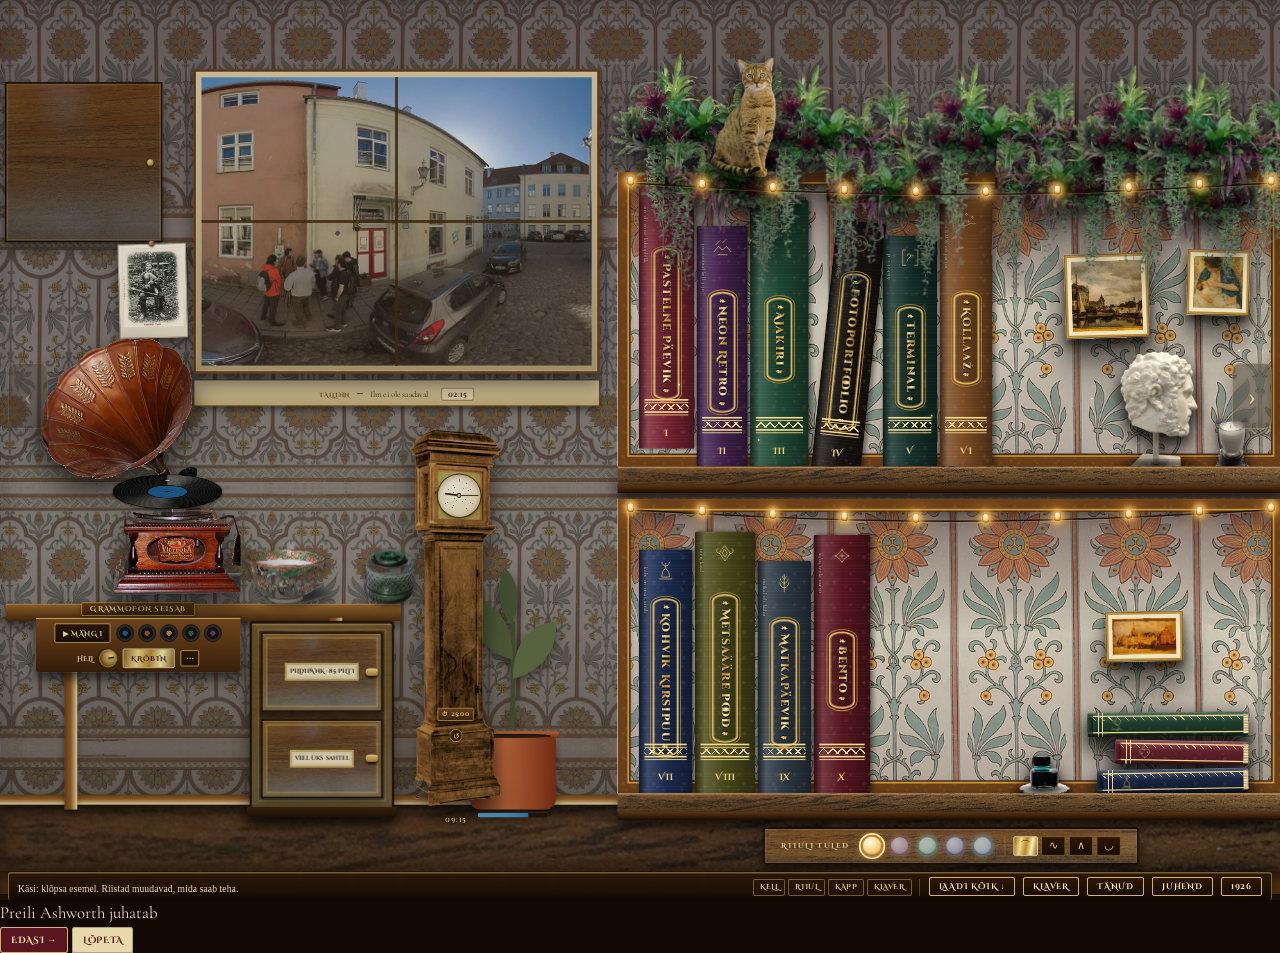
==== commit 5f3a4a22: "Kirjutusmasina pildile versiooniparameeter, et vana vahemällu jäänud väljalõige ei jääks kummitama" ====
--- a/index.html
+++ b/index.html
@@ -1189,7 +1189,7 @@
        <span class="aja-obj__silt">Telefon</span>
       </button>
       <button class="aja-obj" id="kirjutus" type="button" aria-haspopup="dialog" aria-expanded="false" aria-controls="kirjutus-paneel" title="Kirjutusmasin — kirjuta kiri">
-       <img src="pildid/tuba/underwood.png" alt="Underwood Standard nr 5 kirjutusmasin, otsevaade" width="455" height="520" loading="lazy" draggable="false">
+       <img src="pildid/tuba/underwood.png?v=2" alt="Underwood Standard nr 5 kirjutusmasin, otsevaade" width="455" height="520" loading="lazy" draggable="false">
        <span class="aja-obj__silt">Kirjutusmasin</span>
       </button>
       <button class="aja-obj" id="ajaleht" type="button" aria-haspopup="dialog" aria-expanded="false" aria-controls="ajaleht-paneel" title="Päevaleht — tänane number">
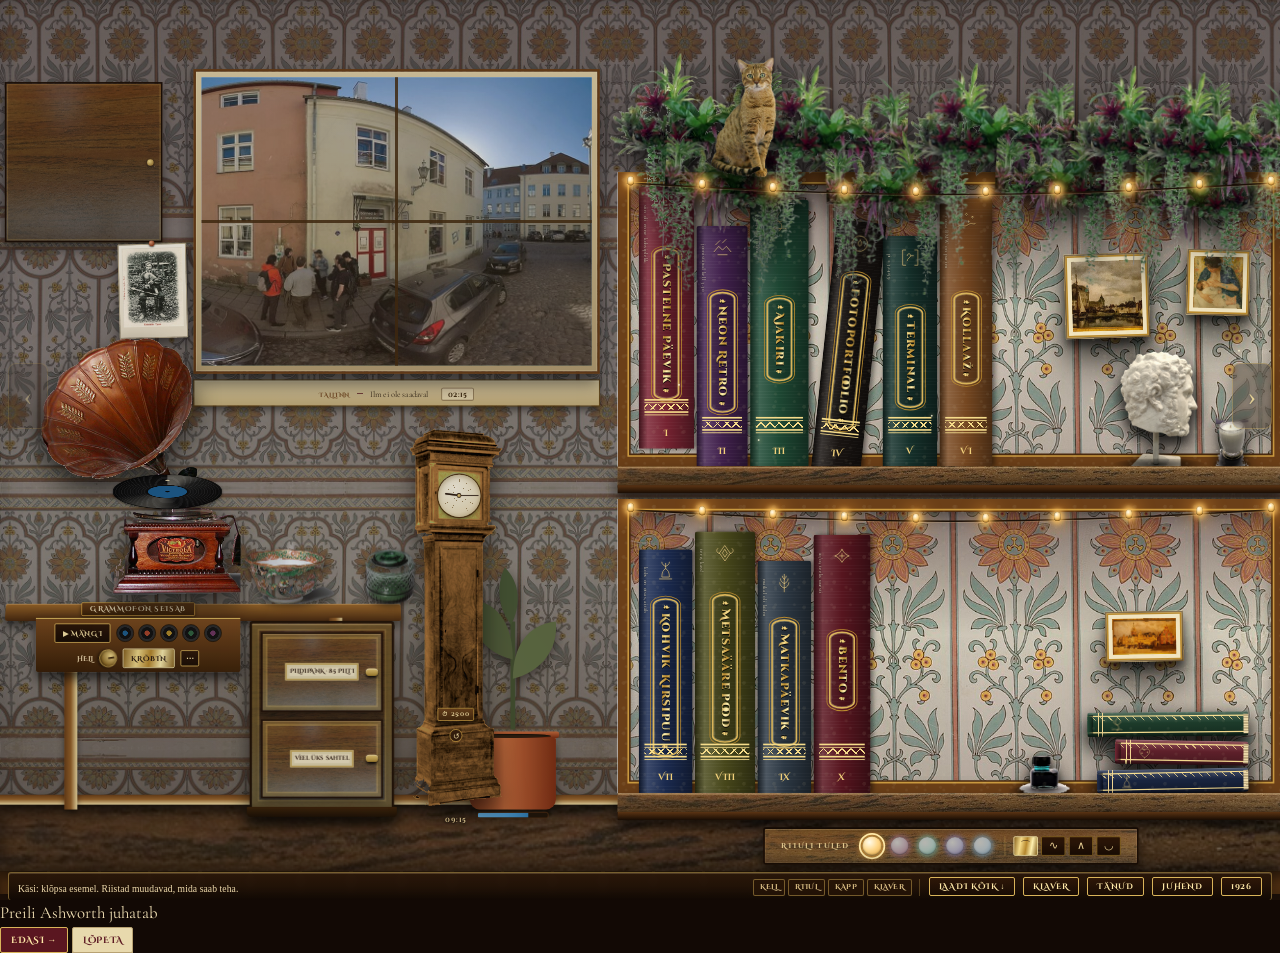
==== commit fa2e439c: "Kirjutusmasin ja päevaleht suuremaks ning siltidele oma taust, et need riiulilaual loetavaks jääksid" ====
--- a/index.html
+++ b/index.html
@@ -888,16 +888,17 @@
 .aja-riul .aja-obj{width:auto;filter:none}
 .aja-riul .aja-obj img{height:104px;width:auto;filter:drop-shadow(0 5px 6px rgba(0,0,0,.55))}
 .aja-riul #raadio img{height:84px}
-.aja-riul #kirjutus img{height:104px}
+.aja-riul #kirjutus img{height:132px}
 .aja-riul .aja-obj:hover,.aja-riul .aja-obj:focus-visible{filter:none}
-.aja-riul .aja-obj__silt{bottom:-14px;font-size:.36rem;padding:1px 4px;opacity:.92}
+.aja-riul .aja-obj__silt{bottom:-15px;font-size:.38rem;padding:1px 5px;opacity:1;z-index:12;background:rgba(28,18,10,.82);color:#ffe9a8;border:1px solid rgba(255,220,150,.35);border-radius:2px}
+.aja-riul .aja-obj{position:relative;z-index:2}
 .aja-riul .aja-obj:hover .aja-obj__silt,.aja-riul .aja-obj:focus-visible .aja-obj__silt{opacity:1;background:#5a1620;color:#ffe9a8}
 .aja-riul::after{content:"";position:absolute;left:-8px;right:-8px;bottom:0;height:11px;background:linear-gradient(#c08b3e,#8a5525 45%,#4a2a12);border-radius:2px;box-shadow:0 8px 14px rgba(0,0,0,.6),inset 0 1px 0 rgba(255,225,160,.5)}
-.aja-riul::before{content:"";position:absolute;left:-8px;right:-8px;bottom:158px;height:10px;background:linear-gradient(#c08b3e,#8a5525 45%,#4a2a12);border-radius:2px;box-shadow:0 7px 12px rgba(0,0,0,.55),inset 0 1px 0 rgba(255,225,160,.5)}
+.aja-riul::before{content:"";position:absolute;left:-8px;right:-8px;bottom:171px;height:10px;background:linear-gradient(#c08b3e,#8a5525 45%,#4a2a12);border-radius:2px;box-shadow:0 7px 12px rgba(0,0,0,.55),inset 0 1px 0 rgba(255,225,160,.5)}
 body.ilm-halb #aja-toon{box-shadow:inset 0 0 260px 70px rgba(12,18,34,.40)}
 body.ilm-p2ike #aja-toon{box-shadow:inset 0 0 220px 40px rgba(255,232,176,.16)}
 .aja-obj img{display:block;width:100%;height:auto}
-.aja-leht{display:block;position:relative;width:64px;height:100px;border-radius:14% / 8%;box-shadow:0 6px 10px rgba(0,0,0,.55);transform:rotate(-6deg)}
+.aja-leht{display:block;position:relative;width:74px;height:116px;border-radius:14% / 8%;box-shadow:0 6px 10px rgba(0,0,0,.55);transform:rotate(-6deg)}
 .aja-leht img{width:100%;height:100%;object-fit:cover;mix-blend-mode:normal;filter:sepia(.3) contrast(.92) brightness(1.02)}
 .aja-leht::after{content:"";position:absolute;inset:0;background:linear-gradient(90deg,rgba(20,10,4,.78),rgba(255,250,235,.34) 17%,rgba(30,15,6,.12) 44%,rgba(255,250,235,.26) 71%,rgba(20,10,4,.72))}
 .ajaleht__allikas{margin-top:8px;font:700 .46rem "Cinzel Decorative",serif;letter-spacing:.14em;text-transform:uppercase;color:#8a6420}
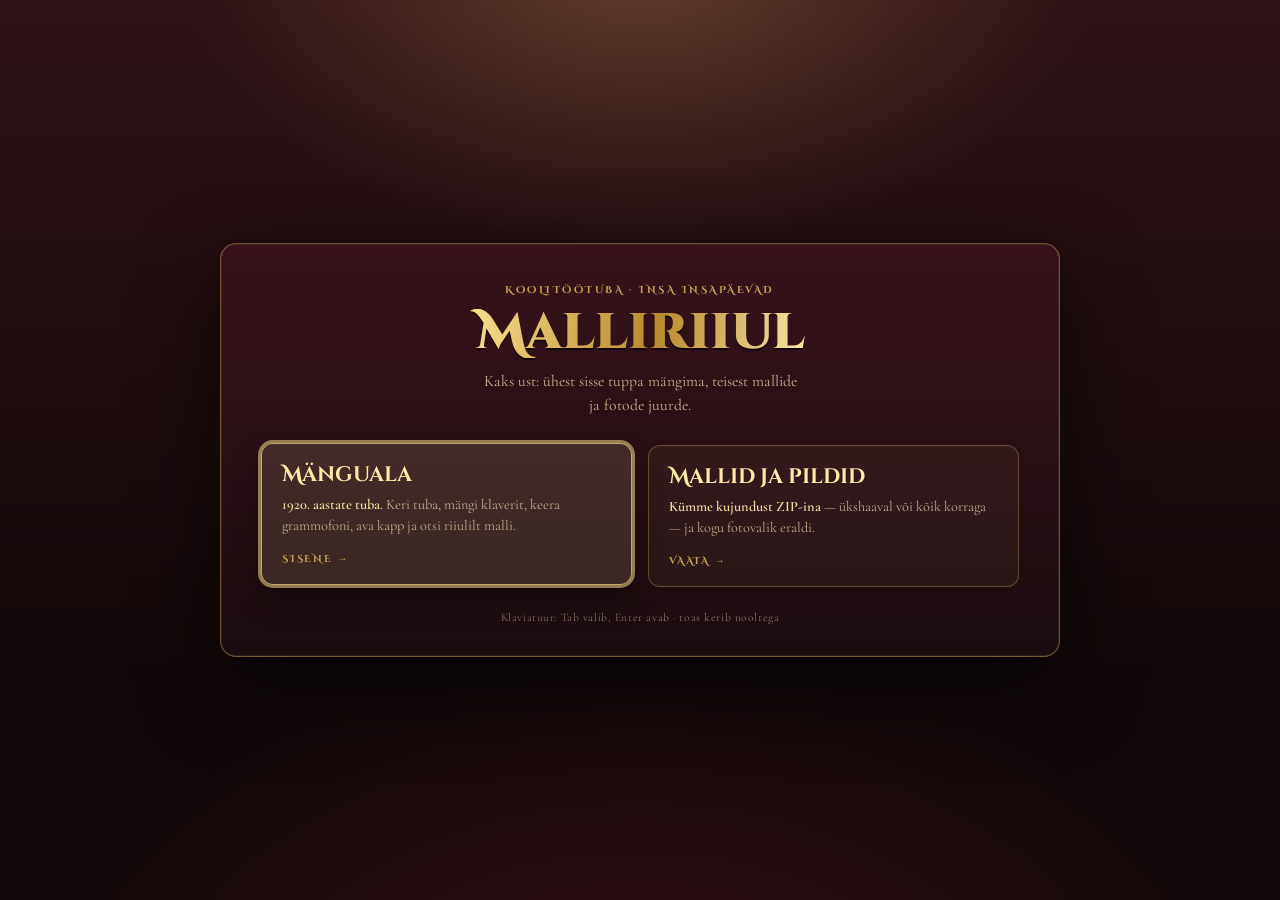
==== commit 49438f33: "Avavaade kahe valikuga ja eraldi mallileht - index.html avaneb nüüd valikuga: „Mänguala“ (tuba) või " ====
--- a/index.html
+++ b/index.html
@@ -946,7 +946,7 @@
 .kw__paber .kursor{display:inline-block;width:.55em;height:1em;background:#5a1620;vertical-align:-2px;animation:kwKursor .8s steps(1) infinite}
 @keyframes kwKursor{50%{opacity:0}}
 .kw__sisend{width:100%;box-sizing:border-box;font:500 .8rem/1.45 'Courier New',monospace;padding:7px;border:1px solid #b8a273;border-radius:2px;background:#fffdf4;color:#2b1a10;resize:vertical;min-height:56px}
-.kw__paber:has(.kursor:only-child)::after{content:"Paber on veel tühi — vajuta „Trüki kiri".";color:#a08e6a;font-style:italic;font-size:.72rem}
+.kw__paber:has(.kursor:only-child)::after{content:"Paber on veel tühi — vajuta „Trüki kiri“.";color:#a08e6a;font-style:italic;font-size:.72rem}
 .ajaleht__leht{background:#f4ecd6;border:1px solid #cbb98f;padding:12px 14px;box-shadow:inset 0 0 24px rgba(120,90,40,.16);font-family:'Cormorant Garamond',serif;color:#2b1a10}
 .ajaleht__pea{text-align:center;border-bottom:3px double #5a1620;padding-bottom:6px;margin-bottom:8px}
 .ajaleht__nimi{font:900 1.5rem/1 'Cinzel Decorative',serif;color:#5a1620;letter-spacing:.04em}
@@ -974,9 +974,51 @@
 body.ilmutatud #b-ph .foto-ilmub{animation:fotoIlmub 1s ease}
 @keyframes fotoIlmub{0%{filter:sepia(1) brightness(.4) contrast(1.4)}60%{filter:sepia(.3) brightness(1.15)}100%{filter:none}}
 
+/* ---------- avavaade: kaks valikut ---------- */
+html.algus-lahti,html.algus-lahti body{overflow:hidden}
+.algus{position:fixed;inset:0;z-index:9999;display:flex;align-items:center;justify-content:center;padding:24px;overflow:auto;
+ background:radial-gradient(680px 420px at 50% -40px,rgba(255,200,110,.24),transparent 68%),radial-gradient(900px 600px at 50% 120%,rgba(90,22,32,.5),transparent 70%),linear-gradient(#2c1116,#120809 74%)}
+.algus[hidden]{display:none}
+.algus__kaart{width:min(840px,100%);margin:auto;padding:40px 40px 30px;border:1px solid rgba(217,180,90,.42);border-radius:16px;text-align:center;
+ background:linear-gradient(rgba(58,20,28,.88),rgba(26,12,15,.94));box-shadow:0 30px 80px rgba(0,0,0,.62),inset 0 0 0 1px rgba(255,220,150,.08)}
+.algus__silt{margin:0 0 12px;font:700 .6rem 'Cinzel Decorative',serif;letter-spacing:.26em;text-transform:uppercase;color:#c9a355}
+.algus__pealkiri{margin:0 0 12px;font:900 clamp(2rem,5vw,3.1rem)/1 'Cinzel Decorative',serif;background:var(--gold);-webkit-background-clip:text;background-clip:text;color:transparent;filter:drop-shadow(0 2px 0 rgba(0,0,0,.6))}
+.algus__jutt{margin:0 auto 28px;max-width:46ch;font-size:.98rem;color:rgba(240,223,180,.8)}
+.algus__valikud{display:grid;grid-template-columns:1fr 1fr;gap:16px;text-align:left}
+.algus__valik{display:flex;flex-direction:column;gap:7px;padding:20px 20px 18px;border:1px solid rgba(217,180,90,.34);border-radius:12px;
+ background:rgba(255,232,180,.05);color:inherit;font:inherit;text-decoration:none;cursor:pointer;text-align:left;
+ transition:background .14s ease,transform .14s ease,border-color .14s ease,box-shadow .14s ease}
+.algus__valik:hover,.algus__valik:focus-visible{background:rgba(255,232,180,.12);border-color:rgba(246,220,138,.72);transform:translateY(-2px);box-shadow:0 14px 28px rgba(0,0,0,.35);outline:none}
+.algus__valik:focus-visible{box-shadow:0 0 0 3px rgba(246,220,138,.55),0 14px 28px rgba(0,0,0,.35)}
+.algus__nimi{font:700 1.3rem 'Cinzel Decorative',serif;color:#ffe9a8;line-height:1.15}
+.algus__kirj{font-size:.9rem;line-height:1.45;color:rgba(240,223,180,.74)}
+.algus__kirj b{color:rgba(255,233,168,.95);font-weight:600}
+.algus__nool{margin-top:auto;padding-top:8px;font:700 .62rem 'Cinzel Decorative',serif;letter-spacing:.18em;text-transform:uppercase;color:#c9a355}
+.algus__vihje{margin:22px 0 0;font-size:.72rem;letter-spacing:.05em;color:rgba(240,223,180,.5)}
+@media (max-width:660px){.algus{padding:12px}.algus__kaart{padding:26px 18px 22px}.algus__valikud{grid-template-columns:1fr}}
 </style>
 </head>
 <body>
+<div class="algus" id="algus" role="dialog" aria-modal="true" aria-labelledby="algus-pealkiri">
+ <div class="algus__kaart">
+  <p class="algus__silt">Koolitöötuba · INSA insapäevad</p>
+  <h1 class="algus__pealkiri" id="algus-pealkiri">Malliriiul</h1>
+  <p class="algus__jutt">Kaks ust: ühest sisse tuppa mängima, teisest mallide ja fotode juurde.</p>
+  <div class="algus__valikud">
+   <button class="algus__valik" id="algus-mang" type="button">
+    <span class="algus__nimi">Mänguala</span>
+    <span class="algus__kirj"><b>1920. aastate tuba.</b> Keri tuba, mängi klaverit, keera grammofoni, ava kapp ja otsi riiulilt malli.</span>
+    <span class="algus__nool">Sisene →</span>
+   </button>
+   <a class="algus__valik" href="mallid.html">
+    <span class="algus__nimi">Mallid ja pildid</span>
+    <span class="algus__kirj"><b>Kümme kujundust ZIP-ina</b> — ükshaaval või kõik korraga — ja kogu fotovalik eraldi.</span>
+    <span class="algus__nool">Vaata →</span>
+   </a>
+  </div>
+  <p class="algus__vihje">Klaviatuur: Tab valib, Enter avab · toas kerib nooltega</p>
+ </div>
+</div>
 <div class="wrap">
 
  <section class="tub" id="tuba" aria-label="Tuba">
@@ -1401,6 +1443,7 @@
         <button class="tub-hud__hype" type="button" data-hype=".tiib--r .tub-klaver" title="Keri klaveri juurde">Klaver</button>
       </span>
       <a class="tub-hud__lisa" href="zip/koik-mallid.zip" download>Laadi kõik ↓</a>
+      <button class="tub-hud__nupp" id="algus-nupp" type="button" title="Tagasi algusesse">Avaleht</button>
       <button class="tub-hud__nupp" id="klaver-nupp" type="button" aria-expanded="false" aria-controls="klaver-paneel">Klaver</button>
       <button class="tub-hud__nupp" id="tanud-nupp" type="button" aria-expanded="false" aria-controls="tanud-paneel">Tänud</button>
       <button class="tub-hud__nupp" id="juhend-nupp" type="button" aria-expanded="false" aria-controls="juhend-paneel">Juhend</button>
@@ -5219,5 +5262,39 @@
 
 </script>
 
+<script>
+/* Avavaade: Mänguala või mallileht. Klaviatuuriga Tab + Enter, Escape sulgeb. */
+(function(){
+ var kaart=document.getElementById('algus'), mang=document.getElementById('algus-mang'), kodu=document.getElementById('algus-nupp');
+ if(!kaart||!mang)return;
+ var mallidLink=kaart.querySelector('.algus__valikud a');
+ function ava(){
+  kaart.hidden=false;
+  document.documentElement.classList.add('algus-lahti');
+  try{mang.focus({preventScroll:true})}catch(e){mang.focus()}
+ }
+ function sulge(){
+  kaart.hidden=true;
+  document.documentElement.classList.remove('algus-lahti');
+  if(document.activeElement&&document.activeElement.blur)document.activeElement.blur();
+ }
+ mang.addEventListener('click',sulge);
+ if(kodu)kodu.addEventListener('click',ava);
+ document.addEventListener('keydown',function(e){
+  if(kaart.hidden)return;
+  var sees=kaart.contains(document.activeElement);
+  if(e.key==='Escape'){e.preventDefault();sulge();return;}
+  if(!sees)return;
+  if(e.key==='ArrowRight'||e.key==='ArrowDown'){
+   if(document.activeElement===mang&&mallidLink){e.preventDefault();mallidLink.focus();}
+  }else if(e.key==='ArrowLeft'||e.key==='ArrowUp'){
+   if(document.activeElement!==mang){e.preventDefault();mang.focus();}
+  }
+ });
+ if(/[?&]tuba/.test(location.search)){kaart.hidden=true;return;}
+ ava();
+})();
+</script>
+
 </body>
 </html>
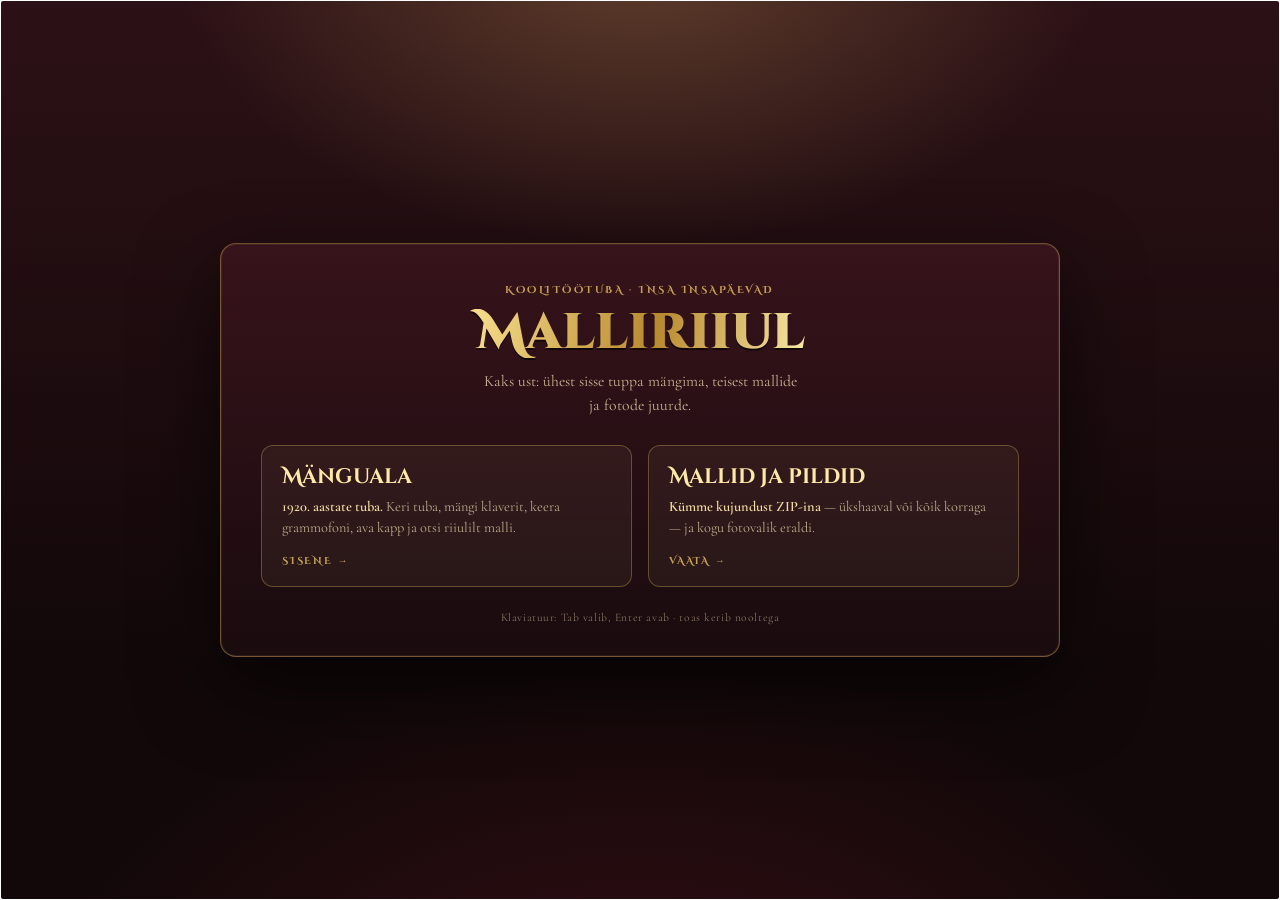
==== commit b40f0904: "Avavaade ei hüppa enam ise mängualasse - ?tuba=1 on ühekordne: aadressiribalt eemaldatakse see kohe," ====
--- a/index.html
+++ b/index.html
@@ -999,7 +999,7 @@
 </style>
 </head>
 <body>
-<div class="algus" id="algus" role="dialog" aria-modal="true" aria-labelledby="algus-pealkiri">
+<div class="algus" id="algus" role="dialog" aria-modal="true" aria-labelledby="algus-pealkiri" tabindex="-1">
  <div class="algus__kaart">
   <p class="algus__silt">Koolitöötuba · INSA insapäevad</p>
   <h1 class="algus__pealkiri" id="algus-pealkiri">Malliriiul</h1>
@@ -5268,10 +5268,19 @@
  var kaart=document.getElementById('algus'), mang=document.getElementById('algus-mang'), kodu=document.getElementById('algus-nupp');
  if(!kaart||!mang)return;
  var mallidLink=kaart.querySelector('.algus__valikud a');
+ /* ?tuba=1 on ühekordne: eemaldame aadressiribalt, et järgmine laadimine
+    näitaks jälle valikut, mitte ei viskaks kohe tuppa. */
+ function puhastaAadress(){
+  try{
+   var osad=location.search.replace(/^\?/,'').split('&').filter(function(x){return x&&x.indexOf('tuba')!==0});
+   var uus=location.pathname+(osad.length?'?'+osad.join('&'):'')+(location.hash||'');
+   history.replaceState(null,'',uus);
+  }catch(e){}
+ }
  function ava(){
   kaart.hidden=false;
   document.documentElement.classList.add('algus-lahti');
-  try{mang.focus({preventScroll:true})}catch(e){mang.focus()}
+  try{kaart.focus({preventScroll:true})}catch(e){kaart.focus()}
  }
  function sulge(){
   kaart.hidden=true;
@@ -5286,12 +5295,21 @@
   if(e.key==='Escape'){e.preventDefault();sulge();return;}
   if(!sees)return;
   if(e.key==='ArrowRight'||e.key==='ArrowDown'){
-   if(document.activeElement===mang&&mallidLink){e.preventDefault();mallidLink.focus();}
+   if(document.activeElement===mallidLink)return;
+   e.preventDefault();
+   if(document.activeElement===mang&&mallidLink)mallidLink.focus();
+   else mang.focus();
   }else if(e.key==='ArrowLeft'||e.key==='ArrowUp'){
-   if(document.activeElement!==mang){e.preventDefault();mang.focus();}
+   if(document.activeElement===mang)return;
+   e.preventDefault();mang.focus();
   }
  });
- if(/[?&]tuba/.test(location.search)){kaart.hidden=true;return;}
+ if(/[?&]tuba/.test(location.search)){
+  kaart.hidden=true;
+  document.documentElement.classList.remove('algus-lahti');
+  puhastaAadress();
+  return;
+ }
  ava();
 })();
 </script>
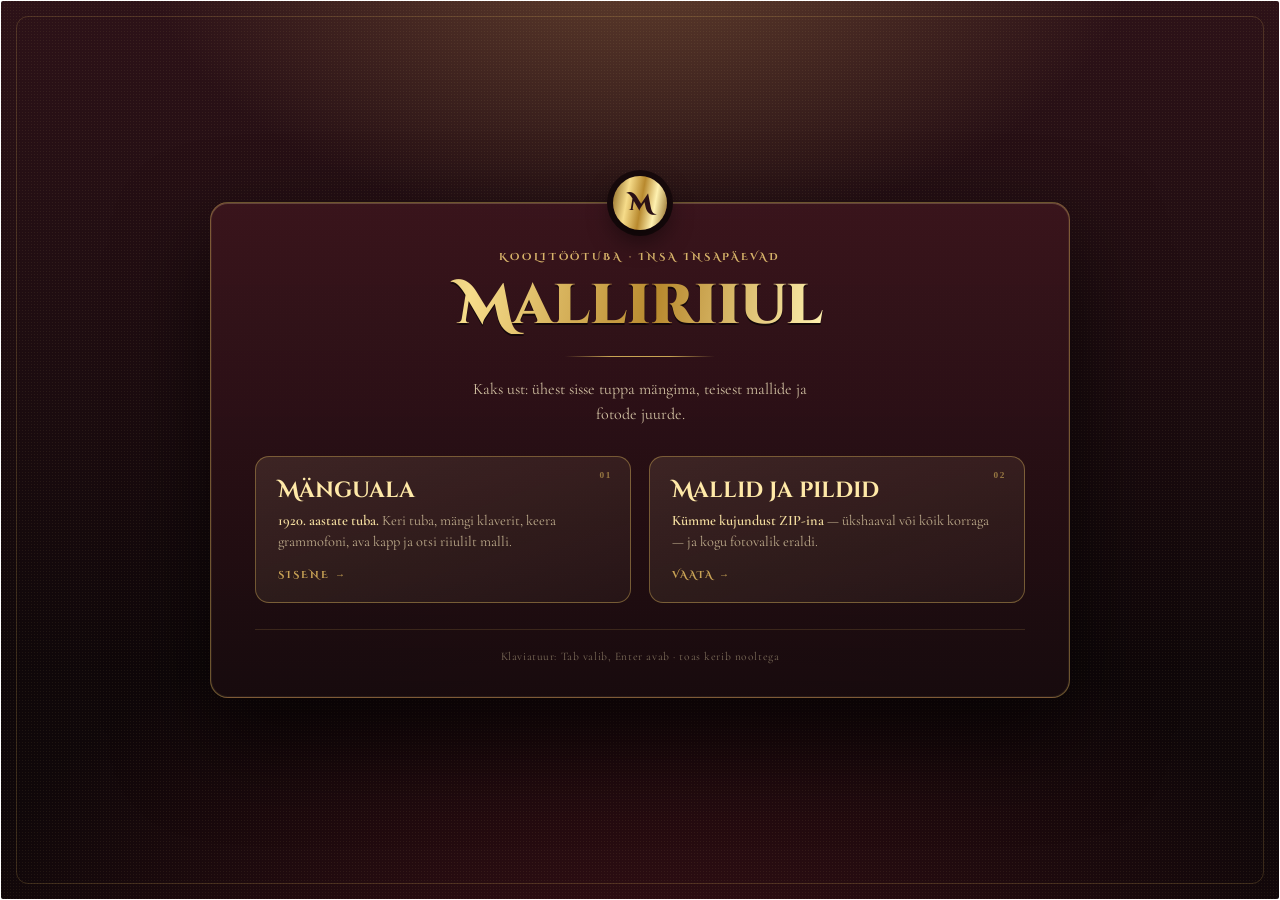
==== commit 1570c7c9: "Mallileht ja pildipank ühtses kujunduses, avavaade viimistletud" ====
--- a/index.html
+++ b/index.html
@@ -996,6 +996,40 @@
 .algus__nool{margin-top:auto;padding-top:8px;font:700 .62rem 'Cinzel Decorative',serif;letter-spacing:.18em;text-transform:uppercase;color:#c9a355}
 .algus__vihje{margin:22px 0 0;font-size:.72rem;letter-spacing:.05em;color:rgba(240,223,180,.5)}
 @media (max-width:660px){.algus{padding:12px}.algus__kaart{padding:26px 18px 22px}.algus__valikud{grid-template-columns:1fr}}
+
+/* ---------- avavaade: peenem viimistlus ---------- */
+.algus{isolation:isolate;padding:34px 22px;
+ background:radial-gradient(760px 460px at 50% -70px,rgba(255,200,110,.26),transparent 66%),radial-gradient(1000px 660px at 50% 116%,rgba(90,22,32,.55),transparent 72%),linear-gradient(#2d1218,#0f0709 74%)}
+.algus::before{content:"";position:fixed;inset:0;z-index:-1;pointer-events:none;opacity:.45;
+ background-image:radial-gradient(rgba(246,220,138,.15) 1px,transparent 1px);background-size:3px 3px}
+.algus::after{content:"";position:fixed;inset:16px;pointer-events:none;border:1px solid rgba(217,180,90,.2);border-radius:12px}
+.algus__kaart{position:relative;width:min(860px,100%);padding:48px 44px 32px;border:1px solid rgba(217,180,90,.44);border-radius:18px;
+ background:linear-gradient(rgba(60,21,29,.9),rgba(24,11,14,.96));
+ box-shadow:0 40px 92px rgba(0,0,0,.66),inset 0 0 0 1px rgba(255,220,150,.07),inset 0 1px 0 rgba(255,232,180,.16);
+ animation:algusTuleb .5s cubic-bezier(.2,.8,.3,1) both}
+@keyframes algusTuleb{from{opacity:0;transform:translateY(16px) scale(.985)}}
+.algus__kaart::before{content:"M";position:absolute;top:-27px;left:50%;translate:-50% 0;display:grid;place-items:center;width:54px;height:54px;border-radius:50%;
+ font:900 1.42rem 'Cinzel Decorative',serif;color:#2a1015;background:var(--gold);
+ box-shadow:0 10px 24px rgba(0,0,0,.55),0 0 0 6px #180a0c}
+.algus__silt{margin-bottom:14px;letter-spacing:.3em;color:#d8b46a}
+.algus__pealkiri{font-size:clamp(2.2rem,5.4vw,3.5rem);margin-bottom:0}
+.algus__jutt{max-width:44ch;margin:18px auto 30px;font-size:1rem;line-height:1.55;color:rgba(244,229,192,.82)}
+.algus__jutt::before{ content:"";display:block;width:150px;height:9px;margin:0 auto 16px;
+ background:linear-gradient(90deg,transparent,rgba(217,180,90,.9) 30%,rgba(217,180,90,.9) 70%,transparent) center/100% 1px no-repeat}
+.algus__valikud{counter-reset:valik;gap:18px}
+.algus__valik{position:relative;overflow:hidden;padding:22px 22px 20px;border:1px solid rgba(217,180,90,.42);border-radius:14px;
+ background:linear-gradient(160deg,rgba(255,232,180,.1),rgba(255,232,180,.04))}
+.algus__valik::before{counter-increment:valik;content:counter(valik,decimal-leading-zero);position:absolute;top:13px;right:18px;
+ font:700 .58rem 'Cinzel',serif;letter-spacing:.18em;color:rgba(217,180,90,.6)}
+.algus__valik::after{content:"";position:absolute;left:0;top:0;bottom:0;width:3px;opacity:0;transition:opacity .16s ease;
+ background:linear-gradient(rgba(246,220,138,0),rgba(246,220,138,.55),rgba(246,220,138,0))}
+.algus__valik:hover::after,.algus__valik:focus-visible::after{opacity:1}
+.algus__valik:hover,.algus__valik:focus-visible{border-color:rgba(246,220,138,.7);transform:translateY(-2px);box-shadow:0 16px 32px rgba(0,0,0,.4)}
+.algus__nimi{font-size:1.35rem}
+.algus__nool{display:flex;align-items:center;gap:9px;letter-spacing:.2em;transition:color .16s ease,letter-spacing .2s ease}
+.algus__valik:hover .algus__nool,.algus__valik:focus-visible .algus__nool{color:#ffe9a8;letter-spacing:.26em}
+.algus__vihje{margin-top:26px;padding-top:18px;border-top:1px solid rgba(217,180,90,.16);font-size:.72rem;color:rgba(240,223,180,.45)}
+@media (max-width:660px){.algus{padding:40px 14px 18px}.algus__kaart{padding:40px 18px 24px}.algus__kaart::before{width:46px;height:46px;top:-23px}.algus__valikud{grid-template-columns:1fr}}
 </style>
 </head>
 <body>
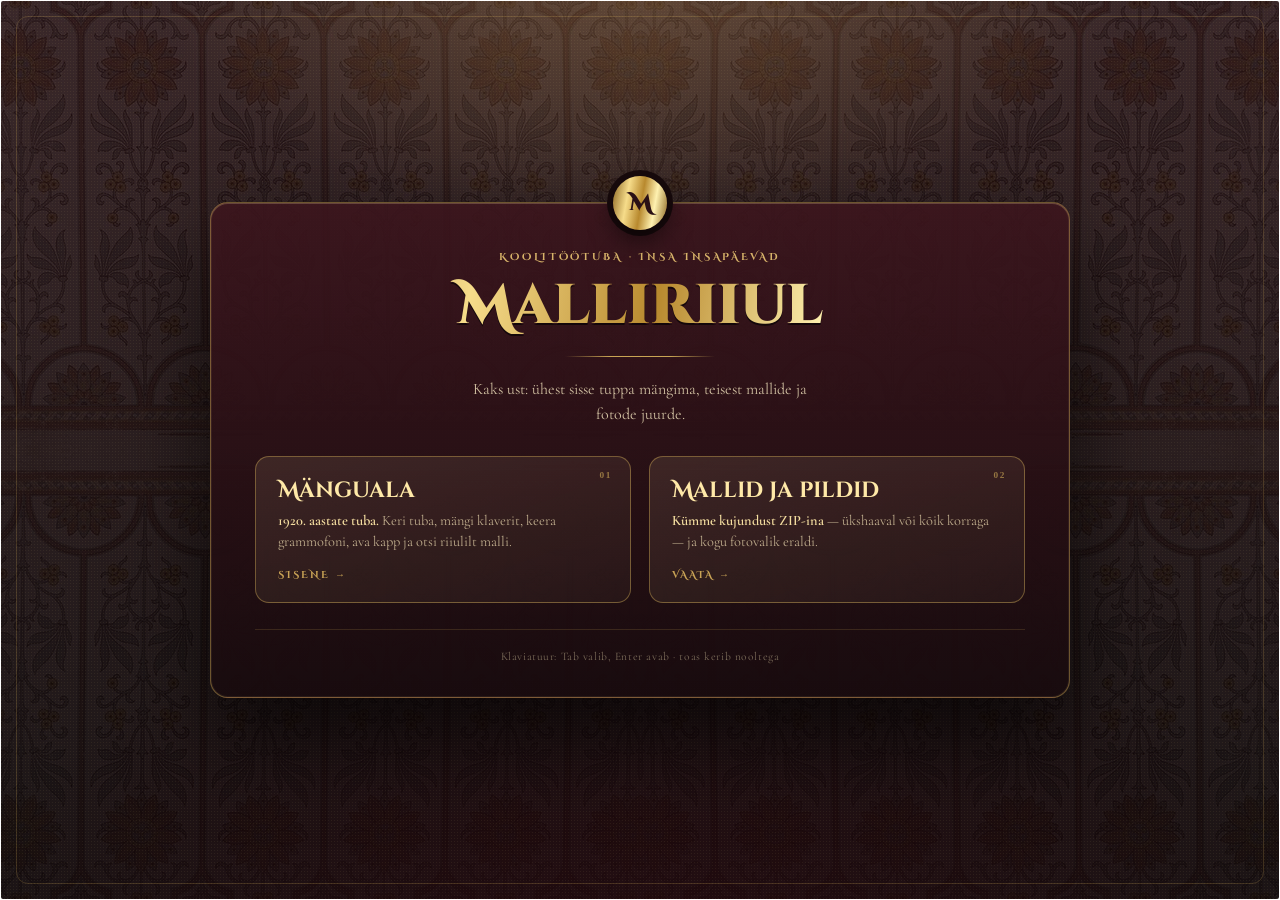
==== commit d09d3706: "Mallileht ja pildipank said Wikimedia Commonsi ajastu-pildid ning toa tapeedi taustaks" ====
--- a/index.html
+++ b/index.html
@@ -999,7 +999,7 @@
 
 /* ---------- avavaade: peenem viimistlus ---------- */
 .algus{isolation:isolate;padding:34px 22px;
- background:radial-gradient(760px 460px at 50% -70px,rgba(255,200,110,.26),transparent 66%),radial-gradient(1000px 660px at 50% 116%,rgba(90,22,32,.55),transparent 72%),linear-gradient(#2d1218,#0f0709 74%)}
+ background:radial-gradient(760px 460px at 50% -70px,rgba(255,200,110,.24),transparent 66%),radial-gradient(1000px 680px at 50% 118%,rgba(38,8,14,.9),transparent 74%),linear-gradient(rgba(32,11,16,.84),rgba(12,6,8,.92)),url("pildid/taust/tapeet-tile.jpg") center/cover no-repeat,#140a0c}
 .algus::before{content:"";position:fixed;inset:0;z-index:-1;pointer-events:none;opacity:.45;
  background-image:radial-gradient(rgba(246,220,138,.15) 1px,transparent 1px);background-size:3px 3px}
 .algus::after{content:"";position:fixed;inset:16px;pointer-events:none;border:1px solid rgba(217,180,90,.2);border-radius:12px}
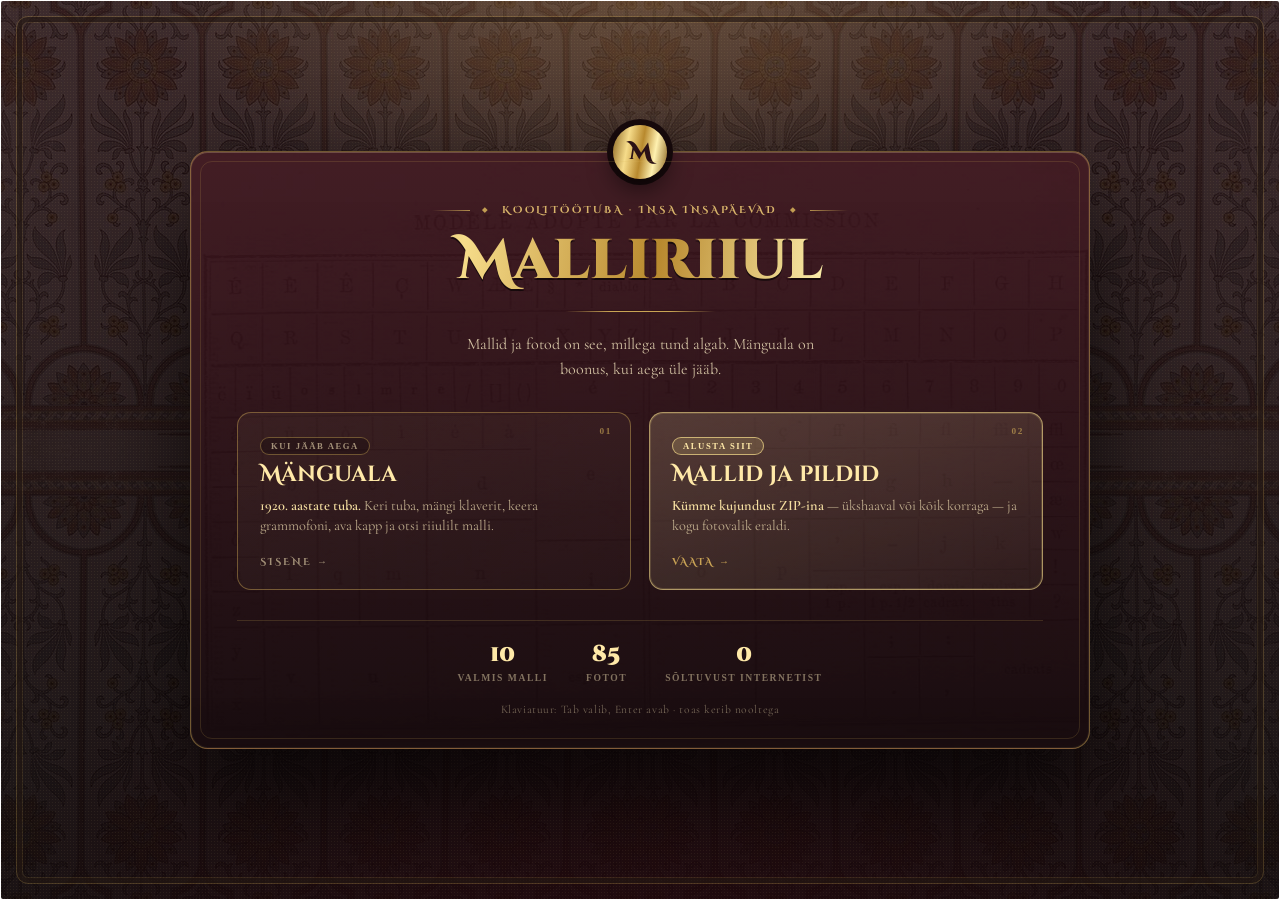
==== commit 6a4ec390: "Avavaade sai ajastu-raami ja mallileht rohkem tapeeti Avavaade: kullast topeltraam, teemantidega sil" ====
--- a/index.html
+++ b/index.html
@@ -997,28 +997,44 @@
 .algus__vihje{margin:22px 0 0;font-size:.72rem;letter-spacing:.05em;color:rgba(240,223,180,.5)}
 @media (max-width:660px){.algus{padding:12px}.algus__kaart{padding:26px 18px 22px}.algus__valikud{grid-template-columns:1fr}}
 
-/* ---------- avavaade: peenem viimistlus ---------- */
-.algus{isolation:isolate;padding:34px 22px;
- background:radial-gradient(760px 460px at 50% -70px,rgba(255,200,110,.24),transparent 66%),radial-gradient(1000px 680px at 50% 118%,rgba(38,8,14,.9),transparent 74%),linear-gradient(rgba(32,11,16,.84),rgba(12,6,8,.92)),url("pildid/taust/tapeet-tile.jpg") center/cover no-repeat,#140a0c}
-.algus::before{content:"";position:fixed;inset:0;z-index:-1;pointer-events:none;opacity:.45;
- background-image:radial-gradient(rgba(246,220,138,.15) 1px,transparent 1px);background-size:3px 3px}
-.algus::after{content:"";position:fixed;inset:16px;pointer-events:none;border:1px solid rgba(217,180,90,.2);border-radius:12px}
-.algus__kaart{position:relative;width:min(860px,100%);padding:48px 44px 32px;border:1px solid rgba(217,180,90,.44);border-radius:18px;
- background:linear-gradient(rgba(60,21,29,.9),rgba(24,11,14,.96));
- box-shadow:0 40px 92px rgba(0,0,0,.66),inset 0 0 0 1px rgba(255,220,150,.07),inset 0 1px 0 rgba(255,232,180,.16);
+/* ---------- avavaade: ajastu-raam, kullast ornament ---------- */
+.algus{isolation:isolate;padding:38px 22px;
+ background:radial-gradient(760px 460px at 50% -70px,rgba(255,200,110,.26),transparent 66%),radial-gradient(1000px 700px at 50% 118%,rgba(38,8,14,.92),transparent 74%),linear-gradient(rgba(32,11,16,.82),rgba(12,6,8,.93)),url("pildid/taust/tapeet-tile.jpg") center/cover no-repeat,#140a0c}
+.algus::before{content:"";position:fixed;inset:0;z-index:-1;pointer-events:none;opacity:.42;
+ background-image:radial-gradient(rgba(246,220,138,.16) 1px,transparent 1px);background-size:3px 3px}
+/* Välimine kullaraam: topeltjoon nagu vanal kutsel */
+.algus::after{content:"";position:fixed;inset:16px;pointer-events:none;border:1px solid rgba(217,180,90,.24);border-radius:12px;
+ box-shadow:inset 0 0 0 5px rgba(18,9,11,.55),inset 0 0 0 6px rgba(217,180,90,.13)}
+.algus__kaart{position:relative;width:min(900px,100%);padding:52px 46px 30px;border:1px solid rgba(217,180,90,.46);border-radius:18px;
+ background:linear-gradient(rgba(60,21,29,.965),rgba(22,10,13,.99)),url("pildid/kaunistus/kirjatahed-1857.jpg") center/cover no-repeat;
+ box-shadow:0 44px 100px rgba(0,0,0,.7),inset 0 0 0 1px rgba(255,220,150,.07),inset 0 1px 0 rgba(255,232,180,.18);
  animation:algusTuleb .5s cubic-bezier(.2,.8,.3,1) both}
 @keyframes algusTuleb{from{opacity:0;transform:translateY(16px) scale(.985)}}
 .algus__kaart::before{content:"M";position:absolute;top:-27px;left:50%;translate:-50% 0;display:grid;place-items:center;width:54px;height:54px;border-radius:50%;
  font:900 1.42rem 'Cinzel Decorative',serif;color:#2a1015;background:var(--gold);
  box-shadow:0 10px 24px rgba(0,0,0,.55),0 0 0 6px #180a0c}
-.algus__silt{margin-bottom:14px;letter-spacing:.3em;color:#d8b46a}
+.algus__kaart::after{content:"";position:absolute;inset:9px;pointer-events:none;border:1px solid rgba(217,180,90,.16);border-radius:12px}
+.algus__silt{display:flex;align-items:center;justify-content:center;gap:12px;margin-bottom:16px;letter-spacing:.28em;color:#d8b46a}
+.algus__silt::before,.algus__silt::after{content:"";width:38px;height:1px;background:linear-gradient(90deg,transparent,rgba(217,180,90,.75))}
+.algus__silt::after{background:linear-gradient(270deg,transparent,rgba(217,180,90,.75))}
+.algus__teemant{font-size:.42rem;line-height:1;color:rgba(217,180,90,.85)}
 .algus__pealkiri{font-size:clamp(2.2rem,5.4vw,3.5rem);margin-bottom:0}
-.algus__jutt{max-width:44ch;margin:18px auto 30px;font-size:1rem;line-height:1.55;color:rgba(244,229,192,.82)}
+.algus__jutt{max-width:46ch;margin:18px auto 30px;font-size:1rem;line-height:1.55;color:rgba(244,229,192,.82)}
 .algus__jutt::before{ content:"";display:block;width:150px;height:9px;margin:0 auto 16px;
  background:linear-gradient(90deg,transparent,rgba(217,180,90,.9) 30%,rgba(217,180,90,.9) 70%,transparent) center/100% 1px no-repeat}
-.algus__valikud{counter-reset:valik;gap:18px}
-.algus__valik{position:relative;overflow:hidden;padding:22px 22px 20px;border:1px solid rgba(217,180,90,.42);border-radius:14px;
+.algus__valikud{counter-reset:valik;gap:18px;align-items:stretch}
+.algus__valik{position:relative;overflow:hidden;display:flex;flex-direction:column;gap:8px;padding:24px 22px 20px;border:1px solid rgba(217,180,90,.42);border-radius:14px;
  background:linear-gradient(160deg,rgba(255,232,180,.1),rgba(255,232,180,.04))}
+.algus__valik--lisa{background:linear-gradient(160deg,rgba(255,232,180,.05),rgba(255,232,180,.015))}
+.algus__valik--peamine{border-color:rgba(246,220,138,.6);
+ background:linear-gradient(160deg,rgba(255,232,180,.18),rgba(255,232,180,.05));box-shadow:inset 0 0 0 1px rgba(246,220,138,.16)}
+.algus__märk{align-self:flex-start;padding:3px 10px;border:1px solid rgba(217,180,90,.4);border-radius:999px;
+ font:700 .54rem 'Cinzel',serif;letter-spacing:.18em;text-transform:uppercase;color:rgba(240,223,180,.62);background:rgba(20,10,12,.35)}
+.algus__valik--peamine .algus__märk{border-color:rgba(246,220,138,.7);background:rgba(246,220,138,.16);color:#ffe9a8}
+.algus__faktid{display:flex;flex-wrap:wrap;justify-content:center;gap:10px 38px;list-style:none;margin:30px 0 0;padding:22px 6px 0;
+ border-top:1px solid rgba(217,180,90,.18)}
+.algus__faktid li{font:600 .6rem 'Cinzel',serif;letter-spacing:.16em;text-transform:uppercase;color:rgba(240,223,180,.48)}
+.algus__faktid b{display:block;margin-bottom:5px;font:900 1.45rem/1 'Cinzel Decorative',serif;letter-spacing:0;color:#ffe9a8}
 .algus__valik::before{counter-increment:valik;content:counter(valik,decimal-leading-zero);position:absolute;top:13px;right:18px;
  font:700 .58rem 'Cinzel',serif;letter-spacing:.18em;color:rgba(217,180,90,.6)}
 .algus__valik::after{content:"";position:absolute;left:0;top:0;bottom:0;width:3px;opacity:0;transition:opacity .16s ease;
@@ -1026,30 +1042,41 @@
 .algus__valik:hover::after,.algus__valik:focus-visible::after{opacity:1}
 .algus__valik:hover,.algus__valik:focus-visible{border-color:rgba(246,220,138,.7);transform:translateY(-2px);box-shadow:0 16px 32px rgba(0,0,0,.4)}
 .algus__nimi{font-size:1.35rem}
-.algus__nool{display:flex;align-items:center;gap:9px;letter-spacing:.2em;transition:color .16s ease,letter-spacing .2s ease}
+.algus__nool{display:flex;align-items:center;gap:9px;margin-top:auto;padding-top:10px;letter-spacing:.2em;transition:color .16s ease,letter-spacing .2s ease}
 .algus__valik:hover .algus__nool,.algus__valik:focus-visible .algus__nool{color:#ffe9a8;letter-spacing:.26em}
-.algus__vihje{margin-top:26px;padding-top:18px;border-top:1px solid rgba(217,180,90,.16);font-size:.72rem;color:rgba(240,223,180,.45)}
-@media (max-width:660px){.algus{padding:40px 14px 18px}.algus__kaart{padding:40px 18px 24px}.algus__kaart::before{width:46px;height:46px;top:-23px}.algus__valikud{grid-template-columns:1fr}}
+.algus__valik--lisa .algus__nool{color:rgba(240,223,180,.6)}
+.algus__vihje{margin:18px 0 0;font-size:.72rem;color:rgba(240,223,180,.42)}
+@media (max-width:660px){.algus{align-items:flex-start;padding:32px 14px 16px}.algus__kaart{padding:38px 18px 20px}.algus__kaart::before{width:46px;height:46px;top:-23px}.algus__valikud{grid-template-columns:1fr}
+ .algus__silt{gap:8px;font-size:.5rem;letter-spacing:.2em}.algus__silt::before,.algus__silt::after{width:16px}
+ .algus__faktid{gap:8px 22px;margin-top:22px;padding-top:16px}.algus__faktid b{font-size:1.25rem}
+ .algus__vihje{margin-top:14px}}
 </style>
 </head>
 <body>
 <div class="algus" id="algus" role="dialog" aria-modal="true" aria-labelledby="algus-pealkiri" tabindex="-1">
  <div class="algus__kaart">
-  <p class="algus__silt">Koolitöötuba · INSA insapäevad</p>
+  <p class="algus__silt"><span class="algus__teemant" aria-hidden="true">◆</span>Koolitöötuba · INSA insapäevad<span class="algus__teemant" aria-hidden="true">◆</span></p>
   <h1 class="algus__pealkiri" id="algus-pealkiri">Malliriiul</h1>
-  <p class="algus__jutt">Kaks ust: ühest sisse tuppa mängima, teisest mallide ja fotode juurde.</p>
+  <p class="algus__jutt">Mallid ja fotod on see, millega tund algab. Mänguala on boonus, kui aega üle jääb.</p>
   <div class="algus__valikud">
-   <button class="algus__valik" id="algus-mang" type="button">
+   <button class="algus__valik algus__valik--lisa" id="algus-mang" type="button">
+    <span class="algus__märk">Kui jääb aega</span>
     <span class="algus__nimi">Mänguala</span>
     <span class="algus__kirj"><b>1920. aastate tuba.</b> Keri tuba, mängi klaverit, keera grammofoni, ava kapp ja otsi riiulilt malli.</span>
     <span class="algus__nool">Sisene →</span>
    </button>
-   <a class="algus__valik" href="mallid.html">
+   <a class="algus__valik algus__valik--peamine" href="mallid.html">
+    <span class="algus__märk">Alusta siit</span>
     <span class="algus__nimi">Mallid ja pildid</span>
     <span class="algus__kirj"><b>Kümme kujundust ZIP-ina</b> — ükshaaval või kõik korraga — ja kogu fotovalik eraldi.</span>
     <span class="algus__nool">Vaata →</span>
    </a>
   </div>
+  <ul class="algus__faktid">
+   <li><b>10</b> valmis malli</li>
+   <li><b>85</b> fotot</li>
+   <li><b>0</b> sõltuvust internetist</li>
+  </ul>
   <p class="algus__vihje">Klaviatuur: Tab valib, Enter avab · toas kerib nooltega</p>
  </div>
 </div>
